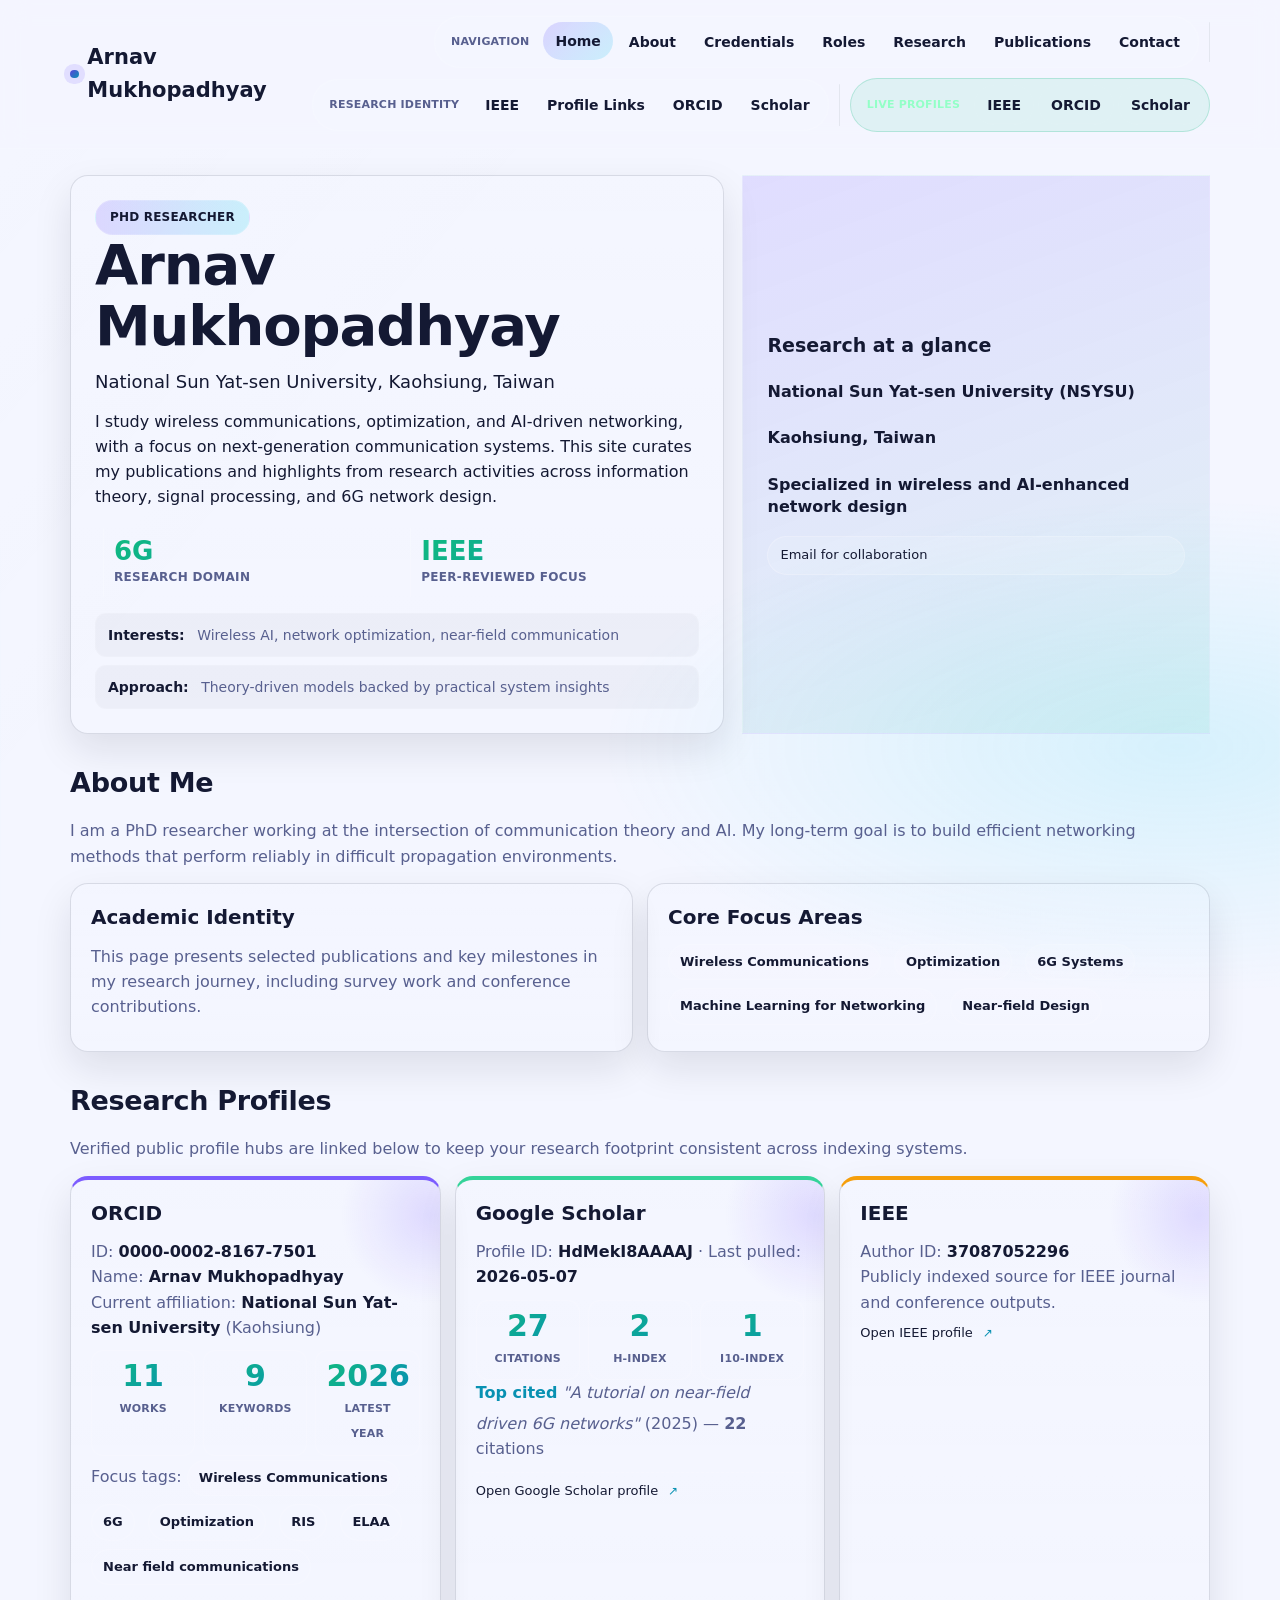
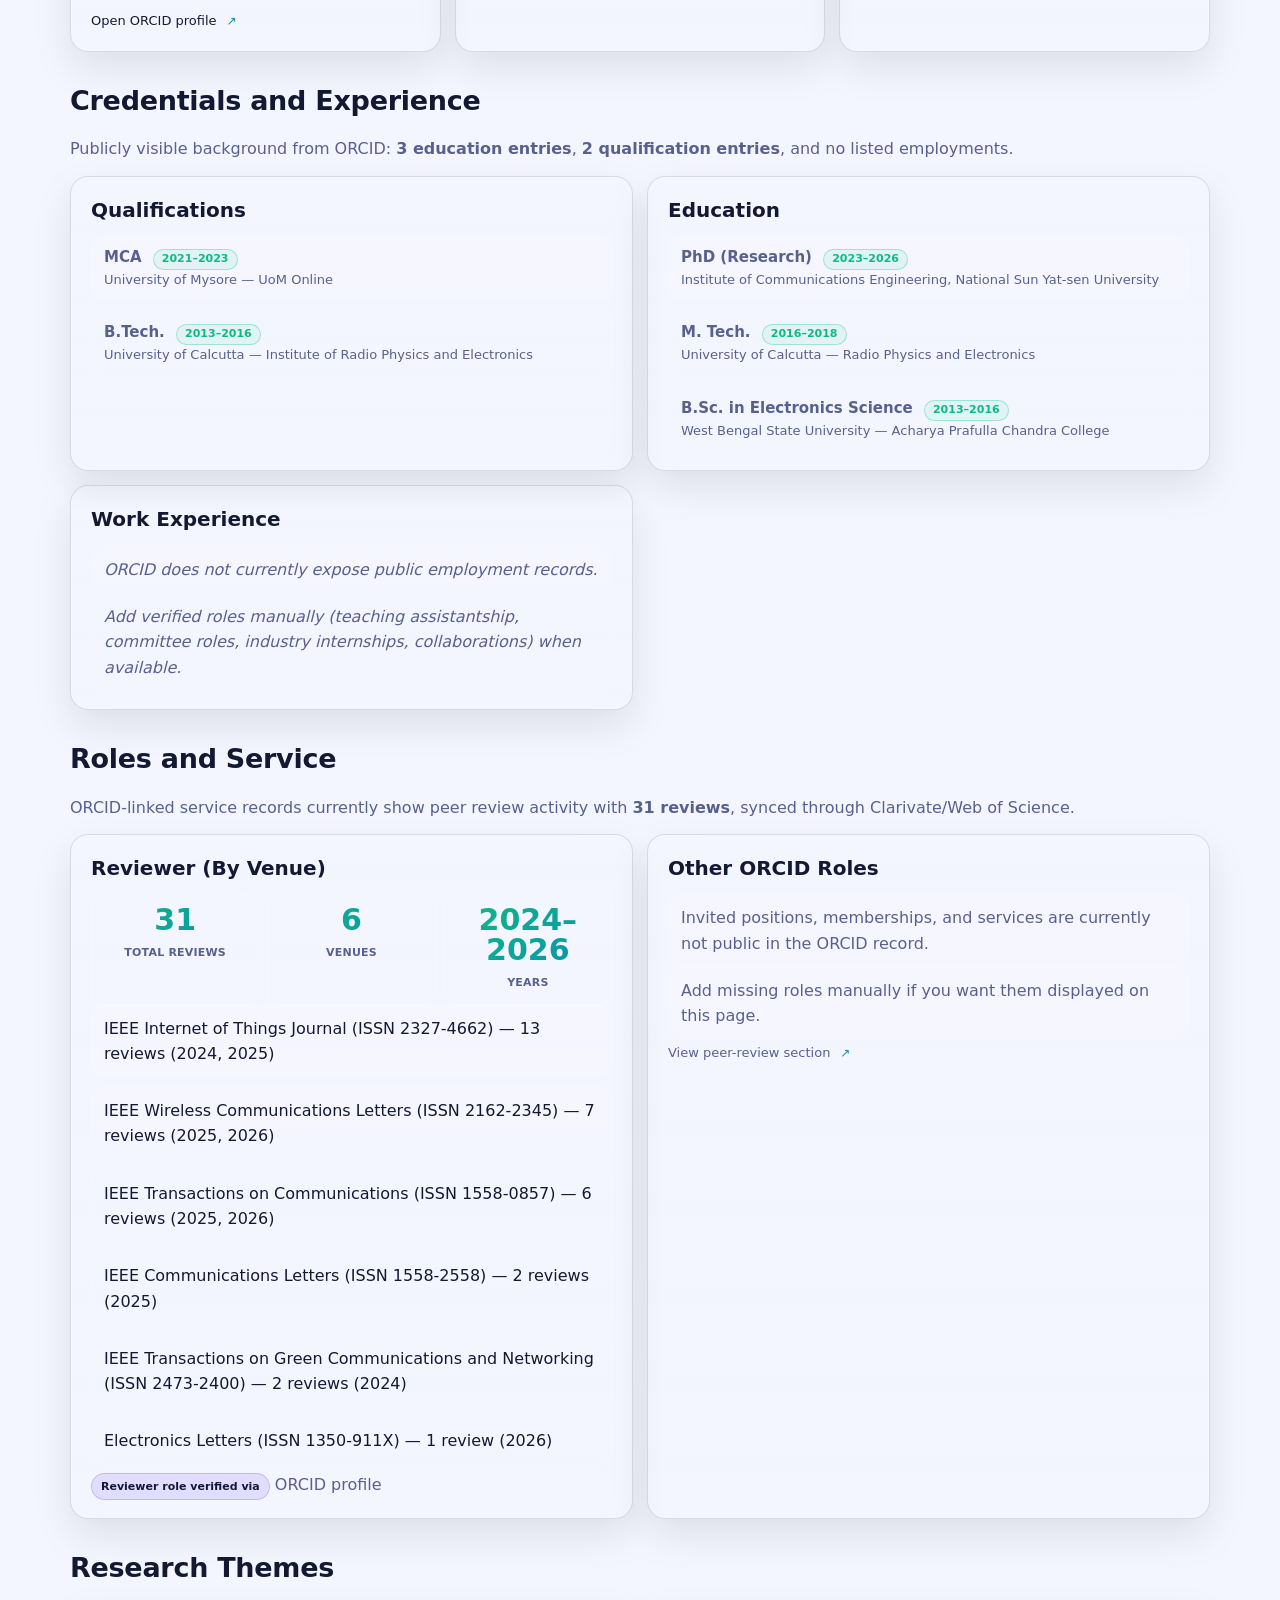
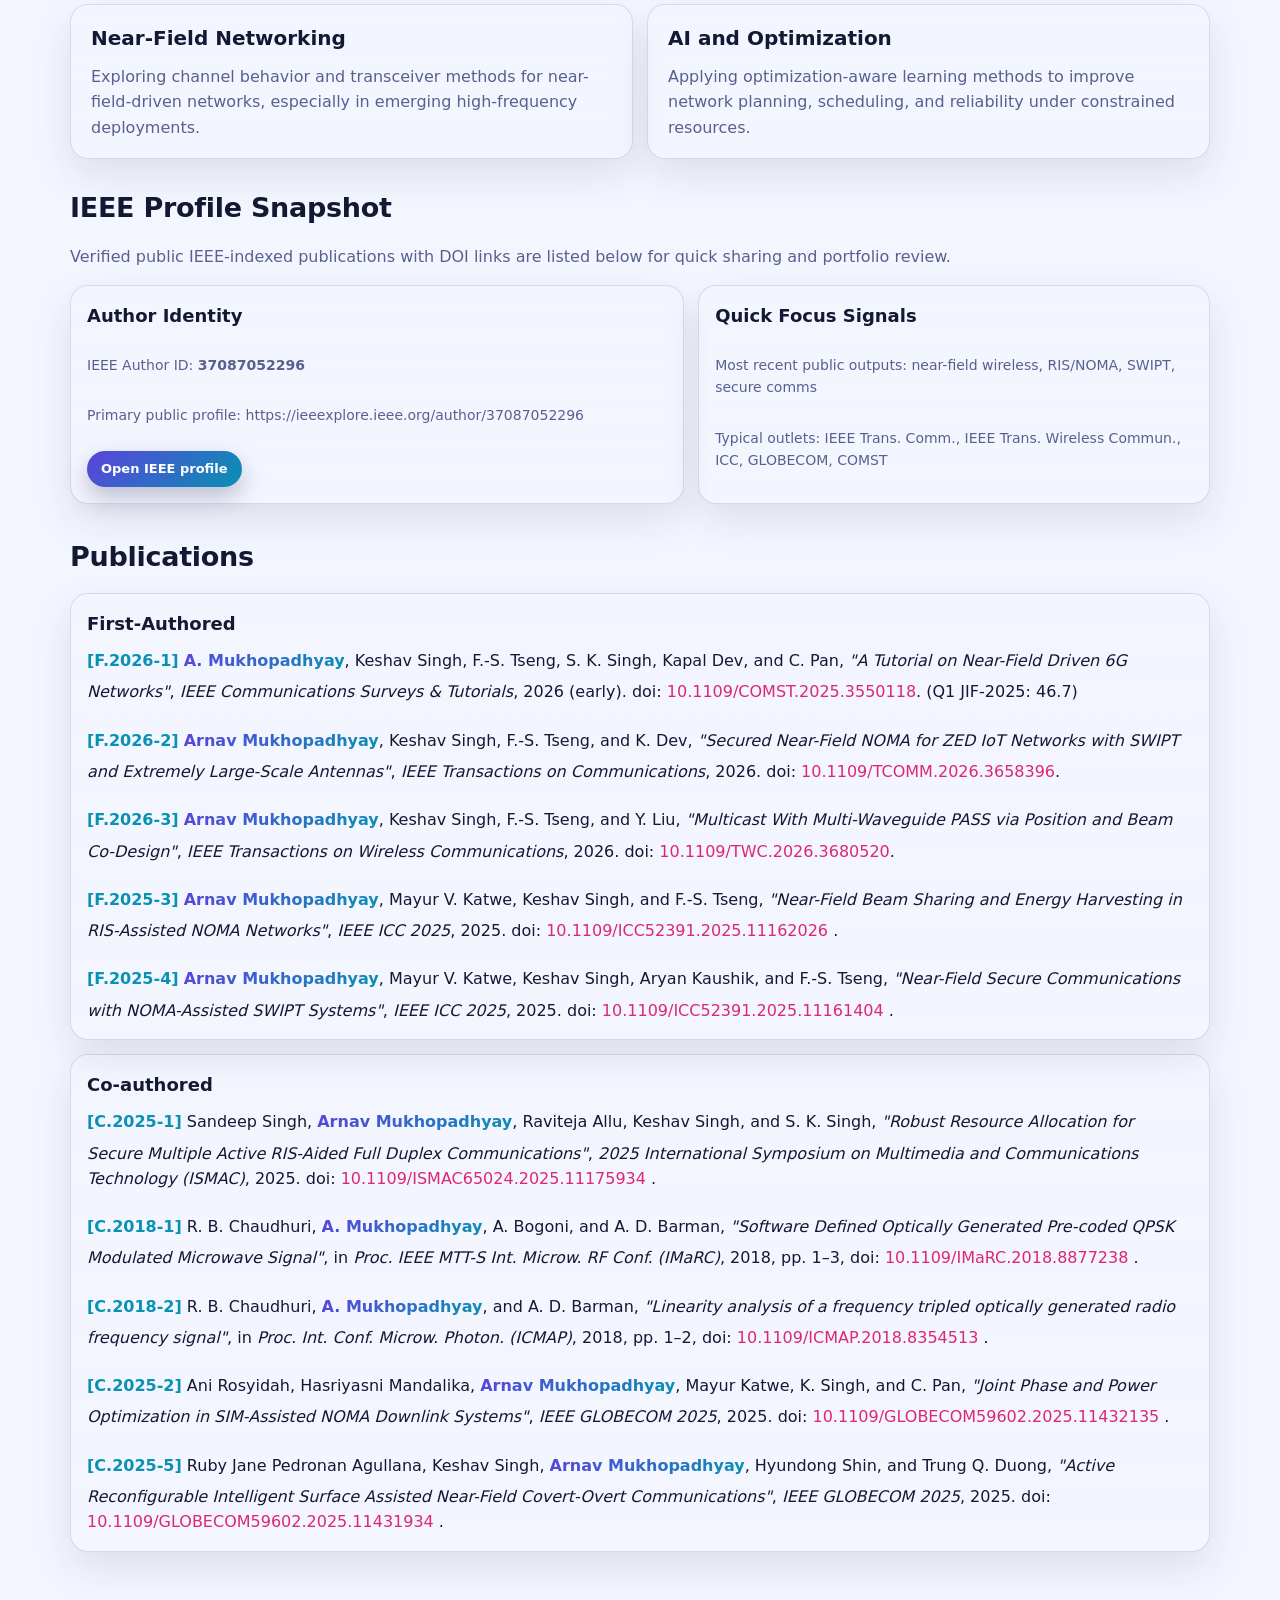
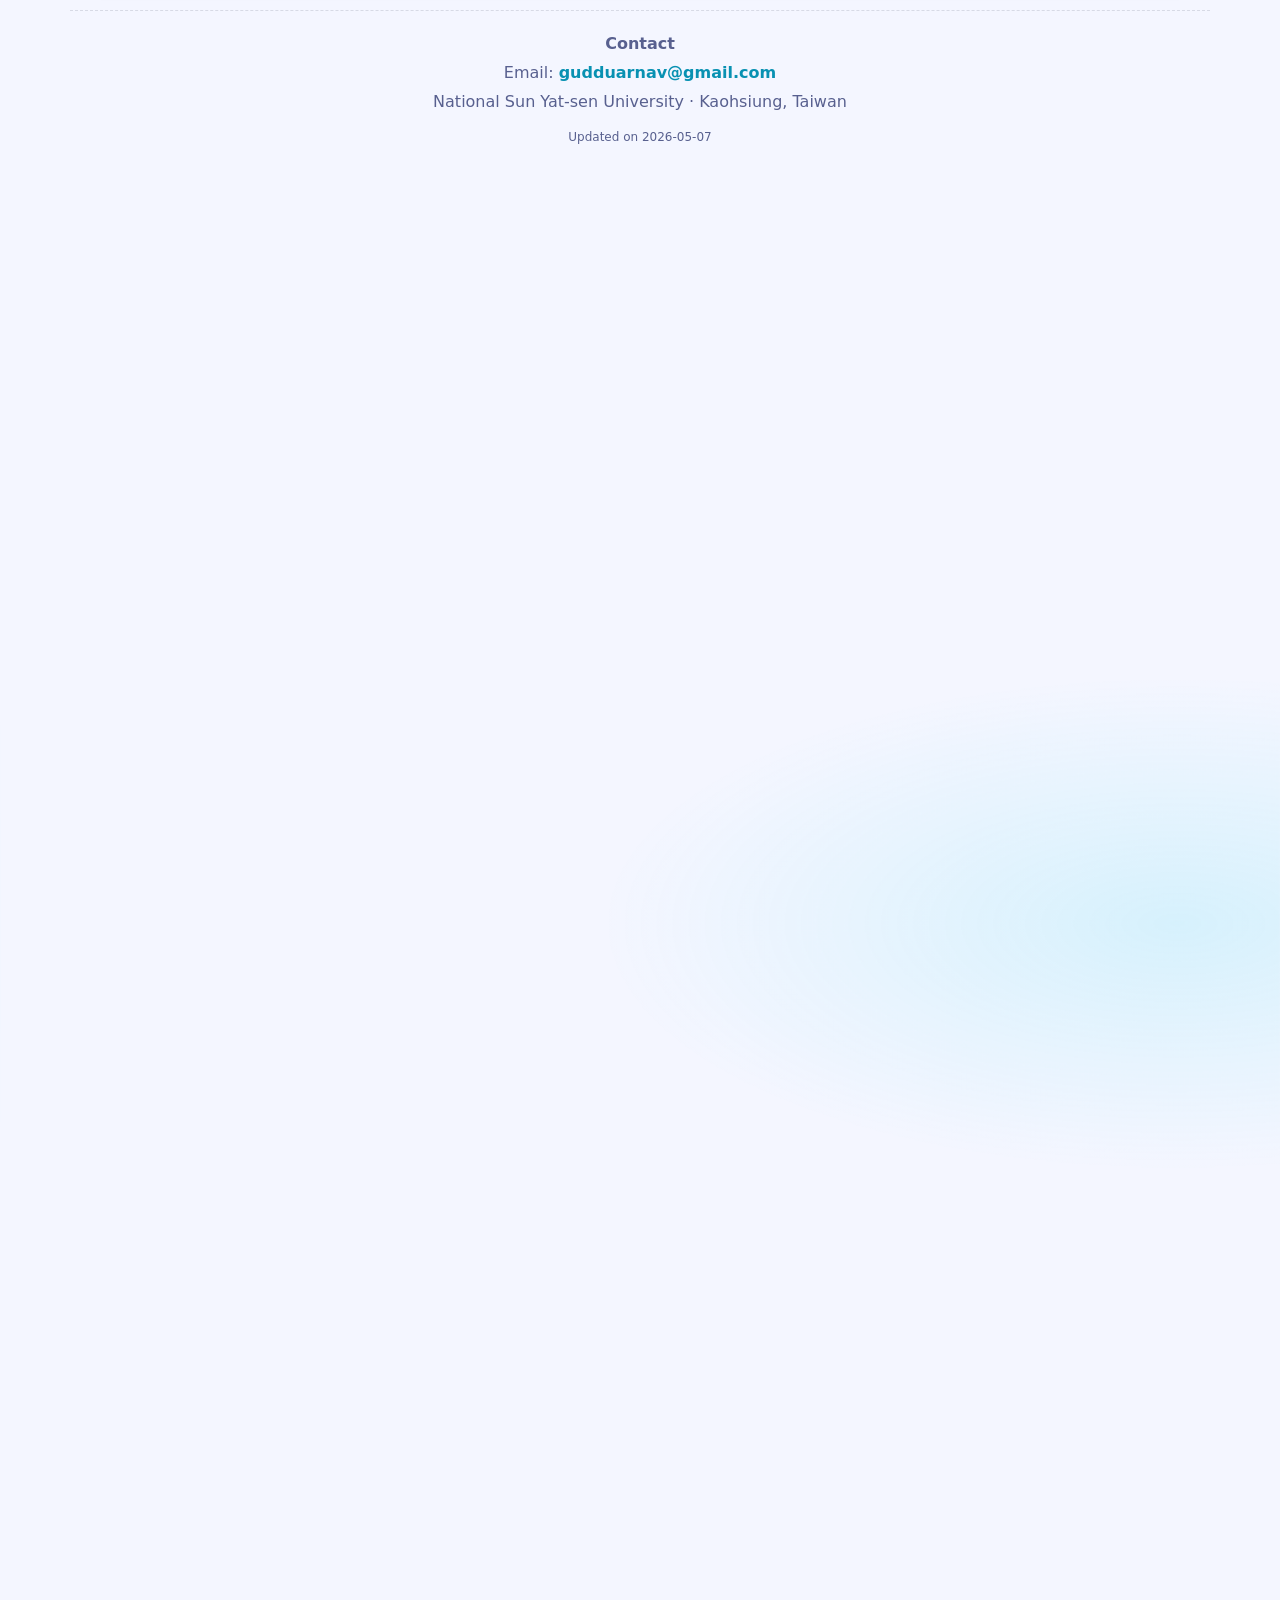
==== index.html @ 335fb177 "Update index.html" ====
<!DOCTYPE html>
<html lang="en">
<head>
  <meta charset="utf-8" />
  <meta name="viewport" content="width=device-width, initial-scale=1" />
  <title>Arnav Mukhopadhyay — PhD Researcher</title>
  <meta
    name="description"
    content="Personal webpage of Arnav Mukhopadhyay, PhD Researcher, National Sun Yat-sen University, Kaohsiung, Taiwan."
  />
  <style>
    :root {
      --bg: #060918;
      --bg-radial-1: rgba(108, 92, 231, 0.22);
      --bg-radial-2: rgba(16, 185, 129, 0.2);
      --bg-radial-3: rgba(14, 165, 233, 0.2);
      --panel: #101936;
      --panel-soft: rgba(255, 255, 255, 0.05);
      --text: #e9ecff;
      --text-dim: #a5abd9;
      --accent-1: #7c5cff;
      --accent-2: #22d3ee;
      --accent-3: #34d399;
      --accent-4: #f472b6;
      --accent-solid: #0e172f;
      --border: rgba(255, 255, 255, 0.12);
      --shadow: 0 18px 45px rgba(2, 6, 23, 0.45);
      --radius: 18px;
      --max-width: min(1140px, 93vw);
    }

    @media (prefers-color-scheme: light) {
      :root {
        --bg: #f4f6ff;
        --bg-radial-1: rgba(124, 92, 255, 0.12);
        --bg-radial-2: rgba(34, 211, 238, 0.14);
        --bg-radial-3: rgba(16, 185, 129, 0.13);
        --panel: #ffffff;
        --panel-soft: rgba(15, 23, 42, 0.03);
        --text: #141933;
        --text-dim: #58608f;
        --accent-1: #5b43dc;
        --accent-2: #0891b2;
        --accent-3: #10b981;
        --accent-4: #db2777;
        --accent-solid: #e9edff;
        --border: rgba(15, 23, 42, 0.12);
        --shadow: 0 16px 38px rgba(15, 23, 42, 0.1);
      }
    }

    * {
      box-sizing: border-box;
    }

    html {
      scroll-behavior: smooth;
    }

    html,
    body {
      margin: 0;
      padding: 0;
    }

    body {
      font-family: "Segoe UI", Roboto, Inter, system-ui, -apple-system, Arial, sans-serif;
      background:
        radial-gradient(1100px 500px at 8% -10%, var(--bg-radial-1), transparent 60%),
        radial-gradient(1050px 450px at 92% 15%, var(--bg-radial-2), transparent 55%),
        radial-gradient(900px 400px at 45% 110%, var(--bg-radial-3), transparent 50%),
        var(--bg);
      color: var(--text);
      line-height: 1.58;
      min-height: 100vh;
      position: relative;
      overflow-x: hidden;
    }

    body::before {
      content: "";
      position: fixed;
      inset: 0;
      pointer-events: none;
      background: linear-gradient(130deg, rgba(255, 255, 255, 0.02), transparent 35%);
      z-index: -2;
    }

    a {
      color: inherit;
      text-decoration: none;
    }

    .container {
      width: var(--max-width);
      margin: 0 auto;
    }

    .chip {
      display: inline-flex;
      align-items: center;
      gap: 6px;
      border-radius: 999px;
      padding: 7px 14px;
      font-size: 12px;
      letter-spacing: 0.2px;
      font-weight: 700;
      background: linear-gradient(90deg, rgba(124, 92, 255, 0.2), rgba(34, 211, 238, 0.2));
      border: 1px solid rgba(255, 255, 255, 0.16);
      text-transform: uppercase;
      color: var(--text);
    }

    .name-highlight {
      background: linear-gradient(135deg, var(--accent-1), var(--accent-2));
      -webkit-background-clip: text;
      -webkit-text-fill-color: transparent;
      font-weight: 700;
    }

    .surface {
      background: linear-gradient(180deg, rgba(255, 255, 255, 0.05), rgba(255, 255, 255, 0.02));
      border: 1px solid var(--border);
      border-radius: var(--radius);
      box-shadow: var(--shadow);
    }

    .surface-soft {
      background: linear-gradient(180deg, rgba(255, 255, 255, 0.04), rgba(255, 255, 255, 0.01));
      border: 1px solid rgba(255, 255, 255, 0.08);
      border-radius: 14px;
      padding: 16px 18px;
    }

    header {
      position: sticky;
      top: 0;
      z-index: 20;
      backdrop-filter: blur(12px);
      background: color-mix(in oklab, var(--bg) 80%, transparent);
      border-bottom: 1px solid rgba(255, 255, 255, 0.08);
    }

    .topbar {
      display: flex;
      align-items: center;
      justify-content: space-between;
      gap: 16px;
      padding: 16px 0;
    }

    .brand {
      display: inline-flex;
      align-items: center;
      gap: 0.55rem;
      font-weight: 800;
      font-size: clamp(17px, 2vw, 21px);
      color: var(--text);
    }

    .brand::before {
      content: "";
      width: 12px;
      aspect-ratio: 1;
      border-radius: 999px;
      background: linear-gradient(135deg, var(--accent-1), var(--accent-2));
      box-shadow: 0 0 0 6px rgba(124, 92, 255, 0.16);
      display: inline-block;
    }

    .menu-group-wrap {
      display: flex;
      align-items: center;
      gap: 10px;
      flex-wrap: wrap;
      justify-content: flex-end;
    }

    .menu-segment {
      padding: 6px;
      border: 1px solid rgba(255, 255, 255, 0.11);
      background: rgba(255, 255, 255, 0.04);
      border-radius: 999px;
      display: flex;
      gap: 4px;
      align-items: center;
    }

    .menu-segment-title {
      font-size: 11px;
      font-weight: 700;
      color: var(--text-dim);
      text-transform: uppercase;
      padding: 4px 10px;
      letter-spacing: 0.2px;
    }

    .menu-segment a {
      color: var(--text);
      font-weight: 600;
      font-size: 14px;
      padding: 8px 12px;
      border-radius: 999px;
      transition: transform 0.15s ease, background 0.2s ease;
    }

    .menu-segment a:hover,
    .menu-segment a.active {
      background: linear-gradient(135deg, rgba(124, 92, 255, 0.22), rgba(34, 211, 238, 0.20));
      transform: translateY(-1px);
    }

    .btn-cta {
      padding: 8px 16px;
      border-radius: 999px;
      border: 0;
      background: linear-gradient(135deg, var(--accent-1), var(--accent-2));
      color: #fff;
      font-weight: 700;
      box-shadow: 0 10px 24px rgba(35, 44, 84, 0.28);
      font-size: 14px;
      transition: transform 0.2s ease, filter 0.2s ease;
    }

    .btn-cta:hover {
      filter: brightness(1.05);
      transform: translateY(-1px);
    }

    .menu-segment.menu-external {
      background: rgba(16, 185, 129, 0.09);
      border-color: rgba(16, 185, 129, 0.22);
    }

    .menu-segment.menu-external .menu-segment-title {
      color: #93ffc7;
    }

    .menu-segment a[data-external="true"] {
      border: 1px solid transparent;
      background: rgba(255, 255, 255, 0.03);
    }

    .menu-segment a[data-external="true"]:hover,
    .menu-segment a[data-external="true"].active {
      border-color: rgba(255, 255, 255, 0.28);
      background: linear-gradient(135deg, rgba(16, 185, 129, 0.25), rgba(34, 211, 238, 0.18));
    }

    .menu-divider {
      width: 1px;
      align-self: stretch;
      background: var(--border);
      border-radius: 999px;
      opacity: 0.6;
      margin: 6px 0;
    }

    main {
      padding-top: 26px;
      padding-bottom: 54px;
      display: grid;
      gap: 18px;
    }

    .hero {
      display: grid;
      grid-template-columns: 1.4fr 1fr;
      gap: 18px;
      align-items: stretch;
    }

    .hero-copy,
    .hero-meta {
      padding: clamp(18px, 2.7vw, 24px);
      position: relative;
      overflow: hidden;
    }

    .hero::after,
    .hero-copy::after,
    .hero-meta::after {
      content: "";
      position: absolute;
      inset: auto -35% -45% auto;
      width: 160px;
      height: 160px;
      border-radius: 50%;
      background: radial-gradient(circle, rgba(124, 92, 255, 0.18), transparent 70%);
      z-index: 0;
      pointer-events: none;
    }

    .hero-copy > *,
    .hero-meta > * {
      position: relative;
      z-index: 1;
    }

    h1 {
      margin: 0 0 10px;
      line-height: 1.08;
      font-size: clamp(34px, 5.1vw, 56px);
      letter-spacing: -0.02em;
    }

    .subtitle {
      margin: 0 0 12px;
      color: var(--text-dim);
      font-size: clamp(14px, 2vw, 18px);
    }

    .hero p {
      color: var(--text);
      margin: 12px 0 0;
      max-width: 65ch;
    }

    .metrics {
      margin-top: 18px;
      display: grid;
      grid-template-columns: 1fr 1fr;
      gap: 10px;
    }

    .metric {
      display: flex;
      flex-direction: column;
      padding: 10px;
      border-left: 1px solid rgba(255, 255, 255, 0.18);
      margin-left: 8px;
    }

    .metric-value {
      font-weight: 800;
      font-size: 26px;
      background: linear-gradient(135deg, var(--accent-3), var(--accent-2));
      -webkit-background-clip: text;
      -webkit-text-fill-color: transparent;
      line-height: 1;
      margin-bottom: 4px;
    }

    .metric-label {
      color: var(--text-dim);
      font-size: 12px;
      text-transform: uppercase;
      letter-spacing: 0.3px;
      font-weight: 700;
    }

    .quick-links {
      list-style: none;
      margin: 16px 0 0;
      padding: 0;
      display: grid;
      gap: 8px;
    }

    .quick-links li {
      background: var(--panel-soft);
      padding: 10px 12px;
      border: 1px solid rgba(255, 255, 255, 0.09);
      border-radius: 11px;
      color: var(--text-dim);
      font-size: 14px;
    }

    .quick-links strong {
      color: var(--text);
      font-weight: 700;
      margin-right: 8px;
    }

    .hero-meta {
      display: grid;
      align-content: center;
      gap: 12px;
      background: linear-gradient(160deg, rgba(124, 92, 255, 0.16), rgba(16, 185, 129, 0.08));
      border: 1px solid rgba(255, 255, 255, 0.16);
    }

    .meta-title {
      margin: 0;
      font-size: 19px;
      line-height: 1.2;
    }

    .meta-item {
      color: var(--text);
      font-weight: 600;
      line-height: 1.4;
    }

    .contact-pill {
      margin-top: 6px;
      color: var(--text);
      background: rgba(255, 255, 255, 0.12);
      border: 1px solid rgba(255, 255, 255, 0.2);
      border-radius: 999px;
      display: inline-block;
      padding: 8px 12px;
      font-size: 13px;
    }

    .about,
    .research,
    .publications {
      padding-top: 10px;
    }

    .section-title {
      margin: 0 0 14px;
      font-size: 27px;
      letter-spacing: -0.01em;
    }

    .section-subtitle {
      color: var(--text-dim);
      margin: 0 0 14px;
    }

    .grid {
      display: grid;
      gap: 14px;
    }

    .grid.two-col {
      grid-template-columns: 1fr 1fr;
    }

    .card {
      padding: 18px 20px;
    }

    .card h3 {
      margin: 0 0 10px;
      font-size: 20px;
    }

    .card p {
      margin: 0;
      color: var(--text-dim);
    }

    .skill {
      display: inline-flex;
      align-items: center;
      gap: 8px;
      background: rgba(255, 255, 255, 0.06);
      border: 1px solid rgba(255, 255, 255, 0.12);
      border-radius: 999px;
      padding: 7px 11px;
      margin: 0 8px 8px 0;
      font-size: 13px;
      color: var(--text);
      font-weight: 600;
    }

    .pub-layout {
      display: grid;
      gap: 14px;
      grid-template-columns: 1fr;
    }

    .pub-category {
      padding: 16px;
    }

    .pub-category h3 {
      margin: 0 0 10px;
      font-size: 18px;
    }

    .pub-item {
      margin: 0 0 12px;
      padding-bottom: 10px;
      border-bottom: 1px dashed rgba(255, 255, 255, 0.14);
    }

    .pub-item:last-child {
      border-bottom: 0;
      margin-bottom: 0;
      padding-bottom: 0;
    }

    .pub-meta {
      color: var(--accent-2);
      font-weight: 700;
      margin: 0 0 6px;
      display: inline-block;
    }

    .pub-item a {
      color: var(--accent-4);
      text-underline-offset: 2px;
    }

    .profile-strip {
      margin: 16px 0 4px;
      display: grid;
      grid-template-columns: 1.2fr 1fr;
      gap: 14px;
    }

    .profile-panels {
      display: grid;
      grid-template-columns: repeat(3, minmax(0, 1fr));
      gap: 14px;
      margin-top: 12px;
    }

    .profile-panels .surface.card {
      position: relative;
      overflow: hidden;
    }

    .profile-panels .surface.card::before {
      content: "";
      position: absolute;
      width: 180px;
      height: 180px;
      border-radius: 50%;
      right: -80px;
      top: -55px;
      background: radial-gradient(circle, rgba(124, 92, 255, 0.18), transparent 70%);
      pointer-events: none;
      z-index: 0;
    }

    .profile-panels .surface.card > * {
      position: relative;
      z-index: 1;
    }

    .profile-panels .surface.card:nth-child(1) {
      border-top: 4px solid #7c5cff;
    }

    .profile-panels .surface.card:nth-child(2) {
      border-top: 4px solid #34d399;
    }

    .profile-panels .surface.card:nth-child(3) {
      border-top: 4px solid #f59e0b;
    }

    .profile-meta {
      color: var(--text-dim);
      margin: 4px 0 10px;
    }

    .profile-meta strong {
      color: var(--text);
      font-weight: 700;
    }

    .profile-link-row {
      display: inline-flex;
      align-items: center;
      gap: 8px;
      font-size: 13px;
      margin: 8px 0 0;
    }

    .profile-link-row a::after {
      content: "↗";
      color: var(--accent-2);
      font-size: 12px;
      margin-left: 6px;
    }

    .profile-metrics {
      margin-top: 10px;
      display: grid;
      grid-template-columns: repeat(3, minmax(0, 1fr));
      gap: 8px;
    }

    .metric-card {
      border: 1px solid rgba(255, 255, 255, 0.12);
      border-radius: 12px;
      background: rgba(255, 255, 255, 0.04);
      padding: 10px;
      text-align: center;
    }

    .metric-card .value {
      display: block;
      font-weight: 800;
      font-size: 30px;
      line-height: 1;
      background: linear-gradient(135deg, var(--accent-3), var(--accent-2));
      -webkit-background-clip: text;
      -webkit-text-fill-color: transparent;
      margin-bottom: 3px;
    }

    .metric-card .metric-sub {
      color: var(--text-dim);
      font-size: 11px;
      text-transform: uppercase;
      letter-spacing: 0.2px;
      font-weight: 700;
    }

    .timeline,
    .role-list {
      list-style: none;
      margin: 0;
      padding: 0;
      display: grid;
      gap: 10px;
    }

    .timeline-item {
      background: rgba(255, 255, 255, 0.05);
      border: 1px solid rgba(255, 255, 255, 0.09);
      border-radius: 12px;
      padding: 10px 12px;
    }

    .timeline-item-title {
      margin: 0;
      color: var(--text);
      font-weight: 700;
      font-size: 15px;
      line-height: 1.35;
    }

    .timeline-item-meta {
      margin: 6px 0 0;
      color: var(--text-dim);
      font-size: 13px;
    }

    .timeline-item .timeline-meta-label {
      display: inline-block;
      margin-left: 6px;
      font-size: 11px;
      color: var(--accent-3);
      font-weight: 700;
      border: 1px solid rgba(52, 211, 153, 0.4);
      border-radius: 999px;
      padding: 2px 8px;
      background: rgba(52, 211, 153, 0.1);
    }

    .timeline-item-empty {
      border-style: dashed;
      color: var(--text-dim);
      font-style: italic;
    }

    .timeline-note {
      margin: 0 0 10px;
    }

    .role-pill {
      margin-top: 8px;
      padding: 4px 9px;
      border-radius: 999px;
      background: rgba(124, 92, 255, 0.16);
      border: 1px solid rgba(124, 92, 255, 0.28);
      color: var(--text);
      font-size: 11px;
      font-weight: 700;
      display: inline-flex;
      align-items: center;
      gap: 6px;
    }

    .profile-strip a,
    .ieee-meta {
      display: inline-block;
    }

    section,
    footer[id] {
      scroll-margin-top: 100px;
    }

    .ieee-meta {
      font-size: 14px;
      color: var(--text-dim);
    }

    .profile-link-pill {
      margin-top: 10px;
      width: fit-content;
      text-align: center;
      padding: 8px 14px;
      border-radius: 999px;
      background: linear-gradient(135deg, var(--accent-1), var(--accent-2));
      color: #fff;
      font-size: 13px;
      font-weight: 700;
      box-shadow: 0 10px 24px rgba(35, 44, 84, 0.28);
    }

    footer {
      padding-bottom: 30px;
    }

    .footer-band {
      border-top: 1px dashed var(--border);
      margin-top: 4px;
      padding-top: 20px;
      text-align: center;
      color: var(--text-dim);
      display: grid;
      gap: 4px;
    }

    .footer-band a {
      color: var(--accent-2);
      font-weight: 600;
    }

    .updated {
      margin-top: 10px;
      font-size: 12px;
    }

    @media (max-width: 980px) {
      .hero {
        grid-template-columns: 1fr;
      }

      .grid.two-col {
        grid-template-columns: 1fr;
      }

      .topbar {
        flex-wrap: wrap;
        align-items: flex-start;
      }

    .menu-group-wrap {
        width: 100%;
        justify-content: flex-start;
      }

      .menu-divider {
        display: none;
      }

      .profile-panels,
      .profile-metrics {
        grid-template-columns: 1fr;
      }
    }

    @media (max-width: 560px) {
      .menu-group-wrap {
        width: 100%;
      }

      .menu-segment {
        width: 100%;
        overflow-x: auto;
        scrollbar-width: thin;
        padding: 5px 6px;
      }

      .menu-segment-title {
        display: none;
      }

      .metrics {
        grid-template-columns: 1fr 1fr;
      }

      .hero-meta {
        padding: 14px;
      }

      .section-title {
        font-size: 24px;
      }

      .profile-strip {
        grid-template-columns: 1fr;
      }
    }

    @media (prefers-reduced-motion: no-preference) {
      .menu-segment a,
      .btn-cta,
      .pub-item a {
        transition: transform 0.2s ease, opacity 0.2s ease;
      }

      .menu-segment a:hover,
      .btn-cta:hover,
      .pub-item a:hover {
        opacity: 0.9;
        transform: translateY(-1px);
      }
    }
  </style>
</head>
<body>
    <header>
    <div class="container topbar">
      <a class="brand" href="#home">Arnav Mukhopadhyay</a>
      <div class="menu-group-wrap">
        <nav class="menu-segment" aria-label="Primary">
          <span class="menu-segment-title">Navigation</span>
          <a href="#home" class="active">Home</a>
          <a href="#about">About</a>
          <a href="#credentials">Credentials</a>
          <a href="#service-roles">Roles</a>
          <a href="#research">Research</a>
          <a href="#publications">Publications</a>
          <a href="#contact">Contact</a>
        </nav>
        <div class="menu-divider" aria-hidden="true"></div>
        <nav class="menu-segment" aria-label="Research visibility">
          <span class="menu-segment-title">Research Identity</span>
          <a href="#ieee-profile">IEEE</a>
          <a href="#profiles">Profile Links</a>
          <a href="#orcid-profile">ORCID</a>
          <a href="#scholar-profile">Scholar</a>
        </nav>
        <div class="menu-divider" aria-hidden="true"></div>
        <nav class="menu-segment menu-external" aria-label="External profiles">
          <span class="menu-segment-title">Live Profiles</span>
          <a href="https://ieeexplore.ieee.org/author/37087052296" target="_blank" rel="noopener noreferrer" data-external="true">IEEE</a>
          <a href="https://orcid.org/0000-0002-8167-7501" target="_blank" rel="noopener noreferrer" data-external="true">ORCID</a>
          <a href="https://scholar.google.com/citations?user=HdMekI8AAAAJ&amp;hl=en" target="_blank" rel="noopener noreferrer" data-external="true">Scholar</a>
        </nav>
      </div>
    </div>
  </header>

  <main class="container">
    <section class="hero" id="home" aria-labelledby="hero-title">
      <article class="surface hero-copy">
        <span class="chip">PhD Researcher</span>
        <h1 id="hero-title">Arnav Mukhopadhyay</h1>
        <p class="subtitle">
          National Sun Yat-sen University, Kaohsiung, Taiwan
        </p>
        <p>
          I study wireless communications, optimization, and AI-driven networking, with a focus on
          next-generation communication systems. This site curates my publications and highlights from
          research activities across information theory, signal processing, and 6G network design.
        </p>

        <div class="metrics" aria-label="Research highlights">
          <div class="metric">
            <span class="metric-value">6G</span>
            <span class="metric-label">Research Domain</span>
          </div>
          <div class="metric">
            <span class="metric-value">IEEE</span>
            <span class="metric-label">Peer-reviewed Focus</span>
          </div>
        </div>

        <ul class="quick-links">
          <li><strong>Interests:</strong> Wireless AI, network optimization, near-field communication</li>
          <li><strong>Approach:</strong> Theory-driven models backed by practical system insights</li>
        </ul>
      </article>

      <aside class="hero-meta" aria-label="Quick profile">
        <h2 class="meta-title">Research at a glance</h2>
        <p class="meta-item">National Sun Yat-sen University (NSYSU)</p>
        <p class="meta-item">Kaohsiung, Taiwan</p>
        <p class="meta-item">Specialized in wireless and AI-enhanced network design</p>
        <a href="#contact" class="contact-pill">Email for collaboration</a>
      </aside>
    </section>

    <section class="about" id="about" aria-labelledby="about-title">
      <h2 class="section-title" id="about-title">About Me</h2>
      <p class="section-subtitle">
        I am a PhD researcher working at the intersection of communication theory and AI. My long-term goal is
        to build efficient networking methods that perform reliably in difficult propagation environments.
      </p>
      <div class="grid two-col">
        <article class="surface card">
          <h3>Academic Identity</h3>
          <p>
            This page presents selected publications and key milestones in my research journey, including
            survey work and conference contributions.
          </p>
        </article>
        <article class="surface card">
          <h3>Core Focus Areas</h3>
          <div>
            <span class="skill">Wireless Communications</span>
            <span class="skill">Optimization</span>
            <span class="skill">6G Systems</span>
            <span class="skill">Machine Learning for Networking</span>
            <span class="skill">Near-field Design</span>
          </div>
        </article>
      </div>
    </section>

    <section class="about" id="profiles" aria-labelledby="profiles-title">
      <h2 class="section-title" id="profiles-title">Research Profiles</h2>
      <p class="section-subtitle">
        Verified public profile hubs are linked below to keep your research footprint consistent across indexing systems.
      </p>
      <div class="profile-panels">
        <article class="surface card" id="orcid-profile">
          <h3>ORCID</h3>
          <p class="profile-meta">
            ID: <strong>0000-0002-8167-7501</strong><br />
            Name: <strong>Arnav Mukhopadhyay</strong>
          </p>
          <p class="profile-meta">
            Current affiliation: <strong>National Sun Yat-sen University</strong> (Kaohsiung)
          </p>
          <div class="profile-metrics">
            <div class="metric-card">
              <span class="value">11</span>
              <span class="metric-sub">Works</span>
            </div>
            <div class="metric-card">
              <span class="value">9</span>
              <span class="metric-sub">Keywords</span>
            </div>
            <div class="metric-card">
              <span class="value">2026</span>
              <span class="metric-sub">Latest Year</span>
            </div>
          </div>
          <div class="profile-meta">
            Focus tags:
            <span class="skill">Wireless Communications</span>
            <span class="skill">6G</span>
            <span class="skill">Optimization</span>
            <span class="skill">RIS</span>
            <span class="skill">ELAA</span>
            <span class="skill">Near field communications</span>
          </div>
          <div class="profile-link-row">
            <a href="https://orcid.org/0000-0002-8167-7501" target="_blank" rel="noopener noreferrer">
              Open ORCID profile
            </a>
          </div>
        </article>

        <article class="surface card" id="scholar-profile">
          <h3>Google Scholar</h3>
          <p class="profile-meta">
            Profile ID: <strong>HdMekI8AAAAJ</strong> · Last pulled: <strong>2026-05-07</strong>
          </p>
          <div class="profile-metrics">
            <div class="metric-card">
              <span class="value">27</span>
              <span class="metric-sub">Citations</span>
            </div>
            <div class="metric-card">
              <span class="value">2</span>
              <span class="metric-sub">h-index</span>
            </div>
            <div class="metric-card">
              <span class="value">1</span>
              <span class="metric-sub">i10-index</span>
            </div>
          </div>
          <p class="pub-item">
            <span class="pub-meta">Top cited</span>
            <em>"A tutorial on near-field driven 6G networks"</em> (2025)
            — <strong>22</strong> citations
          </p>
          <div class="profile-link-row">
            <a href="https://scholar.google.com/citations?user=HdMekI8AAAAJ&amp;hl=en" target="_blank" rel="noopener noreferrer">
              Open Google Scholar profile
            </a>
          </div>
        </article>

        <article class="surface card">
          <h3>IEEE</h3>
          <p class="profile-meta">
            Author ID: <strong>37087052296</strong>
          </p>
          <p class="profile-meta">
            Publicly indexed source for IEEE journal and conference outputs.
          </p>
          <div class="profile-link-row">
            <a href="https://ieeexplore.ieee.org/author/37087052296" target="_blank" rel="noopener noreferrer">
              Open IEEE profile
            </a>
          </div>
        </article>
      </div>
    </section>

    <section class="about" id="credentials" aria-labelledby="credentials-title">
      <h2 class="section-title" id="credentials-title">Credentials and Experience</h2>
      <p class="section-subtitle">
        Publicly visible background from ORCID: <strong>3 education entries</strong>,
        <strong>2 qualification entries</strong>, and no listed employments.
      </p>
      <div class="grid two-col">
        <article class="surface card">
          <h3>Qualifications</h3>
          <ul class="timeline" aria-label="Academic qualifications">
            <li class="timeline-item">
              <p class="timeline-item-title">
                MCA
                <span class="timeline-meta-label">2021–2023</span>
              </p>
              <p class="timeline-item-meta">
                University of Mysore — UoM Online
              </p>
            </li>
            <li class="timeline-item">
              <p class="timeline-item-title">
                B.Tech.
                <span class="timeline-meta-label">2013–2016</span>
              </p>
              <p class="timeline-item-meta">
                University of Calcutta — Institute of Radio Physics and Electronics
              </p>
            </li>
          </ul>
        </article>

        <article class="surface card">
          <h3>Education</h3>
          <ul class="timeline" aria-label="Education summary">
            <li class="timeline-item">
              <p class="timeline-item-title">
                PhD (Research)
                <span class="timeline-meta-label">2023–2026</span>
              </p>
              <p class="timeline-item-meta">
                Institute of Communications Engineering, National Sun Yat-sen University
              </p>
            </li>
            <li class="timeline-item">
              <p class="timeline-item-title">
                M. Tech.
                <span class="timeline-meta-label">2016–2018</span>
              </p>
              <p class="timeline-item-meta">
                University of Calcutta — Radio Physics and Electronics
              </p>
            </li>
            <li class="timeline-item">
              <p class="timeline-item-title">
                B.Sc. in Electronics Science
                <span class="timeline-meta-label">2013–2016</span>
              </p>
              <p class="timeline-item-meta">
                West Bengal State University — Acharya Prafulla Chandra College
              </p>
            </li>
          </ul>
        </article>

        <article class="surface card">
          <h3>Work Experience</h3>
          <p class="timeline-item timeline-item-empty timeline-note">
            ORCID does not currently expose public employment records.
          </p>
          <ul class="timeline" aria-label="Work experience summary">
            <li class="timeline-item timeline-item-empty">
              Add verified roles manually (teaching assistantship, committee roles, industry internships, collaborations) when available.
            </li>
          </ul>
        </article>
      </div>
    </section>

    <section class="about" id="service-roles" aria-labelledby="roles-title">
      <h2 class="section-title" id="roles-title">Roles and Service</h2>
      <p class="section-subtitle">
        ORCID-linked service records currently show peer review activity with <strong>31 reviews</strong>,
        synced through Clarivate/Web of Science.
      </p>
      <div class="grid two-col">
        <article class="surface card">
          <h3>Reviewer (By Venue)</h3>
          <div class="profile-metrics">
            <div class="metric-card">
              <span class="value">31</span>
              <span class="metric-sub">Total Reviews</span>
            </div>
            <div class="metric-card">
              <span class="value">6</span>
              <span class="metric-sub">Venues</span>
            </div>
            <div class="metric-card">
              <span class="value">2024–2026</span>
              <span class="metric-sub">Years</span>
            </div>
          </div>
          <ul class="role-list">
            <li class="timeline-item">
              IEEE Internet of Things Journal (ISSN 2327-4662) — 13 reviews (2024, 2025)
            </li>
            <li class="timeline-item">
              IEEE Wireless Communications Letters (ISSN 2162-2345) — 7 reviews (2025, 2026)
            </li>
            <li class="timeline-item">
              IEEE Transactions on Communications (ISSN 1558-0857) — 6 reviews (2025, 2026)
            </li>
            <li class="timeline-item">
              IEEE Communications Letters (ISSN 1558-2558) — 2 reviews (2025)
            </li>
            <li class="timeline-item">
              IEEE Transactions on Green Communications and Networking (ISSN 2473-2400) — 2 reviews (2024)
            </li>
            <li class="timeline-item">
              Electronics Letters (ISSN 1350-911X) — 1 review (2026)
            </li>
          </ul>
          <p class="profile-meta">
            <span class="role-pill">Reviewer role verified via</span>
            <a href="https://orcid.org/0000-0002-8167-7501" target="_blank" rel="noopener noreferrer">
              ORCID profile
            </a>
          </p>
        </article>

        <article class="surface card">
          <h3>Other ORCID Roles</h3>
          <p class="timeline-item">
            Invited positions, memberships, and services are currently not public in the ORCID record.
          </p>
          <p class="timeline-item">Add missing roles manually if you want them displayed on this page.</p>
          <p class="profile-link-row">
            <a href="https://orcid.org/0000-0002-8167-7501/peer-reviews" target="_blank" rel="noopener noreferrer">
              View peer-review section
            </a>
          </p>
        </article>
      </div>
    </section>

    <section class="research" id="research" aria-labelledby="research-title">
      <h2 class="section-title" id="research-title">Research Themes</h2>
      <div class="grid two-col">
        <article class="surface card">
          <h3>Near-Field Networking</h3>
          <p>
            Exploring channel behavior and transceiver methods for near-field-driven networks, especially in
            emerging high-frequency deployments.
          </p>
        </article>
        <article class="surface card">
          <h3>AI and Optimization</h3>
          <p>
            Applying optimization-aware learning methods to improve network planning, scheduling, and reliability
            under constrained resources.
          </p>
        </article>
      </div>
    </section>

    <section class="publications" id="ieee-profile" aria-labelledby="ieee-title">
      <h2 class="section-title" id="ieee-title">IEEE Profile Snapshot</h2>
      <p class="section-subtitle">
        Verified public IEEE-indexed publications with DOI links are listed below for quick sharing and
        portfolio review.
      </p>
      <div class="profile-strip">
        <article class="surface pub-category">
          <h3>Author Identity</h3>
          <p class="ieee-meta">IEEE Author ID: <strong>37087052296</strong></p>
          <p class="ieee-meta">
            Primary public profile:
            <a href="https://ieeexplore.ieee.org/author/37087052296" target="_blank" rel="noopener noreferrer">
              https://ieeexplore.ieee.org/author/37087052296
            </a>
          </p>
          <a class="profile-link-pill" href="https://ieeexplore.ieee.org/author/37087052296" target="_blank" rel="noopener noreferrer">
            Open IEEE profile
          </a>
        </article>
        <article class="surface pub-category">
          <h3>Quick Focus Signals</h3>
          <p class="ieee-meta">Most recent public outputs: near-field wireless, RIS/NOMA, SWIPT, secure comms</p>
          <p class="ieee-meta">Typical outlets: IEEE Trans. Comm., IEEE Trans. Wireless Commun., ICC, GLOBECOM, COMST</p>
        </article>
      </div>
    </section>

    <section class="publications" id="publications" aria-labelledby="pub-title">
      <h2 class="section-title" id="pub-title">Publications</h2>
      <div class="pub-layout">
        <article class="surface pub-category">
          <h3>First-Authored</h3>
          <p class="pub-item">
            <span class="pub-meta">[F.2026-1]</span>
            <span class="name-highlight">A. Mukhopadhyay</span>, Keshav Singh, F.-S. Tseng, S. K. Singh, Kapal Dev, and C. Pan,
            <em>"A Tutorial on Near-Field Driven 6G Networks"</em>, <em>IEEE Communications Surveys &amp; Tutorials</em>, 2026 (early).
            doi:
            <a href="https://doi.org/10.1109/COMST.2025.3550118" target="_blank" rel="noopener noreferrer">10.1109/COMST.2025.3550118</a>.
            (Q1 JIF-2025: 46.7)
          </p>
          <p class="pub-item">
            <span class="pub-meta">[F.2026-2]</span>
            <span class="name-highlight">Arnav Mukhopadhyay</span>, Keshav Singh, F.-S. Tseng, and K. Dev,
            <em>"Secured Near-Field NOMA for ZED IoT Networks with SWIPT and Extremely Large-Scale Antennas"</em>,
            <em>IEEE Transactions on Communications</em>, 2026.
            doi:
            <a href="https://doi.org/10.1109/TCOMM.2026.3658396" target="_blank" rel="noopener noreferrer">10.1109/TCOMM.2026.3658396</a>.
          </p>
          <p class="pub-item">
            <span class="pub-meta">[F.2026-3]</span>
            <span class="name-highlight">Arnav Mukhopadhyay</span>, Keshav Singh, F.-S. Tseng, and Y. Liu,
            <em>"Multicast With Multi-Waveguide PASS via Position and Beam Co-Design"</em>,
            <em>IEEE Transactions on Wireless Communications</em>, 2026.
            doi:
            <a href="https://doi.org/10.1109/TWC.2026.3680520" target="_blank" rel="noopener noreferrer">10.1109/TWC.2026.3680520</a>.
          </p>
          <p class="pub-item">
            <span class="pub-meta">[F.2025-3]</span>
            <span class="name-highlight">Arnav Mukhopadhyay</span>, Mayur V. Katwe, Keshav Singh, and F.-S. Tseng,
            <em>"Near-Field Beam Sharing and Energy Harvesting in RIS-Assisted NOMA Networks"</em>,
            <em>IEEE ICC 2025</em>, 2025.
            doi:
            <a href="https://doi.org/10.1109/ICC52391.2025.11162026" target="_blank" rel="noopener noreferrer">
              10.1109/ICC52391.2025.11162026
            </a>.
          </p>
          <p class="pub-item">
            <span class="pub-meta">[F.2025-4]</span>
            <span class="name-highlight">Arnav Mukhopadhyay</span>, Mayur V. Katwe, Keshav Singh, Aryan Kaushik, and F.-S. Tseng,
            <em>"Near-Field Secure Communications with NOMA-Assisted SWIPT Systems"</em>,
            <em>IEEE ICC 2025</em>, 2025.
            doi:
            <a href="https://doi.org/10.1109/ICC52391.2025.11161404" target="_blank" rel="noopener noreferrer">
              10.1109/ICC52391.2025.11161404
            </a>.
          </p>
        </article>

        <article class="surface pub-category">
          <h3>Co-authored</h3>
          <p class="pub-item">
            <span class="pub-meta">[C.2025-1]</span>
            Sandeep Singh, <span class="name-highlight">Arnav Mukhopadhyay</span>, Raviteja Allu, Keshav Singh, and S. K. Singh,
            <em>"Robust Resource Allocation for Secure Multiple Active RIS-Aided Full Duplex Communications"</em>,
            <em>2025 International Symposium on Multimedia and Communications Technology (ISMAC)</em>, 2025.
            doi:
            <a href="https://doi.org/10.1109/ISMAC65024.2025.11175934" target="_blank" rel="noopener noreferrer">
              10.1109/ISMAC65024.2025.11175934
            </a>.
          </p>
          <p class="pub-item">
            <span class="pub-meta">[C.2018-1]</span>
            R. B. Chaudhuri, <span class="name-highlight">A. Mukhopadhyay</span>, A. Bogoni, and A. D. Barman,
            <em>"Software Defined Optically Generated Pre-coded QPSK Modulated Microwave Signal"</em>,
            in <em>Proc. IEEE MTT-S Int. Microw. RF Conf. (IMaRC)</em>, 2018, pp. 1–3,
            doi:
            <a href="https://doi.org/10.1109/IMaRC.2018.8877238" target="_blank" rel="noopener noreferrer">
              10.1109/IMaRC.2018.8877238
            </a>.
          </p>
          <p class="pub-item">
            <span class="pub-meta">[C.2018-2]</span>
            R. B. Chaudhuri, <span class="name-highlight">A. Mukhopadhyay</span>, and A. D. Barman,
            <em>"Linearity analysis of a frequency tripled optically generated radio frequency signal"</em>,
            in <em>Proc. Int. Conf. Microw. Photon. (ICMAP)</em>, 2018, pp. 1–2,
            doi:
            <a href="https://doi.org/10.1109/ICMAP.2018.8354513" target="_blank" rel="noopener noreferrer">
              10.1109/ICMAP.2018.8354513
            </a>.
          </p>
          <p class="pub-item">
            <span class="pub-meta">[C.2025-2]</span>
            Ani Rosyidah, Hasriyasni Mandalika, <span class="name-highlight">Arnav Mukhopadhyay</span>, Mayur Katwe, K. Singh, and C. Pan,
            <em>"Joint Phase and Power Optimization in SIM-Assisted NOMA Downlink Systems"</em>,
            <em>IEEE GLOBECOM 2025</em>, 2025.
            doi:
            <a href="https://doi.org/10.1109/GLOBECOM59602.2025.11432135" target="_blank" rel="noopener noreferrer">
              10.1109/GLOBECOM59602.2025.11432135
            </a>.
          </p>
          <p class="pub-item">
            <span class="pub-meta">[C.2025-5]</span>
            Ruby Jane Pedronan Agullana, Keshav Singh, <span class="name-highlight">Arnav Mukhopadhyay</span>, Hyundong Shin, and Trung Q. Duong,
            <em>"Active Reconfigurable Intelligent Surface Assisted Near-Field Covert-Overt Communications"</em>,
            <em>IEEE GLOBECOM 2025</em>, 2025.
            doi:
            <a href="https://doi.org/10.1109/GLOBECOM59602.2025.11431934" target="_blank" rel="noopener noreferrer">
              10.1109/GLOBECOM59602.2025.11431934
            </a>.
          </p>
        </article>
      </div>
    </section>
  </main>

  <footer class="container" id="contact">
    <div class="footer-band">
      <div><strong>Contact</strong></div>
      <div>Email: <a href="mailto:gudduarnav@gmail.com">gudduarnav@gmail.com</a></div>
      <div>National Sun Yat-sen University · Kaohsiung, Taiwan</div>
      <div class="updated">Updated on 2026-05-07</div>
    </div>
  </footer>

  <script>
    const navLinks = [...document.querySelectorAll('.menu-segment a')];
    const sections = [...document.querySelectorAll('section[id], article[id], footer[id]')];

    const clearActive = () => navLinks.forEach((link) => link.classList.remove('active'));

    const setActiveByHash = () => {
      const currentHash = window.location.hash || '#home';
      const activeHash = navLinks.find((link) => link.getAttribute('href') === currentHash);
      clearActive();
      if (activeHash) {
        activeHash.classList.add('active');
      } else {
        document.querySelector('.menu-segment a[href="#home"]')?.classList.add('active');
      }
    };

    const updateActiveOnScroll = () => {
      const pageY = window.scrollY + 140;
      let activeSection = '#home';

      for (const section of sections) {
        const top = section.offsetTop;
        const height = section.offsetHeight;
        if (pageY >= top && pageY < top + height) {
          activeSection = `#${section.id}`;
          break;
        }
      }

      clearActive();
      const match = navLinks.find((link) => link.getAttribute('href') === activeSection);
      if (match) {
        match.classList.add('active');
      } else {
        document.querySelector('.menu-segment a[href="#home"]')?.classList.add('active');
      }
    };

    window.addEventListener('hashchange', setActiveByHash);
    window.addEventListener('scroll', updateActiveOnScroll, { passive: true });
    setActiveByHash();
    updateActiveOnScroll();
  </script>
</body>
</html>
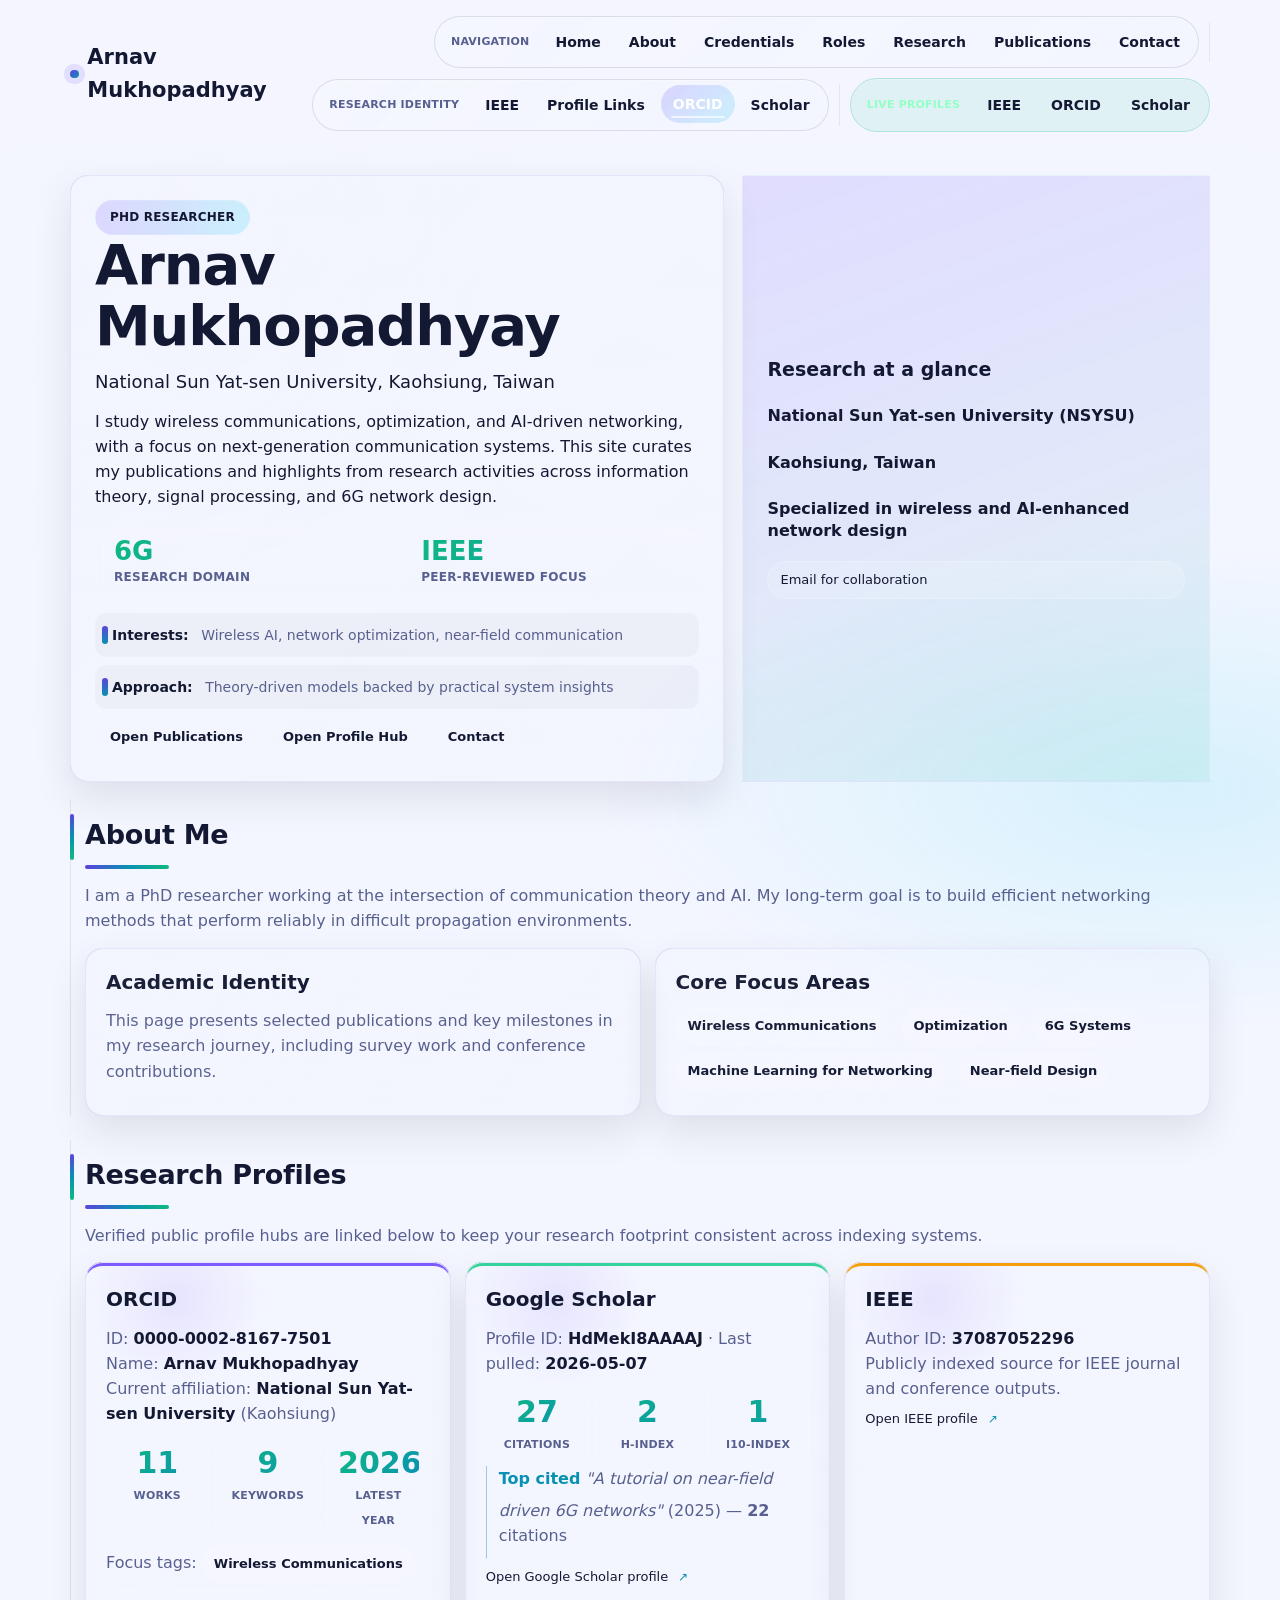
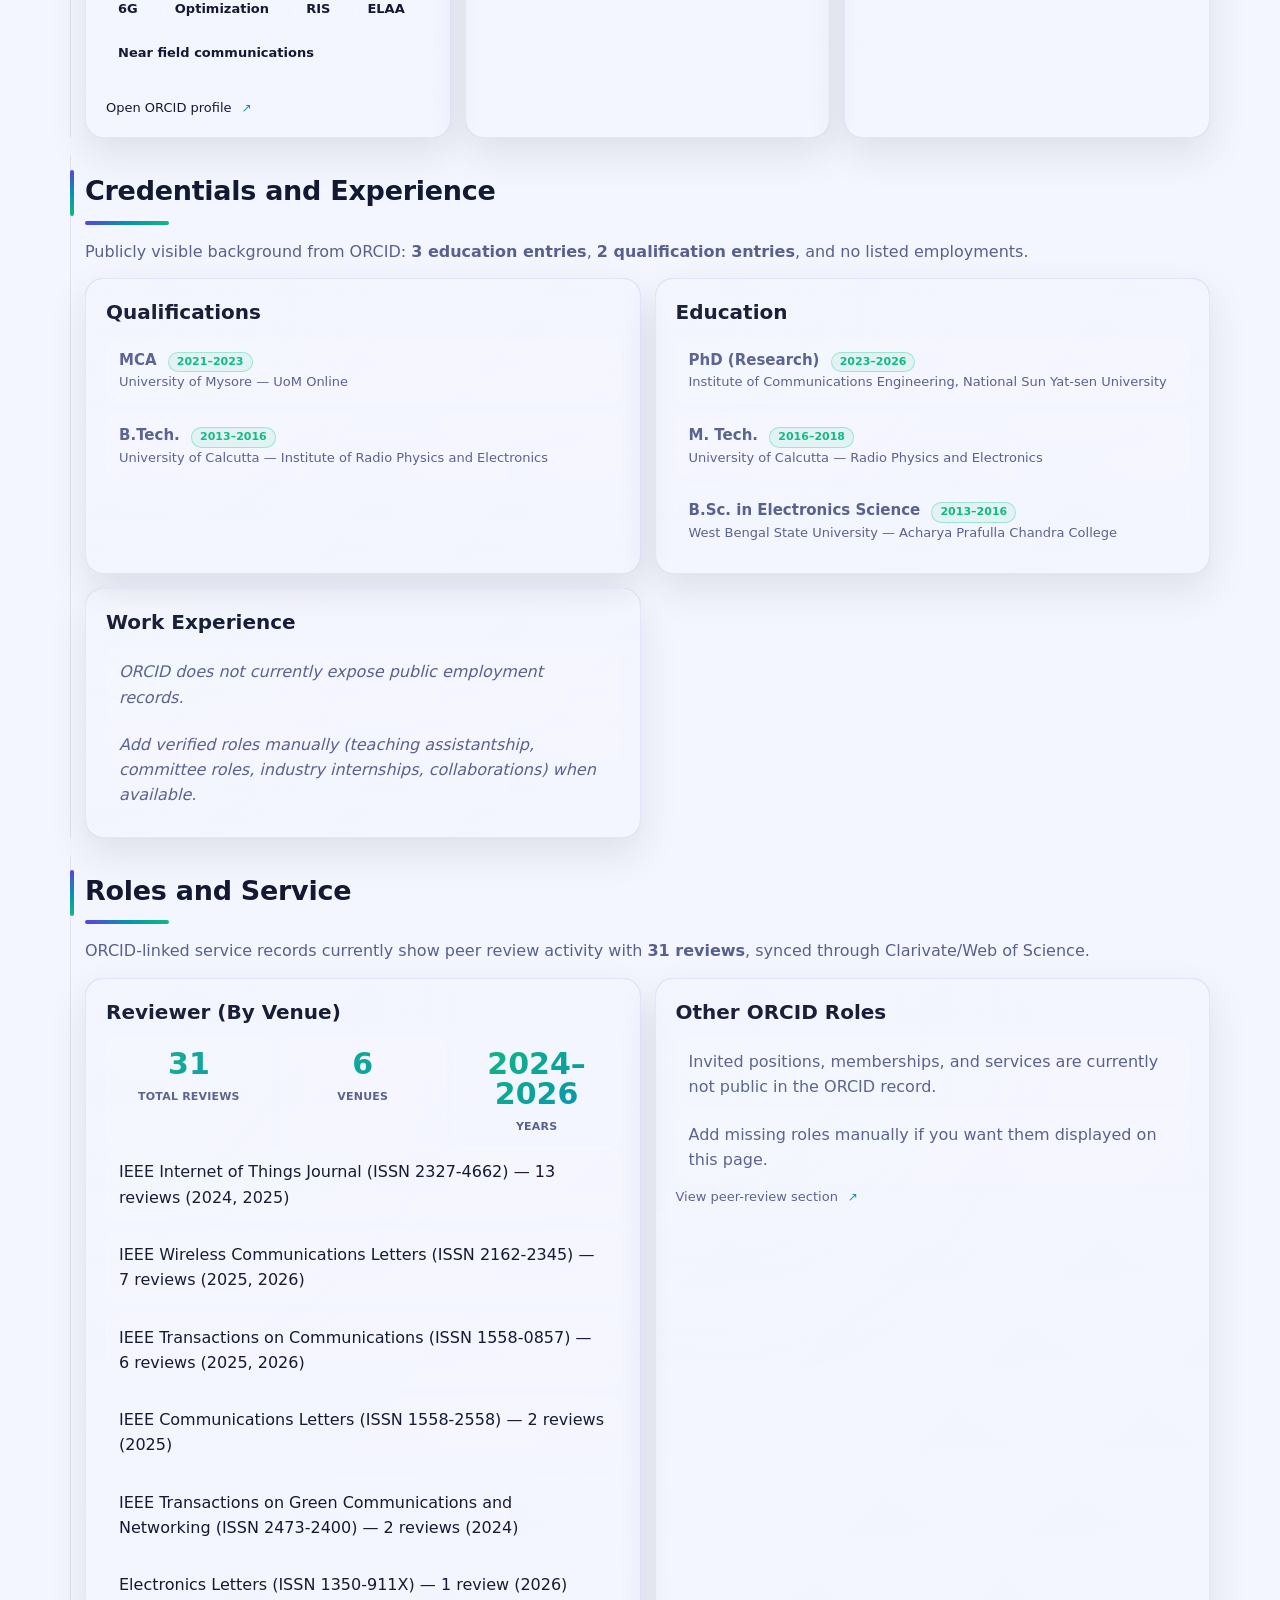
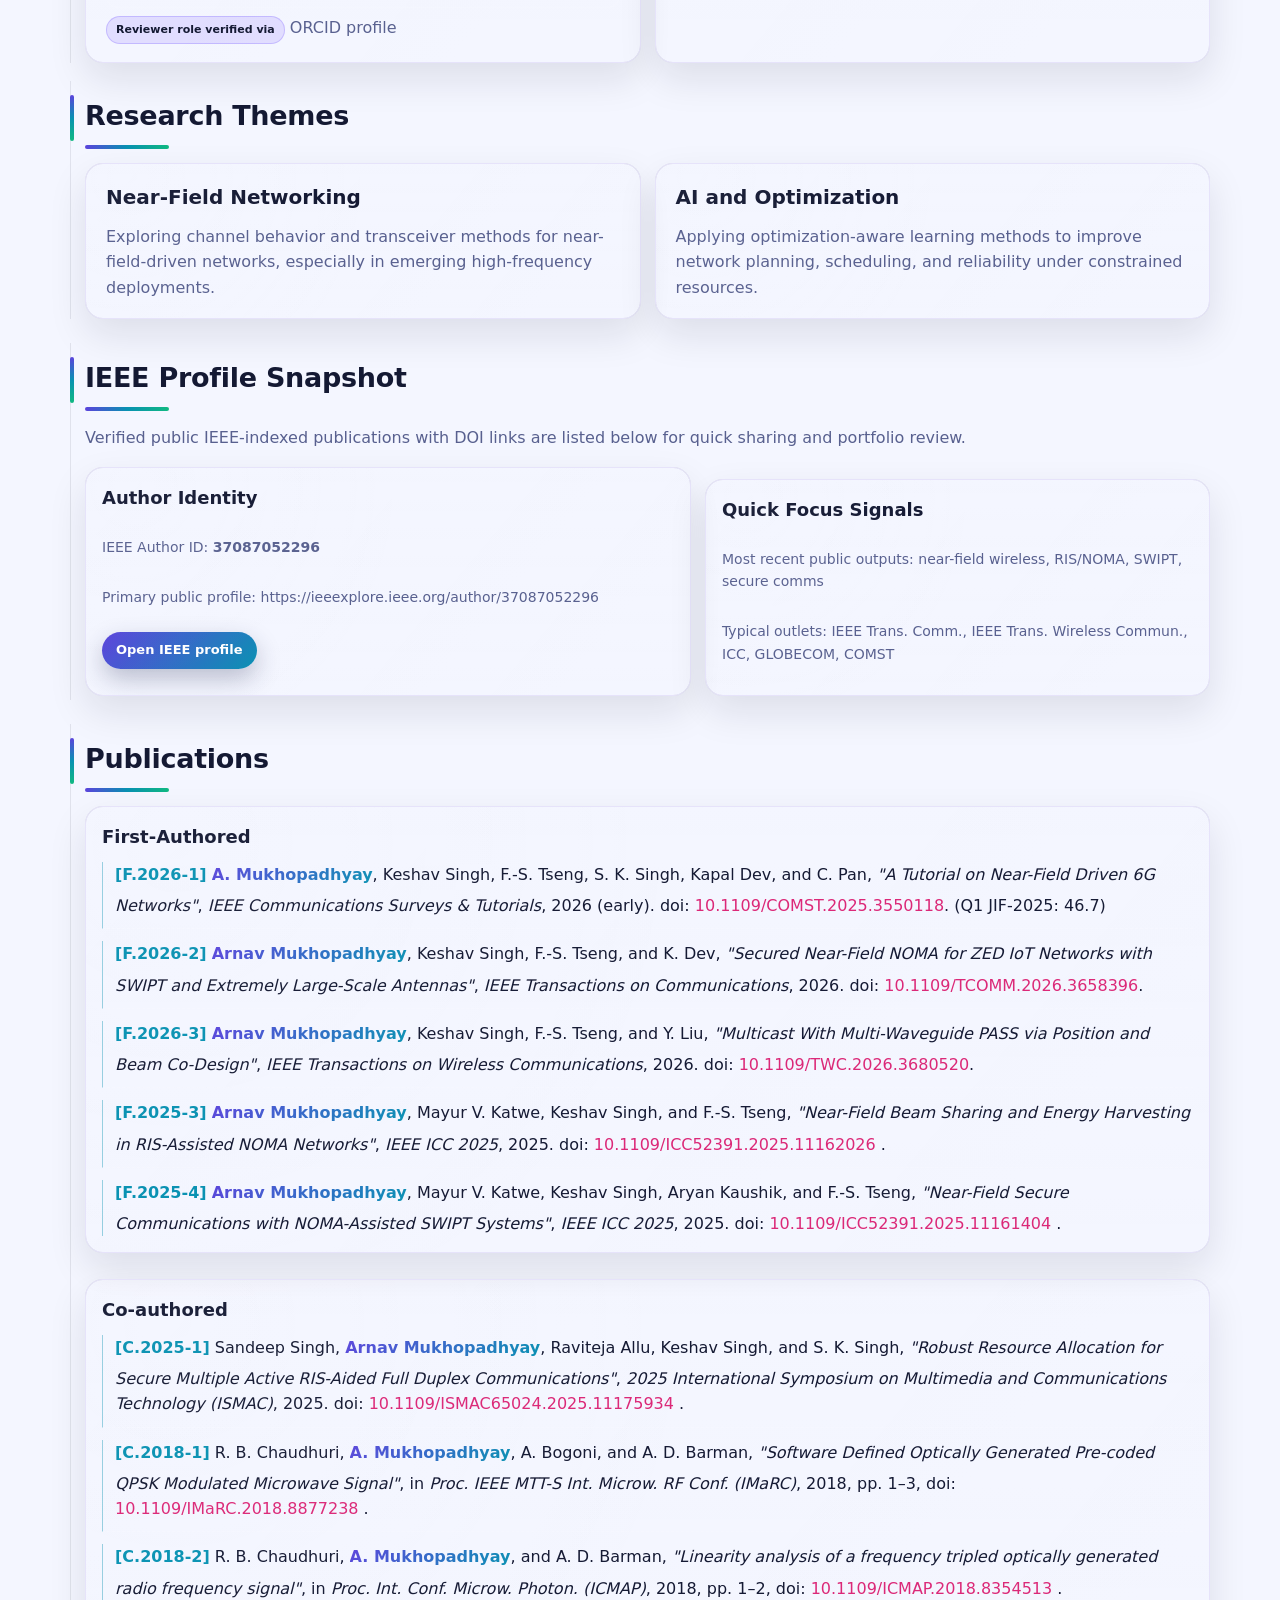
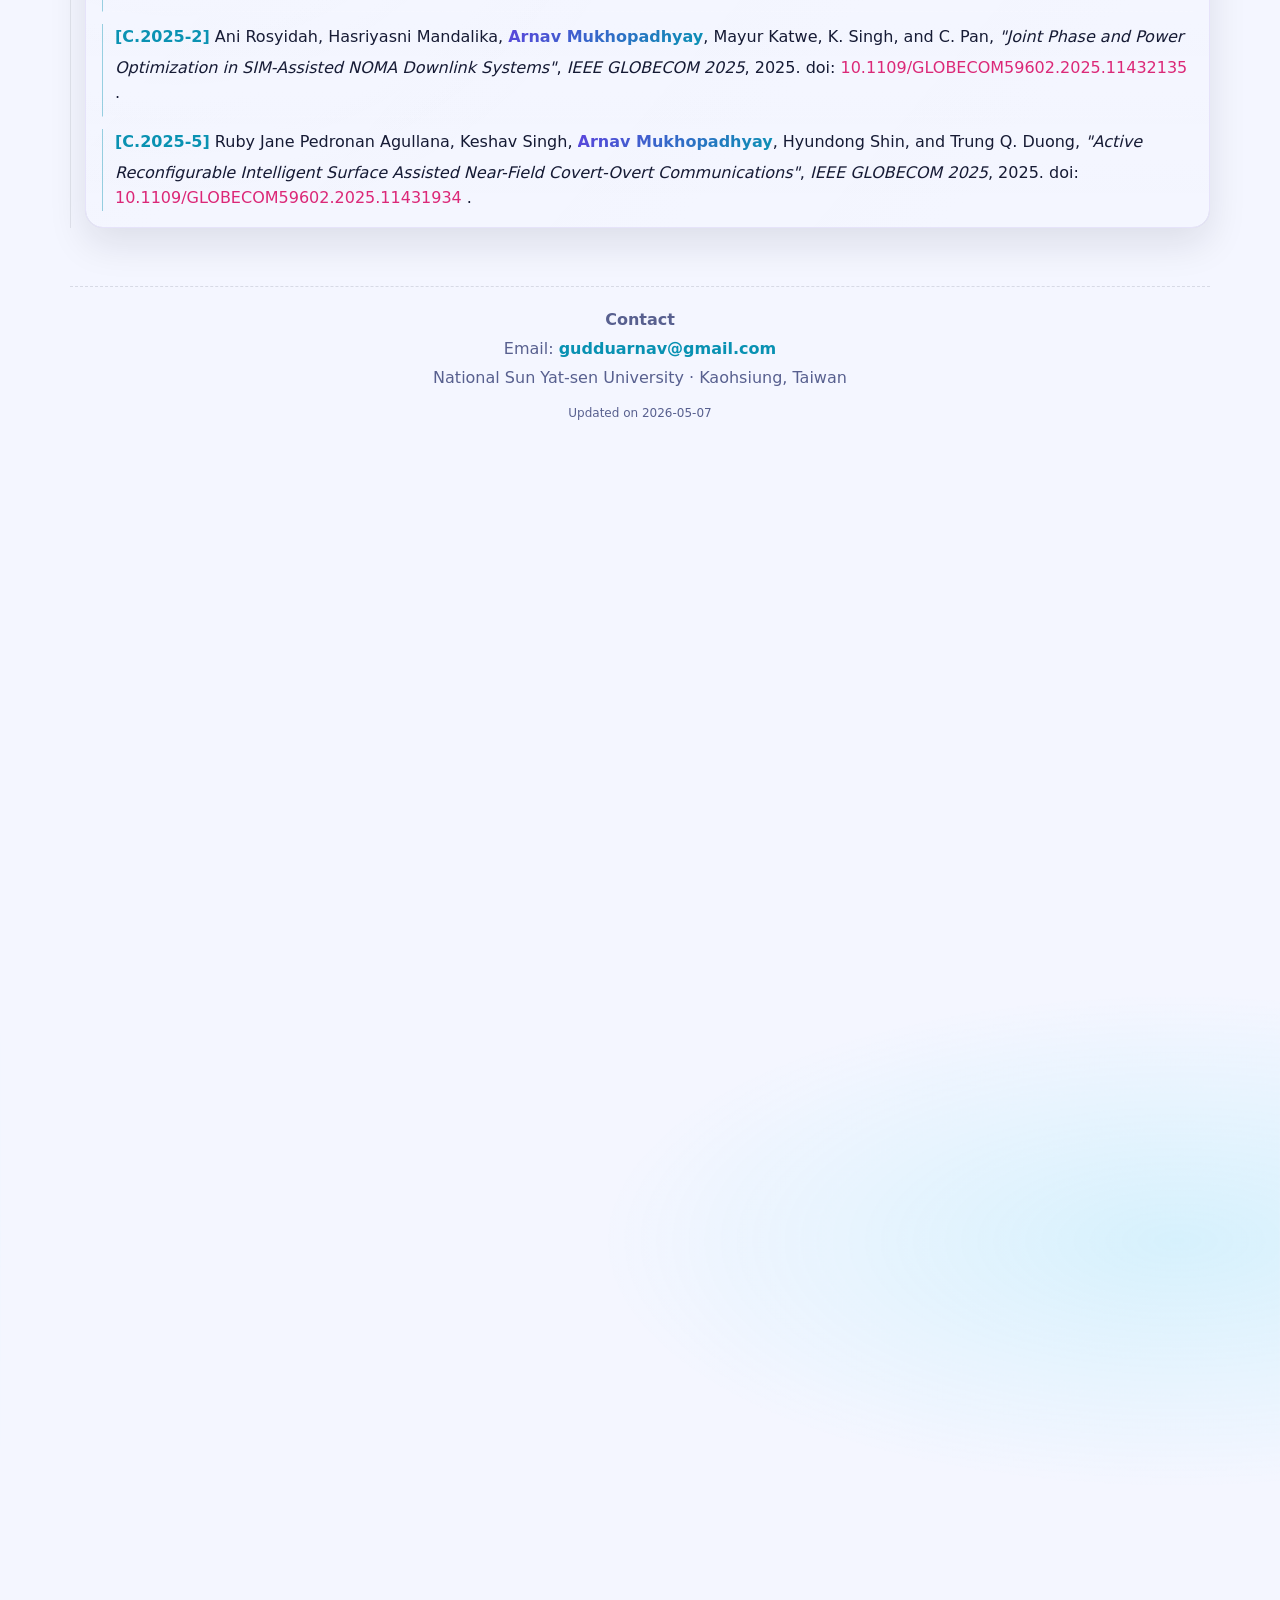
==== commit c443cb00: "Update index.html" ====
--- a/index.html
+++ b/index.html
@@ -25,6 +25,8 @@
       --accent-solid: #0e172f;
       --border: rgba(255, 255, 255, 0.12);
       --shadow: 0 18px 45px rgba(2, 6, 23, 0.45);
+      --surface-border: color-mix(in srgb, var(--border) 90%, transparent);
+      --surface-rim: color-mix(in srgb, var(--panel) 85%, var(--accent-1));
       --radius: 18px;
       --max-width: min(1140px, 93vw);
     }
@@ -120,9 +122,34 @@
 
     .surface {
       background: linear-gradient(180deg, rgba(255, 255, 255, 0.05), rgba(255, 255, 255, 0.02));
-      border: 1px solid var(--border);
+      border: 1px solid var(--surface-border);
+      outline: 1px solid var(--surface-rim);
+      outline-offset: -1px;
       border-radius: var(--radius);
       box-shadow: var(--shadow);
+      transition: transform 0.22s ease, border-color 0.22s ease, box-shadow 0.22s ease;
+      position: relative;
+      overflow: hidden;
+    }
+
+    .surface::before {
+      content: "";
+      position: absolute;
+      inset: 0;
+      pointer-events: none;
+      background: radial-gradient(
+          circle at 8% 8%,
+          rgba(255, 255, 255, 0.06),
+          transparent 45%
+        ),
+        linear-gradient(130deg, transparent, rgba(255, 255, 255, 0.025));
+      opacity: 0.65;
+    }
+
+    .surface:hover {
+      transform: translateY(-3px);
+      border-color: color-mix(in srgb, var(--accent-1) 32%, var(--border));
+      box-shadow: 0 22px 48px rgba(2, 6, 23, 0.55);
     }
 
     .surface-soft {
@@ -178,12 +205,13 @@
 
     .menu-segment {
       padding: 6px;
-      border: 1px solid rgba(255, 255, 255, 0.11);
-      background: rgba(255, 255, 255, 0.04);
+      border: 1px solid color-mix(in srgb, var(--border) 95%, transparent);
+      background: linear-gradient(135deg, rgba(255, 255, 255, 0.09), rgba(255, 255, 255, 0.02));
       border-radius: 999px;
       display: flex;
       gap: 4px;
       align-items: center;
+      box-shadow: inset 0 1px 0 rgba(255, 255, 255, 0.25);
     }
 
     .menu-segment-title {
@@ -201,13 +229,37 @@
       font-size: 14px;
       padding: 8px 12px;
       border-radius: 999px;
-      transition: transform 0.15s ease, background 0.2s ease;
+      transition: transform 0.15s ease, background 0.2s ease, color 0.2s ease;
+      position: relative;
+      white-space: nowrap;
+    }
+
+    .menu-segment a::after {
+      content: "";
+      position: absolute;
+      left: 10px;
+      right: 10px;
+      bottom: 5px;
+      height: 2px;
+      border-radius: 999px;
+      background: currentColor;
+      transform: scaleX(0);
+      transform-origin: right center;
+      opacity: 0.65;
+      transition: transform 0.2s ease;
     }
 
     .menu-segment a:hover,
     .menu-segment a.active {
       background: linear-gradient(135deg, rgba(124, 92, 255, 0.22), rgba(34, 211, 238, 0.20));
       transform: translateY(-1px);
+      color: #fff;
+    }
+
+    .menu-segment a:hover::after,
+    .menu-segment a.active::after {
+      transform: scaleX(1);
+      transform-origin: left center;
     }
 
     .btn-cta {
@@ -329,6 +381,8 @@
       padding: 10px;
       border-left: 1px solid rgba(255, 255, 255, 0.18);
       margin-left: 8px;
+      background: linear-gradient(180deg, rgba(255, 255, 255, 0.05), rgba(255, 255, 255, 0.015));
+      border-radius: 12px;
     }
 
     .metric-value {
@@ -364,6 +418,19 @@
       border-radius: 11px;
       color: var(--text-dim);
       font-size: 14px;
+      position: relative;
+      padding-left: 16px;
+    }
+
+    .quick-links li::before {
+      content: "";
+      position: absolute;
+      width: 6px;
+      left: 6px;
+      top: 12px;
+      bottom: 12px;
+      border-radius: 999px;
+      background: linear-gradient(180deg, var(--accent-1), var(--accent-2));
     }
 
     .quick-links strong {
@@ -403,16 +470,80 @@
       font-size: 13px;
     }
 
+    .hero-actions {
+      margin-top: 8px;
+      display: flex;
+      flex-wrap: wrap;
+      gap: 10px;
+      align-items: center;
+    }
+
+    .hero-action {
+      display: inline-flex;
+      align-items: center;
+      justify-content: center;
+      padding: 9px 14px;
+      border-radius: 999px;
+      border: 1px solid rgba(255, 255, 255, 0.16);
+      font-size: 13px;
+      font-weight: 700;
+      transition: transform 0.2s ease, border-color 0.2s ease;
+    }
+
+    .hero-action:hover {
+      transform: translateY(-1px);
+      border-color: color-mix(in srgb, var(--accent-2) 50%, rgba(255, 255, 255, 0.4));
+    }
+
     .about,
     .research,
     .publications {
       padding-top: 10px;
+      position: relative;
+      padding-left: 14px;
+      border-left: 1px solid color-mix(in srgb, var(--border) 72%, transparent);
+    }
+
+    .about::before,
+    .research::before,
+    .publications::before,
+    #profiles::before,
+    #credentials::before,
+    #service-roles::before,
+    #ieee-profile::before {
+      content: "";
+      position: absolute;
+      left: -1px;
+      top: 14px;
+      width: 4px;
+      height: 46px;
+      border-radius: 999px;
+      background: linear-gradient(180deg, var(--accent-1), var(--accent-2), var(--accent-3));
+    }
+
+    #profiles,
+    #ieee-profile,
+    #publications {
+      margin-top: 6px;
     }
 
     .section-title {
       margin: 0 0 14px;
       font-size: 27px;
       letter-spacing: -0.01em;
+      position: relative;
+      width: fit-content;
+      padding-top: 4px;
+    }
+
+    .section-title::after {
+      content: "";
+      display: block;
+      height: 4px;
+      margin-top: 8px;
+      width: 84px;
+      border-radius: 999px;
+      background: linear-gradient(90deg, var(--accent-1), var(--accent-2), var(--accent-3));
     }
 
     .section-subtitle {
@@ -465,6 +596,11 @@
 
     .pub-category {
       padding: 16px;
+      position: relative;
+    }
+
+    .pub-category + .pub-category {
+      margin-top: 12px;
     }
 
     .pub-category h3 {
@@ -476,6 +612,8 @@
       margin: 0 0 12px;
       padding-bottom: 10px;
       border-bottom: 1px dashed rgba(255, 255, 255, 0.14);
+      padding-left: 12px;
+      border-left: 1px solid color-mix(in srgb, var(--accent-2) 40%, transparent);
     }
 
     .pub-item:last-child {
@@ -863,6 +1001,11 @@
           <li><strong>Interests:</strong> Wireless AI, network optimization, near-field communication</li>
           <li><strong>Approach:</strong> Theory-driven models backed by practical system insights</li>
         </ul>
+        <div class="hero-actions">
+          <a href="#publications" class="hero-action">Open Publications</a>
+          <a href="#profiles" class="hero-action">Open Profile Hub</a>
+          <a href="#contact" class="hero-action">Contact</a>
+        </div>
       </article>
 
       <aside class="hero-meta" aria-label="Quick profile">
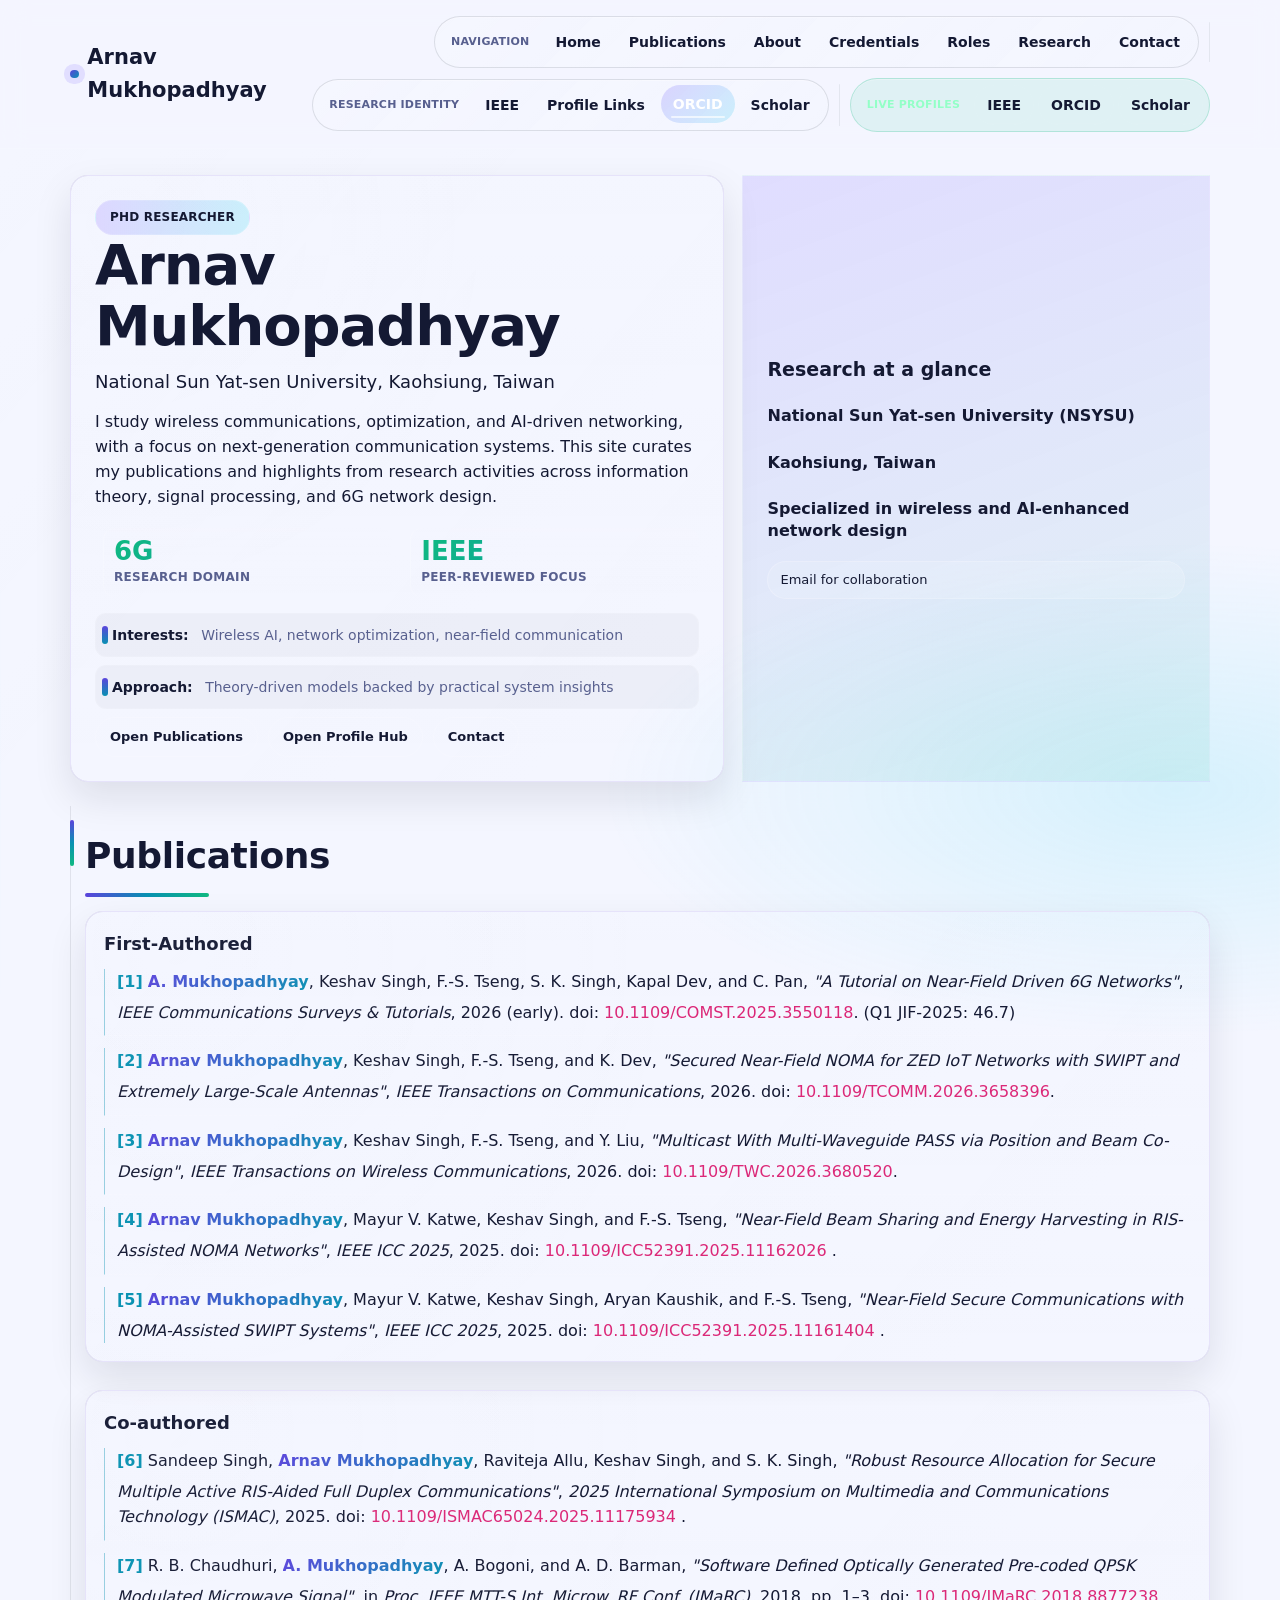
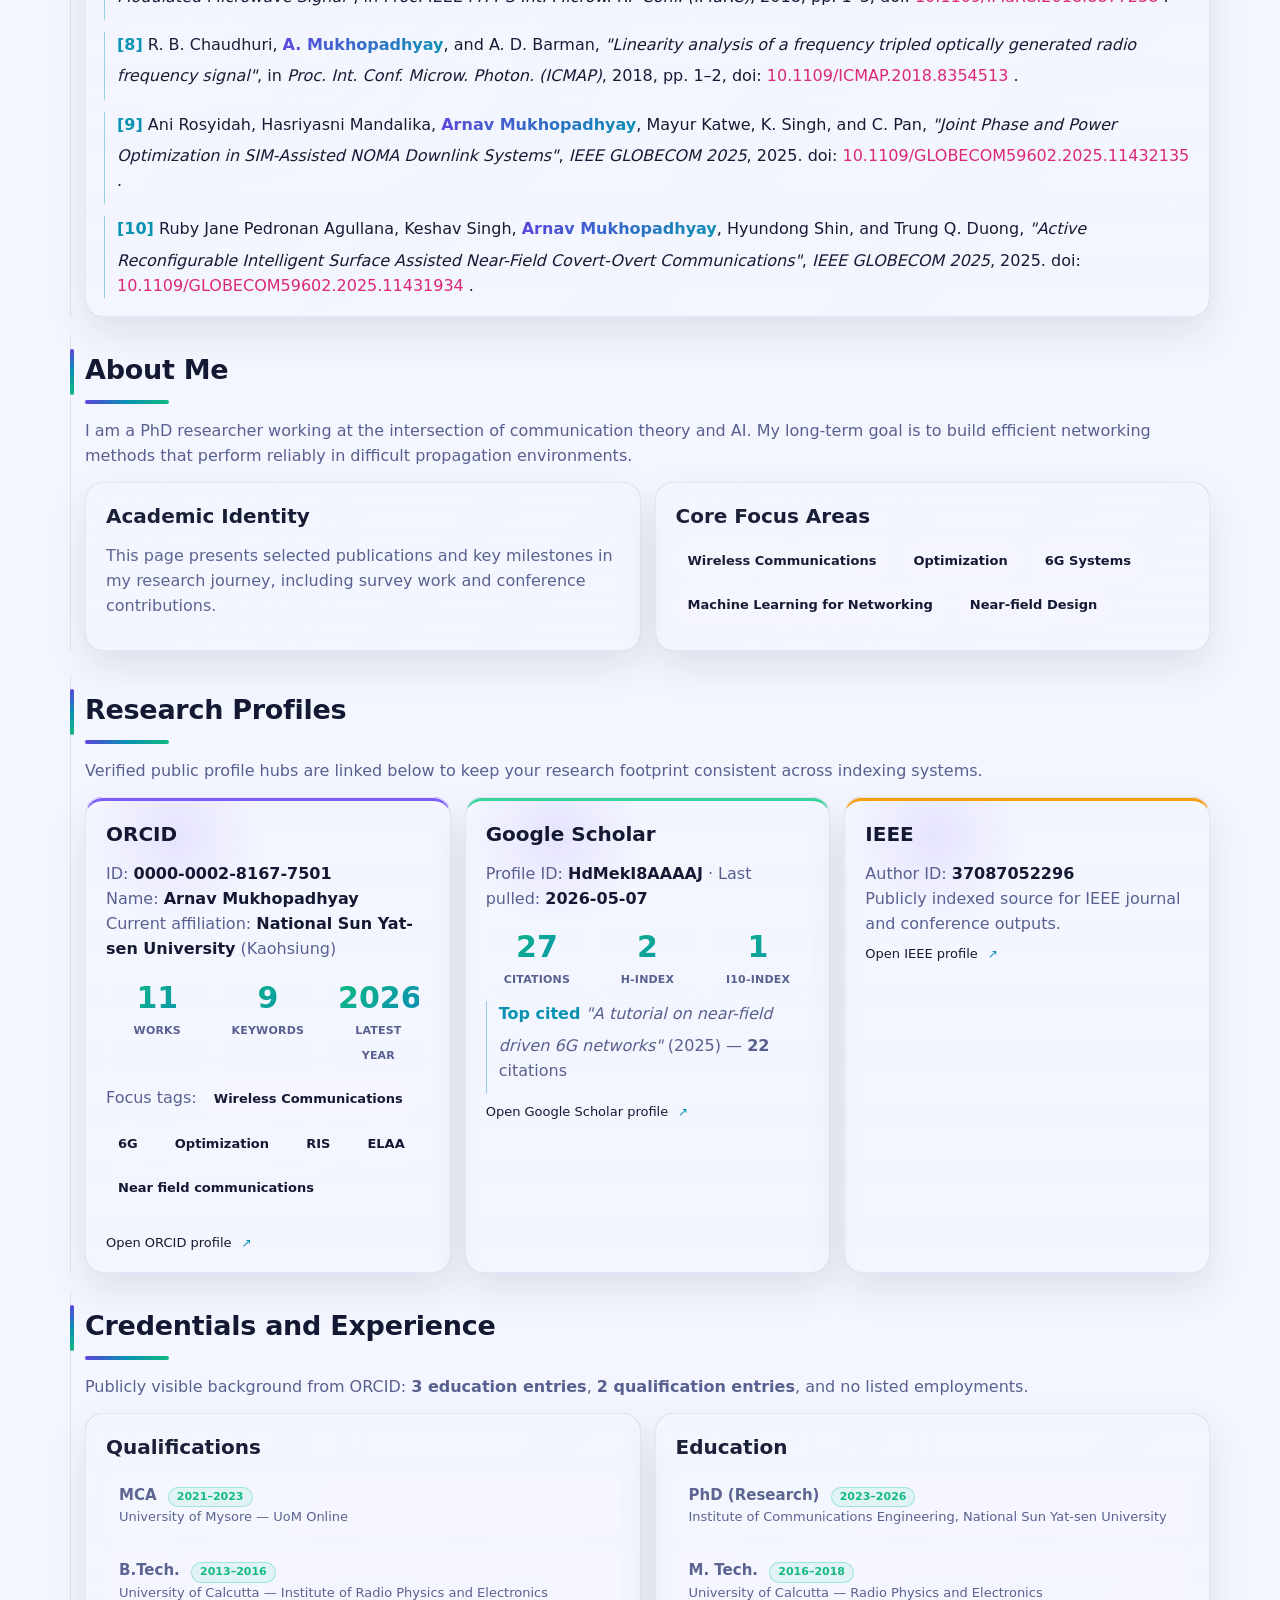
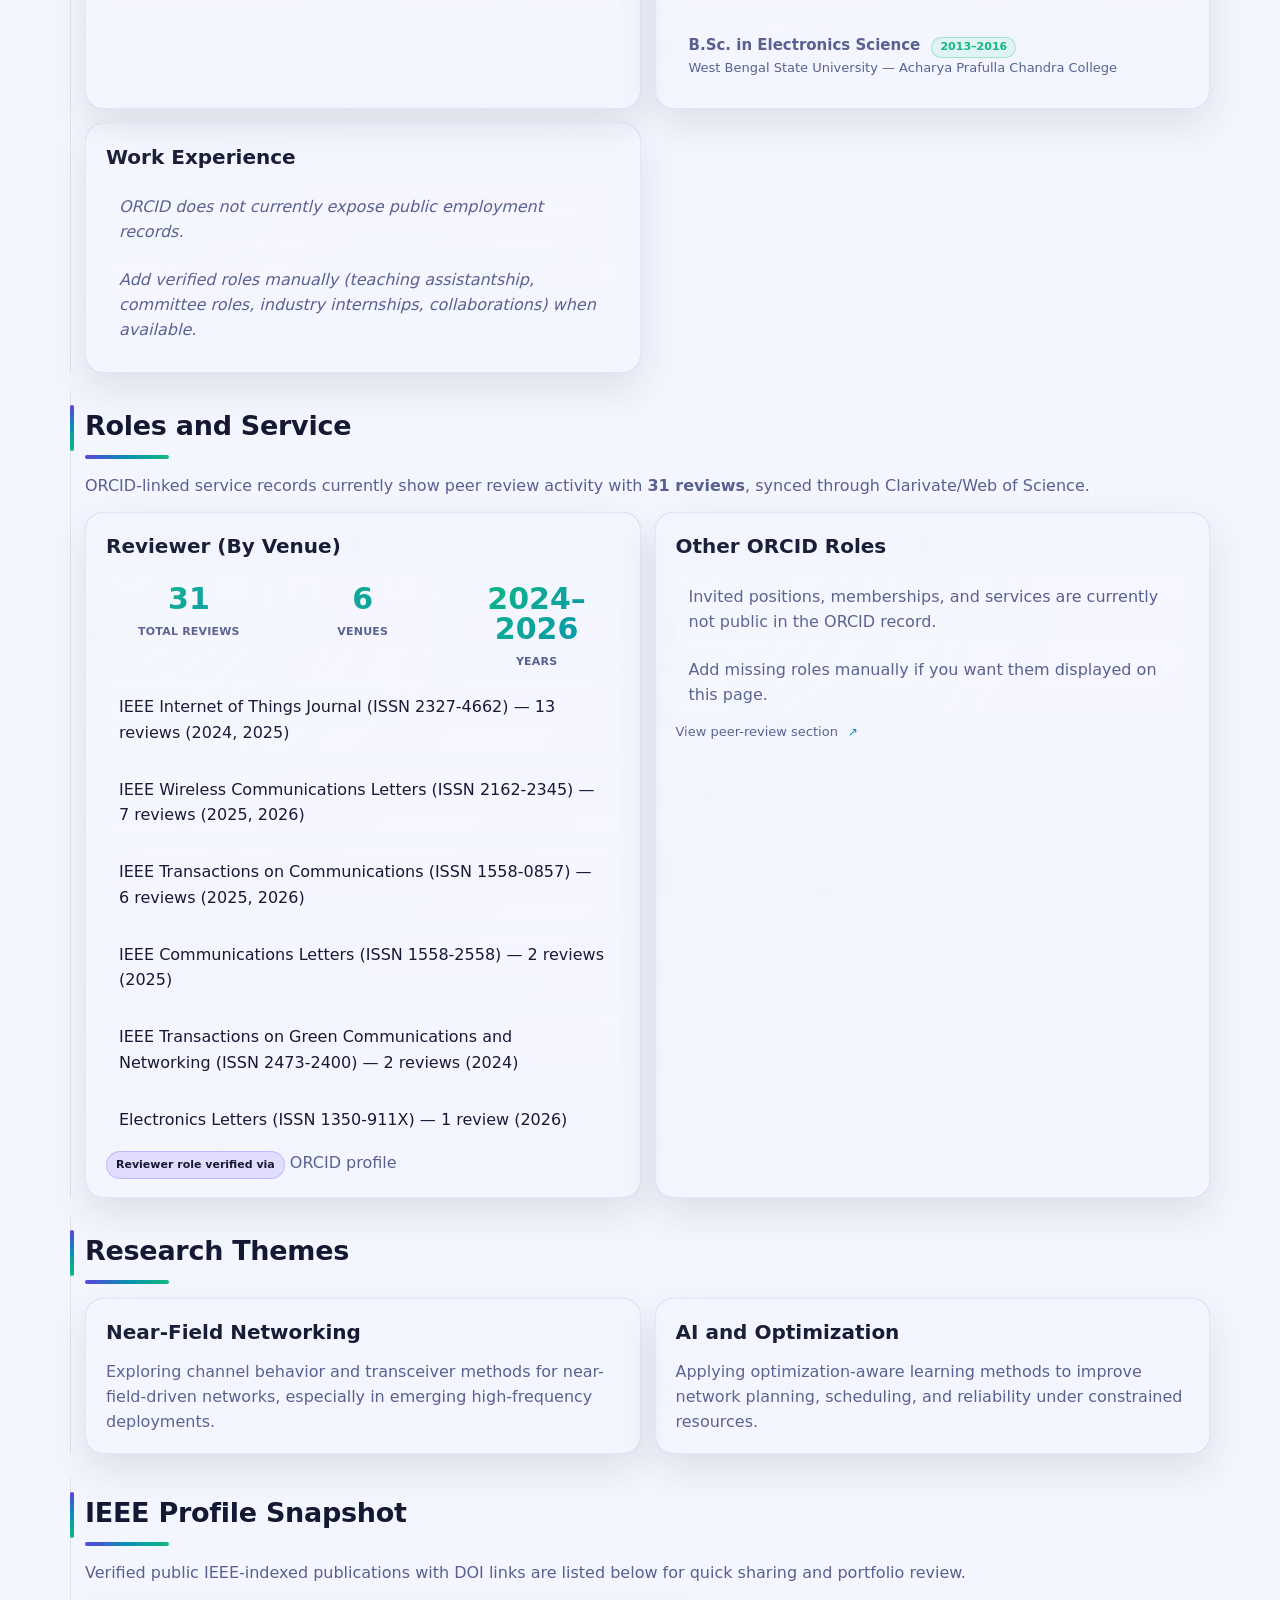
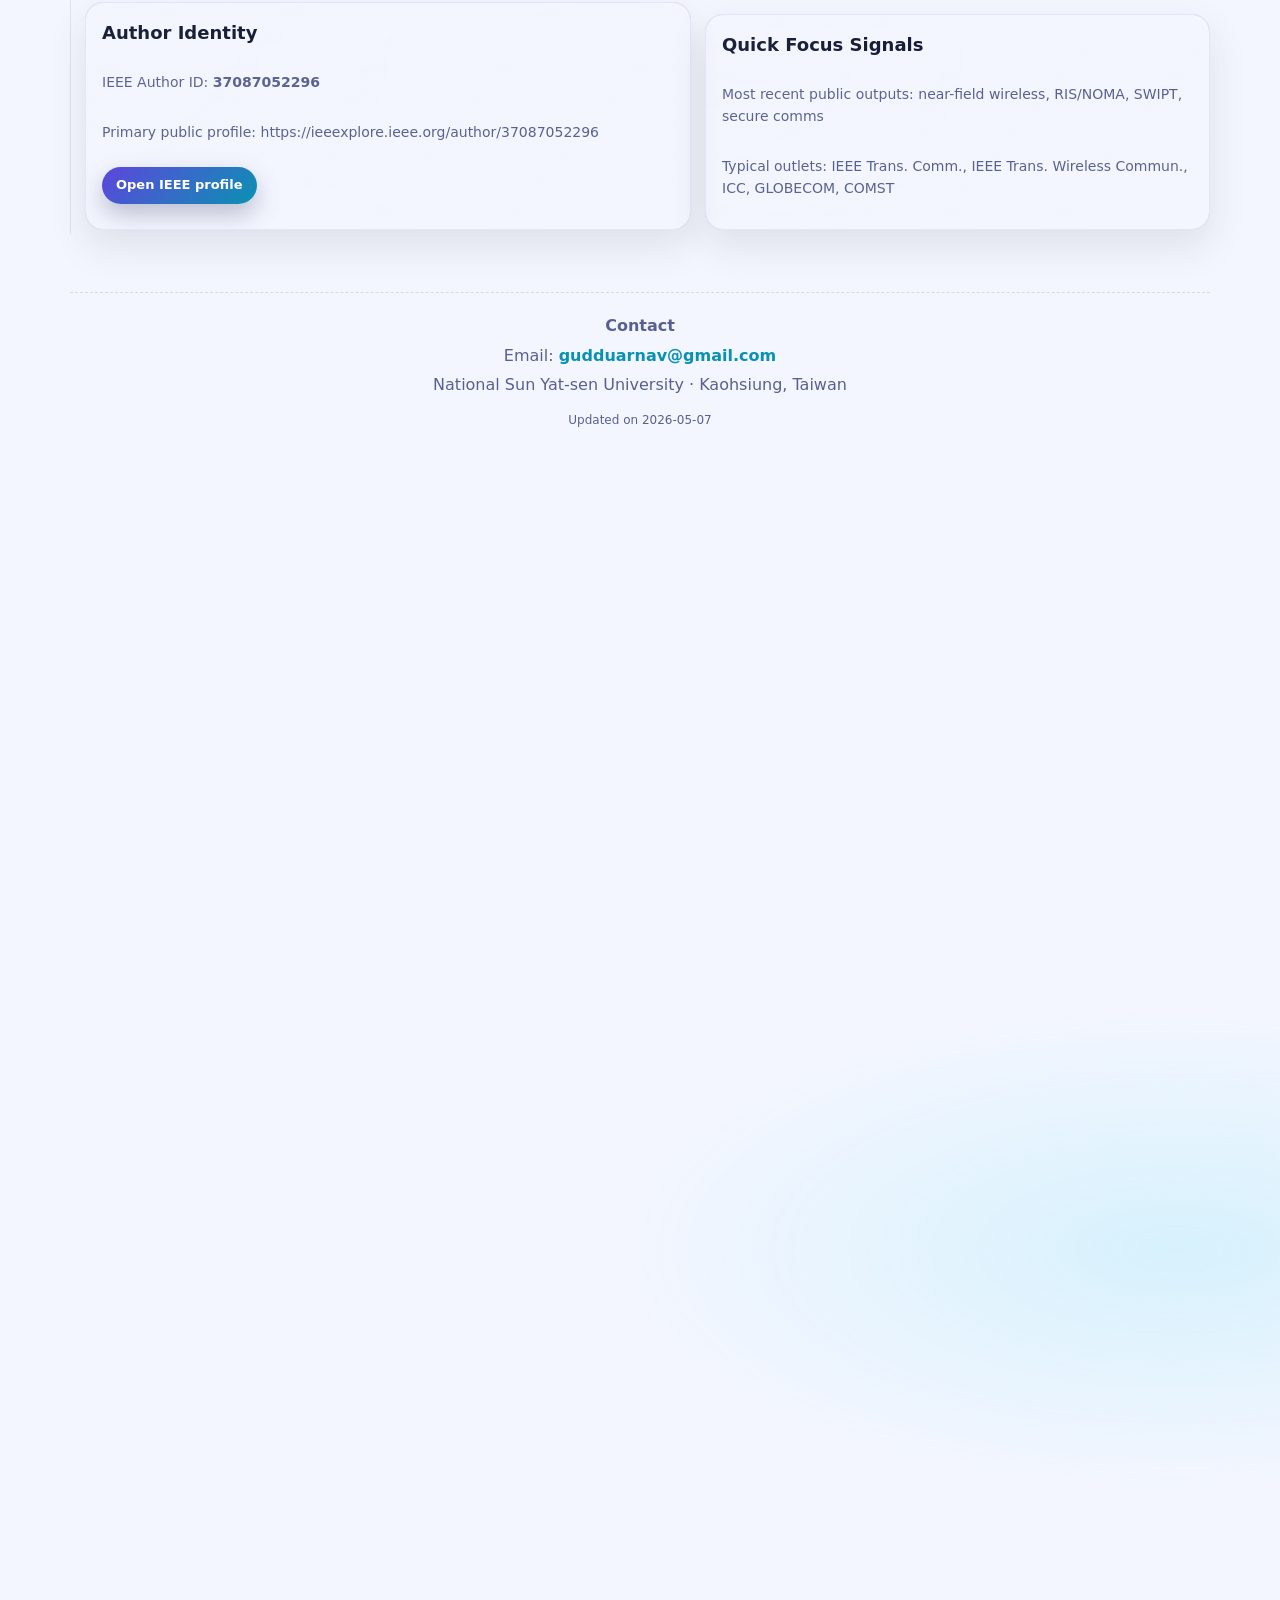
==== commit 30049ece: "Update index.html" ====
--- a/index.html
+++ b/index.html
@@ -622,6 +622,27 @@
       padding-bottom: 0;
     }
 
+    .publications.spotlight {
+      padding-top: 18px;
+    }
+
+    .publications.spotlight .section-title {
+      font-size: 36px;
+    }
+
+    .publications.spotlight .section-title::after {
+      width: 124px;
+    }
+
+    .publications.spotlight .pub-layout {
+      grid-template-columns: 1fr;
+      gap: 16px;
+    }
+
+    .publications.spotlight .pub-category {
+      padding: 18px;
+    }
+
     .pub-meta {
       color: var(--accent-2);
       font-weight: 700;
@@ -946,11 +967,11 @@
         <nav class="menu-segment" aria-label="Primary">
           <span class="menu-segment-title">Navigation</span>
           <a href="#home" class="active">Home</a>
+          <a href="#publications">Publications</a>
           <a href="#about">About</a>
           <a href="#credentials">Credentials</a>
           <a href="#service-roles">Roles</a>
           <a href="#research">Research</a>
-          <a href="#publications">Publications</a>
           <a href="#contact">Contact</a>
         </nav>
         <div class="menu-divider" aria-hidden="true"></div>
@@ -1015,6 +1036,113 @@
         <p class="meta-item">Specialized in wireless and AI-enhanced network design</p>
         <a href="#contact" class="contact-pill">Email for collaboration</a>
       </aside>
+    </section>
+
+    <section class="publications spotlight" id="publications" aria-labelledby="pub-title">
+      <h2 class="section-title" id="pub-title">Publications</h2>
+      <div class="pub-layout">
+        <article class="surface pub-category">
+          <h3>First-Authored</h3>
+          <p class="pub-item">
+            <span class="pub-meta">[1]</span>
+            <span class="name-highlight">A. Mukhopadhyay</span>, Keshav Singh, F.-S. Tseng, S. K. Singh, Kapal Dev, and C. Pan,
+            <em>"A Tutorial on Near-Field Driven 6G Networks"</em>, <em>IEEE Communications Surveys &amp; Tutorials</em>, 2026 (early).
+            doi:
+            <a href="https://doi.org/10.1109/COMST.2025.3550118" target="_blank" rel="noopener noreferrer">10.1109/COMST.2025.3550118</a>.
+            (Q1 JIF-2025: 46.7)
+          </p>
+          <p class="pub-item">
+            <span class="pub-meta">[2]</span>
+            <span class="name-highlight">Arnav Mukhopadhyay</span>, Keshav Singh, F.-S. Tseng, and K. Dev,
+            <em>"Secured Near-Field NOMA for ZED IoT Networks with SWIPT and Extremely Large-Scale Antennas"</em>,
+            <em>IEEE Transactions on Communications</em>, 2026.
+            doi:
+            <a href="https://doi.org/10.1109/TCOMM.2026.3658396" target="_blank" rel="noopener noreferrer">10.1109/TCOMM.2026.3658396</a>.
+          </p>
+          <p class="pub-item">
+            <span class="pub-meta">[3]</span>
+            <span class="name-highlight">Arnav Mukhopadhyay</span>, Keshav Singh, F.-S. Tseng, and Y. Liu,
+            <em>"Multicast With Multi-Waveguide PASS via Position and Beam Co-Design"</em>,
+            <em>IEEE Transactions on Wireless Communications</em>, 2026.
+            doi:
+            <a href="https://doi.org/10.1109/TWC.2026.3680520" target="_blank" rel="noopener noreferrer">10.1109/TWC.2026.3680520</a>.
+          </p>
+          <p class="pub-item">
+            <span class="pub-meta">[4]</span>
+            <span class="name-highlight">Arnav Mukhopadhyay</span>, Mayur V. Katwe, Keshav Singh, and F.-S. Tseng,
+            <em>"Near-Field Beam Sharing and Energy Harvesting in RIS-Assisted NOMA Networks"</em>,
+            <em>IEEE ICC 2025</em>, 2025.
+            doi:
+            <a href="https://doi.org/10.1109/ICC52391.2025.11162026" target="_blank" rel="noopener noreferrer">
+              10.1109/ICC52391.2025.11162026
+            </a>.
+          </p>
+          <p class="pub-item">
+            <span class="pub-meta">[5]</span>
+            <span class="name-highlight">Arnav Mukhopadhyay</span>, Mayur V. Katwe, Keshav Singh, Aryan Kaushik, and F.-S. Tseng,
+            <em>"Near-Field Secure Communications with NOMA-Assisted SWIPT Systems"</em>,
+            <em>IEEE ICC 2025</em>, 2025.
+            doi:
+            <a href="https://doi.org/10.1109/ICC52391.2025.11161404" target="_blank" rel="noopener noreferrer">
+              10.1109/ICC52391.2025.11161404
+            </a>.
+          </p>
+        </article>
+
+        <article class="surface pub-category">
+          <h3>Co-authored</h3>
+          <p class="pub-item">
+            <span class="pub-meta">[6]</span>
+            Sandeep Singh, <span class="name-highlight">Arnav Mukhopadhyay</span>, Raviteja Allu, Keshav Singh, and S. K. Singh,
+            <em>"Robust Resource Allocation for Secure Multiple Active RIS-Aided Full Duplex Communications"</em>,
+            <em>2025 International Symposium on Multimedia and Communications Technology (ISMAC)</em>, 2025.
+            doi:
+            <a href="https://doi.org/10.1109/ISMAC65024.2025.11175934" target="_blank" rel="noopener noreferrer">
+              10.1109/ISMAC65024.2025.11175934
+            </a>.
+          </p>
+          <p class="pub-item">
+            <span class="pub-meta">[7]</span>
+            R. B. Chaudhuri, <span class="name-highlight">A. Mukhopadhyay</span>, A. Bogoni, and A. D. Barman,
+            <em>"Software Defined Optically Generated Pre-coded QPSK Modulated Microwave Signal"</em>,
+            in <em>Proc. IEEE MTT-S Int. Microw. RF Conf. (IMaRC)</em>, 2018, pp. 1–3,
+            doi:
+            <a href="https://doi.org/10.1109/IMaRC.2018.8877238" target="_blank" rel="noopener noreferrer">
+              10.1109/IMaRC.2018.8877238
+            </a>.
+          </p>
+          <p class="pub-item">
+            <span class="pub-meta">[8]</span>
+            R. B. Chaudhuri, <span class="name-highlight">A. Mukhopadhyay</span>, and A. D. Barman,
+            <em>"Linearity analysis of a frequency tripled optically generated radio frequency signal"</em>,
+            in <em>Proc. Int. Conf. Microw. Photon. (ICMAP)</em>, 2018, pp. 1–2,
+            doi:
+            <a href="https://doi.org/10.1109/ICMAP.2018.8354513" target="_blank" rel="noopener noreferrer">
+              10.1109/ICMAP.2018.8354513
+            </a>.
+          </p>
+          <p class="pub-item">
+            <span class="pub-meta">[9]</span>
+            Ani Rosyidah, Hasriyasni Mandalika, <span class="name-highlight">Arnav Mukhopadhyay</span>, Mayur Katwe, K. Singh, and C. Pan,
+            <em>"Joint Phase and Power Optimization in SIM-Assisted NOMA Downlink Systems"</em>,
+            <em>IEEE GLOBECOM 2025</em>, 2025.
+            doi:
+            <a href="https://doi.org/10.1109/GLOBECOM59602.2025.11432135" target="_blank" rel="noopener noreferrer">
+              10.1109/GLOBECOM59602.2025.11432135
+            </a>.
+          </p>
+          <p class="pub-item">
+            <span class="pub-meta">[10]</span>
+            Ruby Jane Pedronan Agullana, Keshav Singh, <span class="name-highlight">Arnav Mukhopadhyay</span>, Hyundong Shin, and Trung Q. Duong,
+            <em>"Active Reconfigurable Intelligent Surface Assisted Near-Field Covert-Overt Communications"</em>,
+            <em>IEEE GLOBECOM 2025</em>, 2025.
+            doi:
+            <a href="https://doi.org/10.1109/GLOBECOM59602.2025.11431934" target="_blank" rel="noopener noreferrer">
+              10.1109/GLOBECOM59602.2025.11431934
+            </a>.
+          </p>
+        </article>
+      </div>
     </section>
 
     <section class="about" id="about" aria-labelledby="about-title">
@@ -1329,112 +1457,6 @@
       </div>
     </section>
 
-    <section class="publications" id="publications" aria-labelledby="pub-title">
-      <h2 class="section-title" id="pub-title">Publications</h2>
-      <div class="pub-layout">
-        <article class="surface pub-category">
-          <h3>First-Authored</h3>
-          <p class="pub-item">
-            <span class="pub-meta">[F.2026-1]</span>
-            <span class="name-highlight">A. Mukhopadhyay</span>, Keshav Singh, F.-S. Tseng, S. K. Singh, Kapal Dev, and C. Pan,
-            <em>"A Tutorial on Near-Field Driven 6G Networks"</em>, <em>IEEE Communications Surveys &amp; Tutorials</em>, 2026 (early).
-            doi:
-            <a href="https://doi.org/10.1109/COMST.2025.3550118" target="_blank" rel="noopener noreferrer">10.1109/COMST.2025.3550118</a>.
-            (Q1 JIF-2025: 46.7)
-          </p>
-          <p class="pub-item">
-            <span class="pub-meta">[F.2026-2]</span>
-            <span class="name-highlight">Arnav Mukhopadhyay</span>, Keshav Singh, F.-S. Tseng, and K. Dev,
-            <em>"Secured Near-Field NOMA for ZED IoT Networks with SWIPT and Extremely Large-Scale Antennas"</em>,
-            <em>IEEE Transactions on Communications</em>, 2026.
-            doi:
-            <a href="https://doi.org/10.1109/TCOMM.2026.3658396" target="_blank" rel="noopener noreferrer">10.1109/TCOMM.2026.3658396</a>.
-          </p>
-          <p class="pub-item">
-            <span class="pub-meta">[F.2026-3]</span>
-            <span class="name-highlight">Arnav Mukhopadhyay</span>, Keshav Singh, F.-S. Tseng, and Y. Liu,
-            <em>"Multicast With Multi-Waveguide PASS via Position and Beam Co-Design"</em>,
-            <em>IEEE Transactions on Wireless Communications</em>, 2026.
-            doi:
-            <a href="https://doi.org/10.1109/TWC.2026.3680520" target="_blank" rel="noopener noreferrer">10.1109/TWC.2026.3680520</a>.
-          </p>
-          <p class="pub-item">
-            <span class="pub-meta">[F.2025-3]</span>
-            <span class="name-highlight">Arnav Mukhopadhyay</span>, Mayur V. Katwe, Keshav Singh, and F.-S. Tseng,
-            <em>"Near-Field Beam Sharing and Energy Harvesting in RIS-Assisted NOMA Networks"</em>,
-            <em>IEEE ICC 2025</em>, 2025.
-            doi:
-            <a href="https://doi.org/10.1109/ICC52391.2025.11162026" target="_blank" rel="noopener noreferrer">
-              10.1109/ICC52391.2025.11162026
-            </a>.
-          </p>
-          <p class="pub-item">
-            <span class="pub-meta">[F.2025-4]</span>
-            <span class="name-highlight">Arnav Mukhopadhyay</span>, Mayur V. Katwe, Keshav Singh, Aryan Kaushik, and F.-S. Tseng,
-            <em>"Near-Field Secure Communications with NOMA-Assisted SWIPT Systems"</em>,
-            <em>IEEE ICC 2025</em>, 2025.
-            doi:
-            <a href="https://doi.org/10.1109/ICC52391.2025.11161404" target="_blank" rel="noopener noreferrer">
-              10.1109/ICC52391.2025.11161404
-            </a>.
-          </p>
-        </article>
-
-        <article class="surface pub-category">
-          <h3>Co-authored</h3>
-          <p class="pub-item">
-            <span class="pub-meta">[C.2025-1]</span>
-            Sandeep Singh, <span class="name-highlight">Arnav Mukhopadhyay</span>, Raviteja Allu, Keshav Singh, and S. K. Singh,
-            <em>"Robust Resource Allocation for Secure Multiple Active RIS-Aided Full Duplex Communications"</em>,
-            <em>2025 International Symposium on Multimedia and Communications Technology (ISMAC)</em>, 2025.
-            doi:
-            <a href="https://doi.org/10.1109/ISMAC65024.2025.11175934" target="_blank" rel="noopener noreferrer">
-              10.1109/ISMAC65024.2025.11175934
-            </a>.
-          </p>
-          <p class="pub-item">
-            <span class="pub-meta">[C.2018-1]</span>
-            R. B. Chaudhuri, <span class="name-highlight">A. Mukhopadhyay</span>, A. Bogoni, and A. D. Barman,
-            <em>"Software Defined Optically Generated Pre-coded QPSK Modulated Microwave Signal"</em>,
-            in <em>Proc. IEEE MTT-S Int. Microw. RF Conf. (IMaRC)</em>, 2018, pp. 1–3,
-            doi:
-            <a href="https://doi.org/10.1109/IMaRC.2018.8877238" target="_blank" rel="noopener noreferrer">
-              10.1109/IMaRC.2018.8877238
-            </a>.
-          </p>
-          <p class="pub-item">
-            <span class="pub-meta">[C.2018-2]</span>
-            R. B. Chaudhuri, <span class="name-highlight">A. Mukhopadhyay</span>, and A. D. Barman,
-            <em>"Linearity analysis of a frequency tripled optically generated radio frequency signal"</em>,
-            in <em>Proc. Int. Conf. Microw. Photon. (ICMAP)</em>, 2018, pp. 1–2,
-            doi:
-            <a href="https://doi.org/10.1109/ICMAP.2018.8354513" target="_blank" rel="noopener noreferrer">
-              10.1109/ICMAP.2018.8354513
-            </a>.
-          </p>
-          <p class="pub-item">
-            <span class="pub-meta">[C.2025-2]</span>
-            Ani Rosyidah, Hasriyasni Mandalika, <span class="name-highlight">Arnav Mukhopadhyay</span>, Mayur Katwe, K. Singh, and C. Pan,
-            <em>"Joint Phase and Power Optimization in SIM-Assisted NOMA Downlink Systems"</em>,
-            <em>IEEE GLOBECOM 2025</em>, 2025.
-            doi:
-            <a href="https://doi.org/10.1109/GLOBECOM59602.2025.11432135" target="_blank" rel="noopener noreferrer">
-              10.1109/GLOBECOM59602.2025.11432135
-            </a>.
-          </p>
-          <p class="pub-item">
-            <span class="pub-meta">[C.2025-5]</span>
-            Ruby Jane Pedronan Agullana, Keshav Singh, <span class="name-highlight">Arnav Mukhopadhyay</span>, Hyundong Shin, and Trung Q. Duong,
-            <em>"Active Reconfigurable Intelligent Surface Assisted Near-Field Covert-Overt Communications"</em>,
-            <em>IEEE GLOBECOM 2025</em>, 2025.
-            doi:
-            <a href="https://doi.org/10.1109/GLOBECOM59602.2025.11431934" target="_blank" rel="noopener noreferrer">
-              10.1109/GLOBECOM59602.2025.11431934
-            </a>.
-          </p>
-        </article>
-      </div>
-    </section>
   </main>
 
   <footer class="container" id="contact">
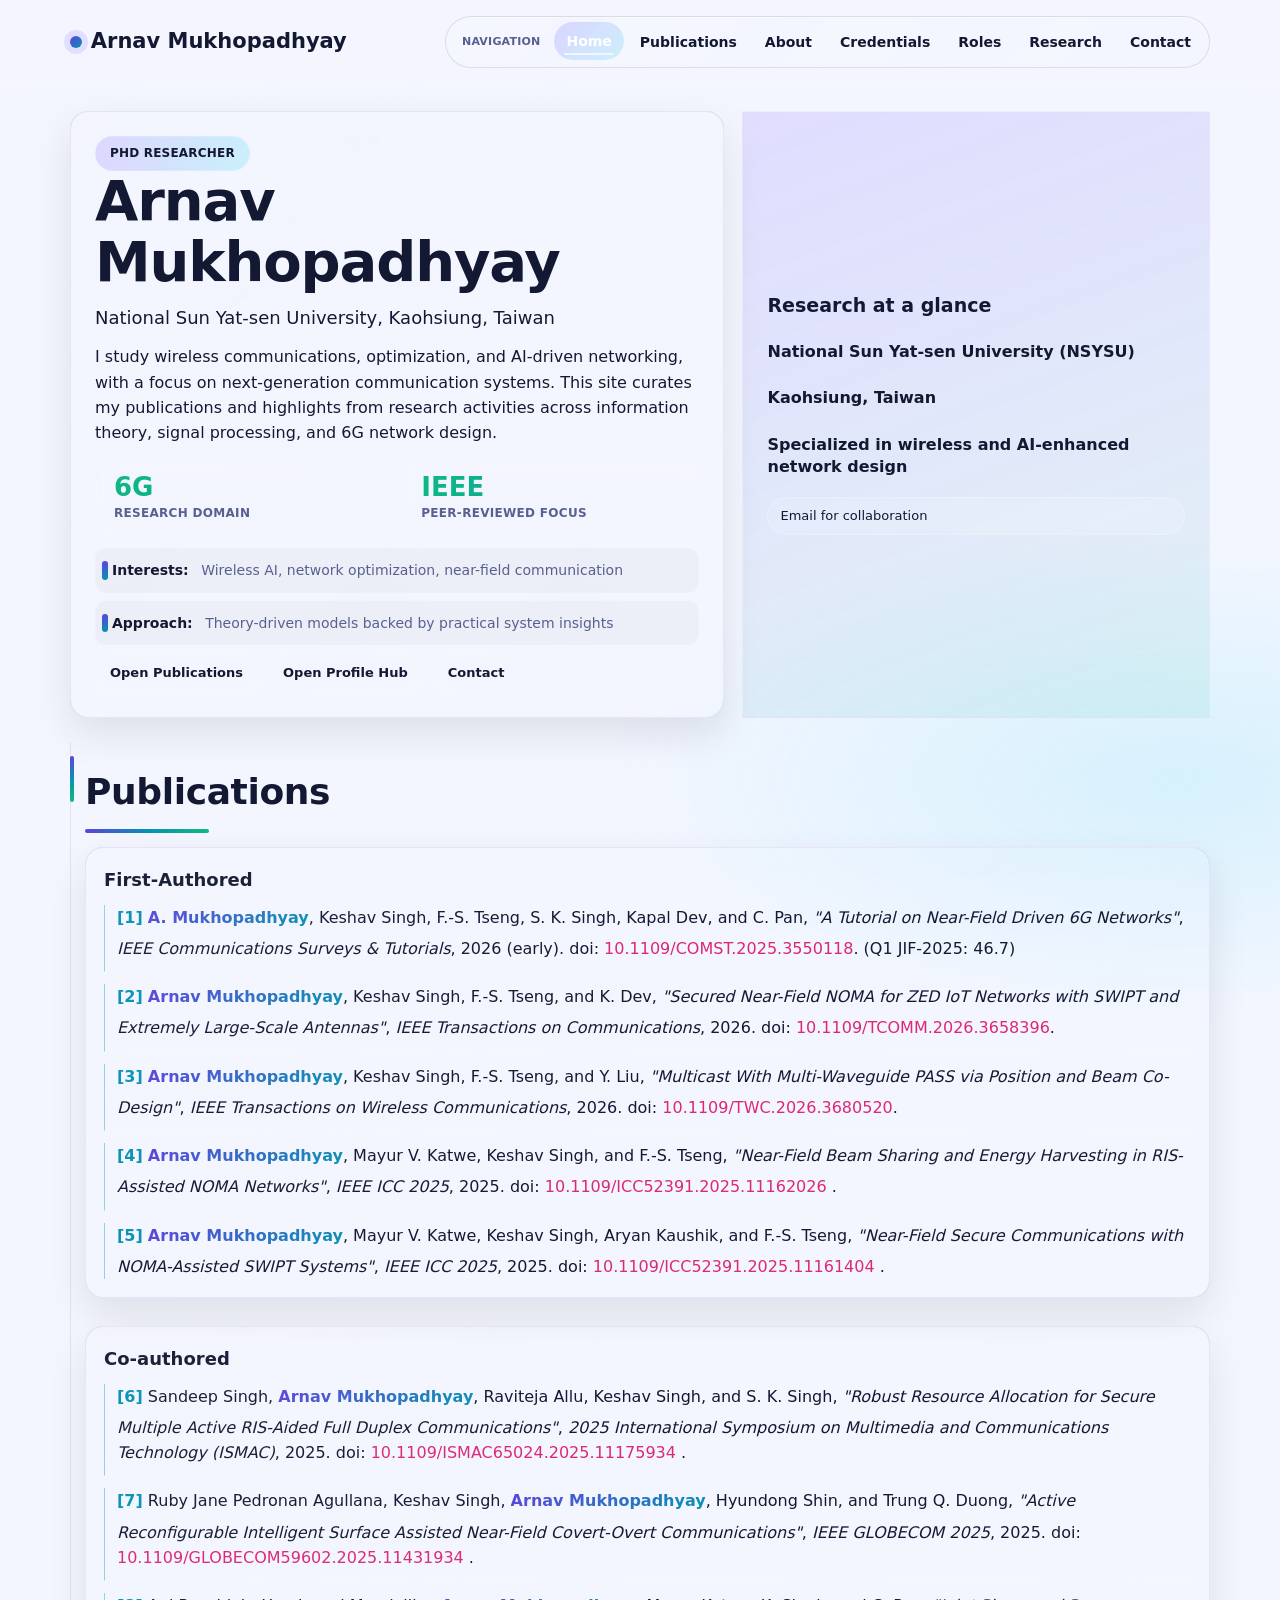
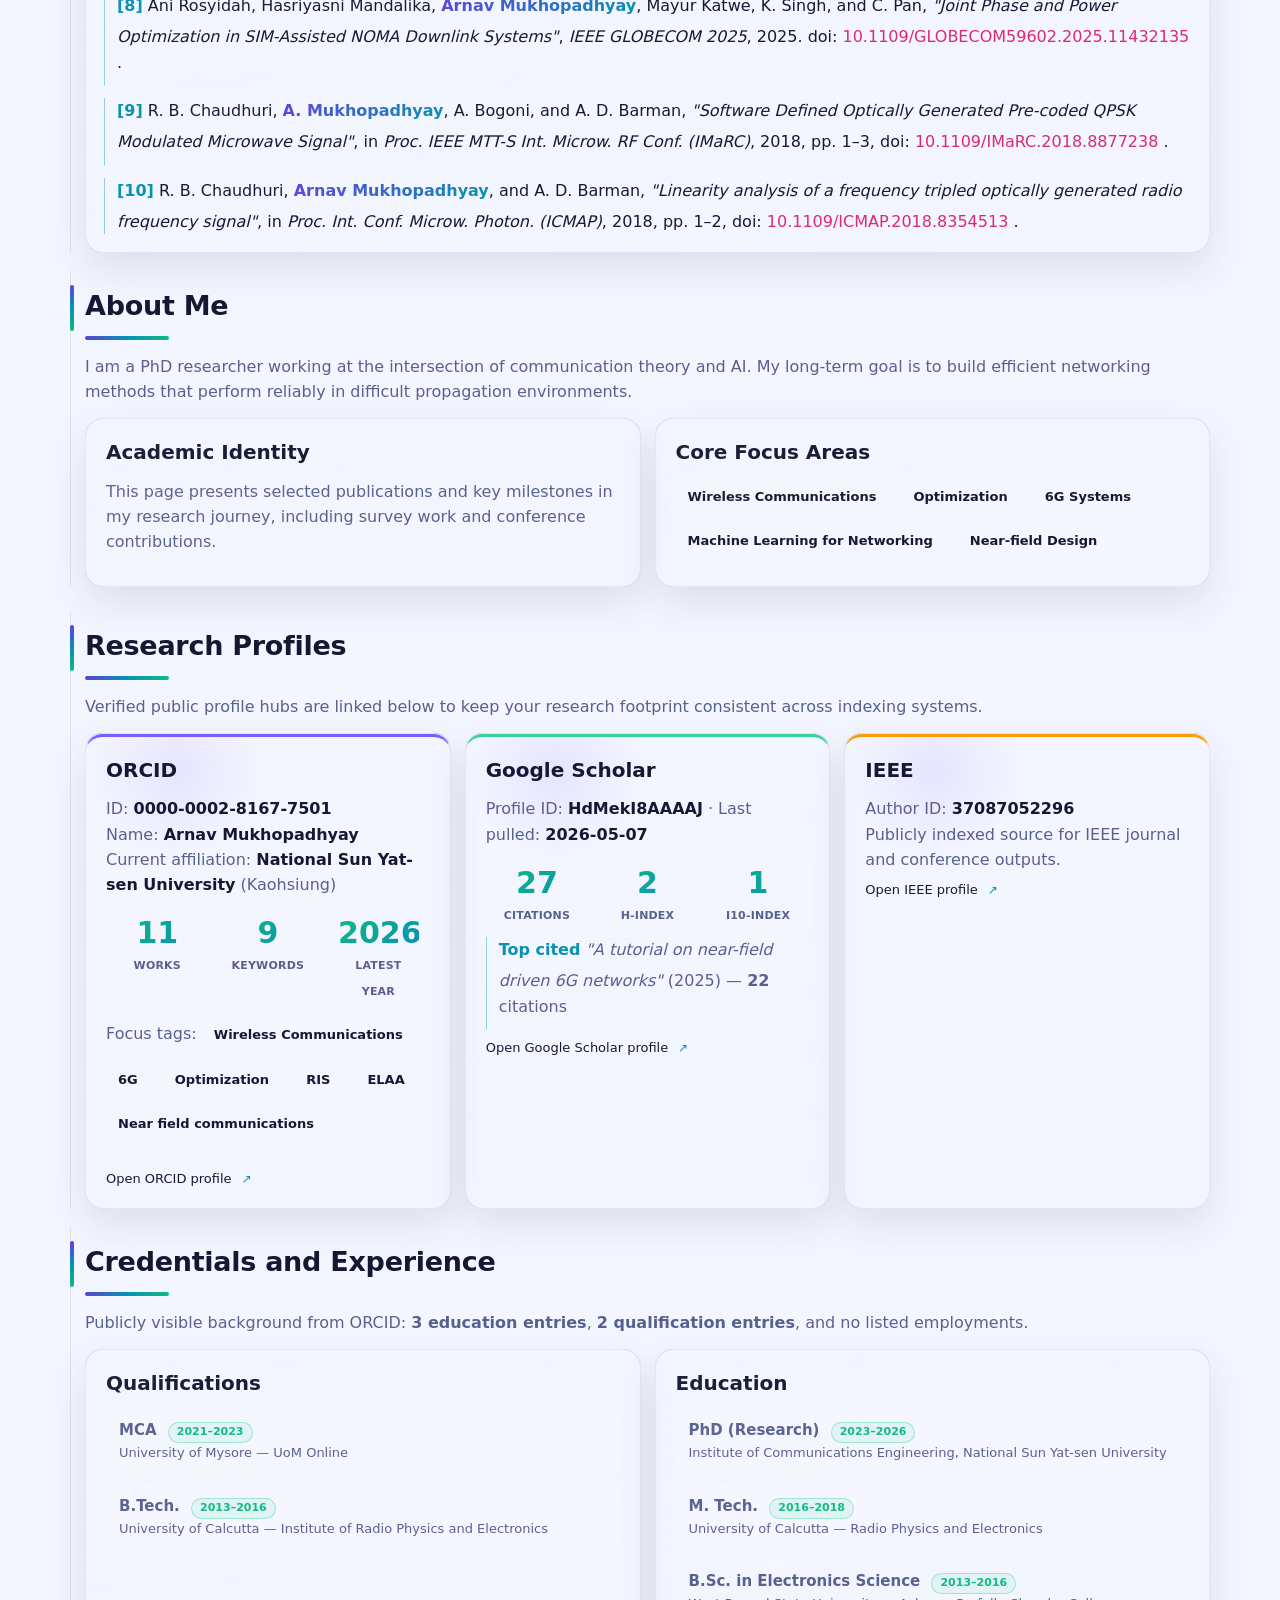
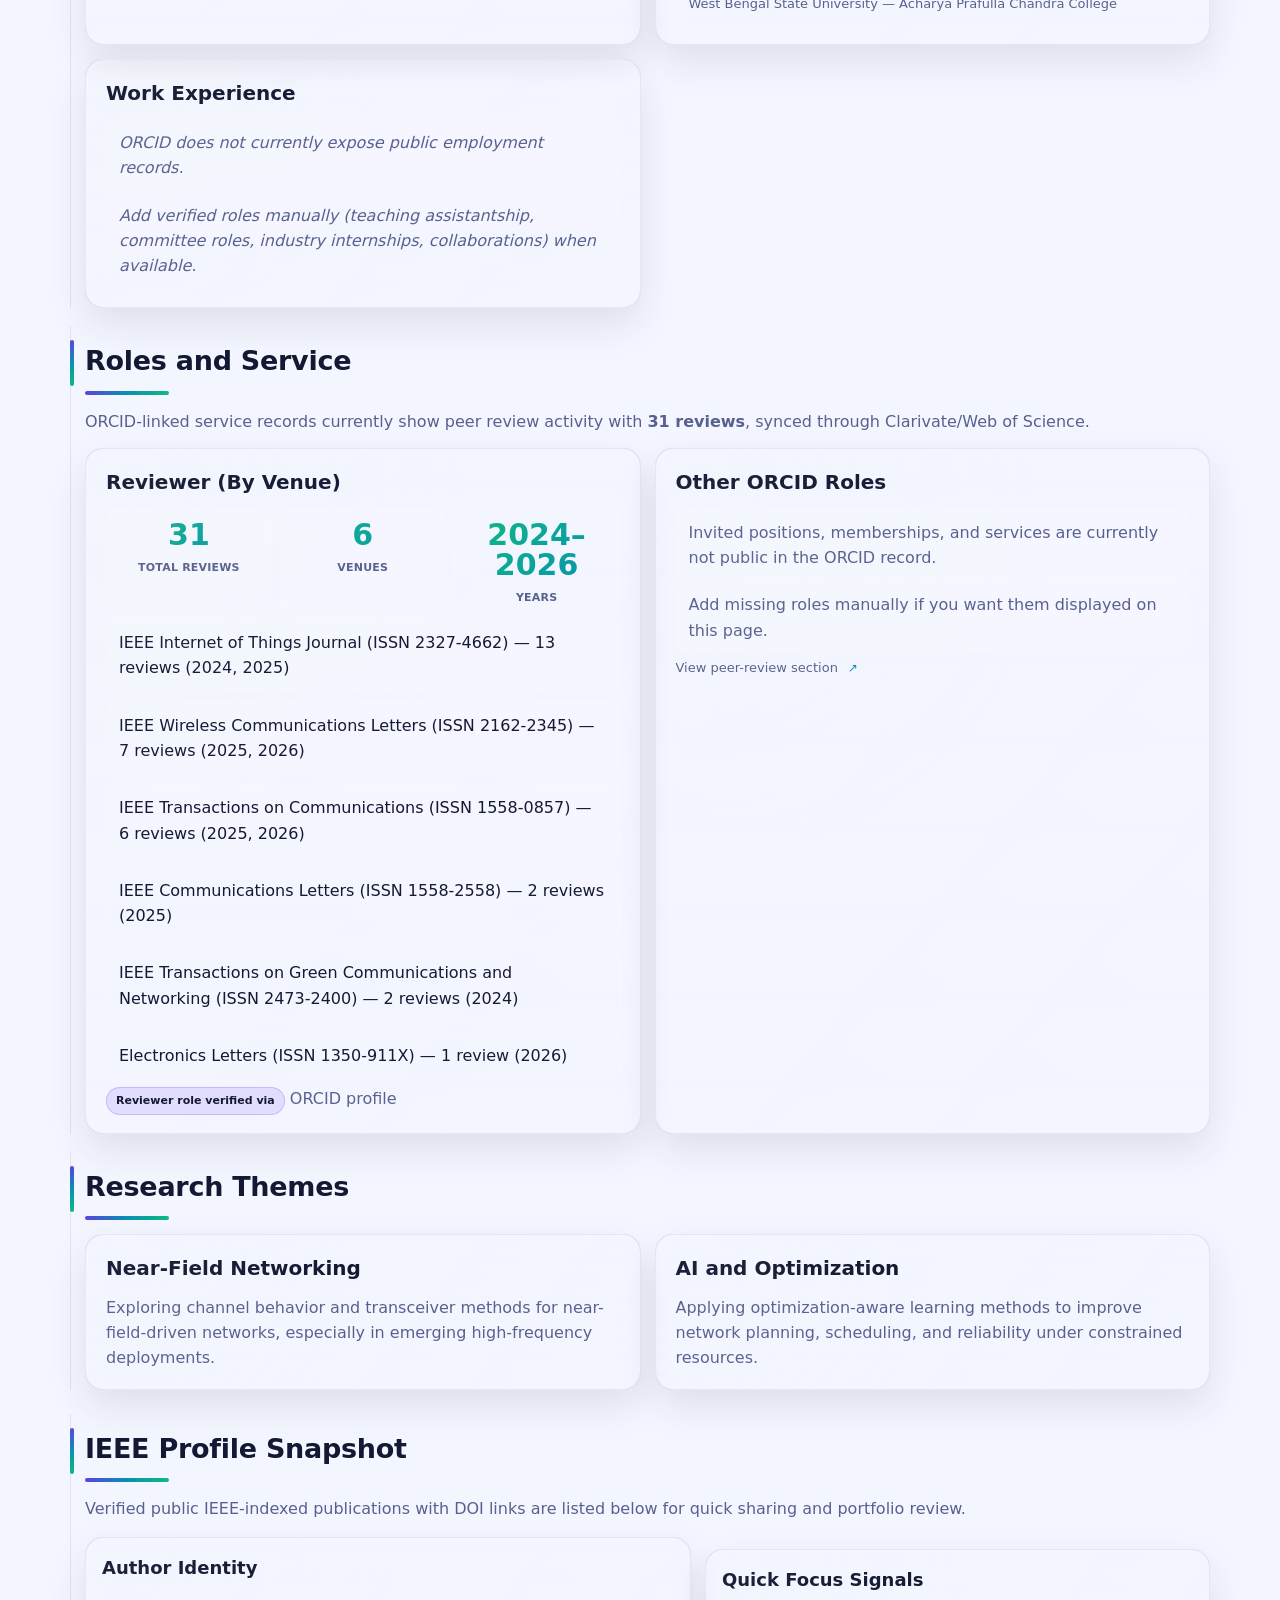
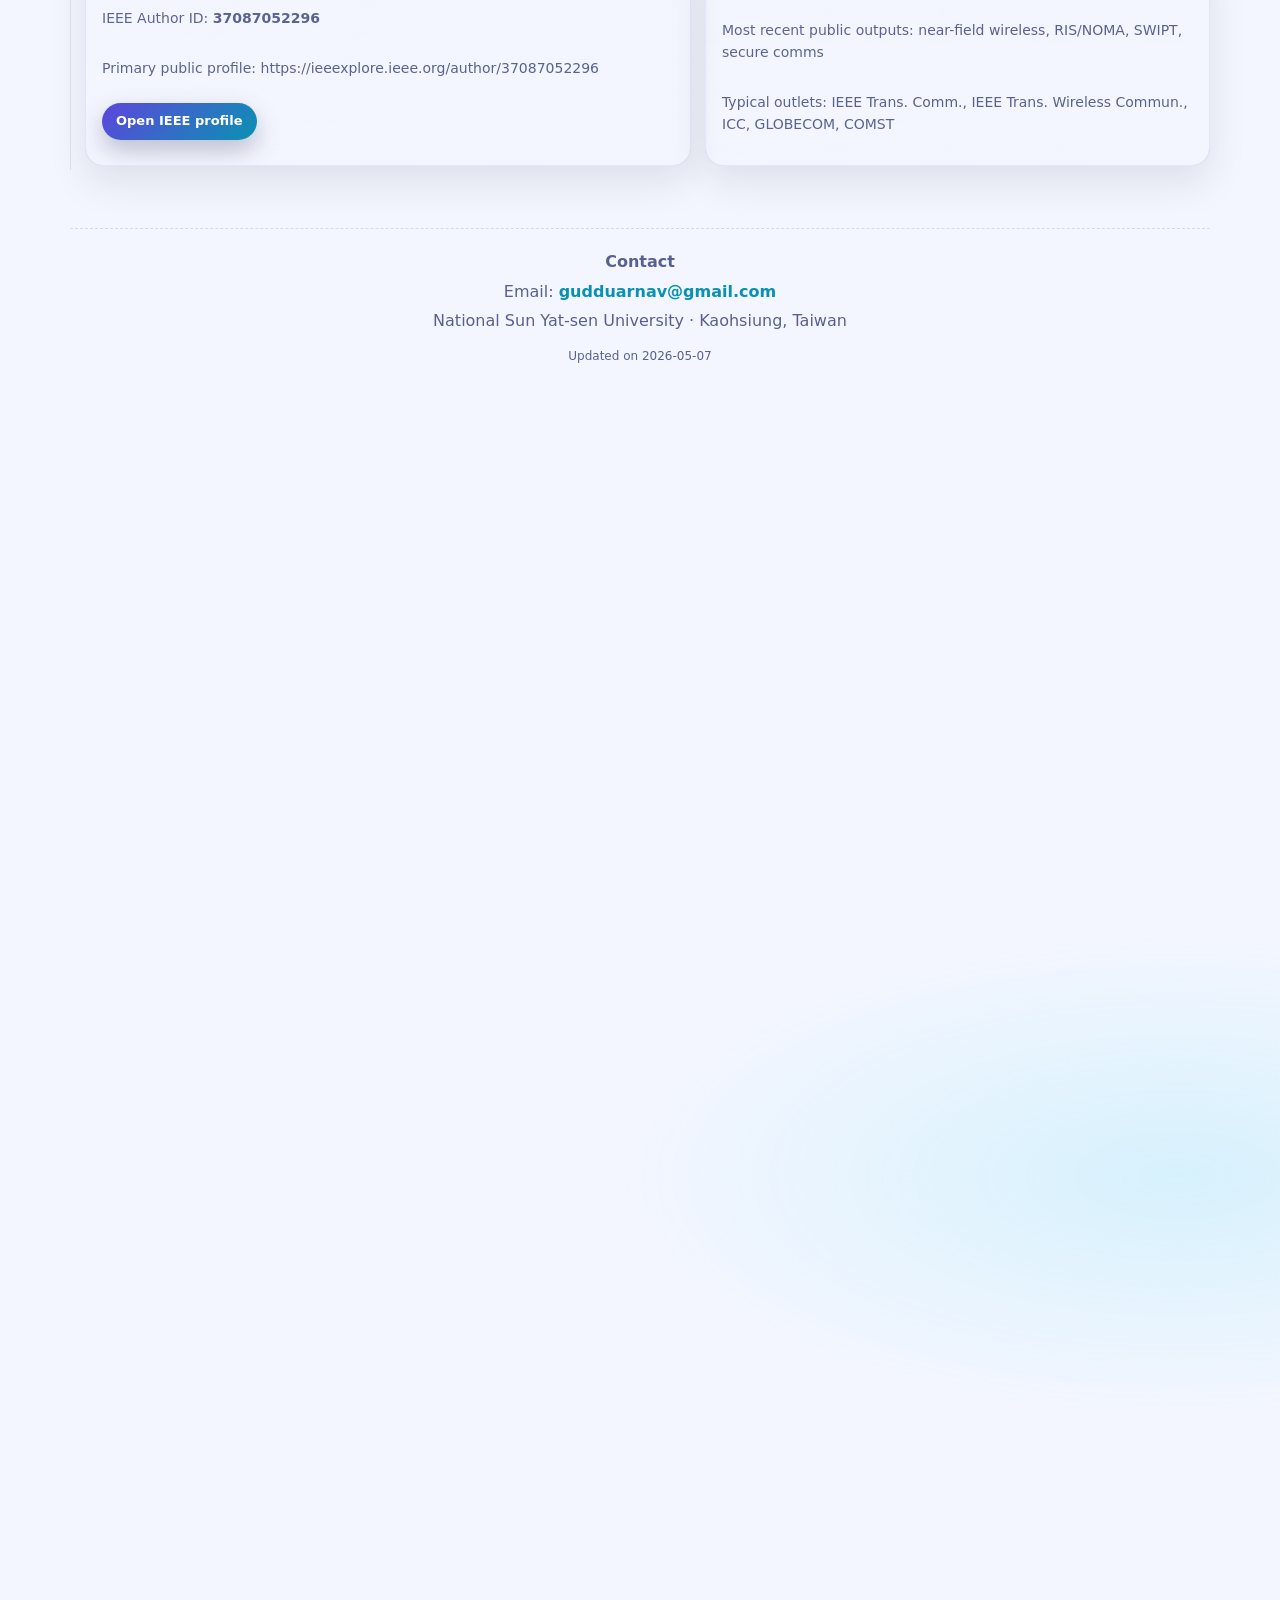
==== commit 22f80502: "Update index.html" ====
--- a/index.html
+++ b/index.html
@@ -974,21 +974,6 @@
           <a href="#research">Research</a>
           <a href="#contact">Contact</a>
         </nav>
-        <div class="menu-divider" aria-hidden="true"></div>
-        <nav class="menu-segment" aria-label="Research visibility">
-          <span class="menu-segment-title">Research Identity</span>
-          <a href="#ieee-profile">IEEE</a>
-          <a href="#profiles">Profile Links</a>
-          <a href="#orcid-profile">ORCID</a>
-          <a href="#scholar-profile">Scholar</a>
-        </nav>
-        <div class="menu-divider" aria-hidden="true"></div>
-        <nav class="menu-segment menu-external" aria-label="External profiles">
-          <span class="menu-segment-title">Live Profiles</span>
-          <a href="https://ieeexplore.ieee.org/author/37087052296" target="_blank" rel="noopener noreferrer" data-external="true">IEEE</a>
-          <a href="https://orcid.org/0000-0002-8167-7501" target="_blank" rel="noopener noreferrer" data-external="true">ORCID</a>
-          <a href="https://scholar.google.com/citations?user=HdMekI8AAAAJ&amp;hl=en" target="_blank" rel="noopener noreferrer" data-external="true">Scholar</a>
-        </nav>
       </div>
     </div>
   </header>
@@ -1103,6 +1088,26 @@
           </p>
           <p class="pub-item">
             <span class="pub-meta">[7]</span>
+            Ruby Jane Pedronan Agullana, Keshav Singh, <span class="name-highlight">Arnav Mukhopadhyay</span>, Hyundong Shin, and Trung Q. Duong,
+            <em>"Active Reconfigurable Intelligent Surface Assisted Near-Field Covert-Overt Communications"</em>,
+            <em>IEEE GLOBECOM 2025</em>, 2025.
+            doi:
+            <a href="https://doi.org/10.1109/GLOBECOM59602.2025.11431934" target="_blank" rel="noopener noreferrer">
+              10.1109/GLOBECOM59602.2025.11431934
+            </a>.
+          </p>
+          <p class="pub-item">
+            <span class="pub-meta">[8]</span>
+            Ani Rosyidah, Hasriyasni Mandalika, <span class="name-highlight">Arnav Mukhopadhyay</span>, Mayur Katwe, K. Singh, and C. Pan,
+            <em>"Joint Phase and Power Optimization in SIM-Assisted NOMA Downlink Systems"</em>,
+            <em>IEEE GLOBECOM 2025</em>, 2025.
+            doi:
+            <a href="https://doi.org/10.1109/GLOBECOM59602.2025.11432135" target="_blank" rel="noopener noreferrer">
+              10.1109/GLOBECOM59602.2025.11432135
+            </a>.
+          </p>
+          <p class="pub-item">
+            <span class="pub-meta">[9]</span>
             R. B. Chaudhuri, <span class="name-highlight">A. Mukhopadhyay</span>, A. Bogoni, and A. D. Barman,
             <em>"Software Defined Optically Generated Pre-coded QPSK Modulated Microwave Signal"</em>,
             in <em>Proc. IEEE MTT-S Int. Microw. RF Conf. (IMaRC)</em>, 2018, pp. 1–3,
@@ -1112,33 +1117,13 @@
             </a>.
           </p>
           <p class="pub-item">
-            <span class="pub-meta">[8]</span>
-            R. B. Chaudhuri, <span class="name-highlight">A. Mukhopadhyay</span>, and A. D. Barman,
+            <span class="pub-meta">[10]</span>
+            R. B. Chaudhuri, <span class="name-highlight">Arnav Mukhopadhyay</span>, and A. D. Barman,
             <em>"Linearity analysis of a frequency tripled optically generated radio frequency signal"</em>,
             in <em>Proc. Int. Conf. Microw. Photon. (ICMAP)</em>, 2018, pp. 1–2,
             doi:
             <a href="https://doi.org/10.1109/ICMAP.2018.8354513" target="_blank" rel="noopener noreferrer">
               10.1109/ICMAP.2018.8354513
-            </a>.
-          </p>
-          <p class="pub-item">
-            <span class="pub-meta">[9]</span>
-            Ani Rosyidah, Hasriyasni Mandalika, <span class="name-highlight">Arnav Mukhopadhyay</span>, Mayur Katwe, K. Singh, and C. Pan,
-            <em>"Joint Phase and Power Optimization in SIM-Assisted NOMA Downlink Systems"</em>,
-            <em>IEEE GLOBECOM 2025</em>, 2025.
-            doi:
-            <a href="https://doi.org/10.1109/GLOBECOM59602.2025.11432135" target="_blank" rel="noopener noreferrer">
-              10.1109/GLOBECOM59602.2025.11432135
-            </a>.
-          </p>
-          <p class="pub-item">
-            <span class="pub-meta">[10]</span>
-            Ruby Jane Pedronan Agullana, Keshav Singh, <span class="name-highlight">Arnav Mukhopadhyay</span>, Hyundong Shin, and Trung Q. Duong,
-            <em>"Active Reconfigurable Intelligent Surface Assisted Near-Field Covert-Overt Communications"</em>,
-            <em>IEEE GLOBECOM 2025</em>, 2025.
-            doi:
-            <a href="https://doi.org/10.1109/GLOBECOM59602.2025.11431934" target="_blank" rel="noopener noreferrer">
-              10.1109/GLOBECOM59602.2025.11431934
             </a>.
           </p>
         </article>
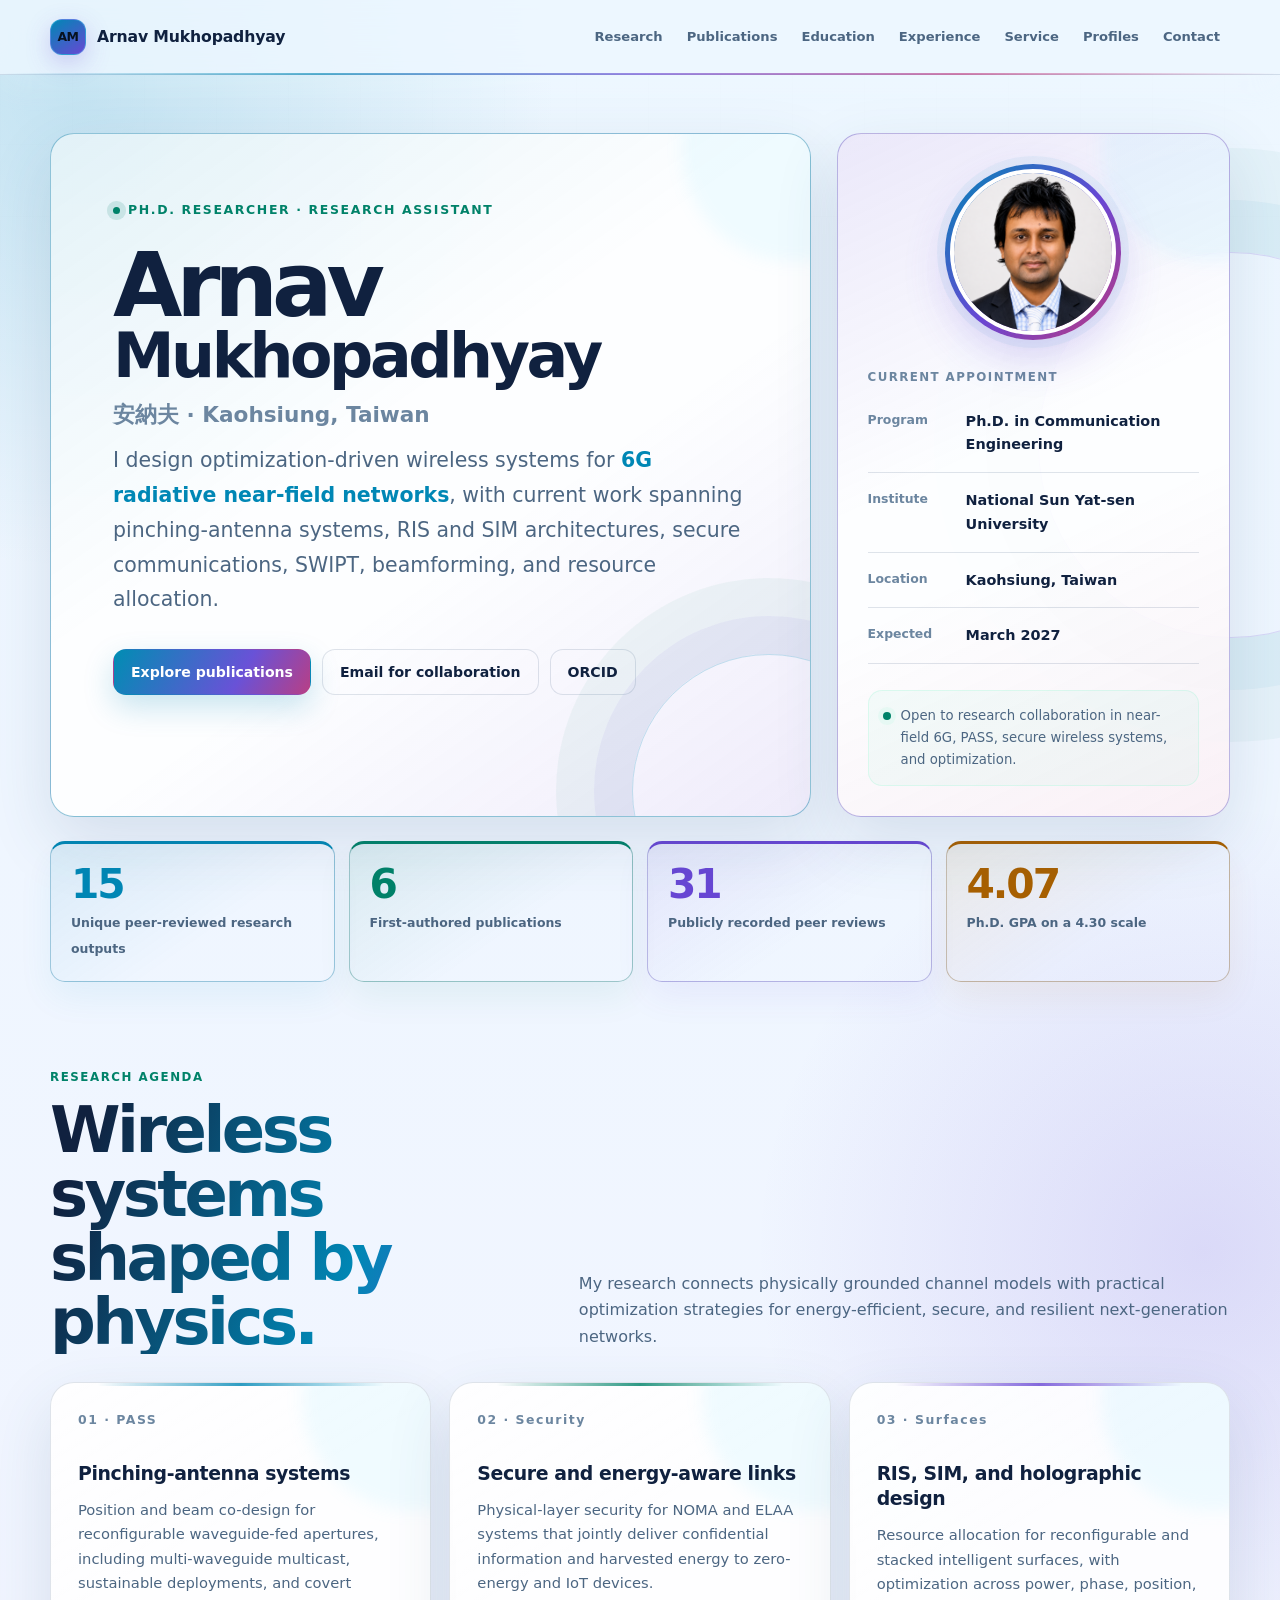
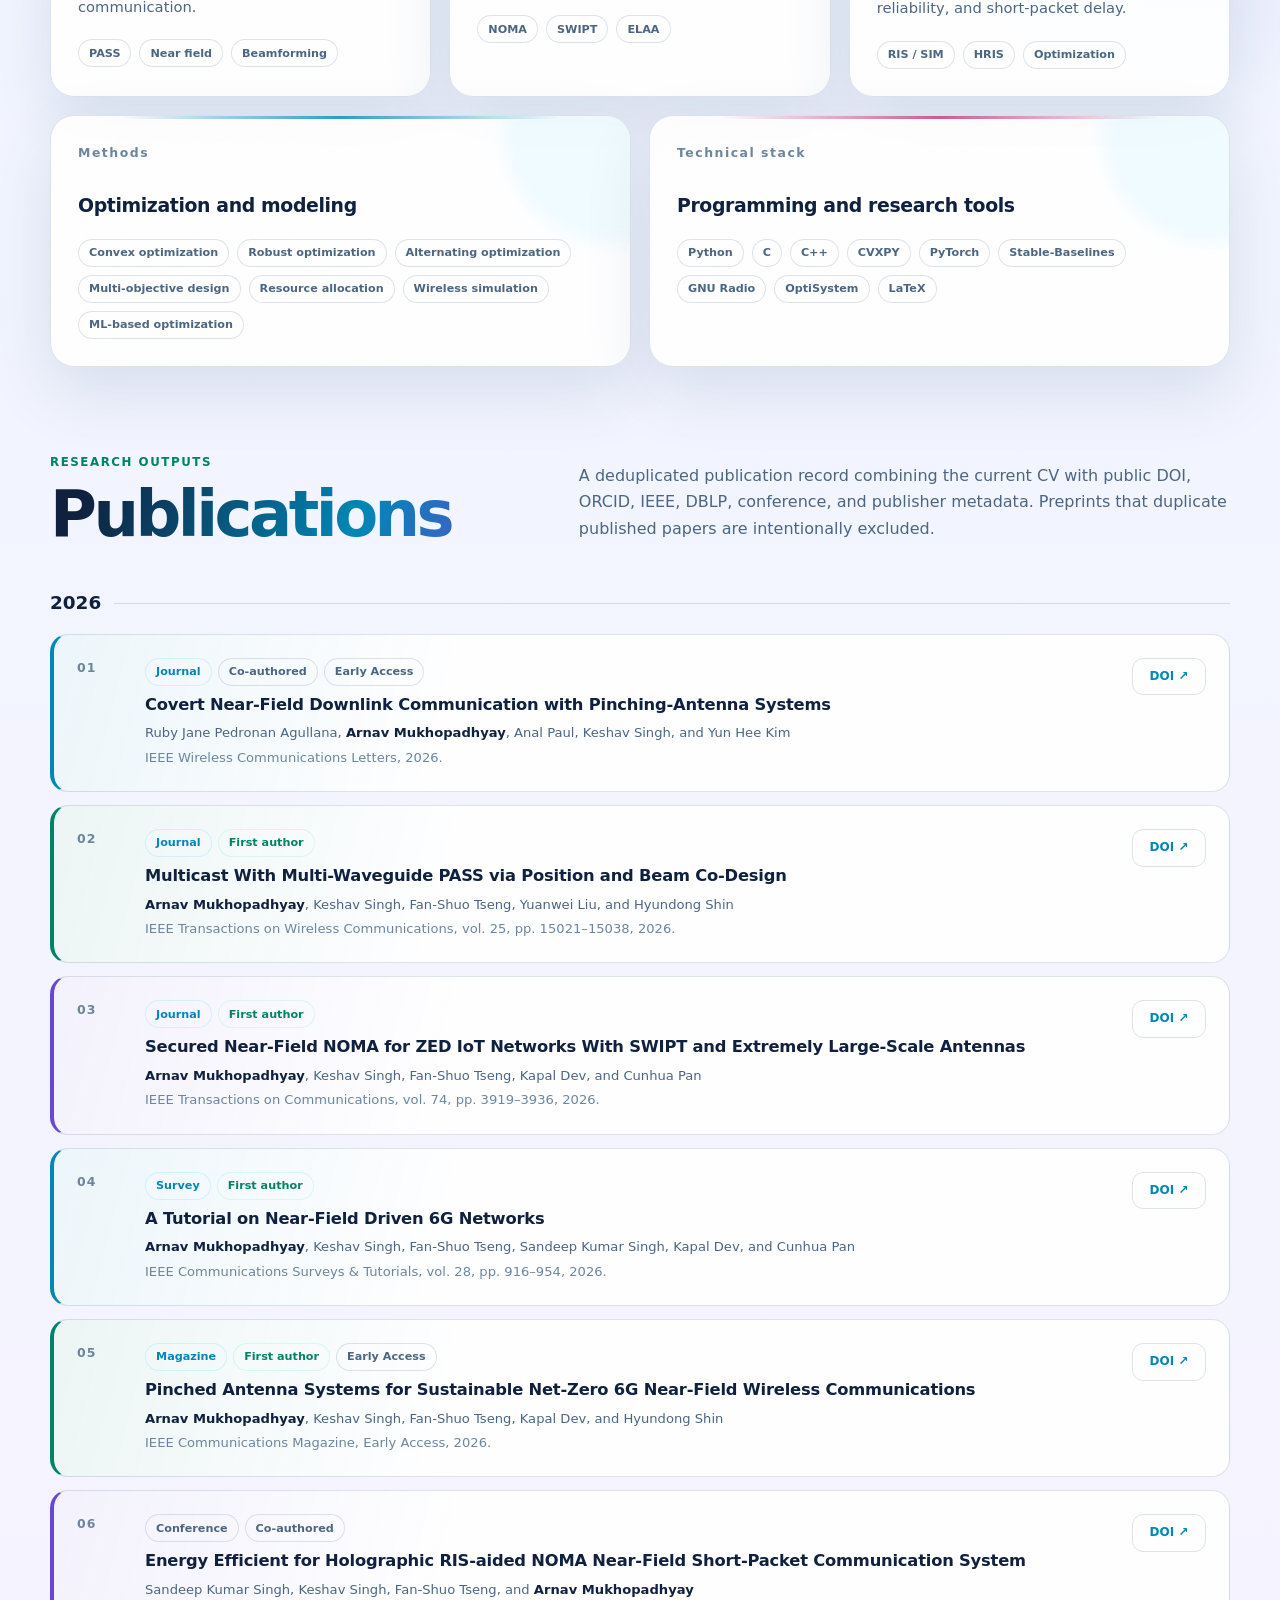
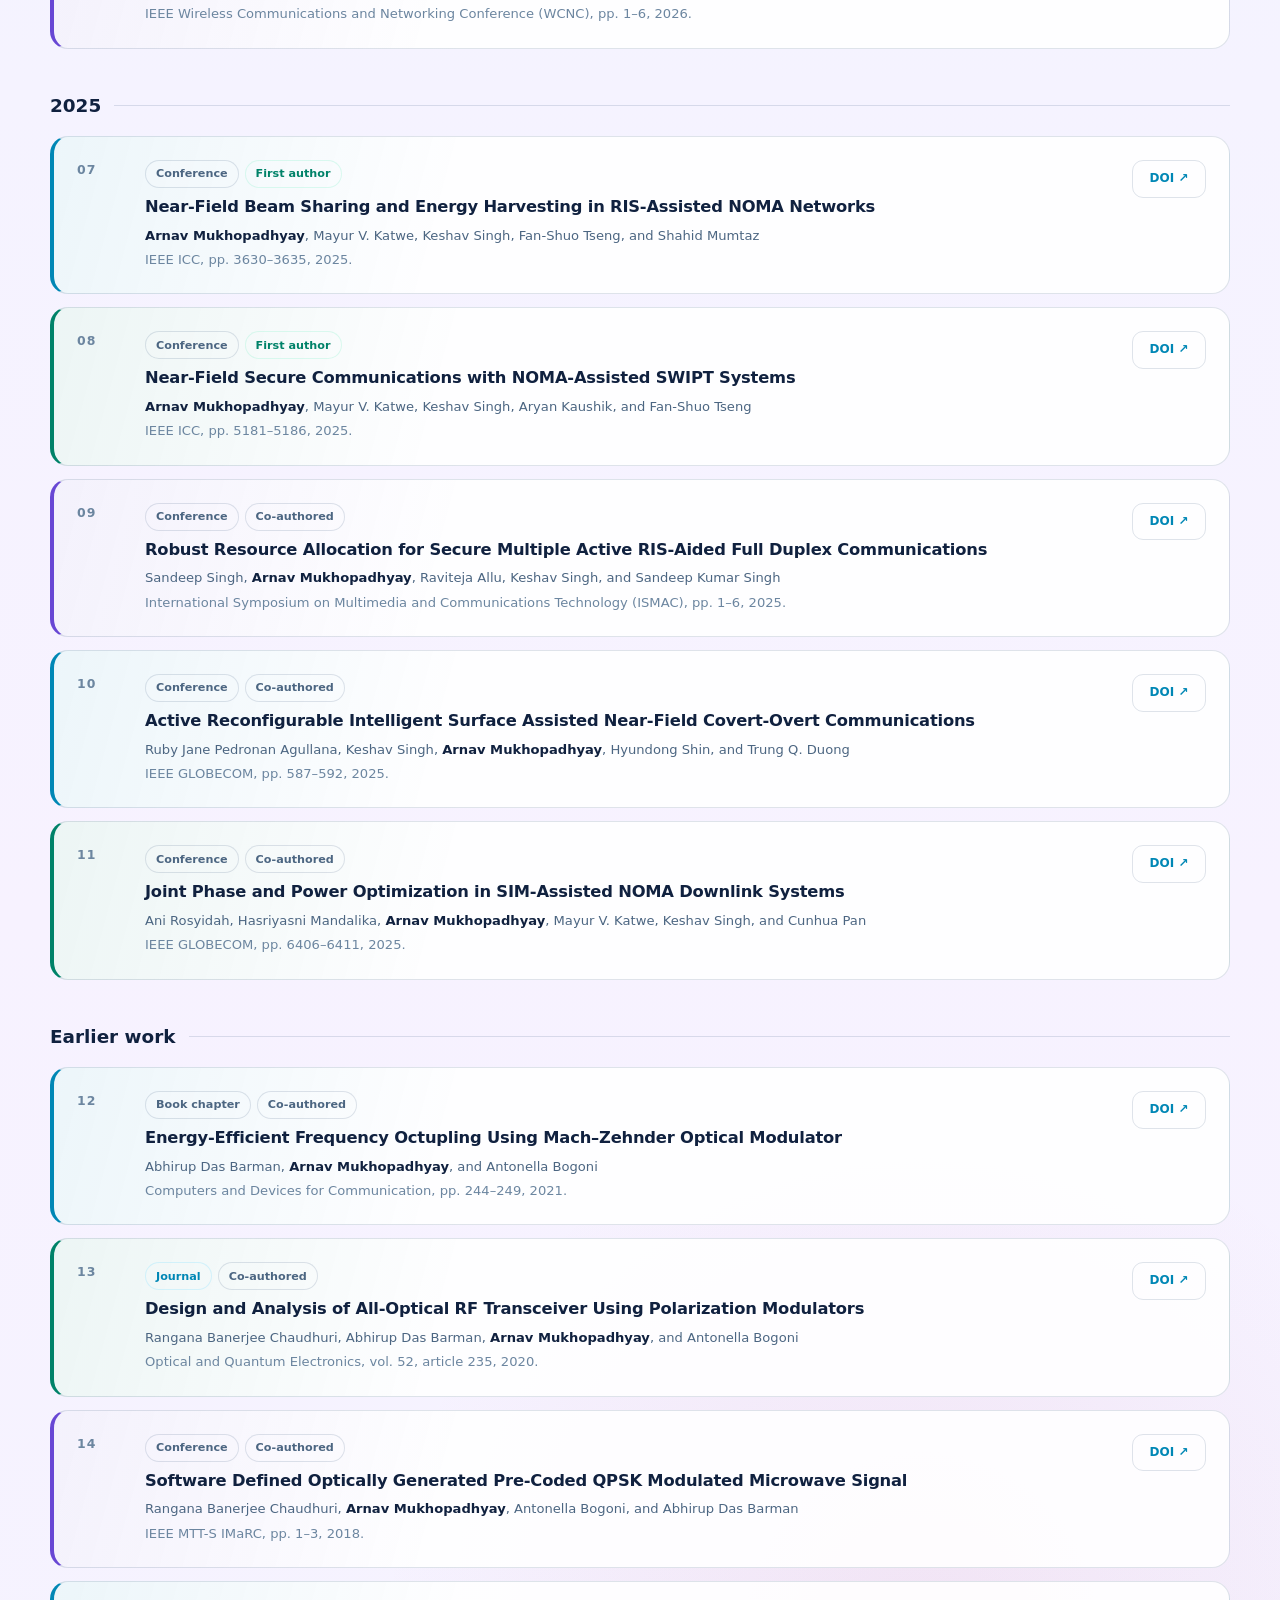
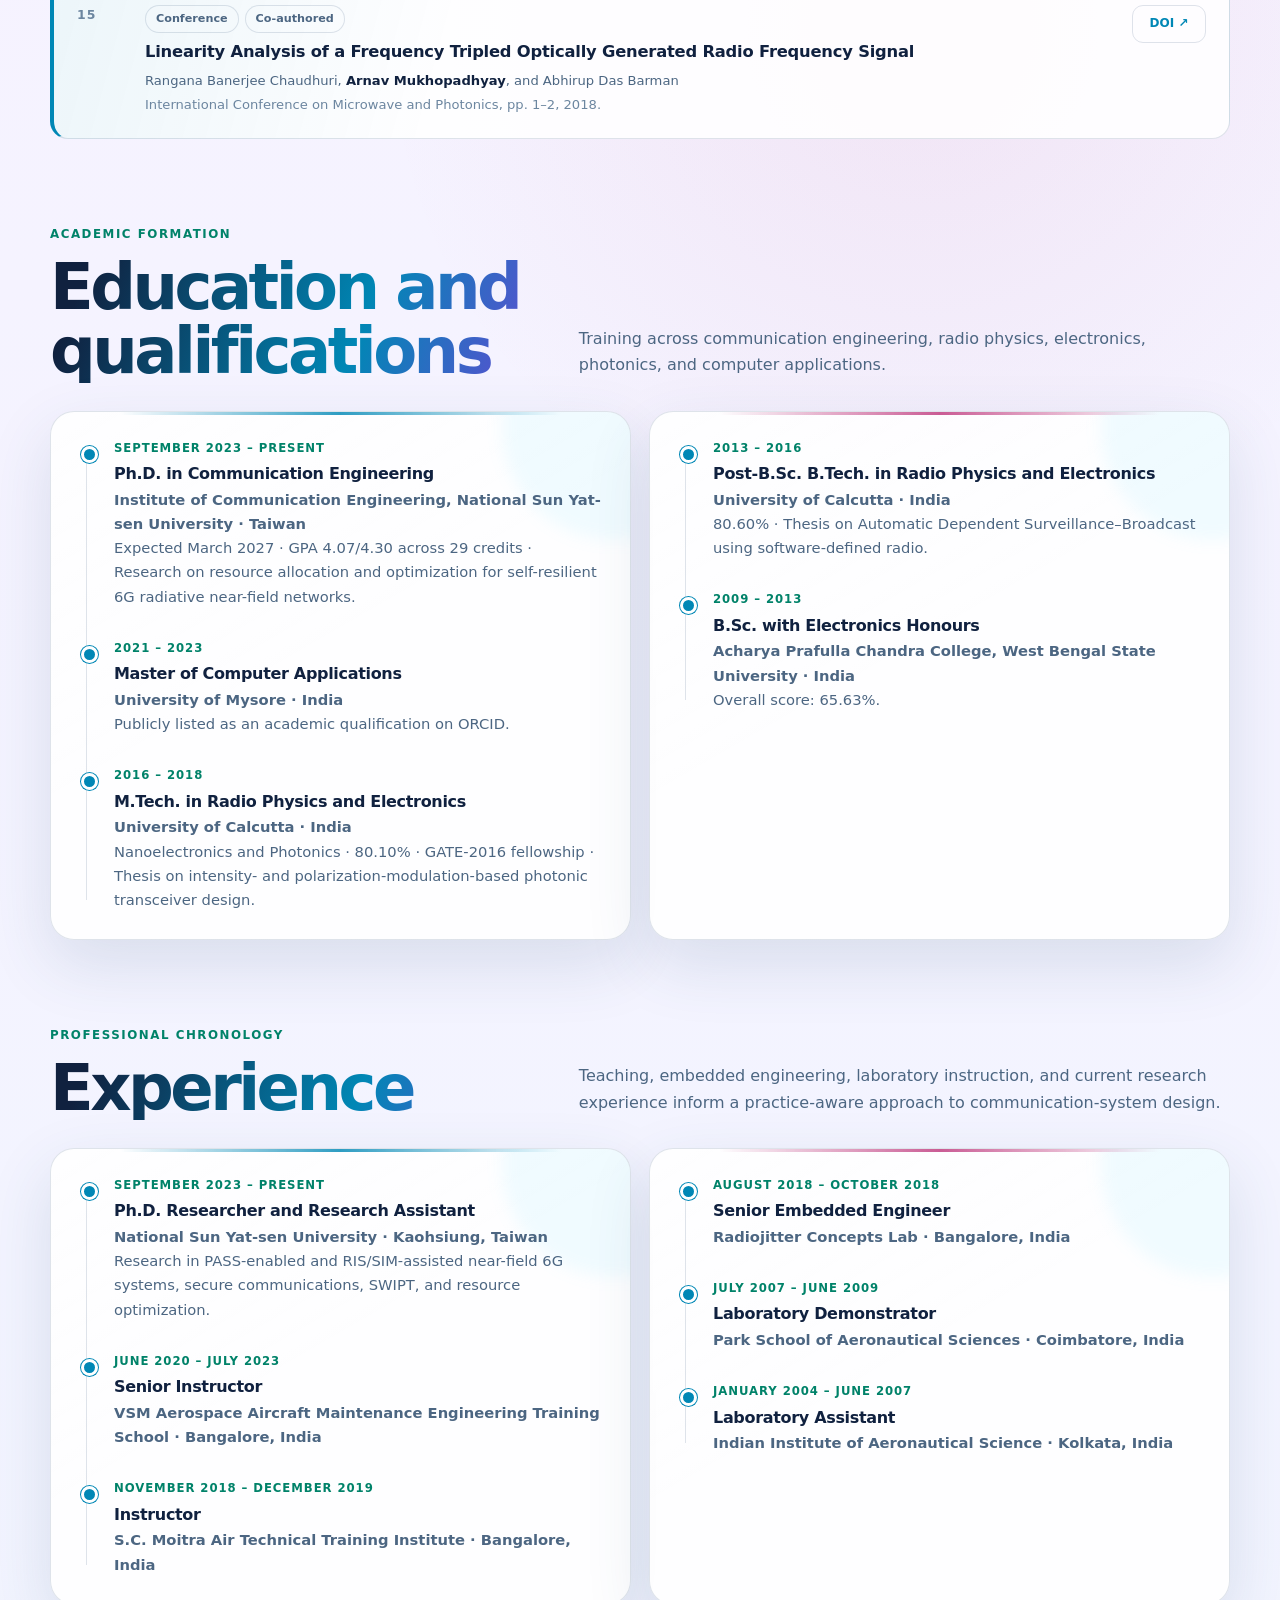
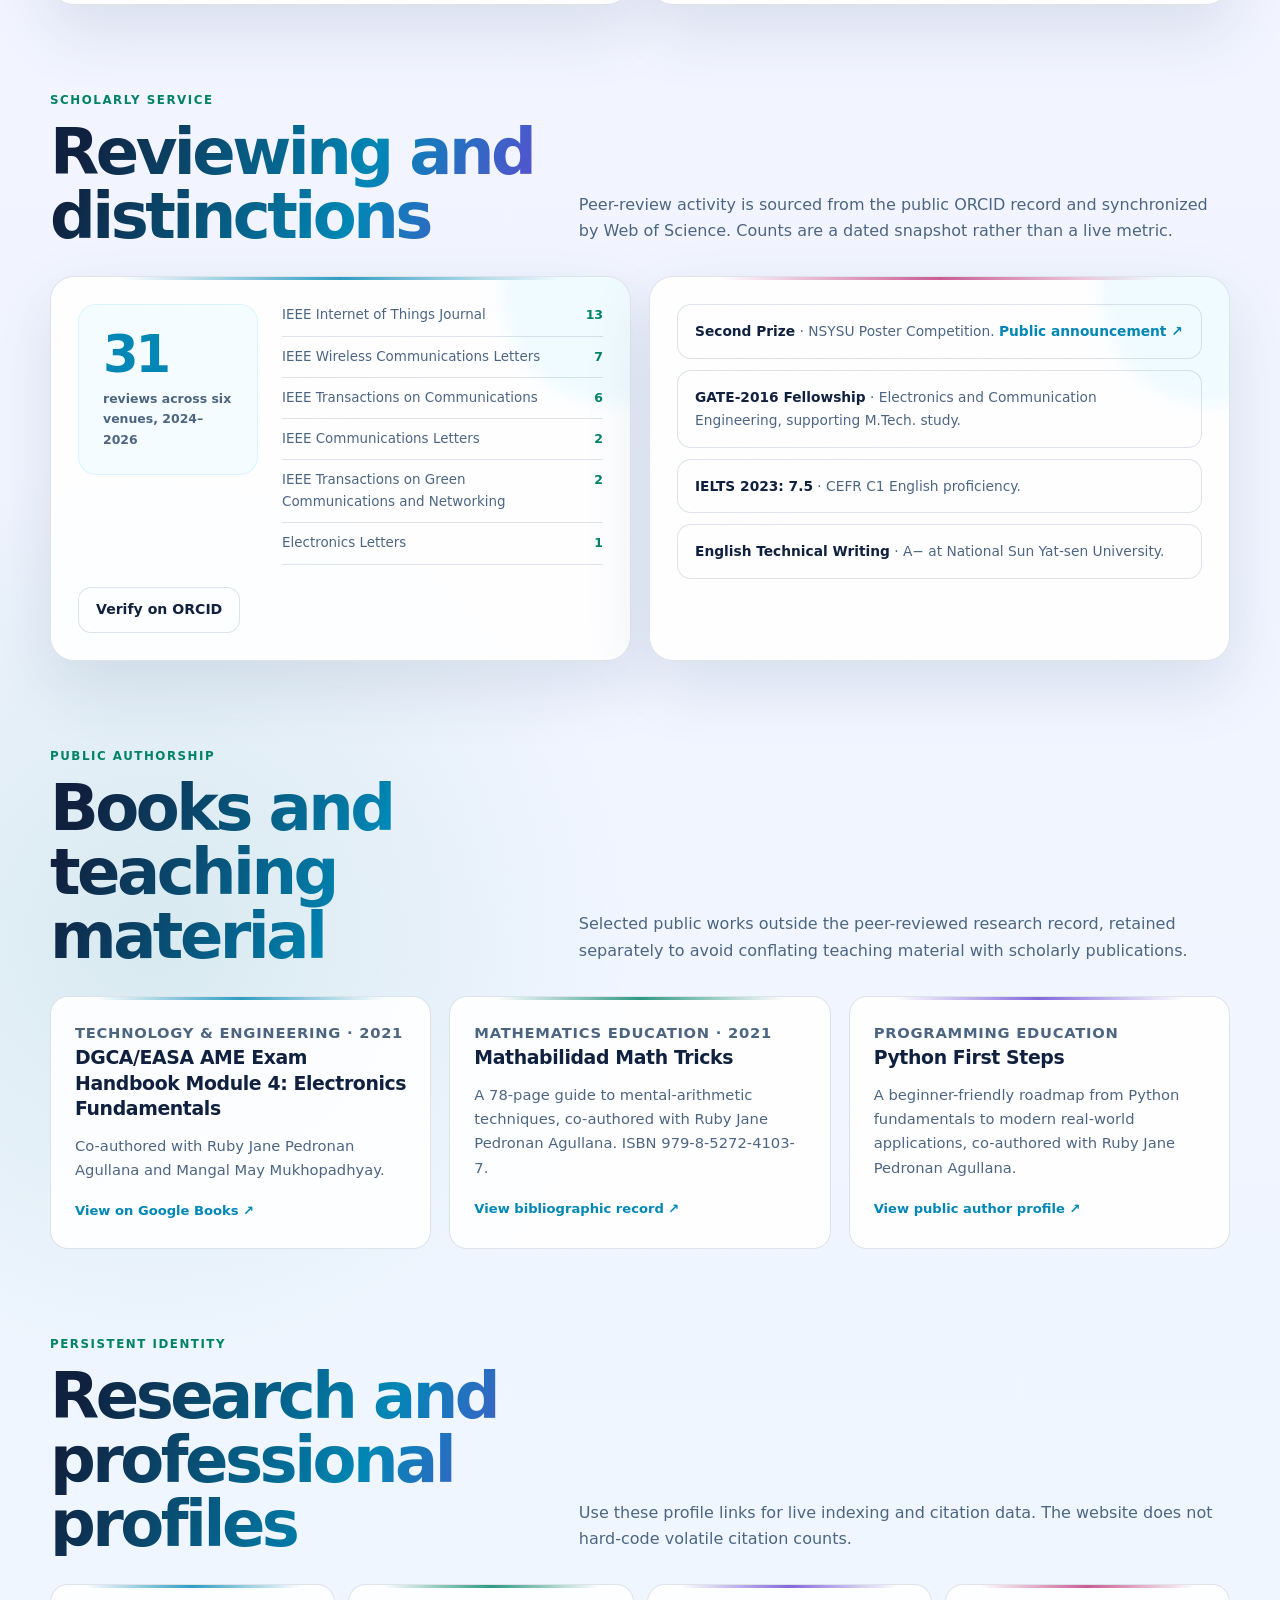
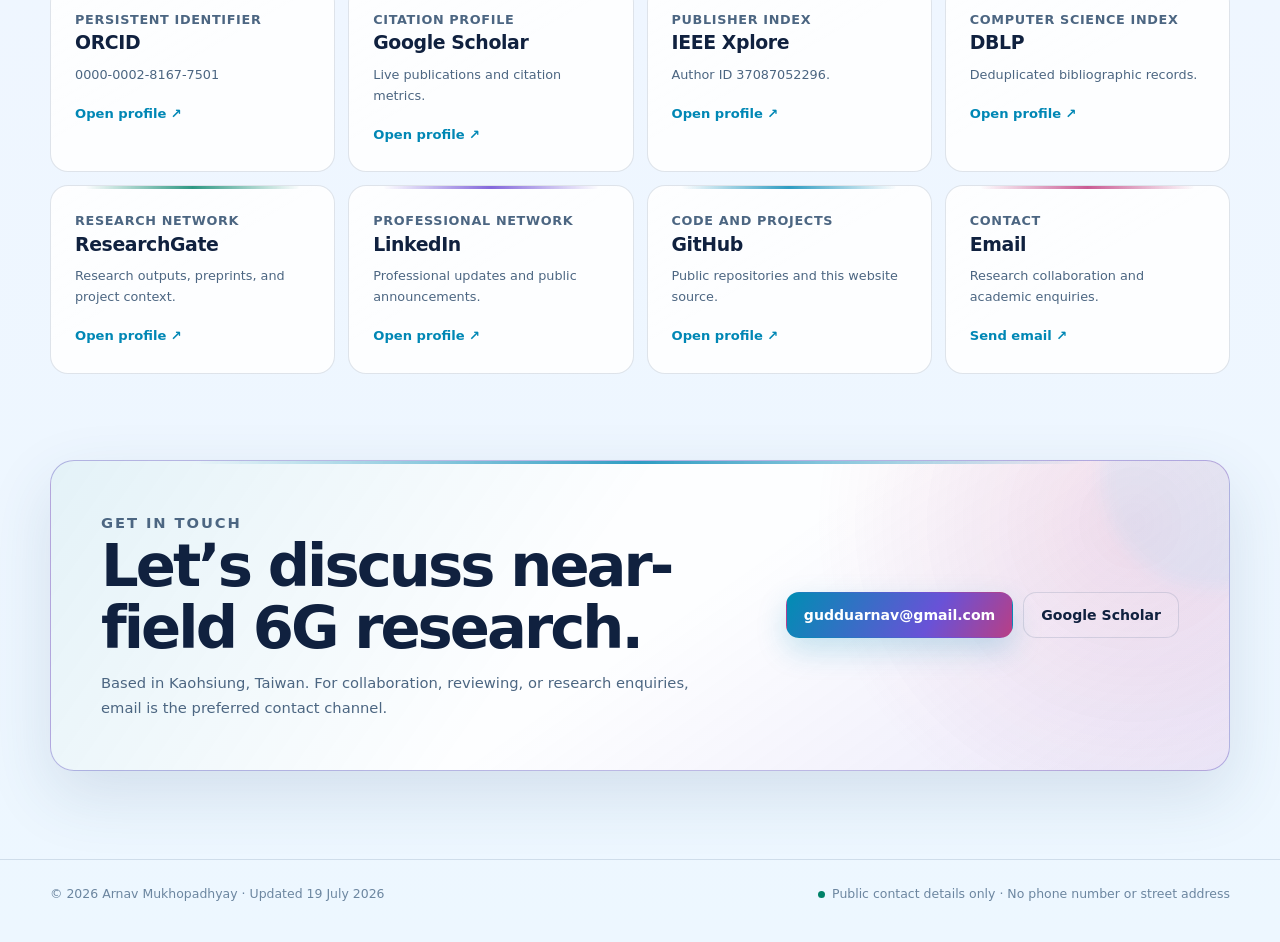
==== commit d2d81c09: "updated" ====
--- a/index.html
+++ b/index.html
@@ -1,53 +1,109 @@
-<!DOCTYPE html>
+<!doctype html>
 <html lang="en">
 <head>
-  <meta charset="utf-8" />
-  <meta name="viewport" content="width=device-width, initial-scale=1" />
-  <title>Arnav Mukhopadhyay — PhD Researcher</title>
+  <meta charset="utf-8">
+  <meta name="viewport" content="width=device-width, initial-scale=1">
+  <title>Arnav Mukhopadhyay | 6G Near-Field Wireless Researcher</title>
   <meta
     name="description"
-    content="Personal webpage of Arnav Mukhopadhyay, PhD Researcher, National Sun Yat-sen University, Kaohsiung, Taiwan."
-  />
+    content="Arnav Mukhopadhyay is a Ph.D. researcher at National Sun Yat-sen University working on PASS-enabled 6G near-field networks, secure communications, SWIPT, beamforming, and optimization."
+  >
+  <meta name="author" content="Arnav Mukhopadhyay">
+  <meta name="theme-color" content="#07111f">
+  <meta name="color-scheme" content="dark light">
+  <meta name="robots" content="index, follow">
+  <link rel="canonical" href="https://gudduarnav.github.io/">
+  <link rel="icon" href="favicon.ico" sizes="any">
+  <link rel="apple-touch-icon" href="apple-touch-icon.png">
+  <meta property="og:type" content="profile">
+  <meta property="og:title" content="Arnav Mukhopadhyay | 6G Near-Field Wireless Researcher">
+  <meta
+    property="og:description"
+    content="Research portfolio, publications, education, experience, and scholarly profiles of Arnav Mukhopadhyay."
+  >
+  <meta property="og:url" content="https://gudduarnav.github.io/">
+  <meta property="og:site_name" content="Arnav Mukhopadhyay">
+  <meta property="og:image" content="https://gudduarnav.github.io/fav_icon.png">
+  <meta property="og:image:alt" content="Portrait of Arnav Mukhopadhyay">
+  <meta name="twitter:card" content="summary_large_image">
+  <script type="application/ld+json">
+    {
+      "@context": "https://schema.org",
+      "@type": "Person",
+      "name": "Arnav Mukhopadhyay",
+      "alternateName": "Arnav Mukhopadhyay 安納夫",
+      "url": "https://gudduarnav.github.io/",
+      "email": "mailto:gudduarnav@gmail.com",
+      "jobTitle": "Ph.D. Researcher and Research Assistant",
+      "affiliation": {
+        "@type": "CollegeOrUniversity",
+        "name": "National Sun Yat-sen University"
+      },
+      "address": {
+        "@type": "PostalAddress",
+        "addressLocality": "Kaohsiung",
+        "addressCountry": "Taiwan"
+      },
+      "knowsAbout": [
+        "6G wireless communications",
+        "Near-field communications",
+        "Pinching-antenna systems",
+        "Reconfigurable intelligent surfaces",
+        "Secure communications",
+        "Simultaneous wireless information and power transfer",
+        "Beamforming",
+        "Convex optimization"
+      ],
+      "sameAs": [
+        "https://orcid.org/0000-0002-8167-7501",
+        "https://scholar.google.com/citations?user=HdMekI8AAAAJ&hl=en",
+        "https://ieeexplore.ieee.org/author/37087052296",
+        "https://dblp.org/pid/417/8805",
+        "https://www.researchgate.net/profile/Arnav-Mukhopadhyay",
+        "https://www.linkedin.com/in/gudduarnav",
+        "https://github.com/gudduarnav"
+      ]
+    }
+  </script>
   <style>
     :root {
-      --bg: #060918;
-      --bg-radial-1: rgba(108, 92, 231, 0.22);
-      --bg-radial-2: rgba(16, 185, 129, 0.2);
-      --bg-radial-3: rgba(14, 165, 233, 0.2);
-      --panel: #101936;
-      --panel-soft: rgba(255, 255, 255, 0.05);
-      --text: #e9ecff;
-      --text-dim: #a5abd9;
-      --accent-1: #7c5cff;
-      --accent-2: #22d3ee;
-      --accent-3: #34d399;
-      --accent-4: #f472b6;
-      --accent-solid: #0e172f;
-      --border: rgba(255, 255, 255, 0.12);
-      --shadow: 0 18px 45px rgba(2, 6, 23, 0.45);
-      --surface-border: color-mix(in srgb, var(--border) 90%, transparent);
-      --surface-rim: color-mix(in srgb, var(--panel) 85%, var(--accent-1));
-      --radius: 18px;
-      --max-width: min(1140px, 93vw);
+      --bg: #040918;
+      --bg-elevated: #09162a;
+      --panel: rgba(10, 25, 49, 0.86);
+      --panel-strong: #0d203c;
+      --text: #f2f8ff;
+      --muted: #aec3d8;
+      --faint: #7690aa;
+      --line: rgba(157, 188, 218, 0.18);
+      --cyan: #58d8ff;
+      --mint: #61f2bd;
+      --amber: #ffc35c;
+      --violet: #a98cff;
+      --pink: #ff79b8;
+      --danger: #ff9f9f;
+      --shadow: 0 28px 80px rgba(0, 0, 0, 0.34);
+      --radius: 24px;
+      --radius-small: 15px;
+      --max-width: 1180px;
     }
 
     @media (prefers-color-scheme: light) {
       :root {
-        --bg: #f4f6ff;
-        --bg-radial-1: rgba(124, 92, 255, 0.12);
-        --bg-radial-2: rgba(34, 211, 238, 0.14);
-        --bg-radial-3: rgba(16, 185, 129, 0.13);
-        --panel: #ffffff;
-        --panel-soft: rgba(15, 23, 42, 0.03);
-        --text: #141933;
-        --text-dim: #58608f;
-        --accent-1: #5b43dc;
-        --accent-2: #0891b2;
-        --accent-3: #10b981;
-        --accent-4: #db2777;
-        --accent-solid: #e9edff;
-        --border: rgba(15, 23, 42, 0.12);
-        --shadow: 0 16px 38px rgba(15, 23, 42, 0.1);
+        --bg: #edf7ff;
+        --bg-elevated: #f7f2ff;
+        --panel: rgba(255, 255, 255, 0.88);
+        --panel-strong: #ffffff;
+        --text: #10213f;
+        --muted: #4c6682;
+        --faint: #6c86a0;
+        --line: rgba(40, 76, 114, 0.15);
+        --cyan: #0087b5;
+        --mint: #008269;
+        --amber: #a86000;
+        --violet: #6847d4;
+        --pink: #be387d;
+        --danger: #a12b2b;
+        --shadow: 0 24px 65px rgba(52, 82, 122, 0.14);
       }
     }
 
@@ -57,35 +113,56 @@
 
     html {
       scroll-behavior: smooth;
-    }
-
-    html,
+      scroll-padding-top: 96px;
+    }
+
     body {
       margin: 0;
-      padding: 0;
-    }
-
-    body {
-      font-family: "Segoe UI", Roboto, Inter, system-ui, -apple-system, Arial, sans-serif;
+      min-width: 320px;
+      min-height: 100vh;
+      overflow-x: hidden;
       background:
-        radial-gradient(1100px 500px at 8% -10%, var(--bg-radial-1), transparent 60%),
-        radial-gradient(1050px 450px at 92% 15%, var(--bg-radial-2), transparent 55%),
-        radial-gradient(900px 400px at 45% 110%, var(--bg-radial-3), transparent 50%),
-        var(--bg);
+        radial-gradient(circle at 6% 1%, color-mix(in srgb, var(--cyan) 18%, transparent), transparent 30rem),
+        radial-gradient(circle at 94% 14%, color-mix(in srgb, var(--violet) 16%, transparent), transparent 28rem),
+        radial-gradient(circle at 72% 54%, color-mix(in srgb, var(--pink) 8%, transparent), transparent 34rem),
+        radial-gradient(circle at 12% 82%, color-mix(in srgb, var(--mint) 10%, transparent), transparent 30rem),
+        linear-gradient(180deg, var(--bg), var(--bg-elevated) 46%, var(--bg));
       color: var(--text);
-      line-height: 1.58;
-      min-height: 100vh;
-      position: relative;
-      overflow-x: hidden;
+      font-family:
+        Inter, ui-sans-serif, system-ui, -apple-system, BlinkMacSystemFont, "Segoe UI",
+        sans-serif;
+      line-height: 1.65;
+      text-rendering: optimizeLegibility;
     }
 
     body::before {
-      content: "";
       position: fixed;
       inset: 0;
+      z-index: -1;
+      background-image:
+        linear-gradient(var(--line) 1px, transparent 1px),
+        linear-gradient(90deg, var(--line) 1px, transparent 1px);
+      background-size: 72px 72px;
+      content: "";
+      mask-image: linear-gradient(to bottom, rgba(0, 0, 0, 0.2), transparent 72%);
+      opacity: 0.22;
       pointer-events: none;
-      background: linear-gradient(130deg, rgba(255, 255, 255, 0.02), transparent 35%);
-      z-index: -2;
+    }
+
+    body::after {
+      position: fixed;
+      top: 28%;
+      right: -9rem;
+      z-index: -1;
+      width: 24rem;
+      height: 24rem;
+      border: 1px solid color-mix(in srgb, var(--violet) 18%, transparent);
+      border-radius: 50%;
+      box-shadow:
+        0 0 0 52px color-mix(in srgb, var(--cyan) 5%, transparent),
+        0 0 0 104px color-mix(in srgb, var(--mint) 4%, transparent);
+      content: "";
+      pointer-events: none;
     }
 
     a {
@@ -93,1409 +170,2259 @@
       text-decoration: none;
     }
 
+    a:focus-visible,
+    button:focus-visible {
+      outline: 3px solid var(--amber);
+      outline-offset: 4px;
+    }
+
+    button {
+      color: inherit;
+      font: inherit;
+    }
+
+    strong {
+      color: var(--text);
+    }
+
+    .skip-link {
+      position: fixed;
+      top: 10px;
+      left: 10px;
+      z-index: 100;
+      padding: 10px 14px;
+      border-radius: 10px;
+      background: var(--text);
+      color: var(--bg);
+      font-weight: 800;
+      transform: translateY(-160%);
+      transition: transform 0.2s ease;
+    }
+
+    .skip-link:focus {
+      transform: translateY(0);
+    }
+
     .container {
-      width: var(--max-width);
-      margin: 0 auto;
-    }
-
-    .chip {
+      width: min(var(--max-width), calc(100% - 40px));
+      margin-inline: auto;
+    }
+
+    .site-header {
+      position: sticky;
+      top: 0;
+      z-index: 50;
+      border-bottom: 1px solid var(--line);
+      background: color-mix(in srgb, var(--bg) 82%, transparent);
+      box-shadow: 0 10px 35px color-mix(in srgb, var(--bg) 18%, transparent);
+      backdrop-filter: blur(18px);
+    }
+
+    .site-header::after {
+      position: absolute;
+      right: 0;
+      bottom: -1px;
+      left: 0;
+      height: 2px;
+      background: linear-gradient(90deg, transparent, var(--cyan), var(--violet), var(--pink), transparent);
+      content: "";
+      opacity: 0.62;
+    }
+
+    .header-inner {
+      display: flex;
+      min-height: 74px;
+      align-items: center;
+      justify-content: space-between;
+      gap: 22px;
+    }
+
+    .brand {
       display: inline-flex;
       align-items: center;
-      gap: 6px;
+      gap: 11px;
+      font-size: 0.98rem;
+      font-weight: 850;
+      letter-spacing: -0.01em;
+      white-space: nowrap;
+    }
+
+    .brand-mark {
+      display: grid;
+      width: 36px;
+      height: 36px;
+      place-items: center;
+      border: 1px solid rgba(101, 217, 255, 0.34);
+      border-radius: 12px;
+      background: linear-gradient(145deg, var(--cyan), var(--violet));
+      color: #06111e;
+      font-size: 0.78rem;
+      letter-spacing: -0.04em;
+      box-shadow: 0 8px 24px color-mix(in srgb, var(--violet) 25%, transparent);
+    }
+
+    .nav-toggle {
+      display: none;
+      width: 44px;
+      height: 44px;
+      border: 1px solid var(--line);
+      border-radius: 13px;
+      background: var(--panel);
+      cursor: pointer;
+    }
+
+    .nav-toggle span {
+      display: block;
+      width: 19px;
+      height: 2px;
+      margin: 4px auto;
       border-radius: 999px;
-      padding: 7px 14px;
-      font-size: 12px;
-      letter-spacing: 0.2px;
-      font-weight: 700;
-      background: linear-gradient(90deg, rgba(124, 92, 255, 0.2), rgba(34, 211, 238, 0.2));
-      border: 1px solid rgba(255, 255, 255, 0.16);
-      text-transform: uppercase;
-      color: var(--text);
-    }
-
-    .name-highlight {
-      background: linear-gradient(135deg, var(--accent-1), var(--accent-2));
-      -webkit-background-clip: text;
-      -webkit-text-fill-color: transparent;
-      font-weight: 700;
-    }
-
-    .surface {
-      background: linear-gradient(180deg, rgba(255, 255, 255, 0.05), rgba(255, 255, 255, 0.02));
-      border: 1px solid var(--surface-border);
-      outline: 1px solid var(--surface-rim);
-      outline-offset: -1px;
-      border-radius: var(--radius);
-      box-shadow: var(--shadow);
-      transition: transform 0.22s ease, border-color 0.22s ease, box-shadow 0.22s ease;
+      background: currentColor;
+      transition: transform 0.2s ease, opacity 0.2s ease;
+    }
+
+    .nav-toggle[aria-expanded="true"] span:first-child {
+      transform: translateY(6px) rotate(45deg);
+    }
+
+    .nav-toggle[aria-expanded="true"] span:nth-child(2) {
+      opacity: 0;
+    }
+
+    .nav-toggle[aria-expanded="true"] span:last-child {
+      transform: translateY(-6px) rotate(-45deg);
+    }
+
+    .site-nav {
+      display: flex;
+      align-items: center;
+      gap: 4px;
+    }
+
+    .site-nav a {
+      padding: 9px 10px;
+      border-radius: 10px;
+      color: var(--muted);
+      font-size: 0.82rem;
+      font-weight: 750;
+      transition: background 0.2s ease, color 0.2s ease;
+    }
+
+    .site-nav a:hover,
+    .site-nav a.active {
+      background: rgba(101, 217, 255, 0.09);
+      color: var(--cyan);
+    }
+
+    main {
+      padding: 58px 0 88px;
+    }
+
+    .hero {
+      display: grid;
+      grid-template-columns: minmax(0, 1.45fr) minmax(300px, 0.75fr);
+      gap: 26px;
+      align-items: stretch;
+    }
+
+    .hero-main,
+    .hero-aside,
+    .panel,
+    .publication,
+    .profile-card,
+    .book-card {
       position: relative;
       overflow: hidden;
-    }
-
-    .surface::before {
+      border: 1px solid var(--line);
+      border-radius: var(--radius);
+      background:
+        linear-gradient(150deg, rgba(255, 255, 255, 0.055), transparent 46%),
+        var(--panel);
+      box-shadow: var(--shadow);
+    }
+
+    .hero-main::before,
+    .hero-aside::before,
+    .panel::before {
+      position: absolute;
+      top: -6rem;
+      right: -6rem;
+      width: 14rem;
+      height: 14rem;
+      border-radius: 50%;
+      background: rgba(101, 217, 255, 0.09);
       content: "";
+      filter: blur(8px);
+      pointer-events: none;
+    }
+
+    .hero-main {
+      padding: clamp(30px, 5vw, 62px);
+      border-color: color-mix(in srgb, var(--cyan) 34%, var(--line));
+      background:
+        linear-gradient(145deg, color-mix(in srgb, var(--cyan) 9%, transparent), transparent 43%),
+        linear-gradient(325deg, color-mix(in srgb, var(--violet) 10%, transparent), transparent 42%),
+        var(--panel);
+    }
+
+    .hero-main > * {
+      position: relative;
+      z-index: 1;
+    }
+
+    .hero-main::after {
       position: absolute;
-      inset: 0;
+      right: -6rem;
+      bottom: -7rem;
+      width: 17rem;
+      height: 17rem;
+      border: 1px solid color-mix(in srgb, var(--cyan) 22%, transparent);
+      border-radius: 50%;
+      box-shadow:
+        0 0 0 38px color-mix(in srgb, var(--violet) 6%, transparent),
+        0 0 0 76px color-mix(in srgb, var(--mint) 5%, transparent);
+      content: "";
       pointer-events: none;
-      background: radial-gradient(
-          circle at 8% 8%,
-          rgba(255, 255, 255, 0.06),
-          transparent 45%
-        ),
-        linear-gradient(130deg, transparent, rgba(255, 255, 255, 0.025));
-      opacity: 0.65;
-    }
-
-    .surface:hover {
+    }
+
+    .eyebrow {
+      display: inline-flex;
+      align-items: center;
+      gap: 8px;
+      margin: 0 0 22px;
+      color: var(--mint);
+      font-size: 0.78rem;
+      font-weight: 850;
+      letter-spacing: 0.13em;
+      text-transform: uppercase;
+    }
+
+    .eyebrow::before {
+      width: 7px;
+      height: 7px;
+      border-radius: 50%;
+      background: currentColor;
+      box-shadow: 0 0 0 6px color-mix(in srgb, currentColor 14%, transparent);
+      content: "";
+    }
+
+    h1,
+    h2,
+    h3,
+    p {
+      margin-top: 0;
+    }
+
+    h1 {
+      max-width: 800px;
+      margin-bottom: 14px;
+      font-size: clamp(3.3rem, 7vw, 6rem);
+      font-weight: 880;
+      letter-spacing: -0.068em;
+      line-height: 0.94;
+    }
+
+    .hero-last-name {
+      display: block;
+      font-size: 0.69em;
+      letter-spacing: -0.055em;
+    }
+
+    .hero-name-local {
+      display: block;
+      margin-top: 16px;
+      color: var(--faint);
+      font-size: clamp(1rem, 2vw, 1.35rem);
+      font-weight: 650;
+      letter-spacing: 0;
+      line-height: 1.3;
+    }
+
+    .hero-lead {
+      max-width: 760px;
+      margin-bottom: 24px;
+      color: var(--muted);
+      font-size: clamp(1.05rem, 2vw, 1.28rem);
+      line-height: 1.7;
+    }
+
+    .hero-lead em {
+      color: var(--cyan);
+      font-style: normal;
+      font-weight: 760;
+    }
+
+    .hero-actions {
+      display: flex;
+      flex-wrap: wrap;
+      gap: 11px;
+      margin-top: 32px;
+    }
+
+    .button {
+      display: inline-flex;
+      min-height: 46px;
+      align-items: center;
+      justify-content: center;
+      gap: 8px;
+      padding: 10px 17px;
+      border: 1px solid var(--line);
+      border-radius: 13px;
+      background: rgba(255, 255, 255, 0.035);
+      color: var(--text);
+      font-size: 0.88rem;
+      font-weight: 820;
+      transition: transform 0.2s ease, border-color 0.2s ease, background 0.2s ease;
+    }
+
+    .button:hover {
+      border-color: color-mix(in srgb, var(--cyan) 55%, transparent);
+      background: rgba(101, 217, 255, 0.09);
+      transform: translateY(-2px);
+    }
+
+    .button-primary {
+      border-color: transparent;
+      background: linear-gradient(120deg, #008db3, #6952d7 64%, #b83f85);
+      color: #ffffff;
+      box-shadow: 0 12px 30px color-mix(in srgb, var(--cyan) 22%, transparent);
+    }
+
+    .button-primary:hover {
+      border-color: transparent;
+      background: linear-gradient(120deg, #007fa3, #5d46c8 64%, #a73475);
+      filter: brightness(1.05);
+    }
+
+    .hero-aside {
+      display: flex;
+      flex-direction: column;
+      justify-content: space-between;
+      padding: 30px;
+      border-color: color-mix(in srgb, var(--violet) 28%, var(--line));
+      background:
+        linear-gradient(155deg, color-mix(in srgb, var(--violet) 12%, transparent), transparent 45%),
+        linear-gradient(335deg, color-mix(in srgb, var(--pink) 7%, transparent), transparent 42%),
+        var(--panel);
+    }
+
+    .portrait-frame {
+      position: relative;
+      width: 176px;
+      height: 176px;
+      overflow: hidden;
+      margin: 0 auto 28px;
+      padding: 5px;
+      border: 0;
+      border-radius: 50%;
+      background: linear-gradient(135deg, var(--cyan), var(--violet) 54%, var(--pink));
+      box-shadow:
+        0 18px 42px color-mix(in srgb, var(--violet) 22%, transparent),
+        0 0 0 8px color-mix(in srgb, var(--cyan) 6%, transparent);
+      aspect-ratio: 1;
+    }
+
+    .portrait-frame img {
+      width: 100%;
+      height: 100%;
+      border: 4px solid var(--panel-strong);
+      border-radius: 50%;
+      object-fit: cover;
+      object-position: center 22%;
+    }
+
+    .aside-label {
+      margin-bottom: 22px;
+      color: var(--faint);
+      font-size: 0.74rem;
+      font-weight: 850;
+      letter-spacing: 0.12em;
+      text-transform: uppercase;
+    }
+
+    .identity-list {
+      display: grid;
+      gap: 16px;
+      margin: 0;
+    }
+
+    .identity-row {
+      display: grid;
+      grid-template-columns: 82px 1fr;
+      gap: 16px;
+      padding-bottom: 15px;
+      border-bottom: 1px solid var(--line);
+    }
+
+    .identity-row dt {
+      color: var(--faint);
+      font-size: 0.78rem;
+      font-weight: 750;
+    }
+
+    .identity-row dd {
+      margin: 0;
+      color: var(--text);
+      font-size: 0.9rem;
+      font-weight: 720;
+    }
+
+    .availability {
+      display: flex;
+      align-items: flex-start;
+      gap: 10px;
+      margin-top: 26px;
+      padding: 14px;
+      border: 1px solid rgba(115, 239, 194, 0.2);
+      border-radius: 14px;
+      background: rgba(115, 239, 194, 0.07);
+      color: var(--muted);
+      font-size: 0.83rem;
+    }
+
+    .availability::before {
+      flex: 0 0 auto;
+      width: 8px;
+      height: 8px;
+      margin-top: 0.42rem;
+      border-radius: 50%;
+      background: var(--mint);
+      content: "";
+      box-shadow: 0 0 0 5px rgba(115, 239, 194, 0.1);
+    }
+
+    .stats {
+      display: grid;
+      grid-template-columns: repeat(4, 1fr);
+      gap: 14px;
+      margin-top: 24px;
+    }
+
+    .stat {
+      --stat-accent: var(--cyan);
+      min-height: 126px;
+      padding: 20px;
+      border: 1px solid color-mix(in srgb, var(--stat-accent) 25%, var(--line));
+      border-top: 3px solid var(--stat-accent);
+      border-radius: var(--radius-small);
+      background:
+        linear-gradient(145deg, color-mix(in srgb, var(--stat-accent) 9%, transparent), transparent 60%),
+        rgba(255, 255, 255, 0.025);
+      box-shadow: 0 15px 35px color-mix(in srgb, var(--stat-accent) 7%, transparent);
+    }
+
+    .stat:nth-child(2) {
+      --stat-accent: var(--mint);
+    }
+
+    .stat:nth-child(3) {
+      --stat-accent: var(--violet);
+    }
+
+    .stat:nth-child(4) {
+      --stat-accent: var(--amber);
+    }
+
+    .stat-value {
+      display: block;
+      margin-bottom: 4px;
+      color: var(--stat-accent);
+      font-size: clamp(1.8rem, 4vw, 2.55rem);
+      font-weight: 880;
+      letter-spacing: -0.05em;
+      line-height: 1;
+    }
+
+    .stat-label {
+      color: var(--muted);
+      font-size: 0.78rem;
+      font-weight: 700;
+      line-height: 1.4;
+    }
+
+    .section {
+      margin-top: 86px;
+    }
+
+    .section-heading {
+      display: grid;
+      grid-template-columns: minmax(0, 0.76fr) minmax(280px, 1fr);
+      gap: 34px;
+      align-items: end;
+      margin-bottom: 28px;
+    }
+
+    .section-kicker {
+      margin-bottom: 10px;
+      color: var(--mint);
+      font-size: 0.74rem;
+      font-weight: 850;
+      letter-spacing: 0.13em;
+      text-transform: uppercase;
+    }
+
+    .section-heading h2 {
+      margin-bottom: 0;
+      background: linear-gradient(112deg, var(--text) 8%, var(--cyan) 62%, var(--violet));
+      -webkit-background-clip: text;
+      background-clip: text;
+      color: transparent;
+      font-size: clamp(2.25rem, 5vw, 4.3rem);
+      font-weight: 870;
+      letter-spacing: -0.055em;
+      line-height: 1;
+    }
+
+    .section-intro {
+      margin-bottom: 4px;
+      color: var(--muted);
+      font-size: 1rem;
+    }
+
+    .grid {
+      display: grid;
+      gap: 18px;
+    }
+
+    .grid-three {
+      grid-template-columns: repeat(3, 1fr);
+    }
+
+    .grid-two {
+      grid-template-columns: repeat(2, 1fr);
+    }
+
+    .panel {
+      --card-accent: var(--cyan);
+      padding: 27px;
+    }
+
+    .panel::after,
+    .book-card::before,
+    .profile-card::before {
+      position: absolute;
+      top: 0;
+      right: 12%;
+      left: 12%;
+      height: 3px;
+      border-radius: 0 0 999px 999px;
+      background: linear-gradient(90deg, transparent, var(--card-accent), transparent);
+      content: "";
+      opacity: 0.82;
+    }
+
+    .grid-three > .panel:nth-child(2) {
+      --card-accent: var(--mint);
+    }
+
+    .grid-three > .panel:nth-child(3) {
+      --card-accent: var(--violet);
+    }
+
+    .grid-two > .panel:nth-child(2) {
+      --card-accent: var(--pink);
+    }
+
+    .panel > * {
+      position: relative;
+    }
+
+    .panel-number {
+      display: block;
+      margin-bottom: 30px;
+      color: var(--faint);
+      font-size: 0.78rem;
+      font-weight: 850;
+      letter-spacing: 0.12em;
+    }
+
+    .panel h3,
+    .profile-card h3,
+    .book-card h3 {
+      margin-bottom: 12px;
+      font-size: 1.18rem;
+      letter-spacing: -0.02em;
+      line-height: 1.35;
+    }
+
+    .panel p,
+    .book-card p {
+      margin-bottom: 0;
+      color: var(--muted);
+      font-size: 0.92rem;
+    }
+
+    .tag-list {
+      display: flex;
+      flex-wrap: wrap;
+      gap: 8px;
+      margin-top: 20px;
+    }
+
+    .tag,
+    .publication-badge {
+      display: inline-flex;
+      align-items: center;
+      min-height: 28px;
+      padding: 5px 10px;
+      border: 1px solid var(--line);
+      border-radius: 999px;
+      background: rgba(255, 255, 255, 0.025);
+      color: var(--muted);
+      font-size: 0.7rem;
+      font-weight: 780;
+      line-height: 1;
+    }
+
+    .publication-year {
+      display: flex;
+      align-items: center;
+      gap: 13px;
+      margin: 42px 0 15px;
+      color: var(--text);
+      font-size: 1.15rem;
+      font-weight: 850;
+    }
+
+    .publication-year::after {
+      flex: 1;
+      height: 1px;
+      background: var(--line);
+      content: "";
+    }
+
+    .publication-list {
+      display: grid;
+      gap: 13px;
+    }
+
+    .publication {
+      --publication-accent: var(--cyan);
+      display: grid;
+      grid-template-columns: 50px minmax(0, 1fr) auto;
+      gap: 18px;
+      align-items: start;
+      padding: 23px;
+      border-left: 4px solid var(--publication-accent);
+      border-radius: 18px;
+      background:
+        linear-gradient(105deg, color-mix(in srgb, var(--publication-accent) 7%, transparent), transparent 34%),
+        var(--panel);
+      box-shadow: none;
+      transition: transform 0.2s ease, border-color 0.2s ease;
+    }
+
+    .publication:nth-child(3n + 2) {
+      --publication-accent: var(--mint);
+    }
+
+    .publication:nth-child(3n) {
+      --publication-accent: var(--violet);
+    }
+
+    .publication:hover {
+      border-color: color-mix(in srgb, var(--cyan) 38%, var(--line));
+      transform: translateY(-2px);
+    }
+
+    .publication-index {
+      color: var(--faint);
+      font-size: 0.78rem;
+      font-weight: 850;
+      letter-spacing: 0.08em;
+    }
+
+    .publication h3 {
+      margin: 7px 0 7px;
+      font-size: 1.02rem;
+      letter-spacing: -0.012em;
+      line-height: 1.45;
+    }
+
+    .publication-authors,
+    .publication-venue {
+      margin-bottom: 4px;
+      color: var(--muted);
+      font-size: 0.82rem;
+      line-height: 1.55;
+    }
+
+    .publication-venue {
+      margin-bottom: 0;
+      color: var(--faint);
+    }
+
+    .publication-badges {
+      display: flex;
+      flex-wrap: wrap;
+      gap: 6px;
+    }
+
+    .badge-first {
+      border-color: rgba(115, 239, 194, 0.24);
+      color: var(--mint);
+    }
+
+    .badge-journal {
+      border-color: rgba(101, 217, 255, 0.24);
+      color: var(--cyan);
+    }
+
+    .publication-link {
+      display: inline-flex;
+      min-width: 74px;
+      align-items: center;
+      justify-content: center;
+      padding: 8px 11px;
+      border: 1px solid var(--line);
+      border-radius: 11px;
+      color: var(--cyan);
+      font-size: 0.75rem;
+      font-weight: 850;
+      white-space: nowrap;
+    }
+
+    .publication-link:hover {
+      border-color: var(--cyan);
+      background: rgba(101, 217, 255, 0.07);
+    }
+
+    .timeline {
+      position: relative;
+      display: grid;
+      gap: 0;
+      margin: 0;
+      padding: 0;
+      list-style: none;
+    }
+
+    .timeline::before {
+      position: absolute;
+      top: 12px;
+      bottom: 12px;
+      left: 8px;
+      width: 1px;
+      background: var(--line);
+      content: "";
+    }
+
+    .timeline-item {
+      position: relative;
+      padding: 0 0 30px 36px;
+    }
+
+    .timeline-item:last-child {
+      padding-bottom: 0;
+    }
+
+    .timeline-item::before {
+      position: absolute;
+      top: 7px;
+      left: 3px;
+      width: 11px;
+      height: 11px;
+      border: 3px solid var(--panel-strong);
+      border-radius: 50%;
+      background: var(--cyan);
+      content: "";
+      box-shadow: 0 0 0 1px var(--cyan);
+    }
+
+    .timeline-date {
+      display: block;
+      margin-bottom: 5px;
+      color: var(--mint);
+      font-size: 0.73rem;
+      font-weight: 850;
+      letter-spacing: 0.08em;
+      text-transform: uppercase;
+    }
+
+    .timeline-item h3 {
+      margin-bottom: 3px;
+      font-size: 1rem;
+    }
+
+    .timeline-place {
+      margin-bottom: 8px;
+      color: var(--muted);
+      font-size: 0.84rem;
+      font-weight: 680;
+    }
+
+    .timeline-detail {
+      margin-bottom: 0;
+      color: var(--faint);
+      font-size: 0.82rem;
+    }
+
+    .service-summary {
+      display: grid;
+      grid-template-columns: 180px minmax(0, 1fr);
+      gap: 24px;
+      align-items: start;
+    }
+
+    .service-count {
+      padding: 24px;
+      border: 1px solid rgba(101, 217, 255, 0.2);
+      border-radius: 18px;
+      background: rgba(101, 217, 255, 0.06);
+    }
+
+    .service-count strong {
+      display: block;
+      color: var(--cyan);
+      font-size: 3.2rem;
+      letter-spacing: -0.06em;
+      line-height: 1;
+    }
+
+    .service-count span {
+      display: block;
+      margin-top: 8px;
+      color: var(--muted);
+      font-size: 0.78rem;
+      font-weight: 720;
+    }
+
+    .venue-list {
+      display: grid;
+      gap: 9px;
+      margin: 0;
+      padding: 0;
+      list-style: none;
+    }
+
+    .venue-list li {
+      display: flex;
+      align-items: baseline;
+      justify-content: space-between;
+      gap: 16px;
+      padding-bottom: 9px;
+      border-bottom: 1px solid var(--line);
+      color: var(--muted);
+      font-size: 0.84rem;
+    }
+
+    .venue-list strong {
+      flex: 0 0 auto;
+      color: var(--mint);
+      font-size: 0.78rem;
+    }
+
+    .achievement-list {
+      display: grid;
+      gap: 11px;
+      margin: 0;
+      padding: 0;
+      list-style: none;
+    }
+
+    .achievement-list li {
+      padding: 15px 17px;
+      border: 1px solid var(--line);
+      border-radius: 14px;
+      background: rgba(255, 255, 255, 0.02);
+      color: var(--muted);
+      font-size: 0.86rem;
+    }
+
+    .achievement-list a {
+      color: var(--cyan);
+      font-weight: 780;
+    }
+
+    .book-card,
+    .profile-card {
+      --card-accent: var(--cyan);
+      padding: 24px;
+      border-radius: 18px;
+      box-shadow: none;
+    }
+
+    .book-card:nth-child(2),
+    .profile-card:nth-child(3n + 2) {
+      --card-accent: var(--mint);
+    }
+
+    .book-card:nth-child(3),
+    .profile-card:nth-child(3n) {
+      --card-accent: var(--violet);
+    }
+
+    .profile-card:nth-child(4n) {
+      --card-accent: var(--pink);
+    }
+
+    .book-meta,
+    .profile-meta {
+      margin-bottom: 12px;
+      color: var(--faint);
+      font-size: 0.74rem;
+      font-weight: 780;
+      letter-spacing: 0.05em;
+      text-transform: uppercase;
+    }
+
+    .book-card a,
+    .profile-card a {
+      display: inline-flex;
+      margin-top: 18px;
+      color: var(--cyan);
+      font-size: 0.82rem;
+      font-weight: 850;
+    }
+
+    .profile-grid {
+      display: grid;
+      grid-template-columns: repeat(4, 1fr);
+      gap: 13px;
+    }
+
+    .profile-card {
+      min-height: 170px;
+      transition: transform 0.2s ease, border-color 0.2s ease;
+    }
+
+    .profile-card:hover {
+      border-color: color-mix(in srgb, var(--cyan) 38%, var(--line));
       transform: translateY(-3px);
-      border-color: color-mix(in srgb, var(--accent-1) 32%, var(--border));
-      box-shadow: 0 22px 48px rgba(2, 6, 23, 0.55);
-    }
-
-    .surface-soft {
-      background: linear-gradient(180deg, rgba(255, 255, 255, 0.04), rgba(255, 255, 255, 0.01));
-      border: 1px solid rgba(255, 255, 255, 0.08);
-      border-radius: 14px;
-      padding: 16px 18px;
-    }
-
-    header {
-      position: sticky;
-      top: 0;
-      z-index: 20;
-      backdrop-filter: blur(12px);
-      background: color-mix(in oklab, var(--bg) 80%, transparent);
-      border-bottom: 1px solid rgba(255, 255, 255, 0.08);
-    }
-
-    .topbar {
+    }
+
+    .profile-card h3 {
+      margin-bottom: 8px;
+    }
+
+    .profile-card p {
+      margin-bottom: 0;
+      color: var(--muted);
+      font-size: 0.8rem;
+    }
+
+    .contact-panel {
+      display: grid;
+      grid-template-columns: 1.2fr 0.8fr;
+      gap: 30px;
+      align-items: center;
+      padding: clamp(28px, 5vw, 50px);
+      border-color: color-mix(in srgb, var(--violet) 28%, var(--line));
+      background:
+        radial-gradient(circle at 92% 20%, color-mix(in srgb, var(--pink) 14%, transparent), transparent 20rem),
+        linear-gradient(125deg, color-mix(in srgb, var(--cyan) 10%, transparent), transparent 44%),
+        linear-gradient(325deg, color-mix(in srgb, var(--violet) 12%, transparent), transparent 48%),
+        var(--panel);
+    }
+
+    .contact-panel h2 {
+      margin-bottom: 12px;
+      font-size: clamp(2rem, 5vw, 3.7rem);
+      letter-spacing: -0.05em;
+      line-height: 1.05;
+    }
+
+    .contact-panel p {
+      margin-bottom: 0;
+      color: var(--muted);
+    }
+
+    .contact-actions {
+      display: flex;
+      flex-wrap: wrap;
+      gap: 10px;
+      justify-content: flex-end;
+    }
+
+    .site-footer {
+      padding: 24px 0 38px;
+      border-top: 1px solid var(--line);
+      color: var(--faint);
+      font-size: 0.78rem;
+    }
+
+    .footer-inner {
       display: flex;
       align-items: center;
       justify-content: space-between;
       gap: 16px;
-      padding: 16px 0;
-    }
-
-    .brand {
+    }
+
+    .footer-inner a {
+      color: var(--muted);
+    }
+
+    .privacy-note {
       display: inline-flex;
       align-items: center;
-      gap: 0.55rem;
-      font-weight: 800;
-      font-size: clamp(17px, 2vw, 21px);
-      color: var(--text);
-    }
-
-    .brand::before {
+      gap: 7px;
+    }
+
+    .privacy-note::before {
+      width: 7px;
+      height: 7px;
+      border-radius: 50%;
+      background: var(--mint);
       content: "";
-      width: 12px;
-      aspect-ratio: 1;
-      border-radius: 999px;
-      background: linear-gradient(135deg, var(--accent-1), var(--accent-2));
-      box-shadow: 0 0 0 6px rgba(124, 92, 255, 0.16);
-      display: inline-block;
-    }
-
-    .menu-group-wrap {
-      display: flex;
-      align-items: center;
-      gap: 10px;
-      flex-wrap: wrap;
-      justify-content: flex-end;
-    }
-
-    .menu-segment {
-      padding: 6px;
-      border: 1px solid color-mix(in srgb, var(--border) 95%, transparent);
-      background: linear-gradient(135deg, rgba(255, 255, 255, 0.09), rgba(255, 255, 255, 0.02));
-      border-radius: 999px;
-      display: flex;
-      gap: 4px;
-      align-items: center;
-      box-shadow: inset 0 1px 0 rgba(255, 255, 255, 0.25);
-    }
-
-    .menu-segment-title {
-      font-size: 11px;
-      font-weight: 700;
-      color: var(--text-dim);
-      text-transform: uppercase;
-      padding: 4px 10px;
-      letter-spacing: 0.2px;
-    }
-
-    .menu-segment a {
-      color: var(--text);
-      font-weight: 600;
-      font-size: 14px;
-      padding: 8px 12px;
-      border-radius: 999px;
-      transition: transform 0.15s ease, background 0.2s ease, color 0.2s ease;
-      position: relative;
-      white-space: nowrap;
-    }
-
-    .menu-segment a::after {
-      content: "";
-      position: absolute;
-      left: 10px;
-      right: 10px;
-      bottom: 5px;
-      height: 2px;
-      border-radius: 999px;
-      background: currentColor;
-      transform: scaleX(0);
-      transform-origin: right center;
-      opacity: 0.65;
-      transition: transform 0.2s ease;
-    }
-
-    .menu-segment a:hover,
-    .menu-segment a.active {
-      background: linear-gradient(135deg, rgba(124, 92, 255, 0.22), rgba(34, 211, 238, 0.20));
-      transform: translateY(-1px);
-      color: #fff;
-    }
-
-    .menu-segment a:hover::after,
-    .menu-segment a.active::after {
-      transform: scaleX(1);
-      transform-origin: left center;
-    }
-
-    .btn-cta {
-      padding: 8px 16px;
-      border-radius: 999px;
-      border: 0;
-      background: linear-gradient(135deg, var(--accent-1), var(--accent-2));
-      color: #fff;
-      font-weight: 700;
-      box-shadow: 0 10px 24px rgba(35, 44, 84, 0.28);
-      font-size: 14px;
-      transition: transform 0.2s ease, filter 0.2s ease;
-    }
-
-    .btn-cta:hover {
-      filter: brightness(1.05);
-      transform: translateY(-1px);
-    }
-
-    .menu-segment.menu-external {
-      background: rgba(16, 185, 129, 0.09);
-      border-color: rgba(16, 185, 129, 0.22);
-    }
-
-    .menu-segment.menu-external .menu-segment-title {
-      color: #93ffc7;
-    }
-
-    .menu-segment a[data-external="true"] {
-      border: 1px solid transparent;
-      background: rgba(255, 255, 255, 0.03);
-    }
-
-    .menu-segment a[data-external="true"]:hover,
-    .menu-segment a[data-external="true"].active {
-      border-color: rgba(255, 255, 255, 0.28);
-      background: linear-gradient(135deg, rgba(16, 185, 129, 0.25), rgba(34, 211, 238, 0.18));
-    }
-
-    .menu-divider {
-      width: 1px;
-      align-self: stretch;
-      background: var(--border);
-      border-radius: 999px;
-      opacity: 0.6;
-      margin: 6px 0;
-    }
-
-    main {
-      padding-top: 26px;
-      padding-bottom: 54px;
-      display: grid;
-      gap: 18px;
-    }
-
-    .hero {
-      display: grid;
-      grid-template-columns: 1.4fr 1fr;
-      gap: 18px;
-      align-items: stretch;
-    }
-
-    .hero-copy,
-    .hero-meta {
-      padding: clamp(18px, 2.7vw, 24px);
-      position: relative;
-      overflow: hidden;
-    }
-
-    .hero::after,
-    .hero-copy::after,
-    .hero-meta::after {
-      content: "";
-      position: absolute;
-      inset: auto -35% -45% auto;
-      width: 160px;
-      height: 160px;
-      border-radius: 50%;
-      background: radial-gradient(circle, rgba(124, 92, 255, 0.18), transparent 70%);
-      z-index: 0;
+    }
+
+    .back-to-top {
+      position: fixed;
+      right: 20px;
+      bottom: 20px;
+      z-index: 30;
+      width: 46px;
+      height: 46px;
+      border: 1px solid var(--line);
+      border-radius: 14px;
+      background: color-mix(in srgb, var(--panel-strong) 90%, transparent);
+      box-shadow: var(--shadow);
+      cursor: pointer;
+      opacity: 0;
       pointer-events: none;
-    }
-
-    .hero-copy > *,
-    .hero-meta > * {
-      position: relative;
-      z-index: 1;
-    }
-
-    h1 {
-      margin: 0 0 10px;
-      line-height: 1.08;
-      font-size: clamp(34px, 5.1vw, 56px);
-      letter-spacing: -0.02em;
-    }
-
-    .subtitle {
-      margin: 0 0 12px;
-      color: var(--text-dim);
-      font-size: clamp(14px, 2vw, 18px);
-    }
-
-    .hero p {
-      color: var(--text);
-      margin: 12px 0 0;
-      max-width: 65ch;
-    }
-
-    .metrics {
-      margin-top: 18px;
-      display: grid;
-      grid-template-columns: 1fr 1fr;
-      gap: 10px;
-    }
-
-    .metric {
-      display: flex;
-      flex-direction: column;
-      padding: 10px;
-      border-left: 1px solid rgba(255, 255, 255, 0.18);
-      margin-left: 8px;
-      background: linear-gradient(180deg, rgba(255, 255, 255, 0.05), rgba(255, 255, 255, 0.015));
-      border-radius: 12px;
-    }
-
-    .metric-value {
-      font-weight: 800;
-      font-size: 26px;
-      background: linear-gradient(135deg, var(--accent-3), var(--accent-2));
-      -webkit-background-clip: text;
-      -webkit-text-fill-color: transparent;
-      line-height: 1;
-      margin-bottom: 4px;
-    }
-
-    .metric-label {
-      color: var(--text-dim);
-      font-size: 12px;
-      text-transform: uppercase;
-      letter-spacing: 0.3px;
-      font-weight: 700;
-    }
-
-    .quick-links {
-      list-style: none;
-      margin: 16px 0 0;
-      padding: 0;
-      display: grid;
-      gap: 8px;
-    }
-
-    .quick-links li {
-      background: var(--panel-soft);
-      padding: 10px 12px;
-      border: 1px solid rgba(255, 255, 255, 0.09);
-      border-radius: 11px;
-      color: var(--text-dim);
-      font-size: 14px;
-      position: relative;
-      padding-left: 16px;
-    }
-
-    .quick-links li::before {
-      content: "";
-      position: absolute;
-      width: 6px;
-      left: 6px;
-      top: 12px;
-      bottom: 12px;
-      border-radius: 999px;
-      background: linear-gradient(180deg, var(--accent-1), var(--accent-2));
-    }
-
-    .quick-links strong {
-      color: var(--text);
-      font-weight: 700;
-      margin-right: 8px;
-    }
-
-    .hero-meta {
-      display: grid;
-      align-content: center;
-      gap: 12px;
-      background: linear-gradient(160deg, rgba(124, 92, 255, 0.16), rgba(16, 185, 129, 0.08));
-      border: 1px solid rgba(255, 255, 255, 0.16);
-    }
-
-    .meta-title {
-      margin: 0;
-      font-size: 19px;
-      line-height: 1.2;
-    }
-
-    .meta-item {
-      color: var(--text);
-      font-weight: 600;
-      line-height: 1.4;
-    }
-
-    .contact-pill {
-      margin-top: 6px;
-      color: var(--text);
-      background: rgba(255, 255, 255, 0.12);
-      border: 1px solid rgba(255, 255, 255, 0.2);
-      border-radius: 999px;
-      display: inline-block;
-      padding: 8px 12px;
-      font-size: 13px;
-    }
-
-    .hero-actions {
-      margin-top: 8px;
-      display: flex;
-      flex-wrap: wrap;
-      gap: 10px;
-      align-items: center;
-    }
-
-    .hero-action {
-      display: inline-flex;
-      align-items: center;
-      justify-content: center;
-      padding: 9px 14px;
-      border-radius: 999px;
-      border: 1px solid rgba(255, 255, 255, 0.16);
-      font-size: 13px;
-      font-weight: 700;
-      transition: transform 0.2s ease, border-color 0.2s ease;
-    }
-
-    .hero-action:hover {
-      transform: translateY(-1px);
-      border-color: color-mix(in srgb, var(--accent-2) 50%, rgba(255, 255, 255, 0.4));
-    }
-
-    .about,
-    .research,
-    .publications {
-      padding-top: 10px;
-      position: relative;
-      padding-left: 14px;
-      border-left: 1px solid color-mix(in srgb, var(--border) 72%, transparent);
-    }
-
-    .about::before,
-    .research::before,
-    .publications::before,
-    #profiles::before,
-    #credentials::before,
-    #service-roles::before,
-    #ieee-profile::before {
-      content: "";
-      position: absolute;
-      left: -1px;
-      top: 14px;
-      width: 4px;
-      height: 46px;
-      border-radius: 999px;
-      background: linear-gradient(180deg, var(--accent-1), var(--accent-2), var(--accent-3));
-    }
-
-    #profiles,
-    #ieee-profile,
-    #publications {
-      margin-top: 6px;
-    }
-
-    .section-title {
-      margin: 0 0 14px;
-      font-size: 27px;
-      letter-spacing: -0.01em;
-      position: relative;
-      width: fit-content;
-      padding-top: 4px;
-    }
-
-    .section-title::after {
-      content: "";
-      display: block;
-      height: 4px;
-      margin-top: 8px;
-      width: 84px;
-      border-radius: 999px;
-      background: linear-gradient(90deg, var(--accent-1), var(--accent-2), var(--accent-3));
-    }
-
-    .section-subtitle {
-      color: var(--text-dim);
-      margin: 0 0 14px;
-    }
-
-    .grid {
-      display: grid;
-      gap: 14px;
-    }
-
-    .grid.two-col {
-      grid-template-columns: 1fr 1fr;
-    }
-
-    .card {
-      padding: 18px 20px;
-    }
-
-    .card h3 {
-      margin: 0 0 10px;
-      font-size: 20px;
-    }
-
-    .card p {
-      margin: 0;
-      color: var(--text-dim);
-    }
-
-    .skill {
-      display: inline-flex;
-      align-items: center;
-      gap: 8px;
-      background: rgba(255, 255, 255, 0.06);
-      border: 1px solid rgba(255, 255, 255, 0.12);
-      border-radius: 999px;
-      padding: 7px 11px;
-      margin: 0 8px 8px 0;
-      font-size: 13px;
-      color: var(--text);
-      font-weight: 600;
-    }
-
-    .pub-layout {
-      display: grid;
-      gap: 14px;
-      grid-template-columns: 1fr;
-    }
-
-    .pub-category {
-      padding: 16px;
-      position: relative;
-    }
-
-    .pub-category + .pub-category {
-      margin-top: 12px;
-    }
-
-    .pub-category h3 {
-      margin: 0 0 10px;
-      font-size: 18px;
-    }
-
-    .pub-item {
-      margin: 0 0 12px;
-      padding-bottom: 10px;
-      border-bottom: 1px dashed rgba(255, 255, 255, 0.14);
-      padding-left: 12px;
-      border-left: 1px solid color-mix(in srgb, var(--accent-2) 40%, transparent);
-    }
-
-    .pub-item:last-child {
-      border-bottom: 0;
-      margin-bottom: 0;
-      padding-bottom: 0;
-    }
-
-    .publications.spotlight {
-      padding-top: 18px;
-    }
-
-    .publications.spotlight .section-title {
-      font-size: 36px;
-    }
-
-    .publications.spotlight .section-title::after {
-      width: 124px;
-    }
-
-    .publications.spotlight .pub-layout {
-      grid-template-columns: 1fr;
-      gap: 16px;
-    }
-
-    .publications.spotlight .pub-category {
-      padding: 18px;
-    }
-
-    .pub-meta {
-      color: var(--accent-2);
-      font-weight: 700;
-      margin: 0 0 6px;
-      display: inline-block;
-    }
-
-    .pub-item a {
-      color: var(--accent-4);
-      text-underline-offset: 2px;
-    }
-
-    .profile-strip {
-      margin: 16px 0 4px;
-      display: grid;
-      grid-template-columns: 1.2fr 1fr;
-      gap: 14px;
-    }
-
-    .profile-panels {
-      display: grid;
-      grid-template-columns: repeat(3, minmax(0, 1fr));
-      gap: 14px;
-      margin-top: 12px;
-    }
-
-    .profile-panels .surface.card {
-      position: relative;
-      overflow: hidden;
-    }
-
-    .profile-panels .surface.card::before {
-      content: "";
-      position: absolute;
-      width: 180px;
-      height: 180px;
-      border-radius: 50%;
-      right: -80px;
-      top: -55px;
-      background: radial-gradient(circle, rgba(124, 92, 255, 0.18), transparent 70%);
-      pointer-events: none;
-      z-index: 0;
-    }
-
-    .profile-panels .surface.card > * {
-      position: relative;
-      z-index: 1;
-    }
-
-    .profile-panels .surface.card:nth-child(1) {
-      border-top: 4px solid #7c5cff;
-    }
-
-    .profile-panels .surface.card:nth-child(2) {
-      border-top: 4px solid #34d399;
-    }
-
-    .profile-panels .surface.card:nth-child(3) {
-      border-top: 4px solid #f59e0b;
-    }
-
-    .profile-meta {
-      color: var(--text-dim);
-      margin: 4px 0 10px;
-    }
-
-    .profile-meta strong {
-      color: var(--text);
-      font-weight: 700;
-    }
-
-    .profile-link-row {
-      display: inline-flex;
-      align-items: center;
-      gap: 8px;
-      font-size: 13px;
-      margin: 8px 0 0;
-    }
-
-    .profile-link-row a::after {
-      content: "↗";
-      color: var(--accent-2);
-      font-size: 12px;
-      margin-left: 6px;
-    }
-
-    .profile-metrics {
-      margin-top: 10px;
-      display: grid;
-      grid-template-columns: repeat(3, minmax(0, 1fr));
-      gap: 8px;
-    }
-
-    .metric-card {
-      border: 1px solid rgba(255, 255, 255, 0.12);
-      border-radius: 12px;
-      background: rgba(255, 255, 255, 0.04);
-      padding: 10px;
-      text-align: center;
-    }
-
-    .metric-card .value {
-      display: block;
-      font-weight: 800;
-      font-size: 30px;
-      line-height: 1;
-      background: linear-gradient(135deg, var(--accent-3), var(--accent-2));
-      -webkit-background-clip: text;
-      -webkit-text-fill-color: transparent;
-      margin-bottom: 3px;
-    }
-
-    .metric-card .metric-sub {
-      color: var(--text-dim);
-      font-size: 11px;
-      text-transform: uppercase;
-      letter-spacing: 0.2px;
-      font-weight: 700;
-    }
-
-    .timeline,
-    .role-list {
-      list-style: none;
-      margin: 0;
-      padding: 0;
-      display: grid;
-      gap: 10px;
-    }
-
-    .timeline-item {
-      background: rgba(255, 255, 255, 0.05);
-      border: 1px solid rgba(255, 255, 255, 0.09);
-      border-radius: 12px;
-      padding: 10px 12px;
-    }
-
-    .timeline-item-title {
-      margin: 0;
-      color: var(--text);
-      font-weight: 700;
-      font-size: 15px;
-      line-height: 1.35;
-    }
-
-    .timeline-item-meta {
-      margin: 6px 0 0;
-      color: var(--text-dim);
-      font-size: 13px;
-    }
-
-    .timeline-item .timeline-meta-label {
-      display: inline-block;
-      margin-left: 6px;
-      font-size: 11px;
-      color: var(--accent-3);
-      font-weight: 700;
-      border: 1px solid rgba(52, 211, 153, 0.4);
-      border-radius: 999px;
-      padding: 2px 8px;
-      background: rgba(52, 211, 153, 0.1);
-    }
-
-    .timeline-item-empty {
-      border-style: dashed;
-      color: var(--text-dim);
-      font-style: italic;
-    }
-
-    .timeline-note {
-      margin: 0 0 10px;
-    }
-
-    .role-pill {
-      margin-top: 8px;
-      padding: 4px 9px;
-      border-radius: 999px;
-      background: rgba(124, 92, 255, 0.16);
-      border: 1px solid rgba(124, 92, 255, 0.28);
-      color: var(--text);
-      font-size: 11px;
-      font-weight: 700;
-      display: inline-flex;
-      align-items: center;
-      gap: 6px;
-    }
-
-    .profile-strip a,
-    .ieee-meta {
-      display: inline-block;
-    }
-
-    section,
-    footer[id] {
-      scroll-margin-top: 100px;
-    }
-
-    .ieee-meta {
-      font-size: 14px;
-      color: var(--text-dim);
-    }
-
-    .profile-link-pill {
-      margin-top: 10px;
-      width: fit-content;
-      text-align: center;
-      padding: 8px 14px;
-      border-radius: 999px;
-      background: linear-gradient(135deg, var(--accent-1), var(--accent-2));
-      color: #fff;
-      font-size: 13px;
-      font-weight: 700;
-      box-shadow: 0 10px 24px rgba(35, 44, 84, 0.28);
-    }
-
-    footer {
-      padding-bottom: 30px;
-    }
-
-    .footer-band {
-      border-top: 1px dashed var(--border);
-      margin-top: 4px;
-      padding-top: 20px;
-      text-align: center;
-      color: var(--text-dim);
-      display: grid;
-      gap: 4px;
-    }
-
-    .footer-band a {
-      color: var(--accent-2);
-      font-weight: 600;
-    }
-
-    .updated {
-      margin-top: 10px;
-      font-size: 12px;
-    }
-
-    @media (max-width: 980px) {
+      transform: translateY(10px);
+      transition: opacity 0.2s ease, transform 0.2s ease;
+    }
+
+    .back-to-top.visible {
+      opacity: 1;
+      pointer-events: auto;
+      transform: translateY(0);
+    }
+
+    @media (max-width: 1020px) {
       .hero {
         grid-template-columns: 1fr;
       }
 
-      .grid.two-col {
+      .hero-aside {
+        display: grid;
+        grid-template-columns: 1fr 1fr;
+        gap: 26px;
+      }
+
+      .availability {
+        margin-top: 0;
+      }
+
+      .grid-three,
+      .profile-grid {
+        grid-template-columns: repeat(2, 1fr);
+      }
+
+      .site-nav a {
+        padding-inline: 7px;
+        font-size: 0.76rem;
+      }
+    }
+
+    @media (max-width: 790px) {
+      .nav-toggle {
+        display: block;
+      }
+
+      .site-nav {
+        position: absolute;
+        top: calc(100% + 1px);
+        right: 20px;
+        left: 20px;
+        display: grid;
+        grid-template-columns: repeat(2, 1fr);
+        gap: 5px;
+        padding: 10px;
+        border: 1px solid var(--line);
+        border-radius: 16px;
+        background: var(--panel-strong);
+        box-shadow: var(--shadow);
+        opacity: 0;
+        pointer-events: none;
+        transform: translateY(-8px);
+        transition: opacity 0.2s ease, transform 0.2s ease;
+      }
+
+      .site-nav.open {
+        opacity: 1;
+        pointer-events: auto;
+        transform: translateY(0);
+      }
+
+      .site-nav a {
+        padding: 11px;
+        font-size: 0.82rem;
+      }
+
+      .stats {
+        grid-template-columns: repeat(2, 1fr);
+      }
+
+      .section-heading,
+      .contact-panel {
         grid-template-columns: 1fr;
       }
 
-      .topbar {
-        flex-wrap: wrap;
+      .section-heading {
+        gap: 18px;
+      }
+
+      .grid-two {
+        grid-template-columns: 1fr;
+      }
+
+      .publication {
+        grid-template-columns: 38px minmax(0, 1fr);
+      }
+
+      .publication-link {
+        grid-column: 2;
+        justify-self: start;
+      }
+
+      .contact-actions {
+        justify-content: flex-start;
+      }
+    }
+
+    @media (max-width: 560px) {
+      .container {
+        width: min(100% - 24px, var(--max-width));
+      }
+
+      main {
+        padding-top: 28px;
+      }
+
+      .hero-main,
+      .hero-aside,
+      .panel {
+        padding: 22px;
+        border-radius: 19px;
+      }
+
+      .hero-aside {
+        grid-template-columns: 1fr;
+      }
+
+      .portrait-frame {
+        width: 146px;
+        height: 146px;
+      }
+
+      .stats,
+      .grid-three,
+      .profile-grid {
+        grid-template-columns: 1fr;
+      }
+
+      .stat {
+        min-height: 104px;
+      }
+
+      .section {
+        margin-top: 64px;
+      }
+
+      .publication {
+        grid-template-columns: 1fr;
+        padding: 20px;
+      }
+
+      .publication-link {
+        grid-column: 1;
+      }
+
+      .service-summary {
+        grid-template-columns: 1fr;
+      }
+
+      .venue-list li {
         align-items: flex-start;
-      }
-
-    .menu-group-wrap {
-        width: 100%;
-        justify-content: flex-start;
-      }
-
-      .menu-divider {
-        display: none;
-      }
-
-      .profile-panels,
-      .profile-metrics {
-        grid-template-columns: 1fr;
-      }
-    }
-
-    @media (max-width: 560px) {
-      .menu-group-wrap {
-        width: 100%;
-      }
-
-      .menu-segment {
-        width: 100%;
-        overflow-x: auto;
-        scrollbar-width: thin;
-        padding: 5px 6px;
-      }
-
-      .menu-segment-title {
-        display: none;
-      }
-
-      .metrics {
-        grid-template-columns: 1fr 1fr;
-      }
-
-      .hero-meta {
-        padding: 14px;
-      }
-
-      .section-title {
-        font-size: 24px;
-      }
-
-      .profile-strip {
-        grid-template-columns: 1fr;
-      }
-    }
-
-    @media (prefers-reduced-motion: no-preference) {
-      .menu-segment a,
-      .btn-cta,
-      .pub-item a {
-        transition: transform 0.2s ease, opacity 0.2s ease;
-      }
-
-      .menu-segment a:hover,
-      .btn-cta:hover,
-      .pub-item a:hover {
-        opacity: 0.9;
-        transform: translateY(-1px);
+        flex-direction: column;
+        gap: 4px;
+      }
+
+      .footer-inner {
+        align-items: flex-start;
+        flex-direction: column;
+      }
+    }
+
+    @media (prefers-reduced-motion: reduce) {
+      html {
+        scroll-behavior: auto;
+      }
+
+      *,
+      *::before,
+      *::after {
+        scroll-behavior: auto !important;
+        transition-duration: 0.01ms !important;
       }
     }
   </style>
 </head>
 <body>
-    <header>
-    <div class="container topbar">
-      <a class="brand" href="#home">Arnav Mukhopadhyay</a>
-      <div class="menu-group-wrap">
-        <nav class="menu-segment" aria-label="Primary">
-          <span class="menu-segment-title">Navigation</span>
-          <a href="#home" class="active">Home</a>
-          <a href="#publications">Publications</a>
-          <a href="#about">About</a>
-          <a href="#credentials">Credentials</a>
-          <a href="#service-roles">Roles</a>
-          <a href="#research">Research</a>
-          <a href="#contact">Contact</a>
-        </nav>
+  <a class="skip-link" href="#main-content">Skip to main content</a>
+
+  <header class="site-header">
+    <div class="container header-inner">
+      <a class="brand" href="#home" aria-label="Arnav Mukhopadhyay, home">
+        <span class="brand-mark" aria-hidden="true">AM</span>
+        <span>Arnav Mukhopadhyay</span>
+      </a>
+      <button
+        class="nav-toggle"
+        type="button"
+        aria-expanded="false"
+        aria-controls="site-navigation"
+        aria-label="Open navigation"
+      >
+        <span></span>
+        <span></span>
+        <span></span>
+      </button>
+      <nav class="site-nav" id="site-navigation" aria-label="Primary navigation">
+        <a href="#research">Research</a>
+        <a href="#publications">Publications</a>
+        <a href="#education">Education</a>
+        <a href="#experience">Experience</a>
+        <a href="#service">Service</a>
+        <a href="#profiles">Profiles</a>
+        <a href="#contact">Contact</a>
+      </nav>
+    </div>
+  </header>
+
+  <main class="container" id="main-content">
+    <section class="hero" id="home" aria-labelledby="hero-title">
+      <article class="hero-main">
+        <p class="eyebrow">Ph.D. Researcher · Research Assistant</p>
+        <h1 id="hero-title">
+          Arnav
+          <span class="hero-last-name">Mukhopadhyay</span>
+          <span class="hero-name-local">安納夫 · Kaohsiung, Taiwan</span>
+        </h1>
+        <p class="hero-lead">
+          I design optimization-driven wireless systems for <em>6G radiative near-field networks</em>,
+          with current work spanning pinching-antenna systems, RIS and SIM architectures, secure
+          communications, SWIPT, beamforming, and resource allocation.
+        </p>
+        <div class="hero-actions">
+          <a class="button button-primary" href="#publications">Explore publications</a>
+          <a class="button" href="mailto:gudduarnav@gmail.com">Email for collaboration</a>
+          <a
+            class="button"
+            href="https://orcid.org/0000-0002-8167-7501"
+            target="_blank"
+            rel="noopener noreferrer"
+          >
+            ORCID
+          </a>
+        </div>
+      </article>
+
+      <aside class="hero-aside" aria-label="Current academic profile">
+        <div>
+          <div class="portrait-frame">
+            <img
+              src="fav_icon.png"
+              width="720"
+              height="960"
+              alt="Portrait of Arnav Mukhopadhyay"
+              fetchpriority="high"
+            >
+          </div>
+          <p class="aside-label">Current appointment</p>
+          <dl class="identity-list">
+            <div class="identity-row">
+              <dt>Program</dt>
+              <dd>Ph.D. in Communication Engineering</dd>
+            </div>
+            <div class="identity-row">
+              <dt>Institute</dt>
+              <dd>National Sun Yat-sen University</dd>
+            </div>
+            <div class="identity-row">
+              <dt>Location</dt>
+              <dd>Kaohsiung, Taiwan</dd>
+            </div>
+            <div class="identity-row">
+              <dt>Expected</dt>
+              <dd>March 2027</dd>
+            </div>
+          </dl>
+        </div>
+        <div class="availability">
+          Open to research collaboration in near-field 6G, PASS, secure wireless systems, and
+          optimization.
+        </div>
+      </aside>
+    </section>
+
+    <div class="stats" aria-label="Verified portfolio summary">
+      <div class="stat">
+        <span class="stat-value">15</span>
+        <span class="stat-label">Unique peer-reviewed research outputs</span>
+      </div>
+      <div class="stat">
+        <span class="stat-value">6</span>
+        <span class="stat-label">First-authored publications</span>
+      </div>
+      <div class="stat">
+        <span class="stat-value">31</span>
+        <span class="stat-label">Publicly recorded peer reviews</span>
+      </div>
+      <div class="stat">
+        <span class="stat-value">4.07</span>
+        <span class="stat-label">Ph.D. GPA on a 4.30 scale</span>
       </div>
     </div>
-  </header>
-
-  <main class="container">
-    <section class="hero" id="home" aria-labelledby="hero-title">
-      <article class="surface hero-copy">
-        <span class="chip">PhD Researcher</span>
-        <h1 id="hero-title">Arnav Mukhopadhyay</h1>
-        <p class="subtitle">
-          National Sun Yat-sen University, Kaohsiung, Taiwan
+
+    <section class="section" id="research" aria-labelledby="research-title">
+      <div class="section-heading">
+        <div>
+          <p class="section-kicker">Research agenda</p>
+          <h2 id="research-title">Wireless systems shaped by physics.</h2>
+        </div>
+        <p class="section-intro">
+          My research connects physically grounded channel models with practical optimization
+          strategies for energy-efficient, secure, and resilient next-generation networks.
         </p>
-        <p>
-          I study wireless communications, optimization, and AI-driven networking, with a focus on
-          next-generation communication systems. This site curates my publications and highlights from
-          research activities across information theory, signal processing, and 6G network design.
-        </p>
-
-        <div class="metrics" aria-label="Research highlights">
-          <div class="metric">
-            <span class="metric-value">6G</span>
-            <span class="metric-label">Research Domain</span>
+      </div>
+      <div class="grid grid-three">
+        <article class="panel">
+          <span class="panel-number">01 · PASS</span>
+          <h3>Pinching-antenna systems</h3>
+          <p>
+            Position and beam co-design for reconfigurable waveguide-fed apertures, including
+            multi-waveguide multicast, sustainable deployments, and covert communication.
+          </p>
+          <div class="tag-list">
+            <span class="tag">PASS</span>
+            <span class="tag">Near field</span>
+            <span class="tag">Beamforming</span>
           </div>
-          <div class="metric">
-            <span class="metric-value">IEEE</span>
-            <span class="metric-label">Peer-reviewed Focus</span>
+        </article>
+        <article class="panel">
+          <span class="panel-number">02 · Security</span>
+          <h3>Secure and energy-aware links</h3>
+          <p>
+            Physical-layer security for NOMA and ELAA systems that jointly deliver confidential
+            information and harvested energy to zero-energy and IoT devices.
+          </p>
+          <div class="tag-list">
+            <span class="tag">NOMA</span>
+            <span class="tag">SWIPT</span>
+            <span class="tag">ELAA</span>
           </div>
-        </div>
-
-        <ul class="quick-links">
-          <li><strong>Interests:</strong> Wireless AI, network optimization, near-field communication</li>
-          <li><strong>Approach:</strong> Theory-driven models backed by practical system insights</li>
-        </ul>
-        <div class="hero-actions">
-          <a href="#publications" class="hero-action">Open Publications</a>
-          <a href="#profiles" class="hero-action">Open Profile Hub</a>
-          <a href="#contact" class="hero-action">Contact</a>
-        </div>
-      </article>
-
-      <aside class="hero-meta" aria-label="Quick profile">
-        <h2 class="meta-title">Research at a glance</h2>
-        <p class="meta-item">National Sun Yat-sen University (NSYSU)</p>
-        <p class="meta-item">Kaohsiung, Taiwan</p>
-        <p class="meta-item">Specialized in wireless and AI-enhanced network design</p>
-        <a href="#contact" class="contact-pill">Email for collaboration</a>
-      </aside>
-    </section>
-
-    <section class="publications spotlight" id="publications" aria-labelledby="pub-title">
-      <h2 class="section-title" id="pub-title">Publications</h2>
-      <div class="pub-layout">
-        <article class="surface pub-category">
-          <h3>First-Authored</h3>
-          <p class="pub-item">
-            <span class="pub-meta">[1]</span>
-            <span class="name-highlight">A. Mukhopadhyay</span>, Keshav Singh, F.-S. Tseng, S. K. Singh, Kapal Dev, and C. Pan,
-            <em>"A Tutorial on Near-Field Driven 6G Networks"</em>, <em>IEEE Communications Surveys &amp; Tutorials</em>, 2026 (early).
-            doi:
-            <a href="https://doi.org/10.1109/COMST.2025.3550118" target="_blank" rel="noopener noreferrer">10.1109/COMST.2025.3550118</a>.
-            (Q1 JIF-2025: 46.7)
+        </article>
+        <article class="panel">
+          <span class="panel-number">03 · Surfaces</span>
+          <h3>RIS, SIM, and holographic design</h3>
+          <p>
+            Resource allocation for reconfigurable and stacked intelligent surfaces, with
+            optimization across power, phase, position, reliability, and short-packet delay.
           </p>
-          <p class="pub-item">
-            <span class="pub-meta">[2]</span>
-            <span class="name-highlight">Arnav Mukhopadhyay</span>, Keshav Singh, F.-S. Tseng, and K. Dev,
-            <em>"Secured Near-Field NOMA for ZED IoT Networks with SWIPT and Extremely Large-Scale Antennas"</em>,
-            <em>IEEE Transactions on Communications</em>, 2026.
-            doi:
-            <a href="https://doi.org/10.1109/TCOMM.2026.3658396" target="_blank" rel="noopener noreferrer">10.1109/TCOMM.2026.3658396</a>.
-          </p>
-          <p class="pub-item">
-            <span class="pub-meta">[3]</span>
-            <span class="name-highlight">Arnav Mukhopadhyay</span>, Keshav Singh, F.-S. Tseng, and Y. Liu,
-            <em>"Multicast With Multi-Waveguide PASS via Position and Beam Co-Design"</em>,
-            <em>IEEE Transactions on Wireless Communications</em>, 2026.
-            doi:
-            <a href="https://doi.org/10.1109/TWC.2026.3680520" target="_blank" rel="noopener noreferrer">10.1109/TWC.2026.3680520</a>.
-          </p>
-          <p class="pub-item">
-            <span class="pub-meta">[4]</span>
-            <span class="name-highlight">Arnav Mukhopadhyay</span>, Mayur V. Katwe, Keshav Singh, and F.-S. Tseng,
-            <em>"Near-Field Beam Sharing and Energy Harvesting in RIS-Assisted NOMA Networks"</em>,
-            <em>IEEE ICC 2025</em>, 2025.
-            doi:
-            <a href="https://doi.org/10.1109/ICC52391.2025.11162026" target="_blank" rel="noopener noreferrer">
-              10.1109/ICC52391.2025.11162026
-            </a>.
-          </p>
-          <p class="pub-item">
-            <span class="pub-meta">[5]</span>
-            <span class="name-highlight">Arnav Mukhopadhyay</span>, Mayur V. Katwe, Keshav Singh, Aryan Kaushik, and F.-S. Tseng,
-            <em>"Near-Field Secure Communications with NOMA-Assisted SWIPT Systems"</em>,
-            <em>IEEE ICC 2025</em>, 2025.
-            doi:
-            <a href="https://doi.org/10.1109/ICC52391.2025.11161404" target="_blank" rel="noopener noreferrer">
-              10.1109/ICC52391.2025.11161404
-            </a>.
-          </p>
-        </article>
-
-        <article class="surface pub-category">
-          <h3>Co-authored</h3>
-          <p class="pub-item">
-            <span class="pub-meta">[6]</span>
-            Sandeep Singh, <span class="name-highlight">Arnav Mukhopadhyay</span>, Raviteja Allu, Keshav Singh, and S. K. Singh,
-            <em>"Robust Resource Allocation for Secure Multiple Active RIS-Aided Full Duplex Communications"</em>,
-            <em>2025 International Symposium on Multimedia and Communications Technology (ISMAC)</em>, 2025.
-            doi:
-            <a href="https://doi.org/10.1109/ISMAC65024.2025.11175934" target="_blank" rel="noopener noreferrer">
-              10.1109/ISMAC65024.2025.11175934
-            </a>.
-          </p>
-          <p class="pub-item">
-            <span class="pub-meta">[7]</span>
-            Ruby Jane Pedronan Agullana, Keshav Singh, <span class="name-highlight">Arnav Mukhopadhyay</span>, Hyundong Shin, and Trung Q. Duong,
-            <em>"Active Reconfigurable Intelligent Surface Assisted Near-Field Covert-Overt Communications"</em>,
-            <em>IEEE GLOBECOM 2025</em>, 2025.
-            doi:
-            <a href="https://doi.org/10.1109/GLOBECOM59602.2025.11431934" target="_blank" rel="noopener noreferrer">
-              10.1109/GLOBECOM59602.2025.11431934
-            </a>.
-          </p>
-          <p class="pub-item">
-            <span class="pub-meta">[8]</span>
-            Ani Rosyidah, Hasriyasni Mandalika, <span class="name-highlight">Arnav Mukhopadhyay</span>, Mayur Katwe, K. Singh, and C. Pan,
-            <em>"Joint Phase and Power Optimization in SIM-Assisted NOMA Downlink Systems"</em>,
-            <em>IEEE GLOBECOM 2025</em>, 2025.
-            doi:
-            <a href="https://doi.org/10.1109/GLOBECOM59602.2025.11432135" target="_blank" rel="noopener noreferrer">
-              10.1109/GLOBECOM59602.2025.11432135
-            </a>.
-          </p>
-          <p class="pub-item">
-            <span class="pub-meta">[9]</span>
-            R. B. Chaudhuri, <span class="name-highlight">A. Mukhopadhyay</span>, A. Bogoni, and A. D. Barman,
-            <em>"Software Defined Optically Generated Pre-coded QPSK Modulated Microwave Signal"</em>,
-            in <em>Proc. IEEE MTT-S Int. Microw. RF Conf. (IMaRC)</em>, 2018, pp. 1–3,
-            doi:
-            <a href="https://doi.org/10.1109/IMaRC.2018.8877238" target="_blank" rel="noopener noreferrer">
-              10.1109/IMaRC.2018.8877238
-            </a>.
-          </p>
-          <p class="pub-item">
-            <span class="pub-meta">[10]</span>
-            R. B. Chaudhuri, <span class="name-highlight">Arnav Mukhopadhyay</span>, and A. D. Barman,
-            <em>"Linearity analysis of a frequency tripled optically generated radio frequency signal"</em>,
-            in <em>Proc. Int. Conf. Microw. Photon. (ICMAP)</em>, 2018, pp. 1–2,
-            doi:
-            <a href="https://doi.org/10.1109/ICMAP.2018.8354513" target="_blank" rel="noopener noreferrer">
-              10.1109/ICMAP.2018.8354513
-            </a>.
-          </p>
+          <div class="tag-list">
+            <span class="tag">RIS / SIM</span>
+            <span class="tag">HRIS</span>
+            <span class="tag">Optimization</span>
+          </div>
+        </article>
+      </div>
+      <div class="grid grid-two" style="margin-top: 18px;">
+        <article class="panel">
+          <span class="panel-number">Methods</span>
+          <h3>Optimization and modeling</h3>
+          <div class="tag-list">
+            <span class="tag">Convex optimization</span>
+            <span class="tag">Robust optimization</span>
+            <span class="tag">Alternating optimization</span>
+            <span class="tag">Multi-objective design</span>
+            <span class="tag">Resource allocation</span>
+            <span class="tag">Wireless simulation</span>
+            <span class="tag">ML-based optimization</span>
+          </div>
+        </article>
+        <article class="panel">
+          <span class="panel-number">Technical stack</span>
+          <h3>Programming and research tools</h3>
+          <div class="tag-list">
+            <span class="tag">Python</span>
+            <span class="tag">C</span>
+            <span class="tag">C++</span>
+            <span class="tag">CVXPY</span>
+            <span class="tag">PyTorch</span>
+            <span class="tag">Stable-Baselines</span>
+            <span class="tag">GNU Radio</span>
+            <span class="tag">OptiSystem</span>
+            <span class="tag">LaTeX</span>
+          </div>
         </article>
       </div>
     </section>
 
-    <section class="about" id="about" aria-labelledby="about-title">
-      <h2 class="section-title" id="about-title">About Me</h2>
-      <p class="section-subtitle">
-        I am a PhD researcher working at the intersection of communication theory and AI. My long-term goal is
-        to build efficient networking methods that perform reliably in difficult propagation environments.
-      </p>
-      <div class="grid two-col">
-        <article class="surface card">
-          <h3>Academic Identity</h3>
-          <p>
-            This page presents selected publications and key milestones in my research journey, including
-            survey work and conference contributions.
-          </p>
-        </article>
-        <article class="surface card">
-          <h3>Core Focus Areas</h3>
+    <section class="section" id="publications" aria-labelledby="publications-title">
+      <div class="section-heading">
+        <div>
+          <p class="section-kicker">Research outputs</p>
+          <h2 id="publications-title">Publications</h2>
+        </div>
+        <p class="section-intro">
+          A deduplicated publication record combining the current CV with public DOI, ORCID, IEEE,
+          DBLP, conference, and publisher metadata. Preprints that duplicate published papers are
+          intentionally excluded.
+        </p>
+      </div>
+
+      <h3 class="publication-year">2026</h3>
+      <div class="publication-list">
+        <article class="publication">
+          <span class="publication-index">01</span>
           <div>
-            <span class="skill">Wireless Communications</span>
-            <span class="skill">Optimization</span>
-            <span class="skill">6G Systems</span>
-            <span class="skill">Machine Learning for Networking</span>
-            <span class="skill">Near-field Design</span>
+            <div class="publication-badges">
+              <span class="publication-badge badge-journal">Journal</span>
+              <span class="publication-badge">Co-authored</span>
+              <span class="publication-badge">Early Access</span>
+            </div>
+            <h3>Covert Near-Field Downlink Communication with Pinching-Antenna Systems</h3>
+            <p class="publication-authors">
+              Ruby Jane Pedronan Agullana, <strong>Arnav Mukhopadhyay</strong>, Anal Paul, Keshav
+              Singh, and Yun Hee Kim
+            </p>
+            <p class="publication-venue">IEEE Wireless Communications Letters, 2026.</p>
           </div>
+          <a
+            class="publication-link"
+            href="https://doi.org/10.1109/LWC.2026.3714504"
+            target="_blank"
+            rel="noopener noreferrer"
+            aria-label="Open DOI for Covert Near-Field Downlink Communication with Pinching-Antenna Systems"
+          >
+            DOI ↗
+          </a>
+        </article>
+
+        <article class="publication">
+          <span class="publication-index">02</span>
+          <div>
+            <div class="publication-badges">
+              <span class="publication-badge badge-journal">Journal</span>
+              <span class="publication-badge badge-first">First author</span>
+            </div>
+            <h3>Multicast With Multi-Waveguide PASS via Position and Beam Co-Design</h3>
+            <p class="publication-authors">
+              <strong>Arnav Mukhopadhyay</strong>, Keshav Singh, Fan-Shuo Tseng, Yuanwei Liu, and
+              Hyundong Shin
+            </p>
+            <p class="publication-venue">
+              IEEE Transactions on Wireless Communications, vol. 25, pp. 15021–15038, 2026.
+            </p>
+          </div>
+          <a
+            class="publication-link"
+            href="https://doi.org/10.1109/TWC.2026.3680520"
+            target="_blank"
+            rel="noopener noreferrer"
+            aria-label="Open DOI for Multicast With Multi-Waveguide PASS"
+          >
+            DOI ↗
+          </a>
+        </article>
+
+        <article class="publication">
+          <span class="publication-index">03</span>
+          <div>
+            <div class="publication-badges">
+              <span class="publication-badge badge-journal">Journal</span>
+              <span class="publication-badge badge-first">First author</span>
+            </div>
+            <h3>
+              Secured Near-Field NOMA for ZED IoT Networks With SWIPT and Extremely Large-Scale
+              Antennas
+            </h3>
+            <p class="publication-authors">
+              <strong>Arnav Mukhopadhyay</strong>, Keshav Singh, Fan-Shuo Tseng, Kapal Dev, and
+              Cunhua Pan
+            </p>
+            <p class="publication-venue">
+              IEEE Transactions on Communications, vol. 74, pp. 3919–3936, 2026.
+            </p>
+          </div>
+          <a
+            class="publication-link"
+            href="https://doi.org/10.1109/TCOMM.2026.3658396"
+            target="_blank"
+            rel="noopener noreferrer"
+            aria-label="Open DOI for Secured Near-Field NOMA for ZED IoT Networks"
+          >
+            DOI ↗
+          </a>
+        </article>
+
+        <article class="publication">
+          <span class="publication-index">04</span>
+          <div>
+            <div class="publication-badges">
+              <span class="publication-badge badge-journal">Survey</span>
+              <span class="publication-badge badge-first">First author</span>
+            </div>
+            <h3>A Tutorial on Near-Field Driven 6G Networks</h3>
+            <p class="publication-authors">
+              <strong>Arnav Mukhopadhyay</strong>, Keshav Singh, Fan-Shuo Tseng, Sandeep Kumar
+              Singh, Kapal Dev, and Cunhua Pan
+            </p>
+            <p class="publication-venue">
+              IEEE Communications Surveys &amp; Tutorials, vol. 28, pp. 916–954, 2026.
+            </p>
+          </div>
+          <a
+            class="publication-link"
+            href="https://doi.org/10.1109/COMST.2025.3550118"
+            target="_blank"
+            rel="noopener noreferrer"
+            aria-label="Open DOI for A Tutorial on Near-Field Driven 6G Networks"
+          >
+            DOI ↗
+          </a>
+        </article>
+
+        <article class="publication">
+          <span class="publication-index">05</span>
+          <div>
+            <div class="publication-badges">
+              <span class="publication-badge badge-journal">Magazine</span>
+              <span class="publication-badge badge-first">First author</span>
+              <span class="publication-badge">Early Access</span>
+            </div>
+            <h3>Pinched Antenna Systems for Sustainable Net-Zero 6G Near-Field Wireless Communications</h3>
+            <p class="publication-authors">
+              <strong>Arnav Mukhopadhyay</strong>, Keshav Singh, Fan-Shuo Tseng, Kapal Dev, and
+              Hyundong Shin
+            </p>
+            <p class="publication-venue">IEEE Communications Magazine, Early Access, 2026.</p>
+          </div>
+          <a
+            class="publication-link"
+            href="https://doi.org/10.1109/MCOM.001.2500627"
+            target="_blank"
+            rel="noopener noreferrer"
+            aria-label="Open DOI for Pinched Antenna Systems for Sustainable Net-Zero 6G"
+          >
+            DOI ↗
+          </a>
+        </article>
+
+        <article class="publication">
+          <span class="publication-index">06</span>
+          <div>
+            <div class="publication-badges">
+              <span class="publication-badge">Conference</span>
+              <span class="publication-badge">Co-authored</span>
+            </div>
+            <h3>
+              Energy Efficient for Holographic RIS-aided NOMA Near-Field Short-Packet Communication
+              System
+            </h3>
+            <p class="publication-authors">
+              Sandeep Kumar Singh, Keshav Singh, Fan-Shuo Tseng, and
+              <strong>Arnav Mukhopadhyay</strong>
+            </p>
+            <p class="publication-venue">
+              IEEE Wireless Communications and Networking Conference (WCNC), pp. 1–6, 2026.
+            </p>
+          </div>
+          <a
+            class="publication-link"
+            href="https://doi.org/10.1109/WCNC65185.2026.11555244"
+            target="_blank"
+            rel="noopener noreferrer"
+            aria-label="Open DOI for Energy Efficient for Holographic RIS-aided NOMA"
+          >
+            DOI ↗
+          </a>
+        </article>
+      </div>
+
+      <h3 class="publication-year">2025</h3>
+      <div class="publication-list">
+        <article class="publication">
+          <span class="publication-index">07</span>
+          <div>
+            <div class="publication-badges">
+              <span class="publication-badge">Conference</span>
+              <span class="publication-badge badge-first">First author</span>
+            </div>
+            <h3>Near-Field Beam Sharing and Energy Harvesting in RIS-Assisted NOMA Networks</h3>
+            <p class="publication-authors">
+              <strong>Arnav Mukhopadhyay</strong>, Mayur V. Katwe, Keshav Singh, Fan-Shuo Tseng,
+              and Shahid Mumtaz
+            </p>
+            <p class="publication-venue">IEEE ICC, pp. 3630–3635, 2025.</p>
+          </div>
+          <a
+            class="publication-link"
+            href="https://doi.org/10.1109/ICC52391.2025.11162026"
+            target="_blank"
+            rel="noopener noreferrer"
+            aria-label="Open DOI for Near-Field Beam Sharing and Energy Harvesting"
+          >
+            DOI ↗
+          </a>
+        </article>
+
+        <article class="publication">
+          <span class="publication-index">08</span>
+          <div>
+            <div class="publication-badges">
+              <span class="publication-badge">Conference</span>
+              <span class="publication-badge badge-first">First author</span>
+            </div>
+            <h3>Near-Field Secure Communications with NOMA-Assisted SWIPT Systems</h3>
+            <p class="publication-authors">
+              <strong>Arnav Mukhopadhyay</strong>, Mayur V. Katwe, Keshav Singh, Aryan Kaushik,
+              and Fan-Shuo Tseng
+            </p>
+            <p class="publication-venue">IEEE ICC, pp. 5181–5186, 2025.</p>
+          </div>
+          <a
+            class="publication-link"
+            href="https://doi.org/10.1109/ICC52391.2025.11161404"
+            target="_blank"
+            rel="noopener noreferrer"
+            aria-label="Open DOI for Near-Field Secure Communications with NOMA-Assisted SWIPT"
+          >
+            DOI ↗
+          </a>
+        </article>
+
+        <article class="publication">
+          <span class="publication-index">09</span>
+          <div>
+            <div class="publication-badges">
+              <span class="publication-badge">Conference</span>
+              <span class="publication-badge">Co-authored</span>
+            </div>
+            <h3>Robust Resource Allocation for Secure Multiple Active RIS-Aided Full Duplex Communications</h3>
+            <p class="publication-authors">
+              Sandeep Singh, <strong>Arnav Mukhopadhyay</strong>, Raviteja Allu, Keshav Singh, and
+              Sandeep Kumar Singh
+            </p>
+            <p class="publication-venue">
+              International Symposium on Multimedia and Communications Technology (ISMAC), pp. 1–6,
+              2025.
+            </p>
+          </div>
+          <a
+            class="publication-link"
+            href="https://doi.org/10.1109/ISMAC65024.2025.11175934"
+            target="_blank"
+            rel="noopener noreferrer"
+            aria-label="Open DOI for Robust Resource Allocation for Secure Multiple Active RIS"
+          >
+            DOI ↗
+          </a>
+        </article>
+
+        <article class="publication">
+          <span class="publication-index">10</span>
+          <div>
+            <div class="publication-badges">
+              <span class="publication-badge">Conference</span>
+              <span class="publication-badge">Co-authored</span>
+            </div>
+            <h3>Active Reconfigurable Intelligent Surface Assisted Near-Field Covert-Overt Communications</h3>
+            <p class="publication-authors">
+              Ruby Jane Pedronan Agullana, Keshav Singh, <strong>Arnav Mukhopadhyay</strong>,
+              Hyundong Shin, and Trung Q. Duong
+            </p>
+            <p class="publication-venue">IEEE GLOBECOM, pp. 587–592, 2025.</p>
+          </div>
+          <a
+            class="publication-link"
+            href="https://doi.org/10.1109/GLOBECOM59602.2025.11431934"
+            target="_blank"
+            rel="noopener noreferrer"
+            aria-label="Open DOI for Active Reconfigurable Intelligent Surface Assisted Near-Field Communications"
+          >
+            DOI ↗
+          </a>
+        </article>
+
+        <article class="publication">
+          <span class="publication-index">11</span>
+          <div>
+            <div class="publication-badges">
+              <span class="publication-badge">Conference</span>
+              <span class="publication-badge">Co-authored</span>
+            </div>
+            <h3>Joint Phase and Power Optimization in SIM-Assisted NOMA Downlink Systems</h3>
+            <p class="publication-authors">
+              Ani Rosyidah, Hasriyasni Mandalika, <strong>Arnav Mukhopadhyay</strong>, Mayur V.
+              Katwe, Keshav Singh, and Cunhua Pan
+            </p>
+            <p class="publication-venue">IEEE GLOBECOM, pp. 6406–6411, 2025.</p>
+          </div>
+          <a
+            class="publication-link"
+            href="https://doi.org/10.1109/GLOBECOM59602.2025.11432135"
+            target="_blank"
+            rel="noopener noreferrer"
+            aria-label="Open DOI for Joint Phase and Power Optimization in SIM-Assisted NOMA"
+          >
+            DOI ↗
+          </a>
+        </article>
+      </div>
+
+      <h3 class="publication-year">Earlier work</h3>
+      <div class="publication-list">
+        <article class="publication">
+          <span class="publication-index">12</span>
+          <div>
+            <div class="publication-badges">
+              <span class="publication-badge">Book chapter</span>
+              <span class="publication-badge">Co-authored</span>
+            </div>
+            <h3>Energy-Efficient Frequency Octupling Using Mach–Zehnder Optical Modulator</h3>
+            <p class="publication-authors">
+              Abhirup Das Barman, <strong>Arnav Mukhopadhyay</strong>, and Antonella Bogoni
+            </p>
+            <p class="publication-venue">
+              Computers and Devices for Communication, pp. 244–249, 2021.
+            </p>
+          </div>
+          <a
+            class="publication-link"
+            href="https://doi.org/10.1007/978-981-15-8366-7_34"
+            target="_blank"
+            rel="noopener noreferrer"
+            aria-label="Open DOI for Energy-Efficient Frequency Octupling"
+          >
+            DOI ↗
+          </a>
+        </article>
+
+        <article class="publication">
+          <span class="publication-index">13</span>
+          <div>
+            <div class="publication-badges">
+              <span class="publication-badge badge-journal">Journal</span>
+              <span class="publication-badge">Co-authored</span>
+            </div>
+            <h3>Design and Analysis of All-Optical RF Transceiver Using Polarization Modulators</h3>
+            <p class="publication-authors">
+              Rangana Banerjee Chaudhuri, Abhirup Das Barman,
+              <strong>Arnav Mukhopadhyay</strong>, and Antonella Bogoni
+            </p>
+            <p class="publication-venue">
+              Optical and Quantum Electronics, vol. 52, article 235, 2020.
+            </p>
+          </div>
+          <a
+            class="publication-link"
+            href="https://doi.org/10.1007/s11082-020-02320-w"
+            target="_blank"
+            rel="noopener noreferrer"
+            aria-label="Open DOI for Design and Analysis of All-Optical RF Transceiver"
+          >
+            DOI ↗
+          </a>
+        </article>
+
+        <article class="publication">
+          <span class="publication-index">14</span>
+          <div>
+            <div class="publication-badges">
+              <span class="publication-badge">Conference</span>
+              <span class="publication-badge">Co-authored</span>
+            </div>
+            <h3>Software Defined Optically Generated Pre-Coded QPSK Modulated Microwave Signal</h3>
+            <p class="publication-authors">
+              Rangana Banerjee Chaudhuri, <strong>Arnav Mukhopadhyay</strong>, Antonella Bogoni,
+              and Abhirup Das Barman
+            </p>
+            <p class="publication-venue">IEEE MTT-S IMaRC, pp. 1–3, 2018.</p>
+          </div>
+          <a
+            class="publication-link"
+            href="https://doi.org/10.1109/IMaRC.2018.8877238"
+            target="_blank"
+            rel="noopener noreferrer"
+            aria-label="Open DOI for Software Defined Optically Generated Pre-Coded QPSK Signal"
+          >
+            DOI ↗
+          </a>
+        </article>
+
+        <article class="publication">
+          <span class="publication-index">15</span>
+          <div>
+            <div class="publication-badges">
+              <span class="publication-badge">Conference</span>
+              <span class="publication-badge">Co-authored</span>
+            </div>
+            <h3>Linearity Analysis of a Frequency Tripled Optically Generated Radio Frequency Signal</h3>
+            <p class="publication-authors">
+              Rangana Banerjee Chaudhuri, <strong>Arnav Mukhopadhyay</strong>, and Abhirup Das
+              Barman
+            </p>
+            <p class="publication-venue">International Conference on Microwave and Photonics, pp. 1–2, 2018.</p>
+          </div>
+          <a
+            class="publication-link"
+            href="https://doi.org/10.1109/ICMAP.2018.8354513"
+            target="_blank"
+            rel="noopener noreferrer"
+            aria-label="Open DOI for Linearity Analysis of a Frequency Tripled RF Signal"
+          >
+            DOI ↗
+          </a>
         </article>
       </div>
     </section>
 
-    <section class="about" id="profiles" aria-labelledby="profiles-title">
-      <h2 class="section-title" id="profiles-title">Research Profiles</h2>
-      <p class="section-subtitle">
-        Verified public profile hubs are linked below to keep your research footprint consistent across indexing systems.
-      </p>
-      <div class="profile-panels">
-        <article class="surface card" id="orcid-profile">
-          <h3>ORCID</h3>
-          <p class="profile-meta">
-            ID: <strong>0000-0002-8167-7501</strong><br />
-            Name: <strong>Arnav Mukhopadhyay</strong>
-          </p>
-          <p class="profile-meta">
-            Current affiliation: <strong>National Sun Yat-sen University</strong> (Kaohsiung)
-          </p>
-          <div class="profile-metrics">
-            <div class="metric-card">
-              <span class="value">11</span>
-              <span class="metric-sub">Works</span>
-            </div>
-            <div class="metric-card">
-              <span class="value">9</span>
-              <span class="metric-sub">Keywords</span>
-            </div>
-            <div class="metric-card">
-              <span class="value">2026</span>
-              <span class="metric-sub">Latest Year</span>
-            </div>
-          </div>
-          <div class="profile-meta">
-            Focus tags:
-            <span class="skill">Wireless Communications</span>
-            <span class="skill">6G</span>
-            <span class="skill">Optimization</span>
-            <span class="skill">RIS</span>
-            <span class="skill">ELAA</span>
-            <span class="skill">Near field communications</span>
-          </div>
-          <div class="profile-link-row">
-            <a href="https://orcid.org/0000-0002-8167-7501" target="_blank" rel="noopener noreferrer">
-              Open ORCID profile
-            </a>
-          </div>
-        </article>
-
-        <article class="surface card" id="scholar-profile">
-          <h3>Google Scholar</h3>
-          <p class="profile-meta">
-            Profile ID: <strong>HdMekI8AAAAJ</strong> · Last pulled: <strong>2026-05-07</strong>
-          </p>
-          <div class="profile-metrics">
-            <div class="metric-card">
-              <span class="value">27</span>
-              <span class="metric-sub">Citations</span>
-            </div>
-            <div class="metric-card">
-              <span class="value">2</span>
-              <span class="metric-sub">h-index</span>
-            </div>
-            <div class="metric-card">
-              <span class="value">1</span>
-              <span class="metric-sub">i10-index</span>
-            </div>
-          </div>
-          <p class="pub-item">
-            <span class="pub-meta">Top cited</span>
-            <em>"A tutorial on near-field driven 6G networks"</em> (2025)
-            — <strong>22</strong> citations
-          </p>
-          <div class="profile-link-row">
-            <a href="https://scholar.google.com/citations?user=HdMekI8AAAAJ&amp;hl=en" target="_blank" rel="noopener noreferrer">
-              Open Google Scholar profile
-            </a>
-          </div>
-        </article>
-
-        <article class="surface card">
-          <h3>IEEE</h3>
-          <p class="profile-meta">
-            Author ID: <strong>37087052296</strong>
-          </p>
-          <p class="profile-meta">
-            Publicly indexed source for IEEE journal and conference outputs.
-          </p>
-          <div class="profile-link-row">
-            <a href="https://ieeexplore.ieee.org/author/37087052296" target="_blank" rel="noopener noreferrer">
-              Open IEEE profile
-            </a>
-          </div>
-        </article>
+    <section class="section" id="education" aria-labelledby="education-title">
+      <div class="section-heading">
+        <div>
+          <p class="section-kicker">Academic formation</p>
+          <h2 id="education-title">Education and qualifications</h2>
+        </div>
+        <p class="section-intro">
+          Training across communication engineering, radio physics, electronics, photonics, and
+          computer applications.
+        </p>
       </div>
-    </section>
-
-    <section class="about" id="credentials" aria-labelledby="credentials-title">
-      <h2 class="section-title" id="credentials-title">Credentials and Experience</h2>
-      <p class="section-subtitle">
-        Publicly visible background from ORCID: <strong>3 education entries</strong>,
-        <strong>2 qualification entries</strong>, and no listed employments.
-      </p>
-      <div class="grid two-col">
-        <article class="surface card">
-          <h3>Qualifications</h3>
-          <ul class="timeline" aria-label="Academic qualifications">
+      <div class="grid grid-two">
+        <article class="panel">
+          <ul class="timeline" aria-label="Graduate education">
             <li class="timeline-item">
-              <p class="timeline-item-title">
-                MCA
-                <span class="timeline-meta-label">2021–2023</span>
+              <span class="timeline-date">September 2023 – Present</span>
+              <h3>Ph.D. in Communication Engineering</h3>
+              <p class="timeline-place">
+                Institute of Communication Engineering, National Sun Yat-sen University · Taiwan
               </p>
-              <p class="timeline-item-meta">
-                University of Mysore — UoM Online
+              <p class="timeline-detail">
+                Expected March 2027 · GPA 4.07/4.30 across 29 credits · Research on resource
+                allocation and optimization for self-resilient 6G radiative near-field networks.
               </p>
             </li>
             <li class="timeline-item">
-              <p class="timeline-item-title">
-                B.Tech.
-                <span class="timeline-meta-label">2013–2016</span>
-              </p>
-              <p class="timeline-item-meta">
-                University of Calcutta — Institute of Radio Physics and Electronics
+              <span class="timeline-date">2021 – 2023</span>
+              <h3>Master of Computer Applications</h3>
+              <p class="timeline-place">University of Mysore · India</p>
+              <p class="timeline-detail">Publicly listed as an academic qualification on ORCID.</p>
+            </li>
+            <li class="timeline-item">
+              <span class="timeline-date">2016 – 2018</span>
+              <h3>M.Tech. in Radio Physics and Electronics</h3>
+              <p class="timeline-place">University of Calcutta · India</p>
+              <p class="timeline-detail">
+                Nanoelectronics and Photonics · 80.10% · GATE-2016 fellowship · Thesis on
+                intensity- and polarization-modulation-based photonic transceiver design.
               </p>
             </li>
           </ul>
         </article>
-
-        <article class="surface card">
-          <h3>Education</h3>
-          <ul class="timeline" aria-label="Education summary">
+        <article class="panel">
+          <ul class="timeline" aria-label="Undergraduate education">
             <li class="timeline-item">
-              <p class="timeline-item-title">
-                PhD (Research)
-                <span class="timeline-meta-label">2023–2026</span>
-              </p>
-              <p class="timeline-item-meta">
-                Institute of Communications Engineering, National Sun Yat-sen University
+              <span class="timeline-date">2013 – 2016</span>
+              <h3>Post-B.Sc. B.Tech. in Radio Physics and Electronics</h3>
+              <p class="timeline-place">University of Calcutta · India</p>
+              <p class="timeline-detail">
+                80.60% · Thesis on Automatic Dependent Surveillance–Broadcast using
+                software-defined radio.
               </p>
             </li>
             <li class="timeline-item">
-              <p class="timeline-item-title">
-                M. Tech.
-                <span class="timeline-meta-label">2016–2018</span>
+              <span class="timeline-date">2009 – 2013</span>
+              <h3>B.Sc. with Electronics Honours</h3>
+              <p class="timeline-place">
+                Acharya Prafulla Chandra College, West Bengal State University · India
               </p>
-              <p class="timeline-item-meta">
-                University of Calcutta — Radio Physics and Electronics
+              <p class="timeline-detail">Overall score: 65.63%.</p>
+            </li>
+          </ul>
+        </article>
+      </div>
+    </section>
+
+    <section class="section" id="experience" aria-labelledby="experience-title">
+      <div class="section-heading">
+        <div>
+          <p class="section-kicker">Professional chronology</p>
+          <h2 id="experience-title">Experience</h2>
+        </div>
+        <p class="section-intro">
+          Teaching, embedded engineering, laboratory instruction, and current research experience
+          inform a practice-aware approach to communication-system design.
+        </p>
+      </div>
+      <div class="grid grid-two">
+        <article class="panel">
+          <ul class="timeline" aria-label="Recent professional experience">
+            <li class="timeline-item">
+              <span class="timeline-date">September 2023 – Present</span>
+              <h3>Ph.D. Researcher and Research Assistant</h3>
+              <p class="timeline-place">National Sun Yat-sen University · Kaohsiung, Taiwan</p>
+              <p class="timeline-detail">
+                Research in PASS-enabled and RIS/SIM-assisted near-field 6G systems, secure
+                communications, SWIPT, and resource optimization.
               </p>
             </li>
             <li class="timeline-item">
-              <p class="timeline-item-title">
-                B.Sc. in Electronics Science
-                <span class="timeline-meta-label">2013–2016</span>
+              <span class="timeline-date">June 2020 – July 2023</span>
+              <h3>Senior Instructor</h3>
+              <p class="timeline-place">
+                VSM Aerospace Aircraft Maintenance Engineering Training School · Bangalore, India
               </p>
-              <p class="timeline-item-meta">
-                West Bengal State University — Acharya Prafulla Chandra College
+            </li>
+            <li class="timeline-item">
+              <span class="timeline-date">November 2018 – December 2019</span>
+              <h3>Instructor</h3>
+              <p class="timeline-place">
+                S.C. Moitra Air Technical Training Institute · Bangalore, India
               </p>
             </li>
           </ul>
         </article>
-
-        <article class="surface card">
-          <h3>Work Experience</h3>
-          <p class="timeline-item timeline-item-empty timeline-note">
-            ORCID does not currently expose public employment records.
-          </p>
-          <ul class="timeline" aria-label="Work experience summary">
-            <li class="timeline-item timeline-item-empty">
-              Add verified roles manually (teaching assistantship, committee roles, industry internships, collaborations) when available.
+        <article class="panel">
+          <ul class="timeline" aria-label="Earlier professional experience">
+            <li class="timeline-item">
+              <span class="timeline-date">August 2018 – October 2018</span>
+              <h3>Senior Embedded Engineer</h3>
+              <p class="timeline-place">Radiojitter Concepts Lab · Bangalore, India</p>
+            </li>
+            <li class="timeline-item">
+              <span class="timeline-date">July 2007 – June 2009</span>
+              <h3>Laboratory Demonstrator</h3>
+              <p class="timeline-place">
+                Park School of Aeronautical Sciences · Coimbatore, India
+              </p>
+            </li>
+            <li class="timeline-item">
+              <span class="timeline-date">January 2004 – June 2007</span>
+              <h3>Laboratory Assistant</h3>
+              <p class="timeline-place">Indian Institute of Aeronautical Science · Kolkata, India</p>
             </li>
           </ul>
         </article>
       </div>
     </section>
 
-    <section class="about" id="service-roles" aria-labelledby="roles-title">
-      <h2 class="section-title" id="roles-title">Roles and Service</h2>
-      <p class="section-subtitle">
-        ORCID-linked service records currently show peer review activity with <strong>31 reviews</strong>,
-        synced through Clarivate/Web of Science.
-      </p>
-      <div class="grid two-col">
-        <article class="surface card">
-          <h3>Reviewer (By Venue)</h3>
-          <div class="profile-metrics">
-            <div class="metric-card">
-              <span class="value">31</span>
-              <span class="metric-sub">Total Reviews</span>
+    <section class="section" id="service" aria-labelledby="service-title">
+      <div class="section-heading">
+        <div>
+          <p class="section-kicker">Scholarly service</p>
+          <h2 id="service-title">Reviewing and distinctions</h2>
+        </div>
+        <p class="section-intro">
+          Peer-review activity is sourced from the public ORCID record and synchronized by Web of
+          Science. Counts are a dated snapshot rather than a live metric.
+        </p>
+      </div>
+      <div class="grid grid-two">
+        <article class="panel">
+          <div class="service-summary">
+            <div class="service-count">
+              <strong>31</strong>
+              <span>reviews across six venues, 2024–2026</span>
             </div>
-            <div class="metric-card">
-              <span class="value">6</span>
-              <span class="metric-sub">Venues</span>
-            </div>
-            <div class="metric-card">
-              <span class="value">2024–2026</span>
-              <span class="metric-sub">Years</span>
-            </div>
+            <ul class="venue-list" aria-label="Peer reviews by venue">
+              <li><span>IEEE Internet of Things Journal</span><strong>13</strong></li>
+              <li><span>IEEE Wireless Communications Letters</span><strong>7</strong></li>
+              <li><span>IEEE Transactions on Communications</span><strong>6</strong></li>
+              <li><span>IEEE Communications Letters</span><strong>2</strong></li>
+              <li><span>IEEE Transactions on Green Communications and Networking</span><strong>2</strong></li>
+              <li><span>Electronics Letters</span><strong>1</strong></li>
+            </ul>
           </div>
-          <ul class="role-list">
-            <li class="timeline-item">
-              IEEE Internet of Things Journal (ISSN 2327-4662) — 13 reviews (2024, 2025)
+          <a
+            class="button"
+            style="margin-top: 22px;"
+            href="https://orcid.org/0000-0002-8167-7501/peer-reviews"
+            target="_blank"
+            rel="noopener noreferrer"
+          >
+            Verify on ORCID
+          </a>
+        </article>
+        <article class="panel">
+          <ul class="achievement-list" aria-label="Awards and qualifications">
+            <li>
+              <strong>Second Prize</strong> · NSYSU Poster Competition.
+              <a
+                href="https://www.linkedin.com/posts/gudduarnav_gratitude-research-nsysu-activity-7267875452717797376-G2XX"
+                target="_blank"
+                rel="noopener noreferrer"
+              >
+                Public announcement ↗
+              </a>
             </li>
-            <li class="timeline-item">
-              IEEE Wireless Communications Letters (ISSN 2162-2345) — 7 reviews (2025, 2026)
+            <li>
+              <strong>GATE-2016 Fellowship</strong> · Electronics and Communication Engineering,
+              supporting M.Tech. study.
             </li>
-            <li class="timeline-item">
-              IEEE Transactions on Communications (ISSN 1558-0857) — 6 reviews (2025, 2026)
+            <li>
+              <strong>IELTS 2023: 7.5</strong> · CEFR C1 English proficiency.
             </li>
-            <li class="timeline-item">
-              IEEE Communications Letters (ISSN 1558-2558) — 2 reviews (2025)
-            </li>
-            <li class="timeline-item">
-              IEEE Transactions on Green Communications and Networking (ISSN 2473-2400) — 2 reviews (2024)
-            </li>
-            <li class="timeline-item">
-              Electronics Letters (ISSN 1350-911X) — 1 review (2026)
+            <li>
+              <strong>English Technical Writing</strong> · A− at National Sun Yat-sen University.
             </li>
           </ul>
-          <p class="profile-meta">
-            <span class="role-pill">Reviewer role verified via</span>
-            <a href="https://orcid.org/0000-0002-8167-7501" target="_blank" rel="noopener noreferrer">
-              ORCID profile
-            </a>
-          </p>
-        </article>
-
-        <article class="surface card">
-          <h3>Other ORCID Roles</h3>
-          <p class="timeline-item">
-            Invited positions, memberships, and services are currently not public in the ORCID record.
-          </p>
-          <p class="timeline-item">Add missing roles manually if you want them displayed on this page.</p>
-          <p class="profile-link-row">
-            <a href="https://orcid.org/0000-0002-8167-7501/peer-reviews" target="_blank" rel="noopener noreferrer">
-              View peer-review section
-            </a>
-          </p>
         </article>
       </div>
     </section>
 
-    <section class="research" id="research" aria-labelledby="research-title">
-      <h2 class="section-title" id="research-title">Research Themes</h2>
-      <div class="grid two-col">
-        <article class="surface card">
-          <h3>Near-Field Networking</h3>
+    <section class="section" id="books" aria-labelledby="books-title">
+      <div class="section-heading">
+        <div>
+          <p class="section-kicker">Public authorship</p>
+          <h2 id="books-title">Books and teaching material</h2>
+        </div>
+        <p class="section-intro">
+          Selected public works outside the peer-reviewed research record, retained separately to
+          avoid conflating teaching material with scholarly publications.
+        </p>
+      </div>
+      <div class="grid grid-three">
+        <article class="book-card">
+          <p class="book-meta">Technology &amp; Engineering · 2021</p>
+          <h3>DGCA/EASA AME Exam Handbook Module 4: Electronics Fundamentals</h3>
           <p>
-            Exploring channel behavior and transceiver methods for near-field-driven networks, especially in
-            emerging high-frequency deployments.
+            Co-authored with Ruby Jane Pedronan Agullana and Mangal May Mukhopadhyay.
           </p>
-        </article>
-        <article class="surface card">
-          <h3>AI and Optimization</h3>
+          <a
+            href="https://books.google.com/books/about/DGCA_EASA_AME_EXAM_HANDBOOK_MODULE_4.html?id=FaaoEAAAQBAJ"
+            target="_blank"
+            rel="noopener noreferrer"
+          >
+            View on Google Books ↗
+          </a>
+        </article>
+        <article class="book-card">
+          <p class="book-meta">Mathematics education · 2021</p>
+          <h3>Mathabilidad Math Tricks</h3>
           <p>
-            Applying optimization-aware learning methods to improve network planning, scheduling, and reliability
-            under constrained resources.
+            A 78-page guide to mental-arithmetic techniques, co-authored with Ruby Jane Pedronan
+            Agullana. ISBN 979-8-5272-4103-7.
           </p>
+          <a
+            href="https://www.walmart.com/ip/191186465"
+            target="_blank"
+            rel="noopener noreferrer"
+          >
+            View bibliographic record ↗
+          </a>
+        </article>
+        <article class="book-card">
+          <p class="book-meta">Programming education</p>
+          <h3>Python First Steps</h3>
+          <p>
+            A beginner-friendly roadmap from Python fundamentals to modern real-world applications,
+            co-authored with Ruby Jane Pedronan Agullana.
+          </p>
+          <a
+            href="https://www.goodreads.com/author/show/24326796.Arnav_Mukhopadhyay"
+            target="_blank"
+            rel="noopener noreferrer"
+          >
+            View public author profile ↗
+          </a>
         </article>
       </div>
     </section>
 
-    <section class="publications" id="ieee-profile" aria-labelledby="ieee-title">
-      <h2 class="section-title" id="ieee-title">IEEE Profile Snapshot</h2>
-      <p class="section-subtitle">
-        Verified public IEEE-indexed publications with DOI links are listed below for quick sharing and
-        portfolio review.
-      </p>
-      <div class="profile-strip">
-        <article class="surface pub-category">
-          <h3>Author Identity</h3>
-          <p class="ieee-meta">IEEE Author ID: <strong>37087052296</strong></p>
-          <p class="ieee-meta">
-            Primary public profile:
-            <a href="https://ieeexplore.ieee.org/author/37087052296" target="_blank" rel="noopener noreferrer">
-              https://ieeexplore.ieee.org/author/37087052296
-            </a>
-          </p>
-          <a class="profile-link-pill" href="https://ieeexplore.ieee.org/author/37087052296" target="_blank" rel="noopener noreferrer">
-            Open IEEE profile
-          </a>
-        </article>
-        <article class="surface pub-category">
-          <h3>Quick Focus Signals</h3>
-          <p class="ieee-meta">Most recent public outputs: near-field wireless, RIS/NOMA, SWIPT, secure comms</p>
-          <p class="ieee-meta">Typical outlets: IEEE Trans. Comm., IEEE Trans. Wireless Commun., ICC, GLOBECOM, COMST</p>
+    <section class="section" id="profiles" aria-labelledby="profiles-title">
+      <div class="section-heading">
+        <div>
+          <p class="section-kicker">Persistent identity</p>
+          <h2 id="profiles-title">Research and professional profiles</h2>
+        </div>
+        <p class="section-intro">
+          Use these profile links for live indexing and citation data. The website does not
+          hard-code volatile citation counts.
+        </p>
+      </div>
+      <div class="profile-grid">
+        <article class="profile-card">
+          <p class="profile-meta">Persistent identifier</p>
+          <h3>ORCID</h3>
+          <p>0000-0002-8167-7501</p>
+          <a href="https://orcid.org/0000-0002-8167-7501" target="_blank" rel="noopener noreferrer">
+            Open profile ↗
+          </a>
+        </article>
+        <article class="profile-card">
+          <p class="profile-meta">Citation profile</p>
+          <h3>Google Scholar</h3>
+          <p>Live publications and citation metrics.</p>
+          <a
+            href="https://scholar.google.com/citations?user=HdMekI8AAAAJ&amp;hl=en"
+            target="_blank"
+            rel="noopener noreferrer"
+          >
+            Open profile ↗
+          </a>
+        </article>
+        <article class="profile-card">
+          <p class="profile-meta">Publisher index</p>
+          <h3>IEEE Xplore</h3>
+          <p>Author ID 37087052296.</p>
+          <a
+            href="https://ieeexplore.ieee.org/author/37087052296"
+            target="_blank"
+            rel="noopener noreferrer"
+          >
+            Open profile ↗
+          </a>
+        </article>
+        <article class="profile-card">
+          <p class="profile-meta">Computer science index</p>
+          <h3>DBLP</h3>
+          <p>Deduplicated bibliographic records.</p>
+          <a href="https://dblp.org/pid/417/8805" target="_blank" rel="noopener noreferrer">
+            Open profile ↗
+          </a>
+        </article>
+        <article class="profile-card">
+          <p class="profile-meta">Research network</p>
+          <h3>ResearchGate</h3>
+          <p>Research outputs, preprints, and project context.</p>
+          <a
+            href="https://www.researchgate.net/profile/Arnav-Mukhopadhyay"
+            target="_blank"
+            rel="noopener noreferrer"
+          >
+            Open profile ↗
+          </a>
+        </article>
+        <article class="profile-card">
+          <p class="profile-meta">Professional network</p>
+          <h3>LinkedIn</h3>
+          <p>Professional updates and public announcements.</p>
+          <a
+            href="https://www.linkedin.com/in/gudduarnav"
+            target="_blank"
+            rel="noopener noreferrer"
+          >
+            Open profile ↗
+          </a>
+        </article>
+        <article class="profile-card">
+          <p class="profile-meta">Code and projects</p>
+          <h3>GitHub</h3>
+          <p>Public repositories and this website source.</p>
+          <a href="https://github.com/gudduarnav" target="_blank" rel="noopener noreferrer">
+            Open profile ↗
+          </a>
+        </article>
+        <article class="profile-card">
+          <p class="profile-meta">Contact</p>
+          <h3>Email</h3>
+          <p>Research collaboration and academic enquiries.</p>
+          <a href="mailto:gudduarnav@gmail.com">Send email ↗</a>
         </article>
       </div>
     </section>
 
+    <section class="section" id="contact" aria-labelledby="contact-title">
+      <article class="panel contact-panel">
+        <div>
+          <p class="section-kicker">Get in touch</p>
+          <h2 id="contact-title">Let’s discuss near-field 6G research.</h2>
+          <p>
+            Based in Kaohsiung, Taiwan. For collaboration, reviewing, or research enquiries, email
+            is the preferred contact channel.
+          </p>
+        </div>
+        <div class="contact-actions">
+          <a class="button button-primary" href="mailto:gudduarnav@gmail.com">
+            gudduarnav@gmail.com
+          </a>
+          <a
+            class="button"
+            href="https://scholar.google.com/citations?user=HdMekI8AAAAJ&amp;hl=en"
+            target="_blank"
+            rel="noopener noreferrer"
+          >
+            Google Scholar
+          </a>
+        </div>
+      </article>
+    </section>
   </main>
 
-  <footer class="container" id="contact">
-    <div class="footer-band">
-      <div><strong>Contact</strong></div>
-      <div>Email: <a href="mailto:gudduarnav@gmail.com">gudduarnav@gmail.com</a></div>
-      <div>National Sun Yat-sen University · Kaohsiung, Taiwan</div>
-      <div class="updated">Updated on 2026-05-07</div>
+  <footer class="site-footer">
+    <div class="container footer-inner">
+      <div>
+        © 2026 Arnav Mukhopadhyay · Updated
+        <time datetime="2026-07-19">19 July 2026</time>
+      </div>
+      <div class="privacy-note">Public contact details only · No phone number or street address</div>
     </div>
   </footer>
 
+  <button class="back-to-top" type="button" aria-label="Back to top">↑</button>
+
   <script>
-    const navLinks = [...document.querySelectorAll('.menu-segment a')];
-    const sections = [...document.querySelectorAll('section[id], article[id], footer[id]')];
-
-    const clearActive = () => navLinks.forEach((link) => link.classList.remove('active'));
-
-    const setActiveByHash = () => {
-      const currentHash = window.location.hash || '#home';
-      const activeHash = navLinks.find((link) => link.getAttribute('href') === currentHash);
-      clearActive();
-      if (activeHash) {
-        activeHash.classList.add('active');
-      } else {
-        document.querySelector('.menu-segment a[href="#home"]')?.classList.add('active');
-      }
+    const navToggle = document.querySelector(".nav-toggle");
+    const navigation = document.querySelector(".site-nav");
+    const navLinks = [...document.querySelectorAll(".site-nav a")];
+    const observedSections = [...document.querySelectorAll("main section[id]")];
+    const backToTop = document.querySelector(".back-to-top");
+
+    const closeNavigation = () => {
+      navigation.classList.remove("open");
+      navToggle.setAttribute("aria-expanded", "false");
+      navToggle.setAttribute("aria-label", "Open navigation");
     };
 
-    const updateActiveOnScroll = () => {
-      const pageY = window.scrollY + 140;
-      let activeSection = '#home';
-
-      for (const section of sections) {
-        const top = section.offsetTop;
-        const height = section.offsetHeight;
-        if (pageY >= top && pageY < top + height) {
-          activeSection = `#${section.id}`;
-          break;
+    navToggle.addEventListener("click", () => {
+      const isOpen = navigation.classList.toggle("open");
+      navToggle.setAttribute("aria-expanded", String(isOpen));
+      navToggle.setAttribute("aria-label", isOpen ? "Close navigation" : "Open navigation");
+    });
+
+    navLinks.forEach((link) => link.addEventListener("click", closeNavigation));
+
+    document.addEventListener("keydown", (event) => {
+      if (event.key === "Escape") {
+        closeNavigation();
+      }
+    });
+
+    const sectionObserver = new IntersectionObserver(
+      (entries) => {
+        const visibleEntry = entries
+          .filter((entry) => entry.isIntersecting)
+          .sort((first, second) => second.intersectionRatio - first.intersectionRatio)[0];
+
+        if (!visibleEntry) {
+          return;
         }
-      }
-
-      clearActive();
-      const match = navLinks.find((link) => link.getAttribute('href') === activeSection);
-      if (match) {
-        match.classList.add('active');
-      } else {
-        document.querySelector('.menu-segment a[href="#home"]')?.classList.add('active');
-      }
+
+        navLinks.forEach((link) => {
+          link.classList.toggle(
+            "active",
+            link.getAttribute("href") === `#${visibleEntry.target.id}`
+          );
+        });
+      },
+      {
+        rootMargin: "-24% 0px -62% 0px",
+        threshold: [0.05, 0.25, 0.5]
+      }
+    );
+
+    observedSections.forEach((section) => sectionObserver.observe(section));
+
+    const updateBackToTop = () => {
+      backToTop.classList.toggle("visible", window.scrollY > 700);
     };
 
-    window.addEventListener('hashchange', setActiveByHash);
-    window.addEventListener('scroll', updateActiveOnScroll, { passive: true });
-    setActiveByHash();
-    updateActiveOnScroll();
+    window.addEventListener("scroll", updateBackToTop, { passive: true });
+    backToTop.addEventListener("click", () => window.scrollTo({ top: 0, behavior: "smooth" }));
+    updateBackToTop();
   </script>
 </body>
 </html>
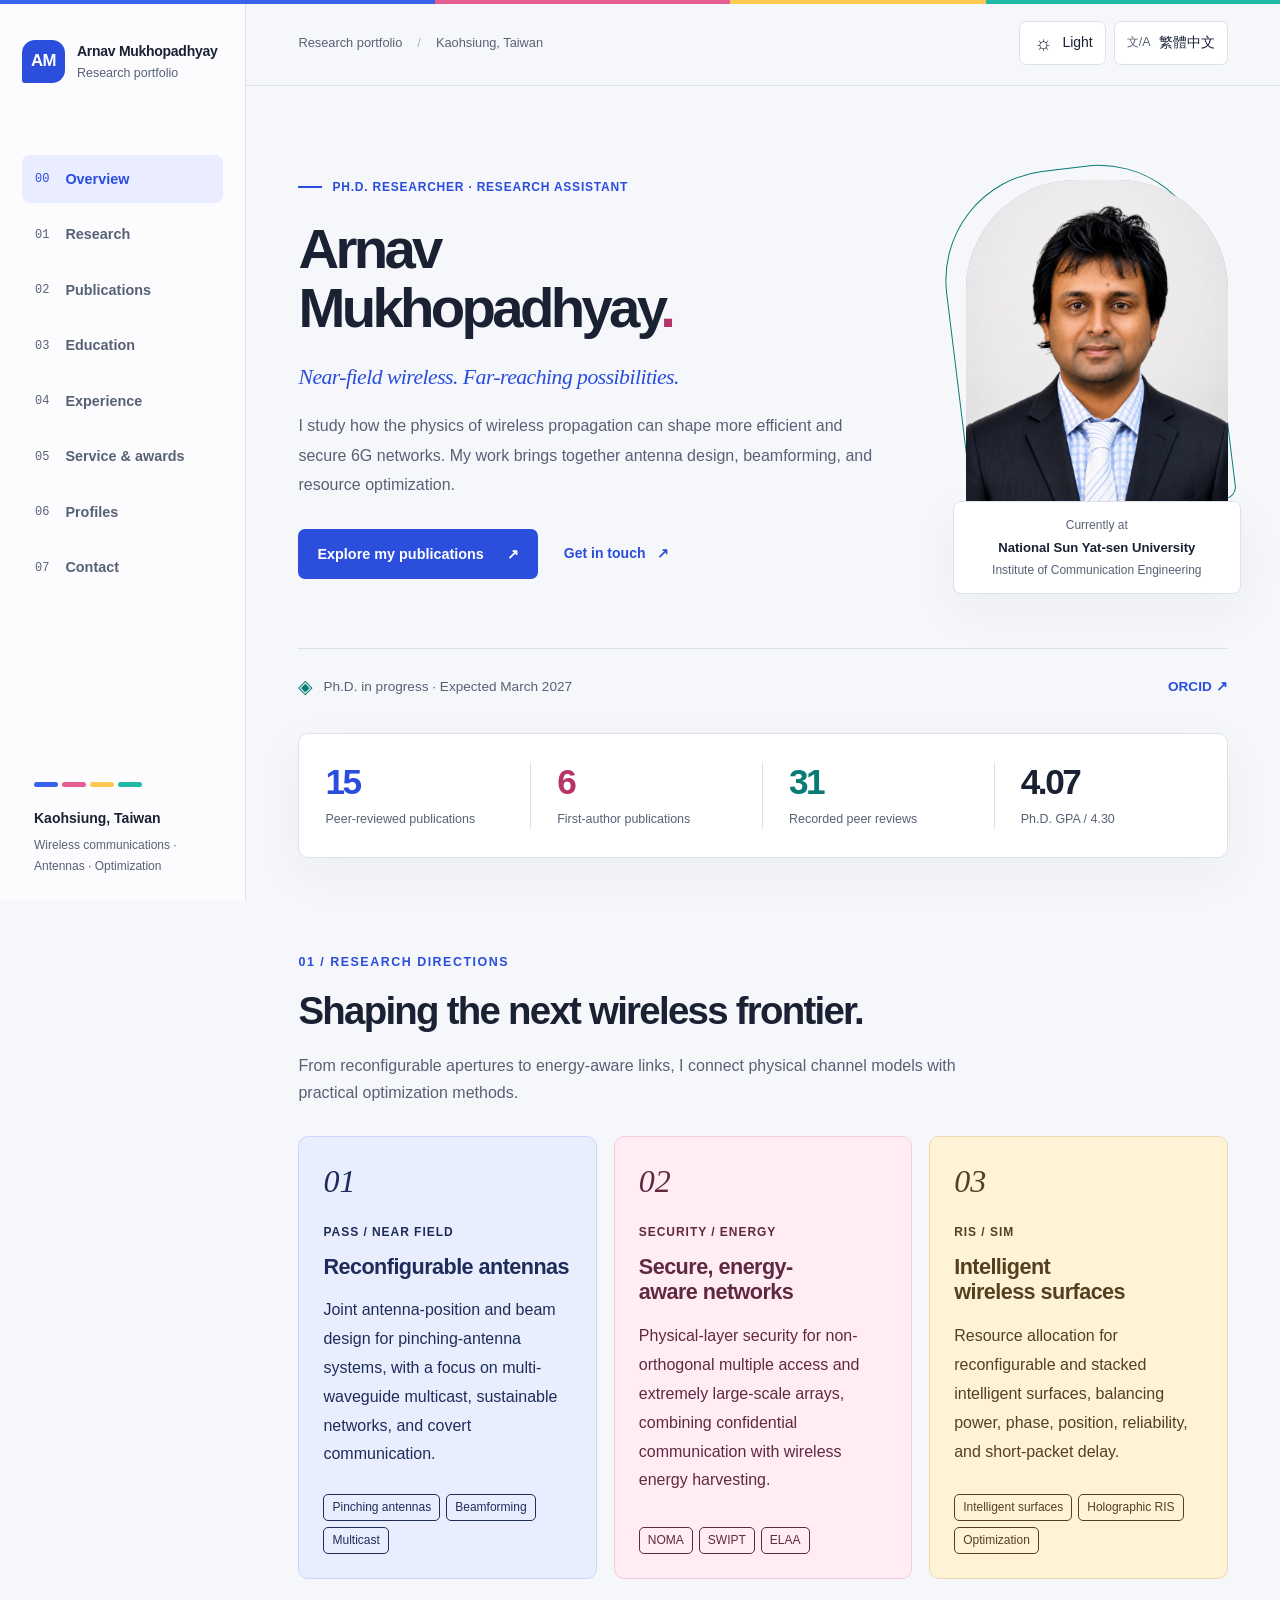
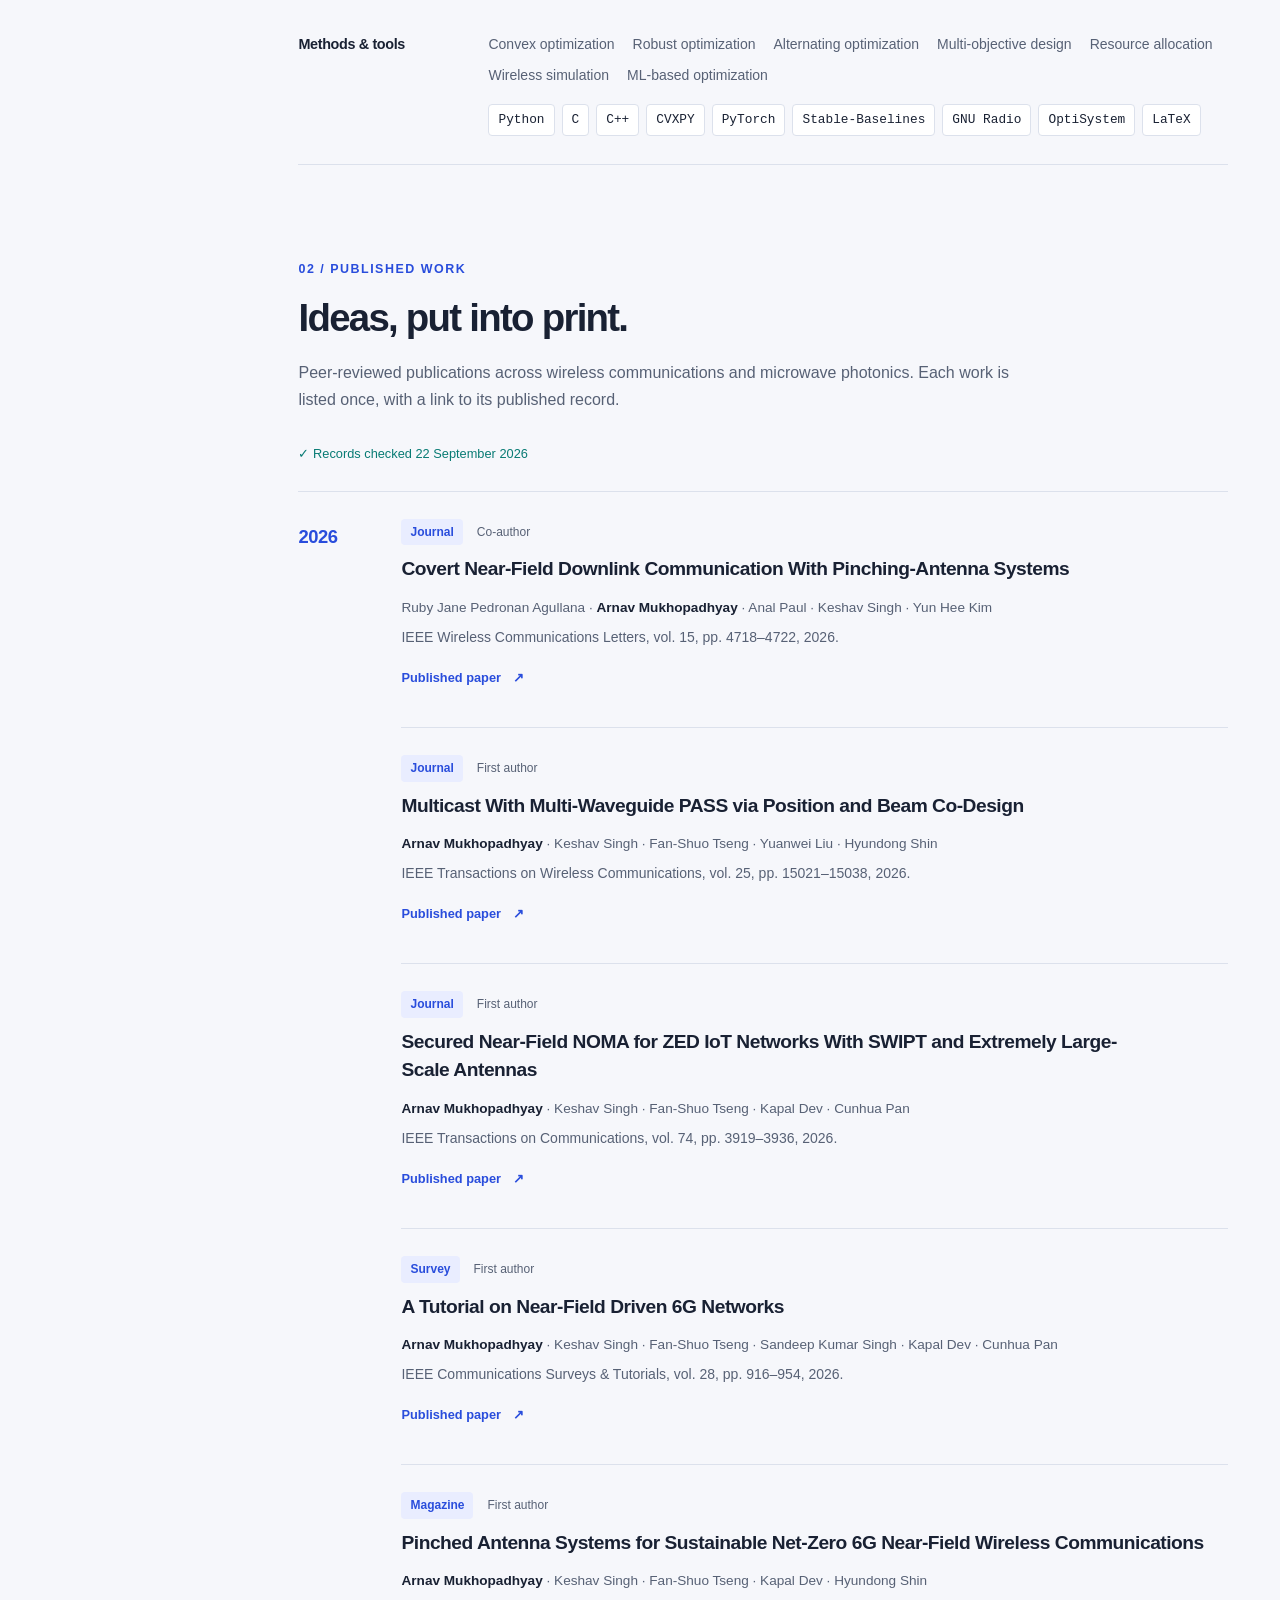
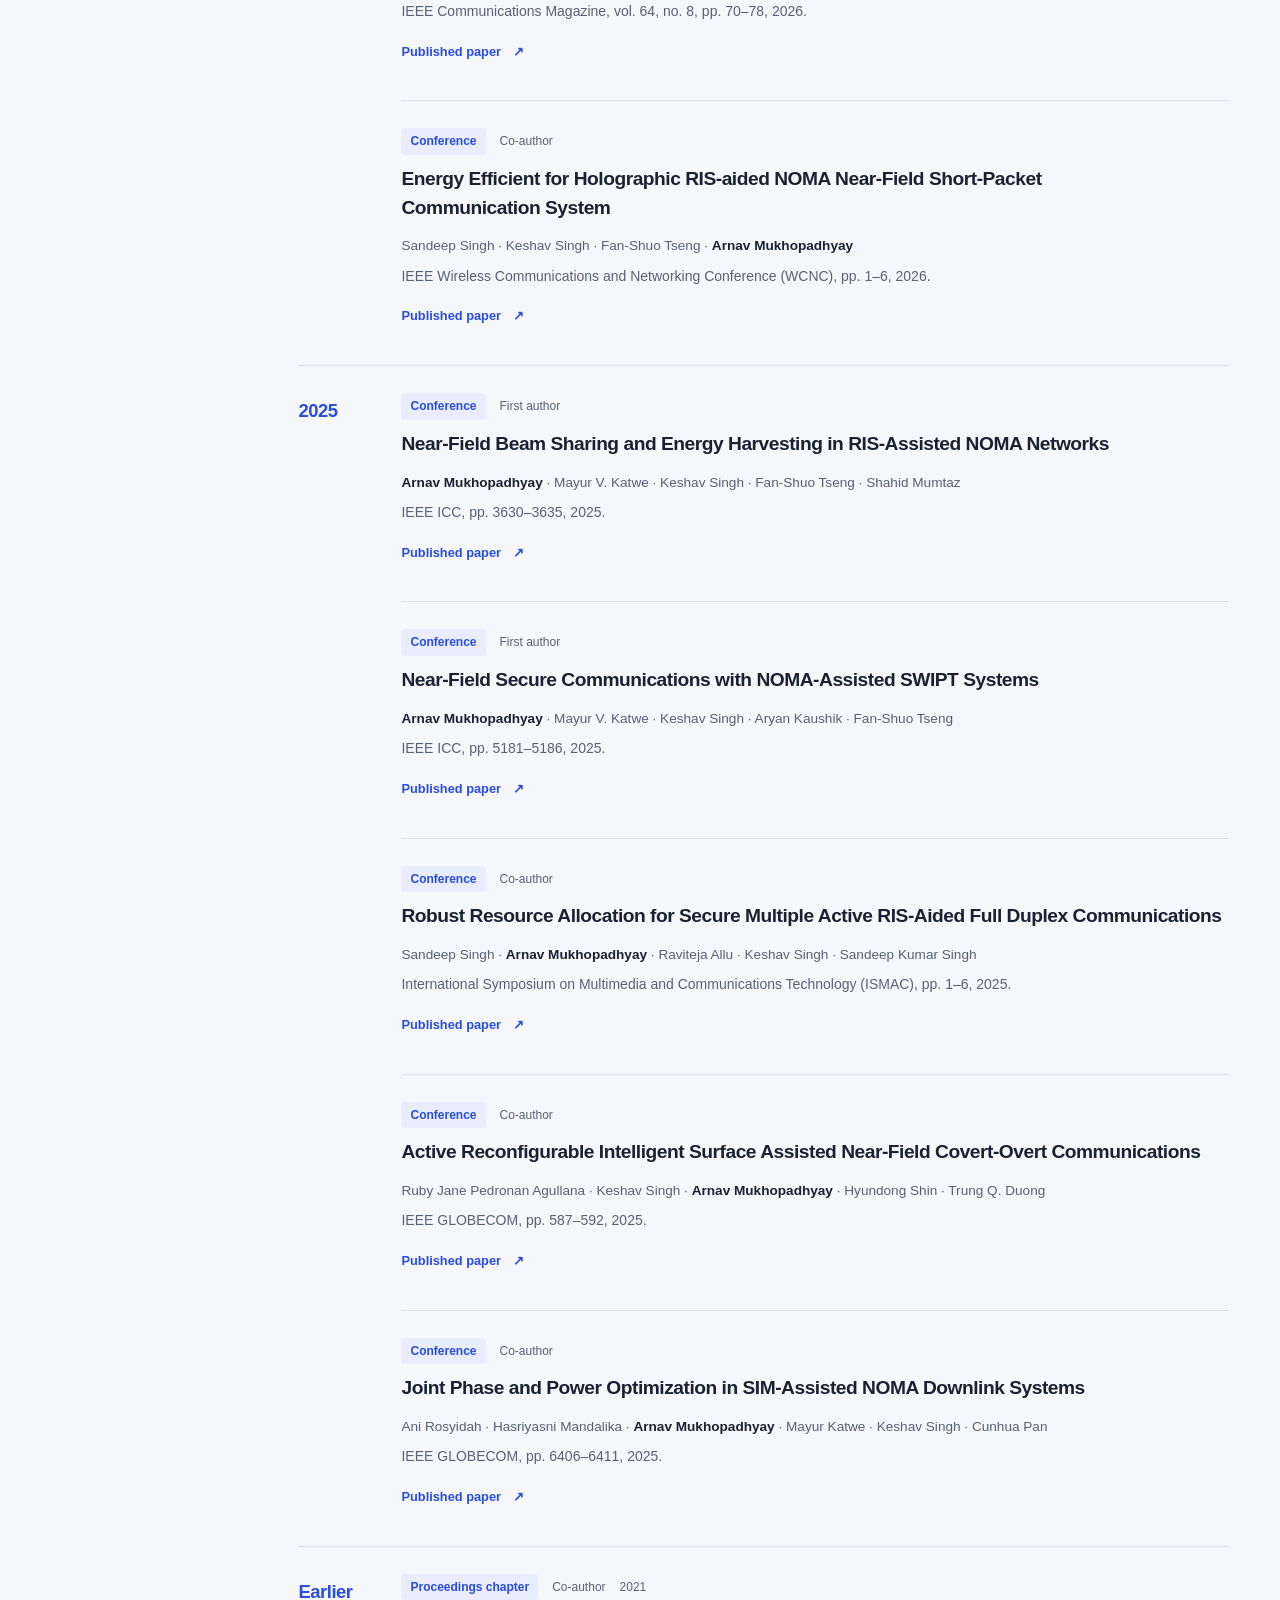
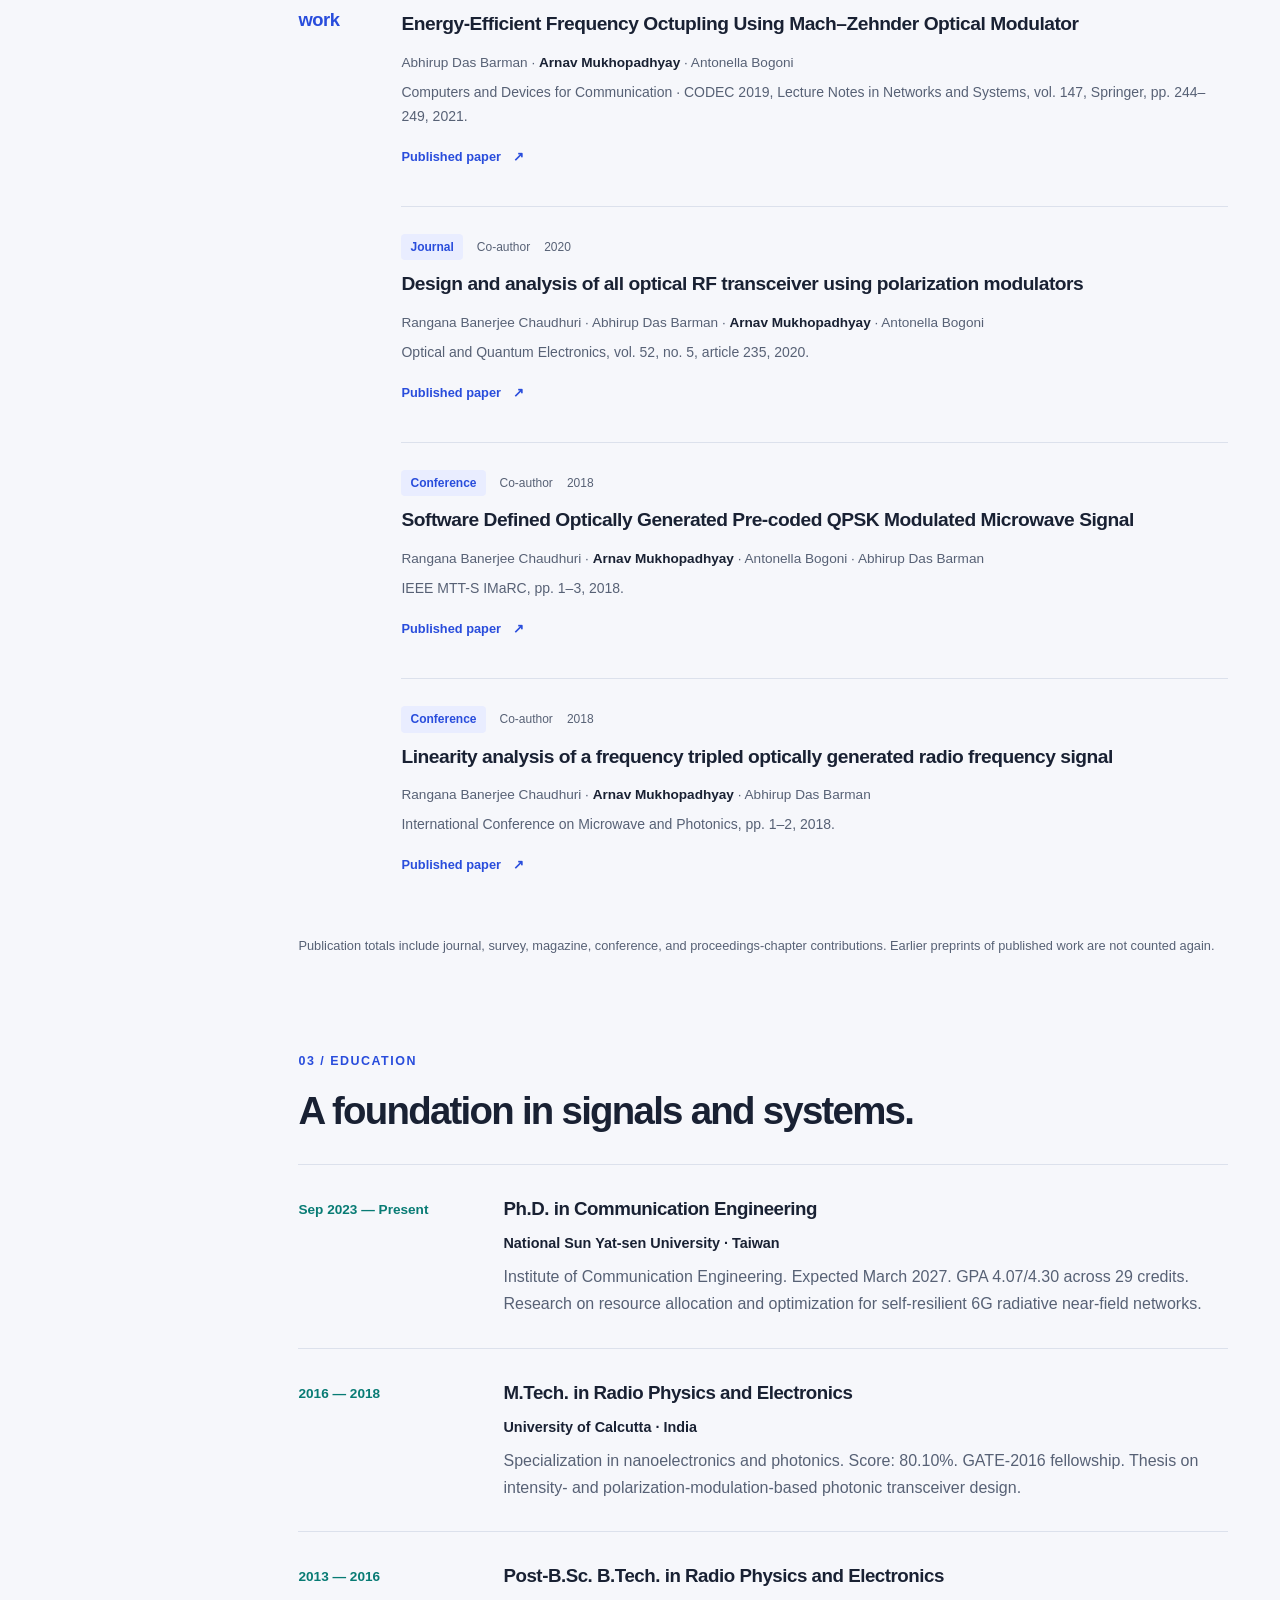
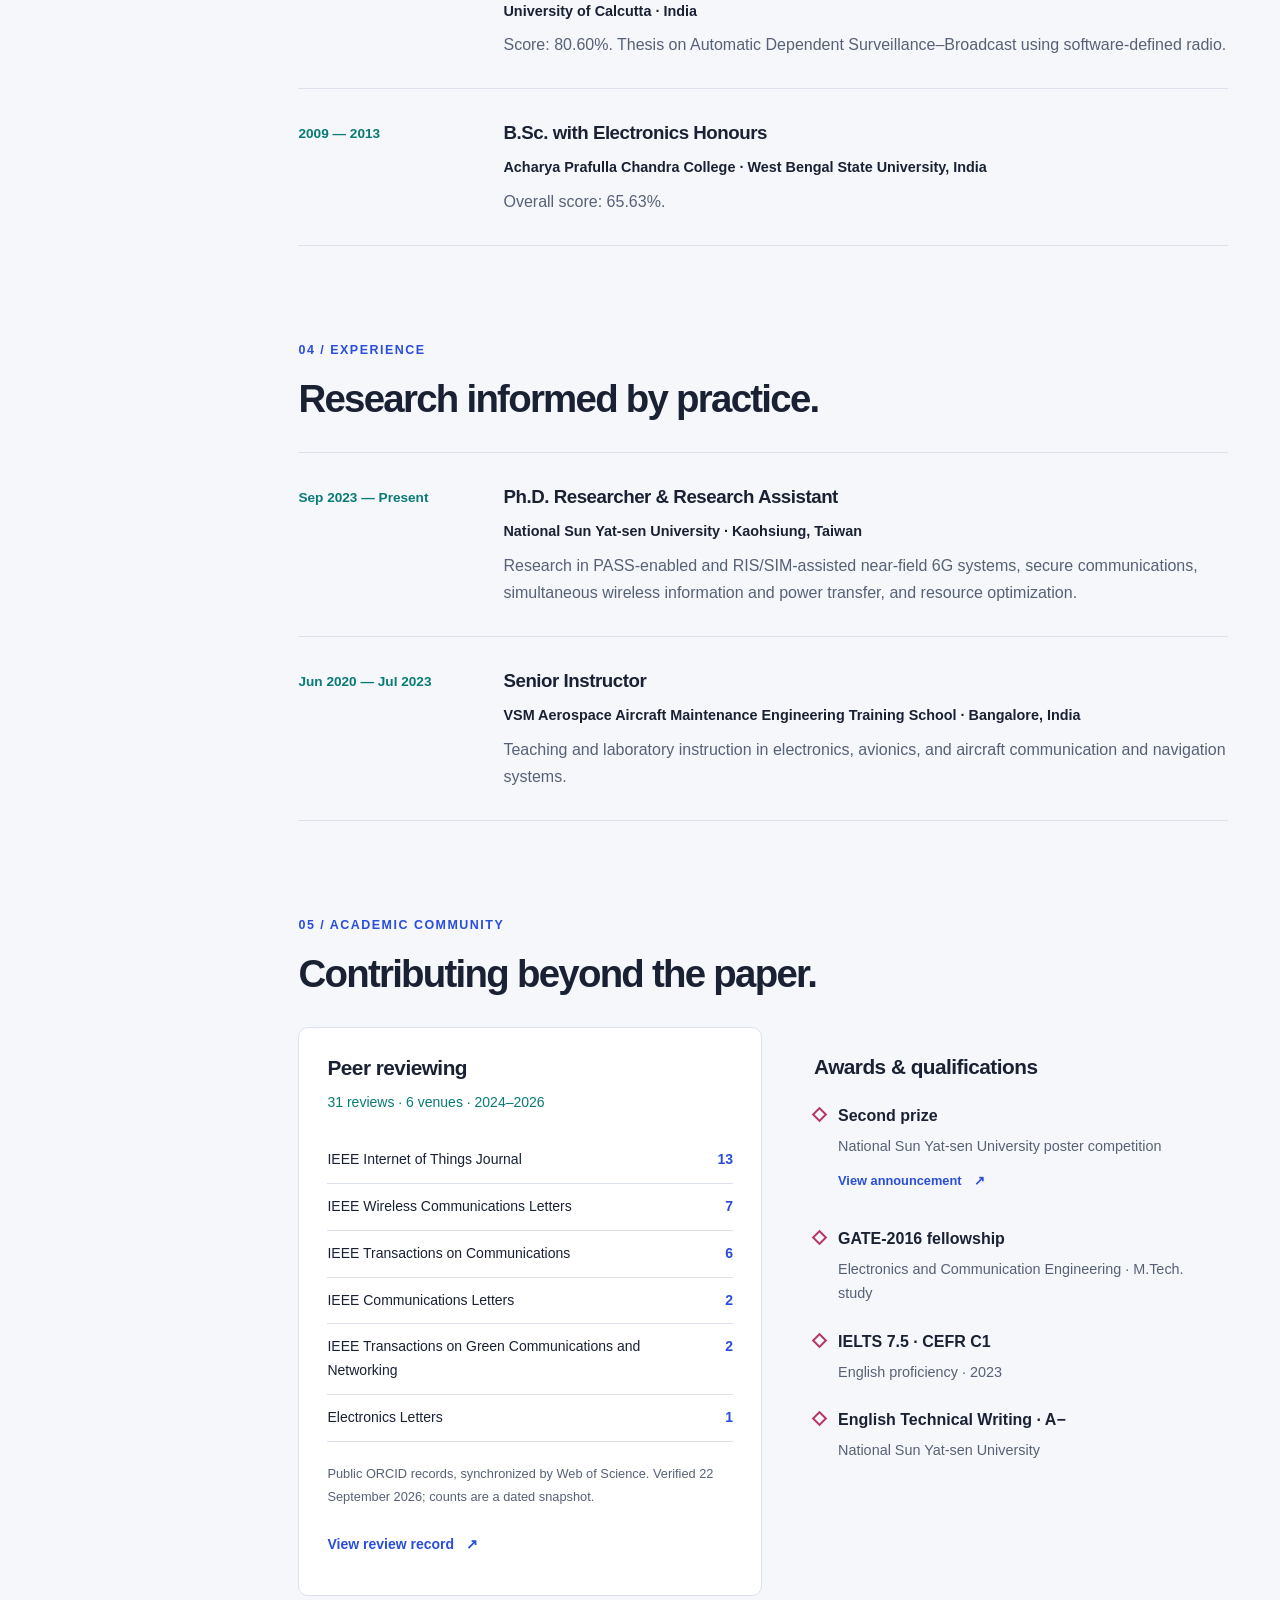
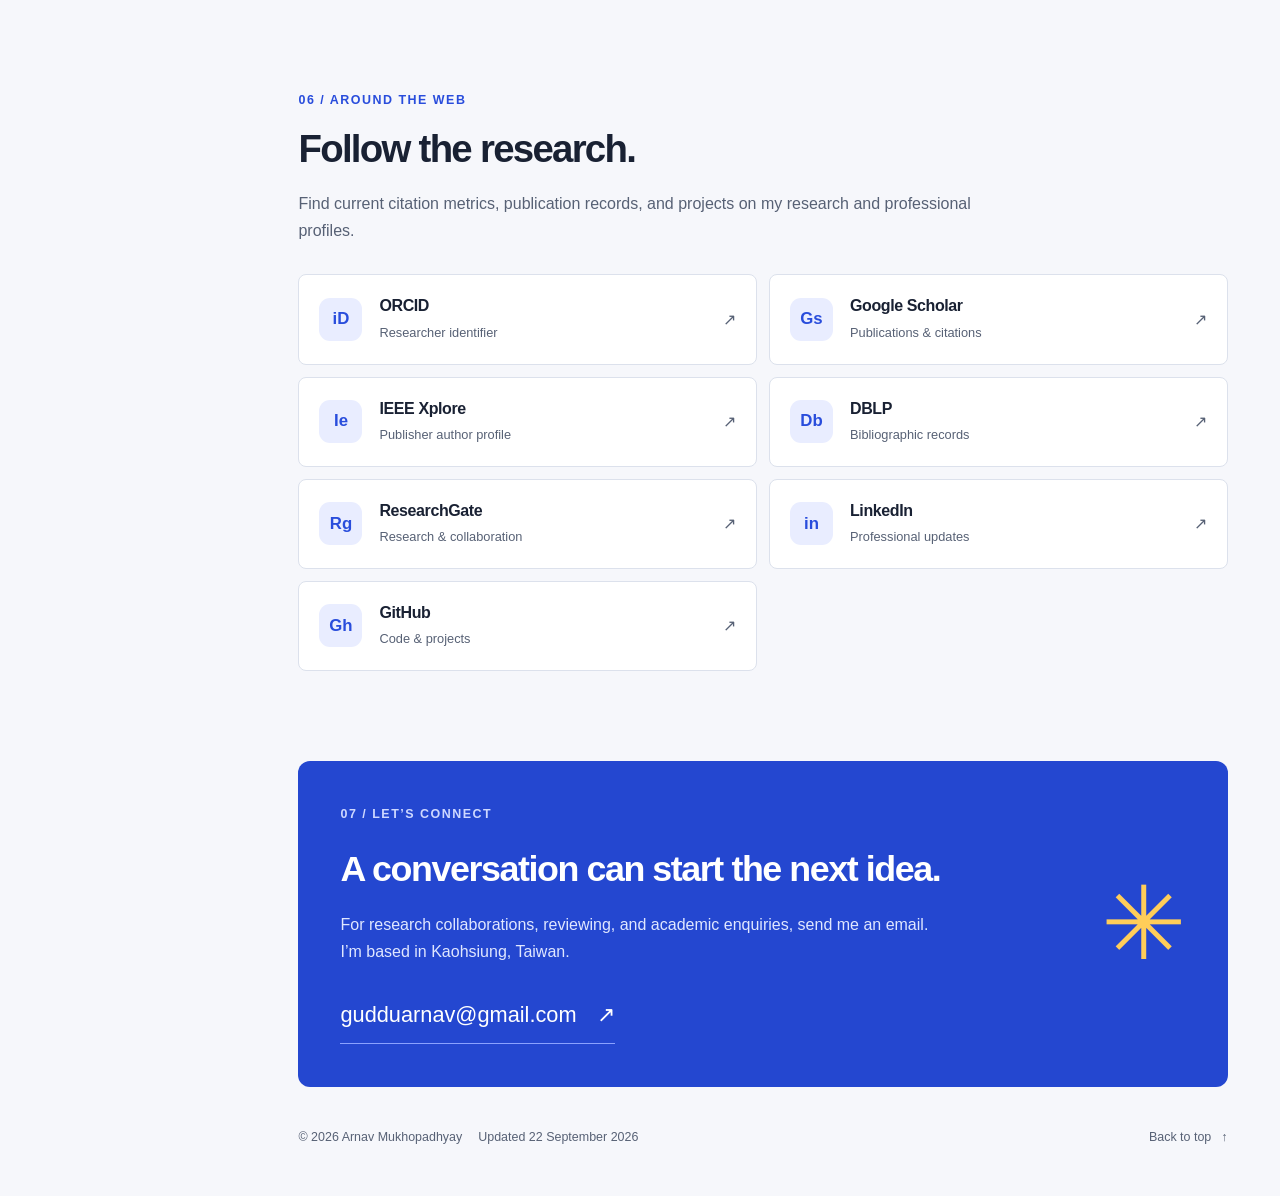
==== commit 5daed212: "11" ====
--- a/index.html
+++ b/index.html
@@ -1,2428 +1,165 @@
 <!doctype html>
+<!-- Generated by scripts/build.py. Edit data/content.json or data/publications.json. -->
 <html lang="en">
 <head>
   <meta charset="utf-8">
   <meta name="viewport" content="width=device-width, initial-scale=1">
-  <title>Arnav Mukhopadhyay | 6G Near-Field Wireless Researcher</title>
-  <meta
-    name="description"
-    content="Arnav Mukhopadhyay is a Ph.D. researcher at National Sun Yat-sen University working on PASS-enabled 6G near-field networks, secure communications, SWIPT, beamforming, and optimization."
-  >
+  <title>Arnav Mukhopadhyay · Near-field wireless research</title>
+  <meta name="description" content="Arnav Mukhopadhyay is a Ph.D. researcher at National Sun Yat-sen University, Taiwan. Explore peer-reviewed work on 6G near-field networks, pinching antennas, secure communications, and optimization.">
   <meta name="author" content="Arnav Mukhopadhyay">
-  <meta name="theme-color" content="#07111f">
-  <meta name="color-scheme" content="dark light">
+  <meta name="theme-color" content="#f6f7fb">
+  <meta name="color-scheme" content="light dark">
   <meta name="robots" content="index, follow">
   <link rel="canonical" href="https://gudduarnav.github.io/">
-  <link rel="icon" href="favicon.ico" sizes="any">
-  <link rel="apple-touch-icon" href="apple-touch-icon.png">
+  <link rel="alternate" hreflang="en" href="https://gudduarnav.github.io/">
+  <link rel="alternate" hreflang="zh-TW" href="https://gudduarnav.github.io/zh-tw/">
+  <link rel="alternate" hreflang="x-default" href="https://gudduarnav.github.io/">
+  <link rel="icon" href="./favicon.ico" sizes="any">
+  <link rel="apple-touch-icon" href="./apple-touch-icon.png">
   <meta property="og:type" content="profile">
-  <meta property="og:title" content="Arnav Mukhopadhyay | 6G Near-Field Wireless Researcher">
-  <meta
-    property="og:description"
-    content="Research portfolio, publications, education, experience, and scholarly profiles of Arnav Mukhopadhyay."
-  >
+  <meta property="og:title" content="Arnav Mukhopadhyay · Near-field wireless research">
+  <meta property="og:description" content="Arnav Mukhopadhyay is a Ph.D. researcher at National Sun Yat-sen University, Taiwan. Explore peer-reviewed work on 6G near-field networks, pinching antennas, secure communications, and optimization.">
   <meta property="og:url" content="https://gudduarnav.github.io/">
-  <meta property="og:site_name" content="Arnav Mukhopadhyay">
+  <meta property="og:locale" content="en_US">
+  <meta property="og:locale:alternate" content="zh_TW">
   <meta property="og:image" content="https://gudduarnav.github.io/fav_icon.png">
   <meta property="og:image:alt" content="Portrait of Arnav Mukhopadhyay">
-  <meta name="twitter:card" content="summary_large_image">
-  <script type="application/ld+json">
-    {
-      "@context": "https://schema.org",
-      "@type": "Person",
-      "name": "Arnav Mukhopadhyay",
-      "alternateName": "Arnav Mukhopadhyay 安納夫",
-      "url": "https://gudduarnav.github.io/",
-      "email": "mailto:gudduarnav@gmail.com",
-      "jobTitle": "Ph.D. Researcher and Research Assistant",
-      "affiliation": {
-        "@type": "CollegeOrUniversity",
-        "name": "National Sun Yat-sen University"
-      },
-      "address": {
-        "@type": "PostalAddress",
-        "addressLocality": "Kaohsiung",
-        "addressCountry": "Taiwan"
-      },
-      "knowsAbout": [
-        "6G wireless communications",
-        "Near-field communications",
-        "Pinching-antenna systems",
-        "Reconfigurable intelligent surfaces",
-        "Secure communications",
-        "Simultaneous wireless information and power transfer",
-        "Beamforming",
-        "Convex optimization"
-      ],
-      "sameAs": [
-        "https://orcid.org/0000-0002-8167-7501",
-        "https://scholar.google.com/citations?user=HdMekI8AAAAJ&hl=en",
-        "https://ieeexplore.ieee.org/author/37087052296",
-        "https://dblp.org/pid/417/8805",
-        "https://www.researchgate.net/profile/Arnav-Mukhopadhyay",
-        "https://www.linkedin.com/in/gudduarnav",
-        "https://github.com/gudduarnav"
-      ]
-    }
-  </script>
-  <style>
-    :root {
-      --bg: #040918;
-      --bg-elevated: #09162a;
-      --panel: rgba(10, 25, 49, 0.86);
-      --panel-strong: #0d203c;
-      --text: #f2f8ff;
-      --muted: #aec3d8;
-      --faint: #7690aa;
-      --line: rgba(157, 188, 218, 0.18);
-      --cyan: #58d8ff;
-      --mint: #61f2bd;
-      --amber: #ffc35c;
-      --violet: #a98cff;
-      --pink: #ff79b8;
-      --danger: #ff9f9f;
-      --shadow: 0 28px 80px rgba(0, 0, 0, 0.34);
-      --radius: 24px;
-      --radius-small: 15px;
-      --max-width: 1180px;
-    }
-
-    @media (prefers-color-scheme: light) {
-      :root {
-        --bg: #edf7ff;
-        --bg-elevated: #f7f2ff;
-        --panel: rgba(255, 255, 255, 0.88);
-        --panel-strong: #ffffff;
-        --text: #10213f;
-        --muted: #4c6682;
-        --faint: #6c86a0;
-        --line: rgba(40, 76, 114, 0.15);
-        --cyan: #0087b5;
-        --mint: #008269;
-        --amber: #a86000;
-        --violet: #6847d4;
-        --pink: #be387d;
-        --danger: #a12b2b;
-        --shadow: 0 24px 65px rgba(52, 82, 122, 0.14);
-      }
-    }
-
-    * {
-      box-sizing: border-box;
-    }
-
-    html {
-      scroll-behavior: smooth;
-      scroll-padding-top: 96px;
-    }
-
-    body {
-      margin: 0;
-      min-width: 320px;
-      min-height: 100vh;
-      overflow-x: hidden;
-      background:
-        radial-gradient(circle at 6% 1%, color-mix(in srgb, var(--cyan) 18%, transparent), transparent 30rem),
-        radial-gradient(circle at 94% 14%, color-mix(in srgb, var(--violet) 16%, transparent), transparent 28rem),
-        radial-gradient(circle at 72% 54%, color-mix(in srgb, var(--pink) 8%, transparent), transparent 34rem),
-        radial-gradient(circle at 12% 82%, color-mix(in srgb, var(--mint) 10%, transparent), transparent 30rem),
-        linear-gradient(180deg, var(--bg), var(--bg-elevated) 46%, var(--bg));
-      color: var(--text);
-      font-family:
-        Inter, ui-sans-serif, system-ui, -apple-system, BlinkMacSystemFont, "Segoe UI",
-        sans-serif;
-      line-height: 1.65;
-      text-rendering: optimizeLegibility;
-    }
-
-    body::before {
-      position: fixed;
-      inset: 0;
-      z-index: -1;
-      background-image:
-        linear-gradient(var(--line) 1px, transparent 1px),
-        linear-gradient(90deg, var(--line) 1px, transparent 1px);
-      background-size: 72px 72px;
-      content: "";
-      mask-image: linear-gradient(to bottom, rgba(0, 0, 0, 0.2), transparent 72%);
-      opacity: 0.22;
-      pointer-events: none;
-    }
-
-    body::after {
-      position: fixed;
-      top: 28%;
-      right: -9rem;
-      z-index: -1;
-      width: 24rem;
-      height: 24rem;
-      border: 1px solid color-mix(in srgb, var(--violet) 18%, transparent);
-      border-radius: 50%;
-      box-shadow:
-        0 0 0 52px color-mix(in srgb, var(--cyan) 5%, transparent),
-        0 0 0 104px color-mix(in srgb, var(--mint) 4%, transparent);
-      content: "";
-      pointer-events: none;
-    }
-
-    a {
-      color: inherit;
-      text-decoration: none;
-    }
-
-    a:focus-visible,
-    button:focus-visible {
-      outline: 3px solid var(--amber);
-      outline-offset: 4px;
-    }
-
-    button {
-      color: inherit;
-      font: inherit;
-    }
-
-    strong {
-      color: var(--text);
-    }
-
-    .skip-link {
-      position: fixed;
-      top: 10px;
-      left: 10px;
-      z-index: 100;
-      padding: 10px 14px;
-      border-radius: 10px;
-      background: var(--text);
-      color: var(--bg);
-      font-weight: 800;
-      transform: translateY(-160%);
-      transition: transform 0.2s ease;
-    }
-
-    .skip-link:focus {
-      transform: translateY(0);
-    }
-
-    .container {
-      width: min(var(--max-width), calc(100% - 40px));
-      margin-inline: auto;
-    }
-
-    .site-header {
-      position: sticky;
-      top: 0;
-      z-index: 50;
-      border-bottom: 1px solid var(--line);
-      background: color-mix(in srgb, var(--bg) 82%, transparent);
-      box-shadow: 0 10px 35px color-mix(in srgb, var(--bg) 18%, transparent);
-      backdrop-filter: blur(18px);
-    }
-
-    .site-header::after {
-      position: absolute;
-      right: 0;
-      bottom: -1px;
-      left: 0;
-      height: 2px;
-      background: linear-gradient(90deg, transparent, var(--cyan), var(--violet), var(--pink), transparent);
-      content: "";
-      opacity: 0.62;
-    }
-
-    .header-inner {
-      display: flex;
-      min-height: 74px;
-      align-items: center;
-      justify-content: space-between;
-      gap: 22px;
-    }
-
-    .brand {
-      display: inline-flex;
-      align-items: center;
-      gap: 11px;
-      font-size: 0.98rem;
-      font-weight: 850;
-      letter-spacing: -0.01em;
-      white-space: nowrap;
-    }
-
-    .brand-mark {
-      display: grid;
-      width: 36px;
-      height: 36px;
-      place-items: center;
-      border: 1px solid rgba(101, 217, 255, 0.34);
-      border-radius: 12px;
-      background: linear-gradient(145deg, var(--cyan), var(--violet));
-      color: #06111e;
-      font-size: 0.78rem;
-      letter-spacing: -0.04em;
-      box-shadow: 0 8px 24px color-mix(in srgb, var(--violet) 25%, transparent);
-    }
-
-    .nav-toggle {
-      display: none;
-      width: 44px;
-      height: 44px;
-      border: 1px solid var(--line);
-      border-radius: 13px;
-      background: var(--panel);
-      cursor: pointer;
-    }
-
-    .nav-toggle span {
-      display: block;
-      width: 19px;
-      height: 2px;
-      margin: 4px auto;
-      border-radius: 999px;
-      background: currentColor;
-      transition: transform 0.2s ease, opacity 0.2s ease;
-    }
-
-    .nav-toggle[aria-expanded="true"] span:first-child {
-      transform: translateY(6px) rotate(45deg);
-    }
-
-    .nav-toggle[aria-expanded="true"] span:nth-child(2) {
-      opacity: 0;
-    }
-
-    .nav-toggle[aria-expanded="true"] span:last-child {
-      transform: translateY(-6px) rotate(-45deg);
-    }
-
-    .site-nav {
-      display: flex;
-      align-items: center;
-      gap: 4px;
-    }
-
-    .site-nav a {
-      padding: 9px 10px;
-      border-radius: 10px;
-      color: var(--muted);
-      font-size: 0.82rem;
-      font-weight: 750;
-      transition: background 0.2s ease, color 0.2s ease;
-    }
-
-    .site-nav a:hover,
-    .site-nav a.active {
-      background: rgba(101, 217, 255, 0.09);
-      color: var(--cyan);
-    }
-
-    main {
-      padding: 58px 0 88px;
-    }
-
-    .hero {
-      display: grid;
-      grid-template-columns: minmax(0, 1.45fr) minmax(300px, 0.75fr);
-      gap: 26px;
-      align-items: stretch;
-    }
-
-    .hero-main,
-    .hero-aside,
-    .panel,
-    .publication,
-    .profile-card,
-    .book-card {
-      position: relative;
-      overflow: hidden;
-      border: 1px solid var(--line);
-      border-radius: var(--radius);
-      background:
-        linear-gradient(150deg, rgba(255, 255, 255, 0.055), transparent 46%),
-        var(--panel);
-      box-shadow: var(--shadow);
-    }
-
-    .hero-main::before,
-    .hero-aside::before,
-    .panel::before {
-      position: absolute;
-      top: -6rem;
-      right: -6rem;
-      width: 14rem;
-      height: 14rem;
-      border-radius: 50%;
-      background: rgba(101, 217, 255, 0.09);
-      content: "";
-      filter: blur(8px);
-      pointer-events: none;
-    }
-
-    .hero-main {
-      padding: clamp(30px, 5vw, 62px);
-      border-color: color-mix(in srgb, var(--cyan) 34%, var(--line));
-      background:
-        linear-gradient(145deg, color-mix(in srgb, var(--cyan) 9%, transparent), transparent 43%),
-        linear-gradient(325deg, color-mix(in srgb, var(--violet) 10%, transparent), transparent 42%),
-        var(--panel);
-    }
-
-    .hero-main > * {
-      position: relative;
-      z-index: 1;
-    }
-
-    .hero-main::after {
-      position: absolute;
-      right: -6rem;
-      bottom: -7rem;
-      width: 17rem;
-      height: 17rem;
-      border: 1px solid color-mix(in srgb, var(--cyan) 22%, transparent);
-      border-radius: 50%;
-      box-shadow:
-        0 0 0 38px color-mix(in srgb, var(--violet) 6%, transparent),
-        0 0 0 76px color-mix(in srgb, var(--mint) 5%, transparent);
-      content: "";
-      pointer-events: none;
-    }
-
-    .eyebrow {
-      display: inline-flex;
-      align-items: center;
-      gap: 8px;
-      margin: 0 0 22px;
-      color: var(--mint);
-      font-size: 0.78rem;
-      font-weight: 850;
-      letter-spacing: 0.13em;
-      text-transform: uppercase;
-    }
-
-    .eyebrow::before {
-      width: 7px;
-      height: 7px;
-      border-radius: 50%;
-      background: currentColor;
-      box-shadow: 0 0 0 6px color-mix(in srgb, currentColor 14%, transparent);
-      content: "";
-    }
-
-    h1,
-    h2,
-    h3,
-    p {
-      margin-top: 0;
-    }
-
-    h1 {
-      max-width: 800px;
-      margin-bottom: 14px;
-      font-size: clamp(3.3rem, 7vw, 6rem);
-      font-weight: 880;
-      letter-spacing: -0.068em;
-      line-height: 0.94;
-    }
-
-    .hero-last-name {
-      display: block;
-      font-size: 0.69em;
-      letter-spacing: -0.055em;
-    }
-
-    .hero-name-local {
-      display: block;
-      margin-top: 16px;
-      color: var(--faint);
-      font-size: clamp(1rem, 2vw, 1.35rem);
-      font-weight: 650;
-      letter-spacing: 0;
-      line-height: 1.3;
-    }
-
-    .hero-lead {
-      max-width: 760px;
-      margin-bottom: 24px;
-      color: var(--muted);
-      font-size: clamp(1.05rem, 2vw, 1.28rem);
-      line-height: 1.7;
-    }
-
-    .hero-lead em {
-      color: var(--cyan);
-      font-style: normal;
-      font-weight: 760;
-    }
-
-    .hero-actions {
-      display: flex;
-      flex-wrap: wrap;
-      gap: 11px;
-      margin-top: 32px;
-    }
-
-    .button {
-      display: inline-flex;
-      min-height: 46px;
-      align-items: center;
-      justify-content: center;
-      gap: 8px;
-      padding: 10px 17px;
-      border: 1px solid var(--line);
-      border-radius: 13px;
-      background: rgba(255, 255, 255, 0.035);
-      color: var(--text);
-      font-size: 0.88rem;
-      font-weight: 820;
-      transition: transform 0.2s ease, border-color 0.2s ease, background 0.2s ease;
-    }
-
-    .button:hover {
-      border-color: color-mix(in srgb, var(--cyan) 55%, transparent);
-      background: rgba(101, 217, 255, 0.09);
-      transform: translateY(-2px);
-    }
-
-    .button-primary {
-      border-color: transparent;
-      background: linear-gradient(120deg, #008db3, #6952d7 64%, #b83f85);
-      color: #ffffff;
-      box-shadow: 0 12px 30px color-mix(in srgb, var(--cyan) 22%, transparent);
-    }
-
-    .button-primary:hover {
-      border-color: transparent;
-      background: linear-gradient(120deg, #007fa3, #5d46c8 64%, #a73475);
-      filter: brightness(1.05);
-    }
-
-    .hero-aside {
-      display: flex;
-      flex-direction: column;
-      justify-content: space-between;
-      padding: 30px;
-      border-color: color-mix(in srgb, var(--violet) 28%, var(--line));
-      background:
-        linear-gradient(155deg, color-mix(in srgb, var(--violet) 12%, transparent), transparent 45%),
-        linear-gradient(335deg, color-mix(in srgb, var(--pink) 7%, transparent), transparent 42%),
-        var(--panel);
-    }
-
-    .portrait-frame {
-      position: relative;
-      width: 176px;
-      height: 176px;
-      overflow: hidden;
-      margin: 0 auto 28px;
-      padding: 5px;
-      border: 0;
-      border-radius: 50%;
-      background: linear-gradient(135deg, var(--cyan), var(--violet) 54%, var(--pink));
-      box-shadow:
-        0 18px 42px color-mix(in srgb, var(--violet) 22%, transparent),
-        0 0 0 8px color-mix(in srgb, var(--cyan) 6%, transparent);
-      aspect-ratio: 1;
-    }
-
-    .portrait-frame img {
-      width: 100%;
-      height: 100%;
-      border: 4px solid var(--panel-strong);
-      border-radius: 50%;
-      object-fit: cover;
-      object-position: center 22%;
-    }
-
-    .aside-label {
-      margin-bottom: 22px;
-      color: var(--faint);
-      font-size: 0.74rem;
-      font-weight: 850;
-      letter-spacing: 0.12em;
-      text-transform: uppercase;
-    }
-
-    .identity-list {
-      display: grid;
-      gap: 16px;
-      margin: 0;
-    }
-
-    .identity-row {
-      display: grid;
-      grid-template-columns: 82px 1fr;
-      gap: 16px;
-      padding-bottom: 15px;
-      border-bottom: 1px solid var(--line);
-    }
-
-    .identity-row dt {
-      color: var(--faint);
-      font-size: 0.78rem;
-      font-weight: 750;
-    }
-
-    .identity-row dd {
-      margin: 0;
-      color: var(--text);
-      font-size: 0.9rem;
-      font-weight: 720;
-    }
-
-    .availability {
-      display: flex;
-      align-items: flex-start;
-      gap: 10px;
-      margin-top: 26px;
-      padding: 14px;
-      border: 1px solid rgba(115, 239, 194, 0.2);
-      border-radius: 14px;
-      background: rgba(115, 239, 194, 0.07);
-      color: var(--muted);
-      font-size: 0.83rem;
-    }
-
-    .availability::before {
-      flex: 0 0 auto;
-      width: 8px;
-      height: 8px;
-      margin-top: 0.42rem;
-      border-radius: 50%;
-      background: var(--mint);
-      content: "";
-      box-shadow: 0 0 0 5px rgba(115, 239, 194, 0.1);
-    }
-
-    .stats {
-      display: grid;
-      grid-template-columns: repeat(4, 1fr);
-      gap: 14px;
-      margin-top: 24px;
-    }
-
-    .stat {
-      --stat-accent: var(--cyan);
-      min-height: 126px;
-      padding: 20px;
-      border: 1px solid color-mix(in srgb, var(--stat-accent) 25%, var(--line));
-      border-top: 3px solid var(--stat-accent);
-      border-radius: var(--radius-small);
-      background:
-        linear-gradient(145deg, color-mix(in srgb, var(--stat-accent) 9%, transparent), transparent 60%),
-        rgba(255, 255, 255, 0.025);
-      box-shadow: 0 15px 35px color-mix(in srgb, var(--stat-accent) 7%, transparent);
-    }
-
-    .stat:nth-child(2) {
-      --stat-accent: var(--mint);
-    }
-
-    .stat:nth-child(3) {
-      --stat-accent: var(--violet);
-    }
-
-    .stat:nth-child(4) {
-      --stat-accent: var(--amber);
-    }
-
-    .stat-value {
-      display: block;
-      margin-bottom: 4px;
-      color: var(--stat-accent);
-      font-size: clamp(1.8rem, 4vw, 2.55rem);
-      font-weight: 880;
-      letter-spacing: -0.05em;
-      line-height: 1;
-    }
-
-    .stat-label {
-      color: var(--muted);
-      font-size: 0.78rem;
-      font-weight: 700;
-      line-height: 1.4;
-    }
-
-    .section {
-      margin-top: 86px;
-    }
-
-    .section-heading {
-      display: grid;
-      grid-template-columns: minmax(0, 0.76fr) minmax(280px, 1fr);
-      gap: 34px;
-      align-items: end;
-      margin-bottom: 28px;
-    }
-
-    .section-kicker {
-      margin-bottom: 10px;
-      color: var(--mint);
-      font-size: 0.74rem;
-      font-weight: 850;
-      letter-spacing: 0.13em;
-      text-transform: uppercase;
-    }
-
-    .section-heading h2 {
-      margin-bottom: 0;
-      background: linear-gradient(112deg, var(--text) 8%, var(--cyan) 62%, var(--violet));
-      -webkit-background-clip: text;
-      background-clip: text;
-      color: transparent;
-      font-size: clamp(2.25rem, 5vw, 4.3rem);
-      font-weight: 870;
-      letter-spacing: -0.055em;
-      line-height: 1;
-    }
-
-    .section-intro {
-      margin-bottom: 4px;
-      color: var(--muted);
-      font-size: 1rem;
-    }
-
-    .grid {
-      display: grid;
-      gap: 18px;
-    }
-
-    .grid-three {
-      grid-template-columns: repeat(3, 1fr);
-    }
-
-    .grid-two {
-      grid-template-columns: repeat(2, 1fr);
-    }
-
-    .panel {
-      --card-accent: var(--cyan);
-      padding: 27px;
-    }
-
-    .panel::after,
-    .book-card::before,
-    .profile-card::before {
-      position: absolute;
-      top: 0;
-      right: 12%;
-      left: 12%;
-      height: 3px;
-      border-radius: 0 0 999px 999px;
-      background: linear-gradient(90deg, transparent, var(--card-accent), transparent);
-      content: "";
-      opacity: 0.82;
-    }
-
-    .grid-three > .panel:nth-child(2) {
-      --card-accent: var(--mint);
-    }
-
-    .grid-three > .panel:nth-child(3) {
-      --card-accent: var(--violet);
-    }
-
-    .grid-two > .panel:nth-child(2) {
-      --card-accent: var(--pink);
-    }
-
-    .panel > * {
-      position: relative;
-    }
-
-    .panel-number {
-      display: block;
-      margin-bottom: 30px;
-      color: var(--faint);
-      font-size: 0.78rem;
-      font-weight: 850;
-      letter-spacing: 0.12em;
-    }
-
-    .panel h3,
-    .profile-card h3,
-    .book-card h3 {
-      margin-bottom: 12px;
-      font-size: 1.18rem;
-      letter-spacing: -0.02em;
-      line-height: 1.35;
-    }
-
-    .panel p,
-    .book-card p {
-      margin-bottom: 0;
-      color: var(--muted);
-      font-size: 0.92rem;
-    }
-
-    .tag-list {
-      display: flex;
-      flex-wrap: wrap;
-      gap: 8px;
-      margin-top: 20px;
-    }
-
-    .tag,
-    .publication-badge {
-      display: inline-flex;
-      align-items: center;
-      min-height: 28px;
-      padding: 5px 10px;
-      border: 1px solid var(--line);
-      border-radius: 999px;
-      background: rgba(255, 255, 255, 0.025);
-      color: var(--muted);
-      font-size: 0.7rem;
-      font-weight: 780;
-      line-height: 1;
-    }
-
-    .publication-year {
-      display: flex;
-      align-items: center;
-      gap: 13px;
-      margin: 42px 0 15px;
-      color: var(--text);
-      font-size: 1.15rem;
-      font-weight: 850;
-    }
-
-    .publication-year::after {
-      flex: 1;
-      height: 1px;
-      background: var(--line);
-      content: "";
-    }
-
-    .publication-list {
-      display: grid;
-      gap: 13px;
-    }
-
-    .publication {
-      --publication-accent: var(--cyan);
-      display: grid;
-      grid-template-columns: 50px minmax(0, 1fr) auto;
-      gap: 18px;
-      align-items: start;
-      padding: 23px;
-      border-left: 4px solid var(--publication-accent);
-      border-radius: 18px;
-      background:
-        linear-gradient(105deg, color-mix(in srgb, var(--publication-accent) 7%, transparent), transparent 34%),
-        var(--panel);
-      box-shadow: none;
-      transition: transform 0.2s ease, border-color 0.2s ease;
-    }
-
-    .publication:nth-child(3n + 2) {
-      --publication-accent: var(--mint);
-    }
-
-    .publication:nth-child(3n) {
-      --publication-accent: var(--violet);
-    }
-
-    .publication:hover {
-      border-color: color-mix(in srgb, var(--cyan) 38%, var(--line));
-      transform: translateY(-2px);
-    }
-
-    .publication-index {
-      color: var(--faint);
-      font-size: 0.78rem;
-      font-weight: 850;
-      letter-spacing: 0.08em;
-    }
-
-    .publication h3 {
-      margin: 7px 0 7px;
-      font-size: 1.02rem;
-      letter-spacing: -0.012em;
-      line-height: 1.45;
-    }
-
-    .publication-authors,
-    .publication-venue {
-      margin-bottom: 4px;
-      color: var(--muted);
-      font-size: 0.82rem;
-      line-height: 1.55;
-    }
-
-    .publication-venue {
-      margin-bottom: 0;
-      color: var(--faint);
-    }
-
-    .publication-badges {
-      display: flex;
-      flex-wrap: wrap;
-      gap: 6px;
-    }
-
-    .badge-first {
-      border-color: rgba(115, 239, 194, 0.24);
-      color: var(--mint);
-    }
-
-    .badge-journal {
-      border-color: rgba(101, 217, 255, 0.24);
-      color: var(--cyan);
-    }
-
-    .publication-link {
-      display: inline-flex;
-      min-width: 74px;
-      align-items: center;
-      justify-content: center;
-      padding: 8px 11px;
-      border: 1px solid var(--line);
-      border-radius: 11px;
-      color: var(--cyan);
-      font-size: 0.75rem;
-      font-weight: 850;
-      white-space: nowrap;
-    }
-
-    .publication-link:hover {
-      border-color: var(--cyan);
-      background: rgba(101, 217, 255, 0.07);
-    }
-
-    .timeline {
-      position: relative;
-      display: grid;
-      gap: 0;
-      margin: 0;
-      padding: 0;
-      list-style: none;
-    }
-
-    .timeline::before {
-      position: absolute;
-      top: 12px;
-      bottom: 12px;
-      left: 8px;
-      width: 1px;
-      background: var(--line);
-      content: "";
-    }
-
-    .timeline-item {
-      position: relative;
-      padding: 0 0 30px 36px;
-    }
-
-    .timeline-item:last-child {
-      padding-bottom: 0;
-    }
-
-    .timeline-item::before {
-      position: absolute;
-      top: 7px;
-      left: 3px;
-      width: 11px;
-      height: 11px;
-      border: 3px solid var(--panel-strong);
-      border-radius: 50%;
-      background: var(--cyan);
-      content: "";
-      box-shadow: 0 0 0 1px var(--cyan);
-    }
-
-    .timeline-date {
-      display: block;
-      margin-bottom: 5px;
-      color: var(--mint);
-      font-size: 0.73rem;
-      font-weight: 850;
-      letter-spacing: 0.08em;
-      text-transform: uppercase;
-    }
-
-    .timeline-item h3 {
-      margin-bottom: 3px;
-      font-size: 1rem;
-    }
-
-    .timeline-place {
-      margin-bottom: 8px;
-      color: var(--muted);
-      font-size: 0.84rem;
-      font-weight: 680;
-    }
-
-    .timeline-detail {
-      margin-bottom: 0;
-      color: var(--faint);
-      font-size: 0.82rem;
-    }
-
-    .service-summary {
-      display: grid;
-      grid-template-columns: 180px minmax(0, 1fr);
-      gap: 24px;
-      align-items: start;
-    }
-
-    .service-count {
-      padding: 24px;
-      border: 1px solid rgba(101, 217, 255, 0.2);
-      border-radius: 18px;
-      background: rgba(101, 217, 255, 0.06);
-    }
-
-    .service-count strong {
-      display: block;
-      color: var(--cyan);
-      font-size: 3.2rem;
-      letter-spacing: -0.06em;
-      line-height: 1;
-    }
-
-    .service-count span {
-      display: block;
-      margin-top: 8px;
-      color: var(--muted);
-      font-size: 0.78rem;
-      font-weight: 720;
-    }
-
-    .venue-list {
-      display: grid;
-      gap: 9px;
-      margin: 0;
-      padding: 0;
-      list-style: none;
-    }
-
-    .venue-list li {
-      display: flex;
-      align-items: baseline;
-      justify-content: space-between;
-      gap: 16px;
-      padding-bottom: 9px;
-      border-bottom: 1px solid var(--line);
-      color: var(--muted);
-      font-size: 0.84rem;
-    }
-
-    .venue-list strong {
-      flex: 0 0 auto;
-      color: var(--mint);
-      font-size: 0.78rem;
-    }
-
-    .achievement-list {
-      display: grid;
-      gap: 11px;
-      margin: 0;
-      padding: 0;
-      list-style: none;
-    }
-
-    .achievement-list li {
-      padding: 15px 17px;
-      border: 1px solid var(--line);
-      border-radius: 14px;
-      background: rgba(255, 255, 255, 0.02);
-      color: var(--muted);
-      font-size: 0.86rem;
-    }
-
-    .achievement-list a {
-      color: var(--cyan);
-      font-weight: 780;
-    }
-
-    .book-card,
-    .profile-card {
-      --card-accent: var(--cyan);
-      padding: 24px;
-      border-radius: 18px;
-      box-shadow: none;
-    }
-
-    .book-card:nth-child(2),
-    .profile-card:nth-child(3n + 2) {
-      --card-accent: var(--mint);
-    }
-
-    .book-card:nth-child(3),
-    .profile-card:nth-child(3n) {
-      --card-accent: var(--violet);
-    }
-
-    .profile-card:nth-child(4n) {
-      --card-accent: var(--pink);
-    }
-
-    .book-meta,
-    .profile-meta {
-      margin-bottom: 12px;
-      color: var(--faint);
-      font-size: 0.74rem;
-      font-weight: 780;
-      letter-spacing: 0.05em;
-      text-transform: uppercase;
-    }
-
-    .book-card a,
-    .profile-card a {
-      display: inline-flex;
-      margin-top: 18px;
-      color: var(--cyan);
-      font-size: 0.82rem;
-      font-weight: 850;
-    }
-
-    .profile-grid {
-      display: grid;
-      grid-template-columns: repeat(4, 1fr);
-      gap: 13px;
-    }
-
-    .profile-card {
-      min-height: 170px;
-      transition: transform 0.2s ease, border-color 0.2s ease;
-    }
-
-    .profile-card:hover {
-      border-color: color-mix(in srgb, var(--cyan) 38%, var(--line));
-      transform: translateY(-3px);
-    }
-
-    .profile-card h3 {
-      margin-bottom: 8px;
-    }
-
-    .profile-card p {
-      margin-bottom: 0;
-      color: var(--muted);
-      font-size: 0.8rem;
-    }
-
-    .contact-panel {
-      display: grid;
-      grid-template-columns: 1.2fr 0.8fr;
-      gap: 30px;
-      align-items: center;
-      padding: clamp(28px, 5vw, 50px);
-      border-color: color-mix(in srgb, var(--violet) 28%, var(--line));
-      background:
-        radial-gradient(circle at 92% 20%, color-mix(in srgb, var(--pink) 14%, transparent), transparent 20rem),
-        linear-gradient(125deg, color-mix(in srgb, var(--cyan) 10%, transparent), transparent 44%),
-        linear-gradient(325deg, color-mix(in srgb, var(--violet) 12%, transparent), transparent 48%),
-        var(--panel);
-    }
-
-    .contact-panel h2 {
-      margin-bottom: 12px;
-      font-size: clamp(2rem, 5vw, 3.7rem);
-      letter-spacing: -0.05em;
-      line-height: 1.05;
-    }
-
-    .contact-panel p {
-      margin-bottom: 0;
-      color: var(--muted);
-    }
-
-    .contact-actions {
-      display: flex;
-      flex-wrap: wrap;
-      gap: 10px;
-      justify-content: flex-end;
-    }
-
-    .site-footer {
-      padding: 24px 0 38px;
-      border-top: 1px solid var(--line);
-      color: var(--faint);
-      font-size: 0.78rem;
-    }
-
-    .footer-inner {
-      display: flex;
-      align-items: center;
-      justify-content: space-between;
-      gap: 16px;
-    }
-
-    .footer-inner a {
-      color: var(--muted);
-    }
-
-    .privacy-note {
-      display: inline-flex;
-      align-items: center;
-      gap: 7px;
-    }
-
-    .privacy-note::before {
-      width: 7px;
-      height: 7px;
-      border-radius: 50%;
-      background: var(--mint);
-      content: "";
-    }
-
-    .back-to-top {
-      position: fixed;
-      right: 20px;
-      bottom: 20px;
-      z-index: 30;
-      width: 46px;
-      height: 46px;
-      border: 1px solid var(--line);
-      border-radius: 14px;
-      background: color-mix(in srgb, var(--panel-strong) 90%, transparent);
-      box-shadow: var(--shadow);
-      cursor: pointer;
-      opacity: 0;
-      pointer-events: none;
-      transform: translateY(10px);
-      transition: opacity 0.2s ease, transform 0.2s ease;
-    }
-
-    .back-to-top.visible {
-      opacity: 1;
-      pointer-events: auto;
-      transform: translateY(0);
-    }
-
-    @media (max-width: 1020px) {
-      .hero {
-        grid-template-columns: 1fr;
-      }
-
-      .hero-aside {
-        display: grid;
-        grid-template-columns: 1fr 1fr;
-        gap: 26px;
-      }
-
-      .availability {
-        margin-top: 0;
-      }
-
-      .grid-three,
-      .profile-grid {
-        grid-template-columns: repeat(2, 1fr);
-      }
-
-      .site-nav a {
-        padding-inline: 7px;
-        font-size: 0.76rem;
-      }
-    }
-
-    @media (max-width: 790px) {
-      .nav-toggle {
-        display: block;
-      }
-
-      .site-nav {
-        position: absolute;
-        top: calc(100% + 1px);
-        right: 20px;
-        left: 20px;
-        display: grid;
-        grid-template-columns: repeat(2, 1fr);
-        gap: 5px;
-        padding: 10px;
-        border: 1px solid var(--line);
-        border-radius: 16px;
-        background: var(--panel-strong);
-        box-shadow: var(--shadow);
-        opacity: 0;
-        pointer-events: none;
-        transform: translateY(-8px);
-        transition: opacity 0.2s ease, transform 0.2s ease;
-      }
-
-      .site-nav.open {
-        opacity: 1;
-        pointer-events: auto;
-        transform: translateY(0);
-      }
-
-      .site-nav a {
-        padding: 11px;
-        font-size: 0.82rem;
-      }
-
-      .stats {
-        grid-template-columns: repeat(2, 1fr);
-      }
-
-      .section-heading,
-      .contact-panel {
-        grid-template-columns: 1fr;
-      }
-
-      .section-heading {
-        gap: 18px;
-      }
-
-      .grid-two {
-        grid-template-columns: 1fr;
-      }
-
-      .publication {
-        grid-template-columns: 38px minmax(0, 1fr);
-      }
-
-      .publication-link {
-        grid-column: 2;
-        justify-self: start;
-      }
-
-      .contact-actions {
-        justify-content: flex-start;
-      }
-    }
-
-    @media (max-width: 560px) {
-      .container {
-        width: min(100% - 24px, var(--max-width));
-      }
-
-      main {
-        padding-top: 28px;
-      }
-
-      .hero-main,
-      .hero-aside,
-      .panel {
-        padding: 22px;
-        border-radius: 19px;
-      }
-
-      .hero-aside {
-        grid-template-columns: 1fr;
-      }
-
-      .portrait-frame {
-        width: 146px;
-        height: 146px;
-      }
-
-      .stats,
-      .grid-three,
-      .profile-grid {
-        grid-template-columns: 1fr;
-      }
-
-      .stat {
-        min-height: 104px;
-      }
-
-      .section {
-        margin-top: 64px;
-      }
-
-      .publication {
-        grid-template-columns: 1fr;
-        padding: 20px;
-      }
-
-      .publication-link {
-        grid-column: 1;
-      }
-
-      .service-summary {
-        grid-template-columns: 1fr;
-      }
-
-      .venue-list li {
-        align-items: flex-start;
-        flex-direction: column;
-        gap: 4px;
-      }
-
-      .footer-inner {
-        align-items: flex-start;
-        flex-direction: column;
-      }
-    }
-
-    @media (prefers-reduced-motion: reduce) {
-      html {
-        scroll-behavior: auto;
-      }
-
-      *,
-      *::before,
-      *::after {
-        scroll-behavior: auto !important;
-        transition-duration: 0.01ms !important;
-      }
-    }
-  </style>
+  <meta name="twitter:card" content="summary">
+  <script type="application/ld+json">{"@context": "https://schema.org", "@type": "Person", "name": "Arnav Mukhopadhyay", "alternateName": "安納夫", "url": "https://gudduarnav.github.io/", "jobTitle": "Ph.D. researcher · Research assistant", "email": "mailto:gudduarnav@gmail.com", "affiliation": {"@type": "CollegeOrUniversity", "name": "National Sun Yat-sen University"}, "sameAs": ["https://orcid.org/0000-0002-8167-7501", "https://scholar.google.com/citations?user=HdMekI8AAAAJ", "https://ieeexplore.ieee.org/author/37087052296", "https://dblp.org/pid/417/8805", "https://www.researchgate.net/profile/Arnav-Mukhopadhyay", "https://www.linkedin.com/in/gudduarnav", "https://github.com/gudduarnav"], "knowsAbout": ["Reconfigurable antennas", "Secure, energy-aware networks", "Intelligent wireless surfaces"]}</script>
+  <script src="./assets/theme.js"></script>
+  <link rel="stylesheet" href="./assets/style.css">
+  <script src="./assets/site.js" defer></script>
 </head>
 <body>
-  <a class="skip-link" href="#main-content">Skip to main content</a>
-
-  <header class="site-header">
-    <div class="container header-inner">
-      <a class="brand" href="#home" aria-label="Arnav Mukhopadhyay, home">
-        <span class="brand-mark" aria-hidden="true">AM</span>
-        <span>Arnav Mukhopadhyay</span>
-      </a>
-      <button
-        class="nav-toggle"
-        type="button"
-        aria-expanded="false"
-        aria-controls="site-navigation"
-        aria-label="Open navigation"
-      >
-        <span></span>
-        <span></span>
-        <span></span>
-      </button>
-      <nav class="site-nav" id="site-navigation" aria-label="Primary navigation">
-        <a href="#research">Research</a>
-        <a href="#publications">Publications</a>
-        <a href="#education">Education</a>
-        <a href="#experience">Experience</a>
-        <a href="#service">Service</a>
-        <a href="#profiles">Profiles</a>
-        <a href="#contact">Contact</a>
-      </nav>
+<a class="skip-link" href="#main">Skip to content</a>
+<aside class="sidebar">
+  <a class="brand" href="#home" aria-label="Arnav Mukhopadhyay"><span class="monogram" aria-hidden="true">AM</span><span>Arnav Mukhopadhyay<small>Research portfolio</small></span></a>
+  <nav id="section-navigation" aria-label="Section navigation"><a href="#home" class="active" aria-current="location"><span class="nav-index" aria-hidden="true">00</span>Overview</a><a href="#research"><span class="nav-index" aria-hidden="true">01</span>Research</a><a href="#publications"><span class="nav-index" aria-hidden="true">02</span>Publications</a><a href="#education"><span class="nav-index" aria-hidden="true">03</span>Education</a><a href="#experience"><span class="nav-index" aria-hidden="true">04</span>Experience</a><a href="#service"><span class="nav-index" aria-hidden="true">05</span>Service &amp; awards</a><a href="#profiles"><span class="nav-index" aria-hidden="true">06</span>Profiles</a><a href="#contact"><span class="nav-index" aria-hidden="true">07</span>Contact</a></nav>
+  <div class="sidebar-footer"><span class="color-bars" aria-hidden="true"><i></i><i></i><i></i><i></i></span><p>Kaohsiung, Taiwan</p><small>Wireless communications · Antennas · Optimization</small></div>
+</aside>
+<div class="page-shell">
+  <header class="topbar">
+    <a class="mobile-brand" href="#home" aria-label="Arnav Mukhopadhyay"><span class="monogram" aria-hidden="true">AM</span><span>Arnav</span></a>
+    <span class="topbar-title">Research portfolio<span class="topbar-separator" aria-hidden="true">/</span><span>Kaohsiung, Taiwan</span></span>
+    <div class="preferences">
+      <button type="button" class="theme-toggle" aria-label="Color theme" aria-pressed="false" data-label="Color theme" data-light="Light" data-dark="Dark"><span class="theme-icon" aria-hidden="true">☼</span><span class="theme-text">Light</span></button>
+      <a class="language-switch" href="/zh-tw/" hreflang="zh-TW" lang="zh-TW" aria-label="切換至臺灣繁體中文"><span class="language-icon" aria-hidden="true">文/A</span>繁體中文</a>
+      <button class="menu-toggle" type="button" aria-controls="section-navigation" aria-expanded="false" data-open="Menu" data-close="Close menu"><span class="menu-icon" aria-hidden="true"><i></i><i></i></span><span class="menu-text">Menu</span></button>
     </div>
   </header>
-
-  <main class="container" id="main-content">
+  <main id="main" tabindex="-1">
     <section class="hero" id="home" aria-labelledby="hero-title">
-      <article class="hero-main">
-        <p class="eyebrow">Ph.D. Researcher · Research Assistant</p>
-        <h1 id="hero-title">
-          Arnav
-          <span class="hero-last-name">Mukhopadhyay</span>
-          <span class="hero-name-local">安納夫 · Kaohsiung, Taiwan</span>
-        </h1>
-        <p class="hero-lead">
-          I design optimization-driven wireless systems for <em>6G radiative near-field networks</em>,
-          with current work spanning pinching-antenna systems, RIS and SIM architectures, secure
-          communications, SWIPT, beamforming, and resource allocation.
-        </p>
-        <div class="hero-actions">
-          <a class="button button-primary" href="#publications">Explore publications</a>
-          <a class="button" href="mailto:gudduarnav@gmail.com">Email for collaboration</a>
-          <a
-            class="button"
-            href="https://orcid.org/0000-0002-8167-7501"
-            target="_blank"
-            rel="noopener noreferrer"
-          >
-            ORCID
-          </a>
-        </div>
-      </article>
-
-      <aside class="hero-aside" aria-label="Current academic profile">
-        <div>
-          <div class="portrait-frame">
-            <img
-              src="fav_icon.png"
-              width="720"
-              height="960"
-              alt="Portrait of Arnav Mukhopadhyay"
-              fetchpriority="high"
-            >
-          </div>
-          <p class="aside-label">Current appointment</p>
-          <dl class="identity-list">
-            <div class="identity-row">
-              <dt>Program</dt>
-              <dd>Ph.D. in Communication Engineering</dd>
-            </div>
-            <div class="identity-row">
-              <dt>Institute</dt>
-              <dd>National Sun Yat-sen University</dd>
-            </div>
-            <div class="identity-row">
-              <dt>Location</dt>
-              <dd>Kaohsiung, Taiwan</dd>
-            </div>
-            <div class="identity-row">
-              <dt>Expected</dt>
-              <dd>March 2027</dd>
-            </div>
-          </dl>
-        </div>
-        <div class="availability">
-          Open to research collaboration in near-field 6G, PASS, secure wireless systems, and
-          optimization.
-        </div>
-      </aside>
+      <div class="hero-copy"><p class="eyebrow"><span class="tiny-line" aria-hidden="true"></span>Ph.D. researcher · Research assistant</p>
+        <h1 id="hero-title">Arnav<br>Mukhopadhyay<span class="name-dot" aria-hidden="true">.</span></h1>
+        <p class="hero-line">Near-field wireless. Far-reaching possibilities.</p><p class="hero-description">I study how the physics of wireless propagation can shape more efficient and secure 6G networks. My work brings together antenna design, beamforming, and resource optimization.</p>
+        <div class="hero-actions"><a class="button primary" href="#publications">Explore my publications<span aria-hidden="true">↗</span></a><a class="text-link" href="mailto:gudduarnav@gmail.com">Get in touch <span aria-hidden="true">↗</span></a></div>
+      </div>
+      <div class="portrait-panel"><div class="portrait-frame"><img src="./fav_icon.png" alt="Portrait of Arnav Mukhopadhyay" width="720" height="960" fetchpriority="high"></div><div class="portrait-label"><span>Currently at</span><strong>National Sun Yat-sen University</strong><span>Institute of Communication Engineering</span></div></div>
+      <div class="appointment"><span class="appointment-mark" aria-hidden="true">◈</span><p>Ph.D. in progress · Expected March 2027</p><a href="https://orcid.org/0000-0002-8167-7501" target="_blank" rel="noopener noreferrer">ORCID <span aria-hidden="true">↗</span></a></div>
     </section>
-
-    <div class="stats" aria-label="Verified portfolio summary">
-      <div class="stat">
-        <span class="stat-value">15</span>
-        <span class="stat-label">Unique peer-reviewed research outputs</span>
-      </div>
-      <div class="stat">
-        <span class="stat-value">6</span>
-        <span class="stat-label">First-authored publications</span>
-      </div>
-      <div class="stat">
-        <span class="stat-value">31</span>
-        <span class="stat-label">Publicly recorded peer reviews</span>
-      </div>
-      <div class="stat">
-        <span class="stat-value">4.07</span>
-        <span class="stat-label">Ph.D. GPA on a 4.30 scale</span>
-      </div>
+    <div class="stats-strip"><div class="stat"><strong>15</strong><span>Peer-reviewed publications</span></div><div class="stat"><strong>6</strong><span>First-author publications</span></div><div class="stat"><strong>31</strong><span>Recorded peer reviews</span></div><div class="stat"><strong>4.07</strong><span>Ph.D. GPA / 4.30</span></div></div>
+    <section class="section" id="research" aria-labelledby="research-title">
+      <div class="section-heading"><p class="eyebrow">01 / Research directions</p>
+    <h2 id="research-title">Shaping the next wireless frontier.</h2>
+    <p class="section-intro">From reconfigurable apertures to energy-aware links, I connect physical channel models with practical optimization methods.</p></div><div class="research-grid"><article class="research-card card-0"><span class="card-number" aria-hidden="true">01</span>
+    <p class="card-tag">PASS / NEAR FIELD</p><h3>Reconfigurable antennas</h3><p>Joint antenna-position and beam design for pinching-antenna systems, with a focus on multi-waveguide multicast, sustainable networks, and covert communication.</p>
+    <ul class="chips"><li>Pinching antennas</li><li>Beamforming</li><li>Multicast</li></ul></article><article class="research-card card-1"><span class="card-number" aria-hidden="true">02</span>
+    <p class="card-tag">SECURITY / ENERGY</p><h3>Secure, energy-aware networks</h3><p>Physical-layer security for non-orthogonal multiple access and extremely large-scale arrays, combining confidential communication with wireless energy harvesting.</p>
+    <ul class="chips"><li>NOMA</li><li>SWIPT</li><li>ELAA</li></ul></article><article class="research-card card-2"><span class="card-number" aria-hidden="true">03</span>
+    <p class="card-tag">RIS / SIM</p><h3>Intelligent wireless surfaces</h3><p>Resource allocation for reconfigurable and stacked intelligent surfaces, balancing power, phase, position, reliability, and short-packet delay.</p>
+    <ul class="chips"><li>Intelligent surfaces</li><li>Holographic RIS</li><li>Optimization</li></ul></article></div>
+      <div class="methods"><h3>Methods &amp; tools</h3><div><ul class="method-list"><li>Convex optimization</li><li>Robust optimization</li><li>Alternating optimization</li><li>Multi-objective design</li><li>Resource allocation</li><li>Wireless simulation</li><li>ML-based optimization</li></ul><ul class="tool-list" lang="en"><li>Python</li><li>C</li><li>C++</li><li>CVXPY</li><li>PyTorch</li><li>Stable-Baselines</li><li>GNU Radio</li><li>OptiSystem</li><li>LaTeX</li></ul></div></div>
+    </section>
+    <section class="section" id="publications" aria-labelledby="pub-title">
+      <div class="section-heading"><p class="eyebrow">02 / Published work</p>
+    <h2 id="pub-title">Ideas, put into print.</h2>
+    <p class="section-intro">Peer-reviewed publications across wireless communications and microwave photonics. Each work is listed once, with a link to its published record.</p></div><p class="verified-note"><span aria-hidden="true">✓</span> Records checked 22 September 2026</p>
+      <div class="publication-group"><h3 class="year-label">2026</h3><div class="publication-list"><article class="publication" id="pub-lwc-2026-3714504">
+            <div class="publication-meta"><span class="pub-type">Journal</span><span>Co-author</span></div>
+            <h4><a href="https://doi.org/10.1109/LWC.2026.3714504" target="_blank" rel="noopener noreferrer">Covert Near-Field Downlink Communication With Pinching-Antenna Systems</a></h4>
+            <p class="authors" lang="en">Ruby Jane Pedronan Agullana · <strong>Arnav Mukhopadhyay</strong> · Anal Paul · Keshav Singh · Yun Hee Kim</p><p class="venue">IEEE Wireless Communications Letters, vol. 15, pp. 4718–4722, 2026.</p>
+            <a class="paper-link" href="https://doi.org/10.1109/LWC.2026.3714504" target="_blank" rel="noopener noreferrer" aria-label="Open published record for Covert Near-Field Downlink Communication With Pinching-Antenna Systems">Published paper <span aria-hidden="true">↗</span></a></article><article class="publication" id="pub-twc-2026-3680520">
+            <div class="publication-meta"><span class="pub-type">Journal</span><span>First author</span></div>
+            <h4><a href="https://doi.org/10.1109/TWC.2026.3680520" target="_blank" rel="noopener noreferrer">Multicast With Multi-Waveguide PASS via Position and Beam Co-Design</a></h4>
+            <p class="authors" lang="en"><strong>Arnav Mukhopadhyay</strong> · Keshav Singh · Fan-Shuo Tseng · Yuanwei Liu · Hyundong Shin</p><p class="venue">IEEE Transactions on Wireless Communications, vol. 25, pp. 15021–15038, 2026.</p>
+            <a class="paper-link" href="https://doi.org/10.1109/TWC.2026.3680520" target="_blank" rel="noopener noreferrer" aria-label="Open published record for Multicast With Multi-Waveguide PASS via Position and Beam Co-Design">Published paper <span aria-hidden="true">↗</span></a></article><article class="publication" id="pub-tcomm-2026-3658396">
+            <div class="publication-meta"><span class="pub-type">Journal</span><span>First author</span></div>
+            <h4><a href="https://doi.org/10.1109/TCOMM.2026.3658396" target="_blank" rel="noopener noreferrer">Secured Near-Field NOMA for ZED IoT Networks With SWIPT and Extremely Large-Scale Antennas</a></h4>
+            <p class="authors" lang="en"><strong>Arnav Mukhopadhyay</strong> · Keshav Singh · Fan-Shuo Tseng · Kapal Dev · Cunhua Pan</p><p class="venue">IEEE Transactions on Communications, vol. 74, pp. 3919–3936, 2026.</p>
+            <a class="paper-link" href="https://doi.org/10.1109/TCOMM.2026.3658396" target="_blank" rel="noopener noreferrer" aria-label="Open published record for Secured Near-Field NOMA for ZED IoT Networks With SWIPT and Extremely Large-Scale Antennas">Published paper <span aria-hidden="true">↗</span></a></article><article class="publication" id="pub-comst-2025-3550118">
+            <div class="publication-meta"><span class="pub-type">Survey</span><span>First author</span></div>
+            <h4><a href="https://doi.org/10.1109/COMST.2025.3550118" target="_blank" rel="noopener noreferrer">A Tutorial on Near-Field Driven 6G Networks</a></h4>
+            <p class="authors" lang="en"><strong>Arnav Mukhopadhyay</strong> · Keshav Singh · Fan-Shuo Tseng · Sandeep Kumar Singh · Kapal Dev · Cunhua Pan</p><p class="venue">IEEE Communications Surveys &amp; Tutorials, vol. 28, pp. 916–954, 2026.</p>
+            <a class="paper-link" href="https://doi.org/10.1109/COMST.2025.3550118" target="_blank" rel="noopener noreferrer" aria-label="Open published record for A Tutorial on Near-Field Driven 6G Networks">Published paper <span aria-hidden="true">↗</span></a></article><article class="publication" id="pub-mcom-001-2500627">
+            <div class="publication-meta"><span class="pub-type">Magazine</span><span>First author</span></div>
+            <h4><a href="https://doi.org/10.1109/MCOM.001.2500627" target="_blank" rel="noopener noreferrer">Pinched Antenna Systems for Sustainable Net-Zero 6G Near-Field Wireless Communications</a></h4>
+            <p class="authors" lang="en"><strong>Arnav Mukhopadhyay</strong> · Keshav Singh · Fan-Shuo Tseng · Kapal Dev · Hyundong Shin</p><p class="venue">IEEE Communications Magazine, vol. 64, no. 8, pp. 70–78, 2026.</p>
+            <a class="paper-link" href="https://doi.org/10.1109/MCOM.001.2500627" target="_blank" rel="noopener noreferrer" aria-label="Open published record for Pinched Antenna Systems for Sustainable Net-Zero 6G Near-Field Wireless Communications">Published paper <span aria-hidden="true">↗</span></a></article><article class="publication" id="pub-wcnc65185-2026-11555244">
+            <div class="publication-meta"><span class="pub-type">Conference</span><span>Co-author</span></div>
+            <h4><a href="https://doi.org/10.1109/WCNC65185.2026.11555244" target="_blank" rel="noopener noreferrer">Energy Efficient for Holographic RIS-aided NOMA Near-Field Short-Packet Communication System</a></h4>
+            <p class="authors" lang="en">Sandeep Singh · Keshav Singh · Fan-Shuo Tseng · <strong>Arnav Mukhopadhyay</strong></p><p class="venue">IEEE Wireless Communications and Networking Conference (WCNC), pp. 1–6, 2026.</p>
+            <a class="paper-link" href="https://doi.org/10.1109/WCNC65185.2026.11555244" target="_blank" rel="noopener noreferrer" aria-label="Open published record for Energy Efficient for Holographic RIS-aided NOMA Near-Field Short-Packet Communication System">Published paper <span aria-hidden="true">↗</span></a></article></div></div><div class="publication-group"><h3 class="year-label">2025</h3><div class="publication-list"><article class="publication" id="pub-icc52391-2025-11162026">
+            <div class="publication-meta"><span class="pub-type">Conference</span><span>First author</span></div>
+            <h4><a href="https://doi.org/10.1109/ICC52391.2025.11162026" target="_blank" rel="noopener noreferrer">Near-Field Beam Sharing and Energy Harvesting in RIS-Assisted NOMA Networks</a></h4>
+            <p class="authors" lang="en"><strong>Arnav Mukhopadhyay</strong> · Mayur V. Katwe · Keshav Singh · Fan-Shuo Tseng · Shahid Mumtaz</p><p class="venue">IEEE ICC, pp. 3630–3635, 2025.</p>
+            <a class="paper-link" href="https://doi.org/10.1109/ICC52391.2025.11162026" target="_blank" rel="noopener noreferrer" aria-label="Open published record for Near-Field Beam Sharing and Energy Harvesting in RIS-Assisted NOMA Networks">Published paper <span aria-hidden="true">↗</span></a></article><article class="publication" id="pub-icc52391-2025-11161404">
+            <div class="publication-meta"><span class="pub-type">Conference</span><span>First author</span></div>
+            <h4><a href="https://doi.org/10.1109/ICC52391.2025.11161404" target="_blank" rel="noopener noreferrer">Near-Field Secure Communications with NOMA-Assisted SWIPT Systems</a></h4>
+            <p class="authors" lang="en"><strong>Arnav Mukhopadhyay</strong> · Mayur V. Katwe · Keshav Singh · Aryan Kaushik · Fan-Shuo Tseng</p><p class="venue">IEEE ICC, pp. 5181–5186, 2025.</p>
+            <a class="paper-link" href="https://doi.org/10.1109/ICC52391.2025.11161404" target="_blank" rel="noopener noreferrer" aria-label="Open published record for Near-Field Secure Communications with NOMA-Assisted SWIPT Systems">Published paper <span aria-hidden="true">↗</span></a></article><article class="publication" id="pub-ismac65024-2025-11175934">
+            <div class="publication-meta"><span class="pub-type">Conference</span><span>Co-author</span></div>
+            <h4><a href="https://doi.org/10.1109/ISMAC65024.2025.11175934" target="_blank" rel="noopener noreferrer">Robust Resource Allocation for Secure Multiple Active RIS-Aided Full Duplex Communications</a></h4>
+            <p class="authors" lang="en">Sandeep Singh · <strong>Arnav Mukhopadhyay</strong> · Raviteja Allu · Keshav Singh · Sandeep Kumar Singh</p><p class="venue">International Symposium on Multimedia and Communications Technology (ISMAC), pp. 1–6, 2025.</p>
+            <a class="paper-link" href="https://doi.org/10.1109/ISMAC65024.2025.11175934" target="_blank" rel="noopener noreferrer" aria-label="Open published record for Robust Resource Allocation for Secure Multiple Active RIS-Aided Full Duplex Communications">Published paper <span aria-hidden="true">↗</span></a></article><article class="publication" id="pub-globecom59602-2025-11431934">
+            <div class="publication-meta"><span class="pub-type">Conference</span><span>Co-author</span></div>
+            <h4><a href="https://doi.org/10.1109/GLOBECOM59602.2025.11431934" target="_blank" rel="noopener noreferrer">Active Reconfigurable Intelligent Surface Assisted Near-Field Covert-Overt Communications</a></h4>
+            <p class="authors" lang="en">Ruby Jane Pedronan Agullana · Keshav Singh · <strong>Arnav Mukhopadhyay</strong> · Hyundong Shin · Trung Q. Duong</p><p class="venue">IEEE GLOBECOM, pp. 587–592, 2025.</p>
+            <a class="paper-link" href="https://doi.org/10.1109/GLOBECOM59602.2025.11431934" target="_blank" rel="noopener noreferrer" aria-label="Open published record for Active Reconfigurable Intelligent Surface Assisted Near-Field Covert-Overt Communications">Published paper <span aria-hidden="true">↗</span></a></article><article class="publication" id="pub-globecom59602-2025-11432135">
+            <div class="publication-meta"><span class="pub-type">Conference</span><span>Co-author</span></div>
+            <h4><a href="https://doi.org/10.1109/GLOBECOM59602.2025.11432135" target="_blank" rel="noopener noreferrer">Joint Phase and Power Optimization in SIM-Assisted NOMA Downlink Systems</a></h4>
+            <p class="authors" lang="en">Ani Rosyidah · Hasriyasni Mandalika · <strong>Arnav Mukhopadhyay</strong> · Mayur Katwe · Keshav Singh · Cunhua Pan</p><p class="venue">IEEE GLOBECOM, pp. 6406–6411, 2025.</p>
+            <a class="paper-link" href="https://doi.org/10.1109/GLOBECOM59602.2025.11432135" target="_blank" rel="noopener noreferrer" aria-label="Open published record for Joint Phase and Power Optimization in SIM-Assisted NOMA Downlink Systems">Published paper <span aria-hidden="true">↗</span></a></article></div></div><div class="publication-group"><h3 class="year-label">Earlier work</h3><div class="publication-list"><article class="publication" id="pub-978-981-15-8366-7_34">
+            <div class="publication-meta"><span class="pub-type">Proceedings chapter</span><span>Co-author</span><span>2021</span></div>
+            <h4><a href="https://doi.org/10.1007/978-981-15-8366-7_34" target="_blank" rel="noopener noreferrer">Energy-Efficient Frequency Octupling Using Mach–Zehnder Optical Modulator</a></h4>
+            <p class="authors" lang="en">Abhirup Das Barman · <strong>Arnav Mukhopadhyay</strong> · Antonella Bogoni</p><p class="venue">Computers and Devices for Communication · CODEC 2019, Lecture Notes in Networks and Systems, vol. 147, Springer, pp. 244–249, 2021.</p>
+            <a class="paper-link" href="https://doi.org/10.1007/978-981-15-8366-7_34" target="_blank" rel="noopener noreferrer" aria-label="Open published record for Energy-Efficient Frequency Octupling Using Mach–Zehnder Optical Modulator">Published paper <span aria-hidden="true">↗</span></a></article><article class="publication" id="pub-s11082-020-02320-w">
+            <div class="publication-meta"><span class="pub-type">Journal</span><span>Co-author</span><span>2020</span></div>
+            <h4><a href="https://doi.org/10.1007/s11082-020-02320-w" target="_blank" rel="noopener noreferrer">Design and analysis of all optical RF transceiver using polarization modulators</a></h4>
+            <p class="authors" lang="en">Rangana Banerjee Chaudhuri · Abhirup Das Barman · <strong>Arnav Mukhopadhyay</strong> · Antonella Bogoni</p><p class="venue">Optical and Quantum Electronics, vol. 52, no. 5, article 235, 2020.</p>
+            <a class="paper-link" href="https://doi.org/10.1007/s11082-020-02320-w" target="_blank" rel="noopener noreferrer" aria-label="Open published record for Design and analysis of all optical RF transceiver using polarization modulators">Published paper <span aria-hidden="true">↗</span></a></article><article class="publication" id="pub-imarc-2018-8877238">
+            <div class="publication-meta"><span class="pub-type">Conference</span><span>Co-author</span><span>2018</span></div>
+            <h4><a href="https://doi.org/10.1109/IMaRC.2018.8877238" target="_blank" rel="noopener noreferrer">Software Defined Optically Generated Pre-coded QPSK Modulated Microwave Signal</a></h4>
+            <p class="authors" lang="en">Rangana Banerjee Chaudhuri · <strong>Arnav Mukhopadhyay</strong> · Antonella Bogoni · Abhirup Das Barman</p><p class="venue">IEEE MTT-S IMaRC, pp. 1–3, 2018.</p>
+            <a class="paper-link" href="https://doi.org/10.1109/IMaRC.2018.8877238" target="_blank" rel="noopener noreferrer" aria-label="Open published record for Software Defined Optically Generated Pre-coded QPSK Modulated Microwave Signal">Published paper <span aria-hidden="true">↗</span></a></article><article class="publication" id="pub-icmap-2018-8354513">
+            <div class="publication-meta"><span class="pub-type">Conference</span><span>Co-author</span><span>2018</span></div>
+            <h4><a href="https://doi.org/10.1109/ICMAP.2018.8354513" target="_blank" rel="noopener noreferrer">Linearity analysis of a frequency tripled optically generated radio frequency signal</a></h4>
+            <p class="authors" lang="en">Rangana Banerjee Chaudhuri · <strong>Arnav Mukhopadhyay</strong> · Abhirup Das Barman</p><p class="venue">International Conference on Microwave and Photonics, pp. 1–2, 2018.</p>
+            <a class="paper-link" href="https://doi.org/10.1109/ICMAP.2018.8354513" target="_blank" rel="noopener noreferrer" aria-label="Open published record for Linearity analysis of a frequency tripled optically generated radio frequency signal">Published paper <span aria-hidden="true">↗</span></a></article></div></div><p class="record-note">Publication totals include journal, survey, magazine, conference, and proceedings-chapter contributions. Earlier preprints of published work are not counted again.</p>
+    </section>
+    <section class="section" id="education" aria-labelledby="education-title"><div class="section-heading"><p class="eyebrow">03 / Education</p>
+    <h2 id="education-title">A foundation in signals and systems.</h2>
+    </div><ol class="timeline"><li class="timeline-entry"><p class="timeline-date">Sep 2023 — Present</p>
+        <div><h3>Ph.D. in Communication Engineering</h3><p class="place">National Sun Yat-sen University · Taiwan</p><p>Institute of Communication Engineering. Expected March 2027. GPA 4.07/4.30 across 29 credits. Research on resource allocation and optimization for self-resilient 6G radiative near-field networks.</p></div></li><li class="timeline-entry"><p class="timeline-date">2016 — 2018</p>
+        <div><h3>M.Tech. in Radio Physics and Electronics</h3><p class="place">University of Calcutta · India</p><p>Specialization in nanoelectronics and photonics. Score: 80.10%. GATE-2016 fellowship. Thesis on intensity- and polarization-modulation-based photonic transceiver design.</p></div></li><li class="timeline-entry"><p class="timeline-date">2013 — 2016</p>
+        <div><h3>Post-B.Sc. B.Tech. in Radio Physics and Electronics</h3><p class="place">University of Calcutta · India</p><p>Score: 80.60%. Thesis on Automatic Dependent Surveillance–Broadcast using software-defined radio.</p></div></li><li class="timeline-entry"><p class="timeline-date">2009 — 2013</p>
+        <div><h3>B.Sc. with Electronics Honours</h3><p class="place">Acharya Prafulla Chandra College · West Bengal State University, India</p><p>Overall score: 65.63%.</p></div></li></ol></section>
+    <section class="section" id="experience" aria-labelledby="experience-title"><div class="section-heading"><p class="eyebrow">04 / Experience</p>
+    <h2 id="experience-title">Research informed by practice.</h2>
+    </div><ol class="timeline"><li class="timeline-entry"><p class="timeline-date">Sep 2023 — Present</p>
+        <div><h3>Ph.D. Researcher &amp; Research Assistant</h3><p class="place">National Sun Yat-sen University · Kaohsiung, Taiwan</p><p>Research in PASS-enabled and RIS/SIM-assisted near-field 6G systems, secure communications, simultaneous wireless information and power transfer, and resource optimization.</p></div></li><li class="timeline-entry"><p class="timeline-date">Jun 2020 — Jul 2023</p>
+        <div><h3>Senior Instructor</h3><p class="place">VSM Aerospace Aircraft Maintenance Engineering Training School · Bangalore, India</p><p>Teaching and laboratory instruction in electronics, avionics, and aircraft communication and navigation systems.</p></div></li></ol></section>
+    <section class="section" id="service" aria-labelledby="service-title"><div class="section-heading"><p class="eyebrow">05 / Academic community</p>
+    <h2 id="service-title">Contributing beyond the paper.</h2>
     </div>
-
-    <section class="section" id="research" aria-labelledby="research-title">
-      <div class="section-heading">
-        <div>
-          <p class="section-kicker">Research agenda</p>
-          <h2 id="research-title">Wireless systems shaped by physics.</h2>
-        </div>
-        <p class="section-intro">
-          My research connects physically grounded channel models with practical optimization
-          strategies for energy-efficient, secure, and resilient next-generation networks.
-        </p>
-      </div>
-      <div class="grid grid-three">
-        <article class="panel">
-          <span class="panel-number">01 · PASS</span>
-          <h3>Pinching-antenna systems</h3>
-          <p>
-            Position and beam co-design for reconfigurable waveguide-fed apertures, including
-            multi-waveguide multicast, sustainable deployments, and covert communication.
-          </p>
-          <div class="tag-list">
-            <span class="tag">PASS</span>
-            <span class="tag">Near field</span>
-            <span class="tag">Beamforming</span>
-          </div>
-        </article>
-        <article class="panel">
-          <span class="panel-number">02 · Security</span>
-          <h3>Secure and energy-aware links</h3>
-          <p>
-            Physical-layer security for NOMA and ELAA systems that jointly deliver confidential
-            information and harvested energy to zero-energy and IoT devices.
-          </p>
-          <div class="tag-list">
-            <span class="tag">NOMA</span>
-            <span class="tag">SWIPT</span>
-            <span class="tag">ELAA</span>
-          </div>
-        </article>
-        <article class="panel">
-          <span class="panel-number">03 · Surfaces</span>
-          <h3>RIS, SIM, and holographic design</h3>
-          <p>
-            Resource allocation for reconfigurable and stacked intelligent surfaces, with
-            optimization across power, phase, position, reliability, and short-packet delay.
-          </p>
-          <div class="tag-list">
-            <span class="tag">RIS / SIM</span>
-            <span class="tag">HRIS</span>
-            <span class="tag">Optimization</span>
-          </div>
-        </article>
-      </div>
-      <div class="grid grid-two" style="margin-top: 18px;">
-        <article class="panel">
-          <span class="panel-number">Methods</span>
-          <h3>Optimization and modeling</h3>
-          <div class="tag-list">
-            <span class="tag">Convex optimization</span>
-            <span class="tag">Robust optimization</span>
-            <span class="tag">Alternating optimization</span>
-            <span class="tag">Multi-objective design</span>
-            <span class="tag">Resource allocation</span>
-            <span class="tag">Wireless simulation</span>
-            <span class="tag">ML-based optimization</span>
-          </div>
-        </article>
-        <article class="panel">
-          <span class="panel-number">Technical stack</span>
-          <h3>Programming and research tools</h3>
-          <div class="tag-list">
-            <span class="tag">Python</span>
-            <span class="tag">C</span>
-            <span class="tag">C++</span>
-            <span class="tag">CVXPY</span>
-            <span class="tag">PyTorch</span>
-            <span class="tag">Stable-Baselines</span>
-            <span class="tag">GNU Radio</span>
-            <span class="tag">OptiSystem</span>
-            <span class="tag">LaTeX</span>
-          </div>
-        </article>
-      </div>
+      <div class="service-grid"><div class="review-panel"><h3>Peer reviewing</h3><p class="review-subtitle">31 reviews · 6 venues · 2024–2026</p><ul class="review-list"><li><span>IEEE Internet of Things Journal</span><strong>13</strong></li><li><span>IEEE Wireless Communications Letters</span><strong>7</strong></li><li><span>IEEE Transactions on Communications</span><strong>6</strong></li><li><span>IEEE Communications Letters</span><strong>2</strong></li><li><span>IEEE Transactions on Green Communications and Networking</span><strong>2</strong></li><li><span>Electronics Letters</span><strong>1</strong></li></ul><p class="record-note">Public ORCID records, synchronized by Web of Science. Verified 22 September 2026; counts are a dated snapshot.</p><a class="text-link" href="https://orcid.org/0000-0002-8167-7501/peer-reviews" target="_blank" rel="noopener noreferrer">View review record <span aria-hidden="true">↗</span></a></div>
+      <div class="awards-panel"><h3>Awards &amp; qualifications</h3><ul class="award-list"><li><h4>Second prize</h4><p>National Sun Yat-sen University poster competition</p><a class="text-link" href="https://www.linkedin.com/posts/gudduarnav_gratitude-research-nsysu-activity-7267875452717797376-G2XX" target="_blank" rel="noopener noreferrer">View announcement <span aria-hidden="true">↗</span></a></li><li><h4>GATE-2016 fellowship</h4><p>Electronics and Communication Engineering · M.Tech. study</p></li><li><h4>IELTS 7.5 · CEFR C1</h4><p>English proficiency · 2023</p></li><li><h4>English Technical Writing · A−</h4><p>National Sun Yat-sen University</p></li></ul></div></div>
     </section>
-
-    <section class="section" id="publications" aria-labelledby="publications-title">
-      <div class="section-heading">
-        <div>
-          <p class="section-kicker">Research outputs</p>
-          <h2 id="publications-title">Publications</h2>
-        </div>
-        <p class="section-intro">
-          A deduplicated publication record combining the current CV with public DOI, ORCID, IEEE,
-          DBLP, conference, and publisher metadata. Preprints that duplicate published papers are
-          intentionally excluded.
-        </p>
-      </div>
-
-      <h3 class="publication-year">2026</h3>
-      <div class="publication-list">
-        <article class="publication">
-          <span class="publication-index">01</span>
-          <div>
-            <div class="publication-badges">
-              <span class="publication-badge badge-journal">Journal</span>
-              <span class="publication-badge">Co-authored</span>
-              <span class="publication-badge">Early Access</span>
-            </div>
-            <h3>Covert Near-Field Downlink Communication with Pinching-Antenna Systems</h3>
-            <p class="publication-authors">
-              Ruby Jane Pedronan Agullana, <strong>Arnav Mukhopadhyay</strong>, Anal Paul, Keshav
-              Singh, and Yun Hee Kim
-            </p>
-            <p class="publication-venue">IEEE Wireless Communications Letters, 2026.</p>
-          </div>
-          <a
-            class="publication-link"
-            href="https://doi.org/10.1109/LWC.2026.3714504"
-            target="_blank"
-            rel="noopener noreferrer"
-            aria-label="Open DOI for Covert Near-Field Downlink Communication with Pinching-Antenna Systems"
-          >
-            DOI ↗
-          </a>
-        </article>
-
-        <article class="publication">
-          <span class="publication-index">02</span>
-          <div>
-            <div class="publication-badges">
-              <span class="publication-badge badge-journal">Journal</span>
-              <span class="publication-badge badge-first">First author</span>
-            </div>
-            <h3>Multicast With Multi-Waveguide PASS via Position and Beam Co-Design</h3>
-            <p class="publication-authors">
-              <strong>Arnav Mukhopadhyay</strong>, Keshav Singh, Fan-Shuo Tseng, Yuanwei Liu, and
-              Hyundong Shin
-            </p>
-            <p class="publication-venue">
-              IEEE Transactions on Wireless Communications, vol. 25, pp. 15021–15038, 2026.
-            </p>
-          </div>
-          <a
-            class="publication-link"
-            href="https://doi.org/10.1109/TWC.2026.3680520"
-            target="_blank"
-            rel="noopener noreferrer"
-            aria-label="Open DOI for Multicast With Multi-Waveguide PASS"
-          >
-            DOI ↗
-          </a>
-        </article>
-
-        <article class="publication">
-          <span class="publication-index">03</span>
-          <div>
-            <div class="publication-badges">
-              <span class="publication-badge badge-journal">Journal</span>
-              <span class="publication-badge badge-first">First author</span>
-            </div>
-            <h3>
-              Secured Near-Field NOMA for ZED IoT Networks With SWIPT and Extremely Large-Scale
-              Antennas
-            </h3>
-            <p class="publication-authors">
-              <strong>Arnav Mukhopadhyay</strong>, Keshav Singh, Fan-Shuo Tseng, Kapal Dev, and
-              Cunhua Pan
-            </p>
-            <p class="publication-venue">
-              IEEE Transactions on Communications, vol. 74, pp. 3919–3936, 2026.
-            </p>
-          </div>
-          <a
-            class="publication-link"
-            href="https://doi.org/10.1109/TCOMM.2026.3658396"
-            target="_blank"
-            rel="noopener noreferrer"
-            aria-label="Open DOI for Secured Near-Field NOMA for ZED IoT Networks"
-          >
-            DOI ↗
-          </a>
-        </article>
-
-        <article class="publication">
-          <span class="publication-index">04</span>
-          <div>
-            <div class="publication-badges">
-              <span class="publication-badge badge-journal">Survey</span>
-              <span class="publication-badge badge-first">First author</span>
-            </div>
-            <h3>A Tutorial on Near-Field Driven 6G Networks</h3>
-            <p class="publication-authors">
-              <strong>Arnav Mukhopadhyay</strong>, Keshav Singh, Fan-Shuo Tseng, Sandeep Kumar
-              Singh, Kapal Dev, and Cunhua Pan
-            </p>
-            <p class="publication-venue">
-              IEEE Communications Surveys &amp; Tutorials, vol. 28, pp. 916–954, 2026.
-            </p>
-          </div>
-          <a
-            class="publication-link"
-            href="https://doi.org/10.1109/COMST.2025.3550118"
-            target="_blank"
-            rel="noopener noreferrer"
-            aria-label="Open DOI for A Tutorial on Near-Field Driven 6G Networks"
-          >
-            DOI ↗
-          </a>
-        </article>
-
-        <article class="publication">
-          <span class="publication-index">05</span>
-          <div>
-            <div class="publication-badges">
-              <span class="publication-badge badge-journal">Magazine</span>
-              <span class="publication-badge badge-first">First author</span>
-              <span class="publication-badge">Early Access</span>
-            </div>
-            <h3>Pinched Antenna Systems for Sustainable Net-Zero 6G Near-Field Wireless Communications</h3>
-            <p class="publication-authors">
-              <strong>Arnav Mukhopadhyay</strong>, Keshav Singh, Fan-Shuo Tseng, Kapal Dev, and
-              Hyundong Shin
-            </p>
-            <p class="publication-venue">IEEE Communications Magazine, Early Access, 2026.</p>
-          </div>
-          <a
-            class="publication-link"
-            href="https://doi.org/10.1109/MCOM.001.2500627"
-            target="_blank"
-            rel="noopener noreferrer"
-            aria-label="Open DOI for Pinched Antenna Systems for Sustainable Net-Zero 6G"
-          >
-            DOI ↗
-          </a>
-        </article>
-
-        <article class="publication">
-          <span class="publication-index">06</span>
-          <div>
-            <div class="publication-badges">
-              <span class="publication-badge">Conference</span>
-              <span class="publication-badge">Co-authored</span>
-            </div>
-            <h3>
-              Energy Efficient for Holographic RIS-aided NOMA Near-Field Short-Packet Communication
-              System
-            </h3>
-            <p class="publication-authors">
-              Sandeep Kumar Singh, Keshav Singh, Fan-Shuo Tseng, and
-              <strong>Arnav Mukhopadhyay</strong>
-            </p>
-            <p class="publication-venue">
-              IEEE Wireless Communications and Networking Conference (WCNC), pp. 1–6, 2026.
-            </p>
-          </div>
-          <a
-            class="publication-link"
-            href="https://doi.org/10.1109/WCNC65185.2026.11555244"
-            target="_blank"
-            rel="noopener noreferrer"
-            aria-label="Open DOI for Energy Efficient for Holographic RIS-aided NOMA"
-          >
-            DOI ↗
-          </a>
-        </article>
-      </div>
-
-      <h3 class="publication-year">2025</h3>
-      <div class="publication-list">
-        <article class="publication">
-          <span class="publication-index">07</span>
-          <div>
-            <div class="publication-badges">
-              <span class="publication-badge">Conference</span>
-              <span class="publication-badge badge-first">First author</span>
-            </div>
-            <h3>Near-Field Beam Sharing and Energy Harvesting in RIS-Assisted NOMA Networks</h3>
-            <p class="publication-authors">
-              <strong>Arnav Mukhopadhyay</strong>, Mayur V. Katwe, Keshav Singh, Fan-Shuo Tseng,
-              and Shahid Mumtaz
-            </p>
-            <p class="publication-venue">IEEE ICC, pp. 3630–3635, 2025.</p>
-          </div>
-          <a
-            class="publication-link"
-            href="https://doi.org/10.1109/ICC52391.2025.11162026"
-            target="_blank"
-            rel="noopener noreferrer"
-            aria-label="Open DOI for Near-Field Beam Sharing and Energy Harvesting"
-          >
-            DOI ↗
-          </a>
-        </article>
-
-        <article class="publication">
-          <span class="publication-index">08</span>
-          <div>
-            <div class="publication-badges">
-              <span class="publication-badge">Conference</span>
-              <span class="publication-badge badge-first">First author</span>
-            </div>
-            <h3>Near-Field Secure Communications with NOMA-Assisted SWIPT Systems</h3>
-            <p class="publication-authors">
-              <strong>Arnav Mukhopadhyay</strong>, Mayur V. Katwe, Keshav Singh, Aryan Kaushik,
-              and Fan-Shuo Tseng
-            </p>
-            <p class="publication-venue">IEEE ICC, pp. 5181–5186, 2025.</p>
-          </div>
-          <a
-            class="publication-link"
-            href="https://doi.org/10.1109/ICC52391.2025.11161404"
-            target="_blank"
-            rel="noopener noreferrer"
-            aria-label="Open DOI for Near-Field Secure Communications with NOMA-Assisted SWIPT"
-          >
-            DOI ↗
-          </a>
-        </article>
-
-        <article class="publication">
-          <span class="publication-index">09</span>
-          <div>
-            <div class="publication-badges">
-              <span class="publication-badge">Conference</span>
-              <span class="publication-badge">Co-authored</span>
-            </div>
-            <h3>Robust Resource Allocation for Secure Multiple Active RIS-Aided Full Duplex Communications</h3>
-            <p class="publication-authors">
-              Sandeep Singh, <strong>Arnav Mukhopadhyay</strong>, Raviteja Allu, Keshav Singh, and
-              Sandeep Kumar Singh
-            </p>
-            <p class="publication-venue">
-              International Symposium on Multimedia and Communications Technology (ISMAC), pp. 1–6,
-              2025.
-            </p>
-          </div>
-          <a
-            class="publication-link"
-            href="https://doi.org/10.1109/ISMAC65024.2025.11175934"
-            target="_blank"
-            rel="noopener noreferrer"
-            aria-label="Open DOI for Robust Resource Allocation for Secure Multiple Active RIS"
-          >
-            DOI ↗
-          </a>
-        </article>
-
-        <article class="publication">
-          <span class="publication-index">10</span>
-          <div>
-            <div class="publication-badges">
-              <span class="publication-badge">Conference</span>
-              <span class="publication-badge">Co-authored</span>
-            </div>
-            <h3>Active Reconfigurable Intelligent Surface Assisted Near-Field Covert-Overt Communications</h3>
-            <p class="publication-authors">
-              Ruby Jane Pedronan Agullana, Keshav Singh, <strong>Arnav Mukhopadhyay</strong>,
-              Hyundong Shin, and Trung Q. Duong
-            </p>
-            <p class="publication-venue">IEEE GLOBECOM, pp. 587–592, 2025.</p>
-          </div>
-          <a
-            class="publication-link"
-            href="https://doi.org/10.1109/GLOBECOM59602.2025.11431934"
-            target="_blank"
-            rel="noopener noreferrer"
-            aria-label="Open DOI for Active Reconfigurable Intelligent Surface Assisted Near-Field Communications"
-          >
-            DOI ↗
-          </a>
-        </article>
-
-        <article class="publication">
-          <span class="publication-index">11</span>
-          <div>
-            <div class="publication-badges">
-              <span class="publication-badge">Conference</span>
-              <span class="publication-badge">Co-authored</span>
-            </div>
-            <h3>Joint Phase and Power Optimization in SIM-Assisted NOMA Downlink Systems</h3>
-            <p class="publication-authors">
-              Ani Rosyidah, Hasriyasni Mandalika, <strong>Arnav Mukhopadhyay</strong>, Mayur V.
-              Katwe, Keshav Singh, and Cunhua Pan
-            </p>
-            <p class="publication-venue">IEEE GLOBECOM, pp. 6406–6411, 2025.</p>
-          </div>
-          <a
-            class="publication-link"
-            href="https://doi.org/10.1109/GLOBECOM59602.2025.11432135"
-            target="_blank"
-            rel="noopener noreferrer"
-            aria-label="Open DOI for Joint Phase and Power Optimization in SIM-Assisted NOMA"
-          >
-            DOI ↗
-          </a>
-        </article>
-      </div>
-
-      <h3 class="publication-year">Earlier work</h3>
-      <div class="publication-list">
-        <article class="publication">
-          <span class="publication-index">12</span>
-          <div>
-            <div class="publication-badges">
-              <span class="publication-badge">Book chapter</span>
-              <span class="publication-badge">Co-authored</span>
-            </div>
-            <h3>Energy-Efficient Frequency Octupling Using Mach–Zehnder Optical Modulator</h3>
-            <p class="publication-authors">
-              Abhirup Das Barman, <strong>Arnav Mukhopadhyay</strong>, and Antonella Bogoni
-            </p>
-            <p class="publication-venue">
-              Computers and Devices for Communication, pp. 244–249, 2021.
-            </p>
-          </div>
-          <a
-            class="publication-link"
-            href="https://doi.org/10.1007/978-981-15-8366-7_34"
-            target="_blank"
-            rel="noopener noreferrer"
-            aria-label="Open DOI for Energy-Efficient Frequency Octupling"
-          >
-            DOI ↗
-          </a>
-        </article>
-
-        <article class="publication">
-          <span class="publication-index">13</span>
-          <div>
-            <div class="publication-badges">
-              <span class="publication-badge badge-journal">Journal</span>
-              <span class="publication-badge">Co-authored</span>
-            </div>
-            <h3>Design and Analysis of All-Optical RF Transceiver Using Polarization Modulators</h3>
-            <p class="publication-authors">
-              Rangana Banerjee Chaudhuri, Abhirup Das Barman,
-              <strong>Arnav Mukhopadhyay</strong>, and Antonella Bogoni
-            </p>
-            <p class="publication-venue">
-              Optical and Quantum Electronics, vol. 52, article 235, 2020.
-            </p>
-          </div>
-          <a
-            class="publication-link"
-            href="https://doi.org/10.1007/s11082-020-02320-w"
-            target="_blank"
-            rel="noopener noreferrer"
-            aria-label="Open DOI for Design and Analysis of All-Optical RF Transceiver"
-          >
-            DOI ↗
-          </a>
-        </article>
-
-        <article class="publication">
-          <span class="publication-index">14</span>
-          <div>
-            <div class="publication-badges">
-              <span class="publication-badge">Conference</span>
-              <span class="publication-badge">Co-authored</span>
-            </div>
-            <h3>Software Defined Optically Generated Pre-Coded QPSK Modulated Microwave Signal</h3>
-            <p class="publication-authors">
-              Rangana Banerjee Chaudhuri, <strong>Arnav Mukhopadhyay</strong>, Antonella Bogoni,
-              and Abhirup Das Barman
-            </p>
-            <p class="publication-venue">IEEE MTT-S IMaRC, pp. 1–3, 2018.</p>
-          </div>
-          <a
-            class="publication-link"
-            href="https://doi.org/10.1109/IMaRC.2018.8877238"
-            target="_blank"
-            rel="noopener noreferrer"
-            aria-label="Open DOI for Software Defined Optically Generated Pre-Coded QPSK Signal"
-          >
-            DOI ↗
-          </a>
-        </article>
-
-        <article class="publication">
-          <span class="publication-index">15</span>
-          <div>
-            <div class="publication-badges">
-              <span class="publication-badge">Conference</span>
-              <span class="publication-badge">Co-authored</span>
-            </div>
-            <h3>Linearity Analysis of a Frequency Tripled Optically Generated Radio Frequency Signal</h3>
-            <p class="publication-authors">
-              Rangana Banerjee Chaudhuri, <strong>Arnav Mukhopadhyay</strong>, and Abhirup Das
-              Barman
-            </p>
-            <p class="publication-venue">International Conference on Microwave and Photonics, pp. 1–2, 2018.</p>
-          </div>
-          <a
-            class="publication-link"
-            href="https://doi.org/10.1109/ICMAP.2018.8354513"
-            target="_blank"
-            rel="noopener noreferrer"
-            aria-label="Open DOI for Linearity Analysis of a Frequency Tripled RF Signal"
-          >
-            DOI ↗
-          </a>
-        </article>
-      </div>
-    </section>
-
-    <section class="section" id="education" aria-labelledby="education-title">
-      <div class="section-heading">
-        <div>
-          <p class="section-kicker">Academic formation</p>
-          <h2 id="education-title">Education and qualifications</h2>
-        </div>
-        <p class="section-intro">
-          Training across communication engineering, radio physics, electronics, photonics, and
-          computer applications.
-        </p>
-      </div>
-      <div class="grid grid-two">
-        <article class="panel">
-          <ul class="timeline" aria-label="Graduate education">
-            <li class="timeline-item">
-              <span class="timeline-date">September 2023 – Present</span>
-              <h3>Ph.D. in Communication Engineering</h3>
-              <p class="timeline-place">
-                Institute of Communication Engineering, National Sun Yat-sen University · Taiwan
-              </p>
-              <p class="timeline-detail">
-                Expected March 2027 · GPA 4.07/4.30 across 29 credits · Research on resource
-                allocation and optimization for self-resilient 6G radiative near-field networks.
-              </p>
-            </li>
-            <li class="timeline-item">
-              <span class="timeline-date">2021 – 2023</span>
-              <h3>Master of Computer Applications</h3>
-              <p class="timeline-place">University of Mysore · India</p>
-              <p class="timeline-detail">Publicly listed as an academic qualification on ORCID.</p>
-            </li>
-            <li class="timeline-item">
-              <span class="timeline-date">2016 – 2018</span>
-              <h3>M.Tech. in Radio Physics and Electronics</h3>
-              <p class="timeline-place">University of Calcutta · India</p>
-              <p class="timeline-detail">
-                Nanoelectronics and Photonics · 80.10% · GATE-2016 fellowship · Thesis on
-                intensity- and polarization-modulation-based photonic transceiver design.
-              </p>
-            </li>
-          </ul>
-        </article>
-        <article class="panel">
-          <ul class="timeline" aria-label="Undergraduate education">
-            <li class="timeline-item">
-              <span class="timeline-date">2013 – 2016</span>
-              <h3>Post-B.Sc. B.Tech. in Radio Physics and Electronics</h3>
-              <p class="timeline-place">University of Calcutta · India</p>
-              <p class="timeline-detail">
-                80.60% · Thesis on Automatic Dependent Surveillance–Broadcast using
-                software-defined radio.
-              </p>
-            </li>
-            <li class="timeline-item">
-              <span class="timeline-date">2009 – 2013</span>
-              <h3>B.Sc. with Electronics Honours</h3>
-              <p class="timeline-place">
-                Acharya Prafulla Chandra College, West Bengal State University · India
-              </p>
-              <p class="timeline-detail">Overall score: 65.63%.</p>
-            </li>
-          </ul>
-        </article>
-      </div>
-    </section>
-
-    <section class="section" id="experience" aria-labelledby="experience-title">
-      <div class="section-heading">
-        <div>
-          <p class="section-kicker">Professional chronology</p>
-          <h2 id="experience-title">Experience</h2>
-        </div>
-        <p class="section-intro">
-          Teaching, embedded engineering, laboratory instruction, and current research experience
-          inform a practice-aware approach to communication-system design.
-        </p>
-      </div>
-      <div class="grid grid-two">
-        <article class="panel">
-          <ul class="timeline" aria-label="Recent professional experience">
-            <li class="timeline-item">
-              <span class="timeline-date">September 2023 – Present</span>
-              <h3>Ph.D. Researcher and Research Assistant</h3>
-              <p class="timeline-place">National Sun Yat-sen University · Kaohsiung, Taiwan</p>
-              <p class="timeline-detail">
-                Research in PASS-enabled and RIS/SIM-assisted near-field 6G systems, secure
-                communications, SWIPT, and resource optimization.
-              </p>
-            </li>
-            <li class="timeline-item">
-              <span class="timeline-date">June 2020 – July 2023</span>
-              <h3>Senior Instructor</h3>
-              <p class="timeline-place">
-                VSM Aerospace Aircraft Maintenance Engineering Training School · Bangalore, India
-              </p>
-            </li>
-            <li class="timeline-item">
-              <span class="timeline-date">November 2018 – December 2019</span>
-              <h3>Instructor</h3>
-              <p class="timeline-place">
-                S.C. Moitra Air Technical Training Institute · Bangalore, India
-              </p>
-            </li>
-          </ul>
-        </article>
-        <article class="panel">
-          <ul class="timeline" aria-label="Earlier professional experience">
-            <li class="timeline-item">
-              <span class="timeline-date">August 2018 – October 2018</span>
-              <h3>Senior Embedded Engineer</h3>
-              <p class="timeline-place">Radiojitter Concepts Lab · Bangalore, India</p>
-            </li>
-            <li class="timeline-item">
-              <span class="timeline-date">July 2007 – June 2009</span>
-              <h3>Laboratory Demonstrator</h3>
-              <p class="timeline-place">
-                Park School of Aeronautical Sciences · Coimbatore, India
-              </p>
-            </li>
-            <li class="timeline-item">
-              <span class="timeline-date">January 2004 – June 2007</span>
-              <h3>Laboratory Assistant</h3>
-              <p class="timeline-place">Indian Institute of Aeronautical Science · Kolkata, India</p>
-            </li>
-          </ul>
-        </article>
-      </div>
-    </section>
-
-    <section class="section" id="service" aria-labelledby="service-title">
-      <div class="section-heading">
-        <div>
-          <p class="section-kicker">Scholarly service</p>
-          <h2 id="service-title">Reviewing and distinctions</h2>
-        </div>
-        <p class="section-intro">
-          Peer-review activity is sourced from the public ORCID record and synchronized by Web of
-          Science. Counts are a dated snapshot rather than a live metric.
-        </p>
-      </div>
-      <div class="grid grid-two">
-        <article class="panel">
-          <div class="service-summary">
-            <div class="service-count">
-              <strong>31</strong>
-              <span>reviews across six venues, 2024–2026</span>
-            </div>
-            <ul class="venue-list" aria-label="Peer reviews by venue">
-              <li><span>IEEE Internet of Things Journal</span><strong>13</strong></li>
-              <li><span>IEEE Wireless Communications Letters</span><strong>7</strong></li>
-              <li><span>IEEE Transactions on Communications</span><strong>6</strong></li>
-              <li><span>IEEE Communications Letters</span><strong>2</strong></li>
-              <li><span>IEEE Transactions on Green Communications and Networking</span><strong>2</strong></li>
-              <li><span>Electronics Letters</span><strong>1</strong></li>
-            </ul>
-          </div>
-          <a
-            class="button"
-            style="margin-top: 22px;"
-            href="https://orcid.org/0000-0002-8167-7501/peer-reviews"
-            target="_blank"
-            rel="noopener noreferrer"
-          >
-            Verify on ORCID
-          </a>
-        </article>
-        <article class="panel">
-          <ul class="achievement-list" aria-label="Awards and qualifications">
-            <li>
-              <strong>Second Prize</strong> · NSYSU Poster Competition.
-              <a
-                href="https://www.linkedin.com/posts/gudduarnav_gratitude-research-nsysu-activity-7267875452717797376-G2XX"
-                target="_blank"
-                rel="noopener noreferrer"
-              >
-                Public announcement ↗
-              </a>
-            </li>
-            <li>
-              <strong>GATE-2016 Fellowship</strong> · Electronics and Communication Engineering,
-              supporting M.Tech. study.
-            </li>
-            <li>
-              <strong>IELTS 2023: 7.5</strong> · CEFR C1 English proficiency.
-            </li>
-            <li>
-              <strong>English Technical Writing</strong> · A− at National Sun Yat-sen University.
-            </li>
-          </ul>
-        </article>
-      </div>
-    </section>
-
-    <section class="section" id="books" aria-labelledby="books-title">
-      <div class="section-heading">
-        <div>
-          <p class="section-kicker">Public authorship</p>
-          <h2 id="books-title">Books and teaching material</h2>
-        </div>
-        <p class="section-intro">
-          Selected public works outside the peer-reviewed research record, retained separately to
-          avoid conflating teaching material with scholarly publications.
-        </p>
-      </div>
-      <div class="grid grid-three">
-        <article class="book-card">
-          <p class="book-meta">Technology &amp; Engineering · 2021</p>
-          <h3>DGCA/EASA AME Exam Handbook Module 4: Electronics Fundamentals</h3>
-          <p>
-            Co-authored with Ruby Jane Pedronan Agullana and Mangal May Mukhopadhyay.
-          </p>
-          <a
-            href="https://books.google.com/books/about/DGCA_EASA_AME_EXAM_HANDBOOK_MODULE_4.html?id=FaaoEAAAQBAJ"
-            target="_blank"
-            rel="noopener noreferrer"
-          >
-            View on Google Books ↗
-          </a>
-        </article>
-        <article class="book-card">
-          <p class="book-meta">Mathematics education · 2021</p>
-          <h3>Mathabilidad Math Tricks</h3>
-          <p>
-            A 78-page guide to mental-arithmetic techniques, co-authored with Ruby Jane Pedronan
-            Agullana. ISBN 979-8-5272-4103-7.
-          </p>
-          <a
-            href="https://www.walmart.com/ip/191186465"
-            target="_blank"
-            rel="noopener noreferrer"
-          >
-            View bibliographic record ↗
-          </a>
-        </article>
-        <article class="book-card">
-          <p class="book-meta">Programming education</p>
-          <h3>Python First Steps</h3>
-          <p>
-            A beginner-friendly roadmap from Python fundamentals to modern real-world applications,
-            co-authored with Ruby Jane Pedronan Agullana.
-          </p>
-          <a
-            href="https://www.goodreads.com/author/show/24326796.Arnav_Mukhopadhyay"
-            target="_blank"
-            rel="noopener noreferrer"
-          >
-            View public author profile ↗
-          </a>
-        </article>
-      </div>
-    </section>
-
-    <section class="section" id="profiles" aria-labelledby="profiles-title">
-      <div class="section-heading">
-        <div>
-          <p class="section-kicker">Persistent identity</p>
-          <h2 id="profiles-title">Research and professional profiles</h2>
-        </div>
-        <p class="section-intro">
-          Use these profile links for live indexing and citation data. The website does not
-          hard-code volatile citation counts.
-        </p>
-      </div>
-      <div class="profile-grid">
-        <article class="profile-card">
-          <p class="profile-meta">Persistent identifier</p>
-          <h3>ORCID</h3>
-          <p>0000-0002-8167-7501</p>
-          <a href="https://orcid.org/0000-0002-8167-7501" target="_blank" rel="noopener noreferrer">
-            Open profile ↗
-          </a>
-        </article>
-        <article class="profile-card">
-          <p class="profile-meta">Citation profile</p>
-          <h3>Google Scholar</h3>
-          <p>Live publications and citation metrics.</p>
-          <a
-            href="https://scholar.google.com/citations?user=HdMekI8AAAAJ&amp;hl=en"
-            target="_blank"
-            rel="noopener noreferrer"
-          >
-            Open profile ↗
-          </a>
-        </article>
-        <article class="profile-card">
-          <p class="profile-meta">Publisher index</p>
-          <h3>IEEE Xplore</h3>
-          <p>Author ID 37087052296.</p>
-          <a
-            href="https://ieeexplore.ieee.org/author/37087052296"
-            target="_blank"
-            rel="noopener noreferrer"
-          >
-            Open profile ↗
-          </a>
-        </article>
-        <article class="profile-card">
-          <p class="profile-meta">Computer science index</p>
-          <h3>DBLP</h3>
-          <p>Deduplicated bibliographic records.</p>
-          <a href="https://dblp.org/pid/417/8805" target="_blank" rel="noopener noreferrer">
-            Open profile ↗
-          </a>
-        </article>
-        <article class="profile-card">
-          <p class="profile-meta">Research network</p>
-          <h3>ResearchGate</h3>
-          <p>Research outputs, preprints, and project context.</p>
-          <a
-            href="https://www.researchgate.net/profile/Arnav-Mukhopadhyay"
-            target="_blank"
-            rel="noopener noreferrer"
-          >
-            Open profile ↗
-          </a>
-        </article>
-        <article class="profile-card">
-          <p class="profile-meta">Professional network</p>
-          <h3>LinkedIn</h3>
-          <p>Professional updates and public announcements.</p>
-          <a
-            href="https://www.linkedin.com/in/gudduarnav"
-            target="_blank"
-            rel="noopener noreferrer"
-          >
-            Open profile ↗
-          </a>
-        </article>
-        <article class="profile-card">
-          <p class="profile-meta">Code and projects</p>
-          <h3>GitHub</h3>
-          <p>Public repositories and this website source.</p>
-          <a href="https://github.com/gudduarnav" target="_blank" rel="noopener noreferrer">
-            Open profile ↗
-          </a>
-        </article>
-        <article class="profile-card">
-          <p class="profile-meta">Contact</p>
-          <h3>Email</h3>
-          <p>Research collaboration and academic enquiries.</p>
-          <a href="mailto:gudduarnav@gmail.com">Send email ↗</a>
-        </article>
-      </div>
-    </section>
-
-    <section class="section" id="contact" aria-labelledby="contact-title">
-      <article class="panel contact-panel">
-        <div>
-          <p class="section-kicker">Get in touch</p>
-          <h2 id="contact-title">Let’s discuss near-field 6G research.</h2>
-          <p>
-            Based in Kaohsiung, Taiwan. For collaboration, reviewing, or research enquiries, email
-            is the preferred contact channel.
-          </p>
-        </div>
-        <div class="contact-actions">
-          <a class="button button-primary" href="mailto:gudduarnav@gmail.com">
-            gudduarnav@gmail.com
-          </a>
-          <a
-            class="button"
-            href="https://scholar.google.com/citations?user=HdMekI8AAAAJ&amp;hl=en"
-            target="_blank"
-            rel="noopener noreferrer"
-          >
-            Google Scholar
-          </a>
-        </div>
-      </article>
-    </section>
+    <section class="section" id="profiles" aria-labelledby="profiles-title"><div class="section-heading"><p class="eyebrow">06 / Around the web</p>
+    <h2 id="profiles-title">Follow the research.</h2>
+    <p class="section-intro">Find current citation metrics, publication records, and projects on my research and professional profiles.</p></div><div class="profiles-grid"><a class="profile-card" href="https://orcid.org/0000-0002-8167-7501" target="_blank" rel="noopener noreferrer"><span class="profile-icon" aria-hidden="true">iD</span><span><h3>ORCID</h3><span class="profile-description">Researcher identifier</span></span><span aria-hidden="true">↗</span></a><a class="profile-card" href="https://scholar.google.com/citations?user=HdMekI8AAAAJ" target="_blank" rel="noopener noreferrer"><span class="profile-icon" aria-hidden="true">Gs</span><span><h3>Google Scholar</h3><span class="profile-description">Publications &amp; citations</span></span><span aria-hidden="true">↗</span></a><a class="profile-card" href="https://ieeexplore.ieee.org/author/37087052296" target="_blank" rel="noopener noreferrer"><span class="profile-icon" aria-hidden="true">Ie</span><span><h3>IEEE Xplore</h3><span class="profile-description">Publisher author profile</span></span><span aria-hidden="true">↗</span></a><a class="profile-card" href="https://dblp.org/pid/417/8805" target="_blank" rel="noopener noreferrer"><span class="profile-icon" aria-hidden="true">Db</span><span><h3>DBLP</h3><span class="profile-description">Bibliographic records</span></span><span aria-hidden="true">↗</span></a><a class="profile-card" href="https://www.researchgate.net/profile/Arnav-Mukhopadhyay" target="_blank" rel="noopener noreferrer"><span class="profile-icon" aria-hidden="true">Rg</span><span><h3>ResearchGate</h3><span class="profile-description">Research &amp; collaboration</span></span><span aria-hidden="true">↗</span></a><a class="profile-card" href="https://www.linkedin.com/in/gudduarnav" target="_blank" rel="noopener noreferrer"><span class="profile-icon" aria-hidden="true">in</span><span><h3>LinkedIn</h3><span class="profile-description">Professional updates</span></span><span aria-hidden="true">↗</span></a><a class="profile-card" href="https://github.com/gudduarnav" target="_blank" rel="noopener noreferrer"><span class="profile-icon" aria-hidden="true">Gh</span><span><h3>GitHub</h3><span class="profile-description">Code &amp; projects</span></span><span aria-hidden="true">↗</span></a></div></section>
+    <section class="contact-section" id="contact" aria-labelledby="contact-title"><div><p class="eyebrow">07 / Let’s connect</p><h2 id="contact-title">A conversation can start the next idea.</h2><p>For research collaborations, reviewing, and academic enquiries, send me an email. I’m based in Kaohsiung, Taiwan.</p><a class="contact-email" href="mailto:gudduarnav@gmail.com" aria-label="Email Arnav Mukhopadhyay">gudduarnav@gmail.com <span aria-hidden="true">↗</span></a></div><span class="contact-symbol" aria-hidden="true">✳</span></section>
   </main>
-
-  <footer class="site-footer">
-    <div class="container footer-inner">
-      <div>
-        © 2026 Arnav Mukhopadhyay · Updated
-        <time datetime="2026-07-19">19 July 2026</time>
-      </div>
-      <div class="privacy-note">Public contact details only · No phone number or street address</div>
-    </div>
-  </footer>
-
-  <button class="back-to-top" type="button" aria-label="Back to top">↑</button>
-
-  <script>
-    const navToggle = document.querySelector(".nav-toggle");
-    const navigation = document.querySelector(".site-nav");
-    const navLinks = [...document.querySelectorAll(".site-nav a")];
-    const observedSections = [...document.querySelectorAll("main section[id]")];
-    const backToTop = document.querySelector(".back-to-top");
-
-    const closeNavigation = () => {
-      navigation.classList.remove("open");
-      navToggle.setAttribute("aria-expanded", "false");
-      navToggle.setAttribute("aria-label", "Open navigation");
-    };
-
-    navToggle.addEventListener("click", () => {
-      const isOpen = navigation.classList.toggle("open");
-      navToggle.setAttribute("aria-expanded", String(isOpen));
-      navToggle.setAttribute("aria-label", isOpen ? "Close navigation" : "Open navigation");
-    });
-
-    navLinks.forEach((link) => link.addEventListener("click", closeNavigation));
-
-    document.addEventListener("keydown", (event) => {
-      if (event.key === "Escape") {
-        closeNavigation();
-      }
-    });
-
-    const sectionObserver = new IntersectionObserver(
-      (entries) => {
-        const visibleEntry = entries
-          .filter((entry) => entry.isIntersecting)
-          .sort((first, second) => second.intersectionRatio - first.intersectionRatio)[0];
-
-        if (!visibleEntry) {
-          return;
-        }
-
-        navLinks.forEach((link) => {
-          link.classList.toggle(
-            "active",
-            link.getAttribute("href") === `#${visibleEntry.target.id}`
-          );
-        });
-      },
-      {
-        rootMargin: "-24% 0px -62% 0px",
-        threshold: [0.05, 0.25, 0.5]
-      }
-    );
-
-    observedSections.forEach((section) => sectionObserver.observe(section));
-
-    const updateBackToTop = () => {
-      backToTop.classList.toggle("visible", window.scrollY > 700);
-    };
-
-    window.addEventListener("scroll", updateBackToTop, { passive: true });
-    backToTop.addEventListener("click", () => window.scrollTo({ top: 0, behavior: "smooth" }));
-    updateBackToTop();
-  </script>
+  <footer class="footer"><p>© 2026 Arnav Mukhopadhyay<span>Updated 22 September 2026</span></p><a href="#home">Back to top <span aria-hidden="true">↑</span></a></footer>
+</div>
 </body>
 </html>
--- a/assets/style.css
+++ b/assets/style.css
@@ -0,0 +1,347 @@
+/* Spectrum: an editorial research portfolio. Both languages share every layout. */
+:root {
+  color-scheme: light;
+  --bg: #f6f7fb;
+  --surface: #fff;
+  --text: #192133;
+  --muted: #576175;
+  --line: #dce1ec;
+  --blue: #294ddc;
+  --blue-soft: #e9edff;
+  --teal: #087b74;
+  --pink: #b83369;
+  --yellow: #ffcd59;
+  --sidebar: #fcfcff;
+  --shadow: 0 16px 50px #1921330c;
+  --rail: 246px;
+  --header: 86px;
+  --gutter: clamp(28px, 4.1vw, 76px);
+  font-family: "Inter", "Noto Sans TC", "PingFang TC", "Microsoft JhengHei", -apple-system, BlinkMacSystemFont, "Segoe UI", sans-serif;
+}
+:root[data-theme="dark"] {
+  color-scheme: dark;
+  --bg: #11151e;
+  --surface: #1a202d;
+  --text: #eef1fb;
+  --muted: #b0b9cd;
+  --line: #343d50;
+  --blue: #9eadff;
+  --blue-soft: #242f56;
+  --teal: #70ddd0;
+  --pink: #ff93be;
+  --yellow: #ffd66e;
+  --sidebar: #141924;
+  --shadow: 0 16px 50px #0002;
+}
+@media (prefers-color-scheme: dark) {
+  :root:not([data-theme]) { color-scheme: dark; --bg: #11151e; --surface: #1a202d; --text: #eef1fb; --muted: #b0b9cd; --line: #343d50; --blue: #9eadff; --blue-soft: #242f56; --teal: #70ddd0; --pink: #ff93be; --yellow: #ffd66e; --sidebar: #141924; }
+}
+* { box-sizing: border-box; }
+html { scroll-behavior: smooth; scroll-padding-top: calc(var(--header) + 24px); }
+body { margin: 0; background: var(--bg); color: var(--text); font-size: 1rem; line-height: 1.7; -webkit-font-smoothing: antialiased; }
+body::before { content: ""; position: fixed; inset: 0 0 auto; z-index: 100; height: 4px; background: linear-gradient(90deg, #3863ed 0% 34%, #e65d92 34% 57%, #ffc853 57% 77%, #21b8a6 77%); }
+a { color: inherit; text-decoration: none; }
+button { font: inherit; color: inherit; cursor: pointer; }
+button, a { -webkit-tap-highlight-color: transparent; }
+button:focus-visible, a:focus-visible { outline: 3px solid var(--blue); outline-offset: 5px; border-radius: 4px; }
+[tabindex="-1"]:focus { outline: none; }
+::selection { background: var(--blue); color: var(--bg); }
+h1, h2, h3, h4, p { margin: 0; }
+h1, h2, h3, h4 { line-height: 1.2; font-weight: 650; text-wrap: balance; }
+h2 { font-size: clamp(1.85rem, 3vw, 2.85rem); letter-spacing: -.045em; max-width: 800px; }
+h3 { font-size: 1.3rem; letter-spacing: -.025em; }
+ul, ol { margin: 0; padding: 0; list-style: none; }
+img { display: block; max-width: 100%; }
+.skip-link { position: fixed; top: -100px; left: 20px; padding: 12px 22px; z-index: 120; background: var(--text); color: var(--bg); }
+.skip-link:focus { top: 14px; }
+.sidebar { position: fixed; inset: 0 auto 0 0; width: var(--rail); border-right: 1px solid var(--line); padding: 40px 22px 24px; display: flex; flex-direction: column; background: var(--sidebar); z-index: 40; overflow-y: auto; }
+.brand { display: flex; align-items: center; gap: 12px; font-size: .875rem; font-weight: 700; line-height: 1.45; letter-spacing: -.02em; }
+.monogram { flex: 0 0 auto; display: grid; place-items: center; width: 43px; height: 43px; background: #2b4edc; color: #fff; font-size: 1.05rem; font-weight: 750; border-radius: 13px 13px 13px 3px; letter-spacing: -.04em; }
+.brand small { display: block; font-size: .78rem; margin-top: 3px; font-weight: 450; color: var(--muted); letter-spacing: 0; }
+#section-navigation { margin-top: 72px; display: grid; gap: 7px; }
+#section-navigation a { padding: 12px 13px; display: flex; gap: 16px; align-items: center; color: var(--muted); font-size: .9rem; font-weight: 550; border-radius: 8px; min-height: 48px; transition: background .16s, color .16s; }
+#section-navigation a:hover { color: var(--blue); background: var(--blue-soft); }
+#section-navigation a.active { background: var(--blue-soft); color: var(--blue); }
+.nav-index { font: .75rem ui-monospace, SFMono-Regular, Consolas, monospace; }
+.sidebar-footer { margin-top: auto; padding: 60px 12px 0; }
+.sidebar-footer p { font-size: .875rem; font-weight: 550; margin-top: 20px; }
+.sidebar-footer small { display: block; color: var(--muted); font-size: .75rem; margin-top: 4px; }
+.color-bars { display: flex; gap: 4px; }
+.color-bars i { width: 24px; height: 5px; background: #3863ed; border-radius: 9px; }
+.color-bars i:nth-child(2) { background: #e65d92; }
+.color-bars i:nth-child(3) { background: #ffc853; }
+.color-bars i:nth-child(4) { background: #21b8a6; }
+.page-shell { margin-left: var(--rail); }
+.topbar { height: var(--header); position: sticky; top: 0; z-index: 50; display: flex; justify-content: space-between; align-items: center; gap: 20px; padding: 0 var(--gutter); border-bottom: 1px solid var(--line); background: var(--bg); }
+.topbar-title { display: flex; gap: 15px; font-size: .8rem; color: var(--muted); }
+.topbar-separator { opacity: .45; }
+.preferences { display: flex; align-items: center; gap: 8px; }
+.theme-toggle, .language-switch, .menu-toggle { background: var(--surface); border: 1px solid var(--line); border-radius: 7px; padding: 8px 12px; display: inline-flex; align-items: center; justify-content: center; gap: 8px; font-size: .875rem; min-height: 44px; white-space: nowrap; }
+.theme-toggle:hover, .language-switch:hover, .menu-toggle:hover { border-color: var(--blue); color: var(--blue); }
+.theme-icon { font-size: 1.25rem; line-height: 1; width: 22px; text-align: center; }
+.language-icon { font-size: .78rem; color: var(--muted); }
+.mobile-brand, .menu-toggle { display: none; }
+html:not(.js) .theme-toggle { display: none; }
+main { max-width: 1510px; margin: 0 auto; padding: 0 var(--gutter); }
+.hero { position: relative; display: grid; grid-template-columns: minmax(0, 1fr) minmax(190px, .42fr); gap: 24px 45px; padding: 76px 0 0; align-items: center; }
+.eyebrow { font-size: .78rem; font-weight: 650; letter-spacing: .12em; text-transform: uppercase; color: var(--blue); margin-bottom: 23px; }
+.hero .eyebrow { display: flex; align-items: center; gap: 10px; letter-spacing: .065em; font-size: .75rem; }
+.tiny-line { width: 24px; height: 2px; background: var(--blue); flex-shrink: 0; }
+h1 { font-size: clamp(2.5rem, 4.4vw, 5rem); letter-spacing: -.065em; line-height: 1.04; font-weight: 750; }
+.name-dot { color: var(--pink); }
+.hero-line { font-size: clamp(1.2rem, 1.7vw, 1.65rem); font-family: Georgia, "Noto Serif TC", serif; font-style: italic; letter-spacing: -.025em; color: var(--blue); margin-top: 24px; line-height: 1.45; }
+.hero-description { margin-top: 18px; max-width: 590px; color: var(--muted); font-size: 1rem; line-height: 1.85; }
+.hero-actions { display: flex; align-items: center; gap: 26px; flex-wrap: wrap; margin-top: 29px; }
+.button { display: inline-flex; align-items: center; justify-content: center; gap: 23px; padding: 13px 19px; min-height: 50px; border-radius: 7px; font-size: .9rem; font-weight: 600; transition: transform .16s; }
+.button:hover { transform: translateY(-2px); }
+.primary { background: #2b4edc; color: #fff; }
+.primary:hover { background: #203fc1; }
+.text-link { font-size: .875rem; font-weight: 600; color: var(--blue); display: inline-flex; gap: 12px; align-items: center; min-height: 44px; text-decoration: underline; text-underline-offset: 5px; text-decoration-color: transparent; }
+.text-link:hover { text-decoration-color: currentColor; }
+.portrait-panel { align-self: center; position: relative; padding-top: 18px; }
+.portrait-frame { position: relative; border-radius: 110px 110px 12px 12px; background: #9ab0e7; }
+.portrait-frame::before { content: ""; position: absolute; inset: -13px 10px 14px -13px; border: 1px solid var(--teal); border-radius: inherit; transform: rotate(-7deg); z-index: -1; }
+.portrait-frame img { width: 100%; height: auto; aspect-ratio: 3/4; object-fit: cover; border-radius: inherit; }
+.portrait-label { border-radius: 8px; background: var(--surface); border: 1px solid var(--line); box-shadow: var(--shadow); position: relative; margin: -28px -13px 0; padding: 13px 15px; display: grid; text-align: center; }
+.portrait-label span { font-size: .75rem; color: var(--muted); }
+.portrait-label strong { font-size: .82rem; font-weight: 650; line-height: 1.6; margin: 2px 0; }
+.appointment { grid-column: 1 / -1; display: flex; align-items: center; gap: 10px; margin-top: 30px; padding: 20px 0; border-top: 1px solid var(--line); color: var(--muted); font-size: .85rem; }
+.appointment-mark { color: var(--teal); font-size: 1.2rem; }
+.appointment a { margin-left: auto; color: var(--blue); font-weight: 600; padding: 6px 0 6px 12px; }
+.stats-strip { display: grid; grid-template-columns: repeat(4, 1fr); padding: 28px 0; background: var(--surface); border: 1px solid var(--line); border-radius: 10px; box-shadow: var(--shadow); margin-top: 8px; }
+.stat { padding: 0 20px 0 26px; display: flex; flex-direction: column; border-right: 1px solid var(--line); }
+.stat:last-child { border: 0; }
+.stat strong { font-size: 2.2rem; line-height: 1.15; font-weight: 650; letter-spacing: -.07em; color: var(--blue); }
+.stat:nth-child(2) strong { color: var(--pink); }
+.stat:nth-child(3) strong { color: var(--teal); }
+.stat:nth-child(4) strong { color: var(--text); }
+.stat span { color: var(--muted); font-size: .78rem; margin-top: 8px; line-height: 1.5; }
+.section { padding-top: 94px; }
+.section-heading { margin-bottom: 30px; }
+.section-heading .eyebrow { margin-bottom: 15px; }
+.section-intro { max-width: 720px; margin-top: 18px; color: var(--muted); }
+.research-grid { display: grid; grid-template-columns: repeat(3, minmax(0, 1fr)); gap: 17px; }
+.research-card { border: 1px solid #cbd5ff; padding: 28px 24px 24px; border-radius: 10px; background: #e9eeff; color: #1e2c59; display: flex; flex-direction: column; min-width: 0; }
+.card-1 { background: #ffedf3; border-color: #f3ccdc; color: #612841; }
+.card-2 { background: #fff3d6; border-color: #eadcae; color: #544020; }
+.card-number { font-family: Georgia, serif; font-style: italic; font-size: 2rem; line-height: 1; margin-bottom: 26px; }
+.card-tag { font-size: .75rem; letter-spacing: .08em; font-weight: 600; line-height: 1.6; margin-bottom: 11px; }
+.research-card h3 { font-size: 1.35rem; margin-bottom: 17px; }
+.research-card > p:not(.card-tag) { font-size: 1rem; line-height: 1.8; }
+.chips { display: flex; flex-wrap: wrap; gap: 6px; padding-top: 25px; margin-top: auto; }
+.chips li { padding: 4px 8px; border: 1px solid currentColor; border-radius: 5px; font-size: .75rem; line-height: 1.4; }
+:root[data-theme="dark"] .card-0 { background: #222e54; border-color: #394c7b; color: #d8e1ff; }
+:root[data-theme="dark"] .card-1 { background: #3a2334; border-color: #694055; color: #ffdae9; }
+:root[data-theme="dark"] .card-2 { background: #363020; border-color: #605234; color: #ffe7af; }
+.methods { margin-top: 26px; display: grid; grid-template-columns: 170px 1fr; gap: 20px; padding: 28px 0; border-bottom: 1px solid var(--line); }
+.methods h3 { font-size: .9rem; padding-top: 3px; }
+.method-list, .tool-list { display: flex; flex-wrap: wrap; gap: 7px 18px; font-size: .875rem; }
+.method-list li { color: var(--muted); }
+.tool-list { margin-top: 17px; gap: 7px; }
+.tool-list li { padding: 4px 9px; border-radius: 4px; background: var(--surface); border: 1px solid var(--line); font: .8rem/1.65 ui-monospace, SFMono-Regular, Consolas, monospace; }
+.verified-note { font-size: .8rem; margin-bottom: 26px; color: var(--teal); }
+.publication-group { display: grid; grid-template-columns: 83px minmax(0, 1fr); gap: 20px; border-top: 1px solid var(--line); }
+.year-label { padding-top: 31px; color: var(--blue); font-size: 1.15rem; letter-spacing: -.025em; line-height: 1.5; }
+.publication { position: relative; padding: 27px 0; border-bottom: 1px solid var(--line); }
+.publication:last-child { border-bottom: 0; }
+.publication-meta { display: flex; gap: 14px; align-items: center; flex-wrap: wrap; margin-bottom: 10px; font-size: .75rem; color: var(--muted); }
+.pub-type { color: var(--blue); background: var(--blue-soft); padding: 3px 9px; border-radius: 4px; font-weight: 550; }
+.publication h4 { font-size: 1.2rem; line-height: 1.5; letter-spacing: -.025em; text-wrap: pretty; max-width: 900px; }
+.publication h4 a:hover { color: var(--blue); text-decoration: underline; text-underline-offset: 4px; }
+.authors { margin-top: 11px; color: var(--muted); font-size: .85rem; line-height: 1.85; }
+.authors strong { font-weight: 600; color: var(--text); }
+.venue { color: var(--muted); font-size: .875rem; margin-top: 6px; }
+.paper-link { display: inline-flex; align-items: center; gap: 12px; font-weight: 600; color: var(--blue); font-size: .8rem; min-height: 44px; margin-top: 6px; }
+.paper-link:hover { text-decoration: underline; text-underline-offset: 4px; }
+.record-note { font-size: .8rem; color: var(--muted); margin-top: 20px; line-height: 1.8; }
+.timeline { border-top: 1px solid var(--line); }
+.timeline-entry { display: grid; grid-template-columns: 170px minmax(0, 1fr); gap: 35px; padding: 30px 0; border-bottom: 1px solid var(--line); }
+.timeline-date { color: var(--teal); font-size: .85rem; line-height: 1.8; padding-top: 3px; font-weight: 600; }
+.timeline-entry h3 { font-size: 1.17rem; line-height: 1.5; }
+.timeline-entry .place { font-size: .9rem; color: var(--text); margin: 8px 0; font-weight: 550; }
+.timeline-entry div > p:last-child { color: var(--muted); font-size: 1rem; max-width: 820px; }
+.service-grid { display: grid; grid-template-columns: 1.05fr 1fr; gap: 24px; }
+.review-panel { background: var(--surface); border: 1px solid var(--line); border-radius: 10px; padding: 28px; }
+.service-grid h3 { font-size: 1.3rem; }
+.review-subtitle { color: var(--teal); font-size: .875rem; margin: 10px 0 22px; }
+.review-list li { display: flex; align-items: flex-start; gap: 15px; padding: 11px 0; border-bottom: 1px solid var(--line); font-size: .875rem; }
+.review-list strong { margin-left: auto; color: var(--blue); min-width: 24px; text-align: right; }
+.review-panel > .text-link { margin-top: 15px; }
+.awards-panel { padding: 28px; }
+.award-list { margin-top: 24px; }
+.award-list li { position: relative; padding: 0 0 24px 24px; }
+.award-list li::before { content: ""; width: 7px; height: 7px; border: 2px solid var(--pink); position: absolute; left: 0; top: 5px; transform: rotate(45deg); }
+.award-list h4 { font-size: 1rem; line-height: 1.5; }
+.award-list p { color: var(--muted); font-size: .9rem; margin-top: 6px; }
+.award-list .text-link { font-size: .8rem; }
+.profiles-grid { display: grid; grid-template-columns: repeat(2, minmax(0, 1fr)); gap: 12px; }
+.profile-card { display: flex; align-items: center; padding: 20px; gap: 17px; border: 1px solid var(--line); border-radius: 8px; background: var(--surface); transition: border-color .16s, transform .16s; }
+.profile-card:hover { border-color: var(--blue); transform: translateY(-2px); }
+.profile-icon { display: grid; place-items: center; flex-shrink: 0; width: 43px; height: 43px; border-radius: 11px; background: var(--blue-soft); color: var(--blue); font-weight: 650; font-size: 1.05rem; }
+.profile-card > span:nth-child(2) { min-width: 0; }
+.profile-card > span:last-child { margin-left: auto; color: var(--muted); }
+.profile-card h3 { font-size: 1rem; line-height: 1.4; }
+.profile-description { color: var(--muted); font-size: .8rem; display: block; margin-top: 4px; }
+.contact-section { position: relative; display: flex; gap: 30px; align-items: center; justify-content: space-between; margin: 90px 0 0; padding: 43px 42px; background: #2447d0; color: white; border-radius: 12px; }
+.contact-section .eyebrow { color: #ced8ff; }
+.contact-section h2 { font-size: clamp(1.8rem, 2.8vw, 2.8rem); max-width: 620px; letter-spacing: -.04em; }
+.contact-section p:not(.eyebrow) { margin-top: 20px; max-width: 590px; color: #e0e7ff; }
+.contact-email { font-size: clamp(1rem, 1.7vw, 1.45rem); display: inline-flex; flex-wrap: wrap; align-items: center; gap: 20px; padding: 10px 0; margin-top: 20px; border-bottom: 1px solid #8ba2ff; }
+.contact-email:hover { border-bottom-color: white; }
+.contact-symbol { color: var(--yellow); font-size: clamp(4rem, 8vw, 8rem); line-height: 1; flex-shrink: 0; }
+.footer { max-width: 1510px; margin: 0 auto; padding: 29px var(--gutter) 36px; display: flex; align-items: center; justify-content: space-between; gap: 20px; font-size: .78rem; color: var(--muted); }
+.footer p span { margin-left: 16px; }
+.footer a { white-space: nowrap; display: inline-flex; gap: 10px; align-items: center; min-height: 44px; }
+:lang(zh-TW) h1 { font-size: clamp(3.1rem, 6vw, 5.8rem); letter-spacing: .04em; }
+:lang(zh-TW) h2, :lang(zh-TW) h3, :lang(zh-TW) h4 { letter-spacing: .01em; line-height: 1.5; }
+:lang(zh-TW) .hero-line { font-family: inherit; font-style: normal; font-weight: 500; line-height: 1.8; font-size: 1.3rem; }
+:lang(zh-TW) .eyebrow { letter-spacing: .08em; }
+:lang(zh-TW) .hero-description { line-height: 2; }
+:lang(zh-TW) .brand { font-size: 1rem; }
+@media (min-width: 1700px) { :root { --rail: 280px; } .sidebar { padding-right: 28px; padding-left: 28px; } }
+@media (max-width: 1250px) and (min-width: 1081px) {
+  :root { --rail: 220px; --gutter: 30px; }
+  .sidebar { padding-left: 14px; padding-right: 14px; }
+  .topbar-title > span { display: none; }
+  .hero { gap: 25px; }
+  .research-card { padding: 23px 18px; }
+  .research-card h3 { font-size: 1.2rem; }
+  .brand { gap: 8px; font-size: .8rem; }
+}
+@media (max-width: 1080px) {
+  :root { --header: 78px; --gutter: 36px; }
+  .page-shell { margin-left: 0; }
+  .sidebar { position: static; width: auto; padding: 0; border: 0; }
+  .sidebar .brand, .sidebar-footer { display: none; }
+  #section-navigation { margin: 0; padding: 16px var(--gutter); grid-template-columns: repeat(2, minmax(0, 1fr)); }
+  .js #section-navigation { position: fixed; inset: var(--header) 0 auto; display: none; padding: 18px var(--gutter) 24px; background: var(--surface); border-bottom: 1px solid var(--line); box-shadow: 0 16px 30px #0002; max-height: calc(100dvh - var(--header)); overflow-y: auto; z-index: 60; }
+  .js.menu-open #section-navigation { display: grid; }
+  .js .menu-toggle { display: inline-flex; }
+  .mobile-brand { display: flex; align-items: center; gap: 10px; font-size: .95rem; font-weight: 650; }
+  .topbar-title { display: none; }
+  .hero { grid-template-columns: minmax(0, 1fr) 230px; padding-top: 55px; gap: 25px 40px; }
+  h1 { font-size: clamp(2.8rem, 5.7vw, 4rem); }
+  .section { padding-top: 78px; }
+}
+@media (max-width: 760px) {
+  :root { --gutter: 24px; }
+  .hero { grid-template-columns: minmax(0, 1fr) 185px; gap: 24px; }
+  h1 { font-size: clamp(2.25rem, 5.6vw, 3rem); }
+  .hero .eyebrow { font-size: .75rem; }
+  .tiny-line { display: none; }
+  .hero-actions { gap: 10px 20px; }
+  .hero-line { font-size: 1.3rem; }
+  .portrait-label { margin-left: -5px; margin-right: -5px; }
+  .research-grid { grid-template-columns: 1fr; }
+  .research-card { display: grid; grid-template-columns: 40px 1fr; column-gap: 20px; padding: 27px; }
+  .card-number { grid-column: 1; grid-row: 1 / 5; font-size: 1.65rem; }
+  .research-card > :not(.card-number) { grid-column: 2; }
+  .research-card h3 { font-size: 1.35rem; }
+  .chips { padding-top: 18px; }
+  .methods { grid-template-columns: 1fr; gap: 15px; }
+  .service-grid { grid-template-columns: 1fr; }
+  .awards-panel { padding: 18px 8px 0; }
+  .profiles-grid { grid-template-columns: 1fr; }
+  .timeline-entry { grid-template-columns: 135px minmax(0, 1fr); gap: 20px; }
+  .stats-strip { grid-template-columns: repeat(2, 1fr); row-gap: 24px; }
+  .stat:nth-child(2) { border: 0; }
+  .stat { padding-left: 24px; }
+  .contact-section { padding: 32px 28px; }
+  .contact-symbol { display: none; }
+  .footer p span { display: block; margin: 4px 0 0; }
+}
+@media (max-width: 560px) {
+  :root { --header: 72px; --gutter: 20px; }
+  .topbar { gap: 8px; padding: 0 14px; }
+  .mobile-brand { gap: 6px; }
+  .mobile-brand > span:last-child { display: none; }
+  .mobile-brand .monogram { height: 37px; width: 37px; font-size: .9rem; }
+  .preferences { gap: 5px; }
+  .theme-toggle, .language-switch, .menu-toggle { padding: 8px 10px; gap: 5px; font-size: .875rem; }
+  .theme-text, .language-icon { display: none; }
+  .theme-toggle { width: 44px; padding: 6px; }
+  .menu-icon { display: flex; flex-direction: column; justify-content: center; gap: 5px; width: 16px; }
+  .menu-icon i { width: 16px; height: 1.5px; background: currentColor; }
+  .menu-open .menu-icon i:first-child { transform: translateY(3.25px) rotate(45deg); }
+  .menu-open .menu-icon i:last-child { transform: translateY(-3.25px) rotate(-45deg); }
+  .hero { grid-template-columns: minmax(0, 1fr); padding-top: 38px; gap: 30px; }
+  .hero .eyebrow { font-size: .75rem; margin-bottom: 20px; letter-spacing: .035em; }
+  h1 { font-size: clamp(2.25rem, 9.4vw, 3.8rem); }
+  .hero-line { margin-top: 22px; font-size: 1.4rem; }
+  .hero-description { font-size: 1rem; margin-top: 17px; }
+  .hero-actions { margin-top: 25px; gap: 12px 20px; }
+  .button { font-size: .875rem; gap: 14px; }
+  .portrait-panel { display: grid; grid-template-columns: 97px minmax(0, 1fr); align-items: center; gap: 18px; padding-top: 0; }
+  .portrait-frame { border-radius: 48px 48px 8px 8px; }
+  .portrait-frame::before { inset: -6px 5px 6px -6px; }
+  .portrait-label { position: static; margin: 0; text-align: left; padding: 18px; box-shadow: none; }
+  .portrait-label strong { font-size: .875rem; }
+  .appointment { margin-top: 0; padding: 18px 0; gap: 8px; flex-wrap: wrap; font-size: .78rem; }
+  .appointment-mark { display: none; }
+  .appointment a { padding: 0; }
+  .stats-strip { margin-top: 0; padding: 23px 0; row-gap: 22px; }
+  .stat { padding-left: 20px; padding-right: 16px; }
+  .stat strong { font-size: 2rem; }
+  .stat span { font-size: .78rem; }
+  .section { padding-top: 66px; }
+  .section-heading { margin-bottom: 26px; }
+  h2 { font-size: 1.95rem; letter-spacing: -.04em; }
+  .eyebrow { font-size: .75rem; }
+  .research-card { padding: 23px 20px; grid-template-columns: 30px minmax(0, 1fr); gap: 0 13px; }
+  .card-number { font-size: 1.45rem; }
+  .research-card h3 { font-size: 1.22rem; }
+  .card-tag { font-size: .75rem; letter-spacing: .04em; }
+  .publication-group { grid-template-columns: 1fr; gap: 0; }
+  .year-label { padding: 20px 0 0; }
+  .publication { padding: 23px 0; }
+  .publication h4 { font-size: 1.15rem; }
+  .authors { font-size: .875rem; }
+  .publication-meta { gap: 10px; }
+  .timeline-entry { grid-template-columns: 1fr; gap: 10px; padding: 25px 0; }
+  .timeline-entry h3 { font-size: 1.15rem; }
+  .timeline-date { padding: 0; }
+  .review-panel { padding: 23px 20px; }
+  .review-list li { font-size: .875rem; }
+  .profile-card { padding: 18px 16px; gap: 13px; }
+  .contact-section { margin-top: 64px; padding: 31px 24px; }
+  .contact-section h2 { font-size: 1.8rem; }
+  .contact-section .eyebrow { margin-bottom: 17px; }
+  .contact-email { font-size: 1rem; gap: 10px; overflow-wrap: anywhere; }
+  .footer { padding-top: 20px; align-items: flex-start; }
+  :lang(zh-TW) h1 { font-size: 3.6rem; }
+  :lang(zh-TW) .hero-line { font-size: 1.25rem; }
+  :lang(zh-TW) h2 { font-size: 1.8rem; }
+  :lang(zh-TW) .appointment { gap: 8px 16px; }
+  :lang(zh-TW) .appointment a { margin-left: 0; }
+}
+@media (max-width: 360px) {
+  :root { --gutter: 16px; }
+  .topbar { padding: 0 10px; }
+  .theme-toggle, .language-switch, .menu-toggle { font-size: .8rem; padding: 8px; }
+  .hero-actions { gap: 8px 16px; }
+  .portrait-label { padding: 12px; }
+  .contact-section { padding: 28px 18px; }
+  .appointment a { margin-left: 0; }
+  #section-navigation { grid-template-columns: 1fr; }
+}
+@media (prefers-reduced-motion: reduce) {
+  html { scroll-behavior: auto; }
+  *, *::before, *::after { animation: none !important; transition: none !important; }
+}
+@media print {
+  :root, :root[data-theme] { color-scheme: light; --bg: white; --surface: white; --text: black; --muted: #333; --line: #bbb; --blue: #203d8f; --teal: #164f47; --pink: #84314f; --blue-soft: #eee; }
+  body { background: white; font-size: 10pt; }
+  body::before, .sidebar, .topbar, .hero-actions, .footer a, .contact-symbol { display: none; }
+  .page-shell { margin: 0; }
+  main { max-width: none; padding: 0; }
+  .hero { padding-top: 0; }
+  .portrait-panel { max-width: 150px; justify-self: end; }
+  h1 { font-size: 34pt; }
+  h2 { font-size: 23pt; }
+  .section { padding-top: 30px; }
+  .publication, .timeline-entry, .research-card, .review-panel, .award-list li { break-inside: avoid; }
+  .research-card, :root[data-theme="dark"] .research-card { background: white; color: black; border-color: #bbb; }
+  .contact-section { background: white; color: black; border: 1px solid #bbb; margin-top: 25px; padding: 20px; }
+  .contact-section p:not(.eyebrow), .contact-section .eyebrow { color: #333; }
+  .footer { padding: 20px 0 0; }
+}
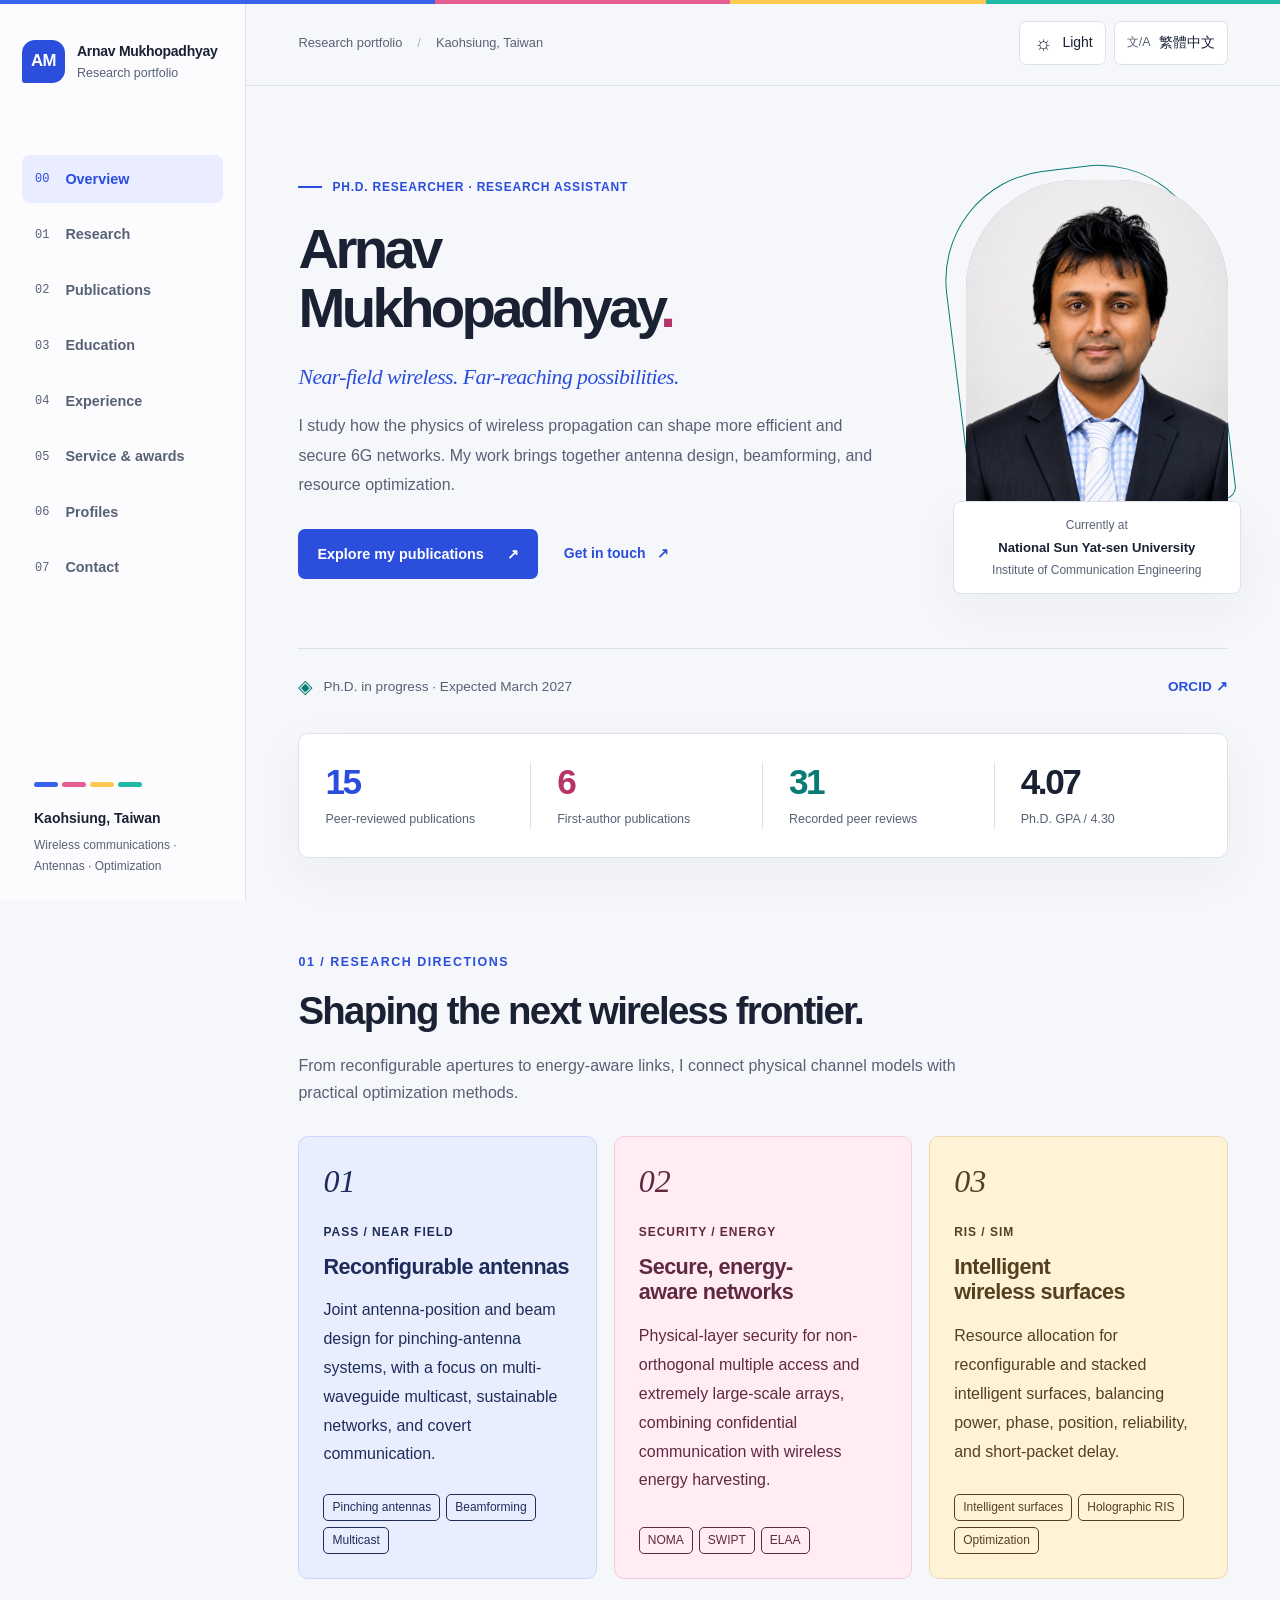
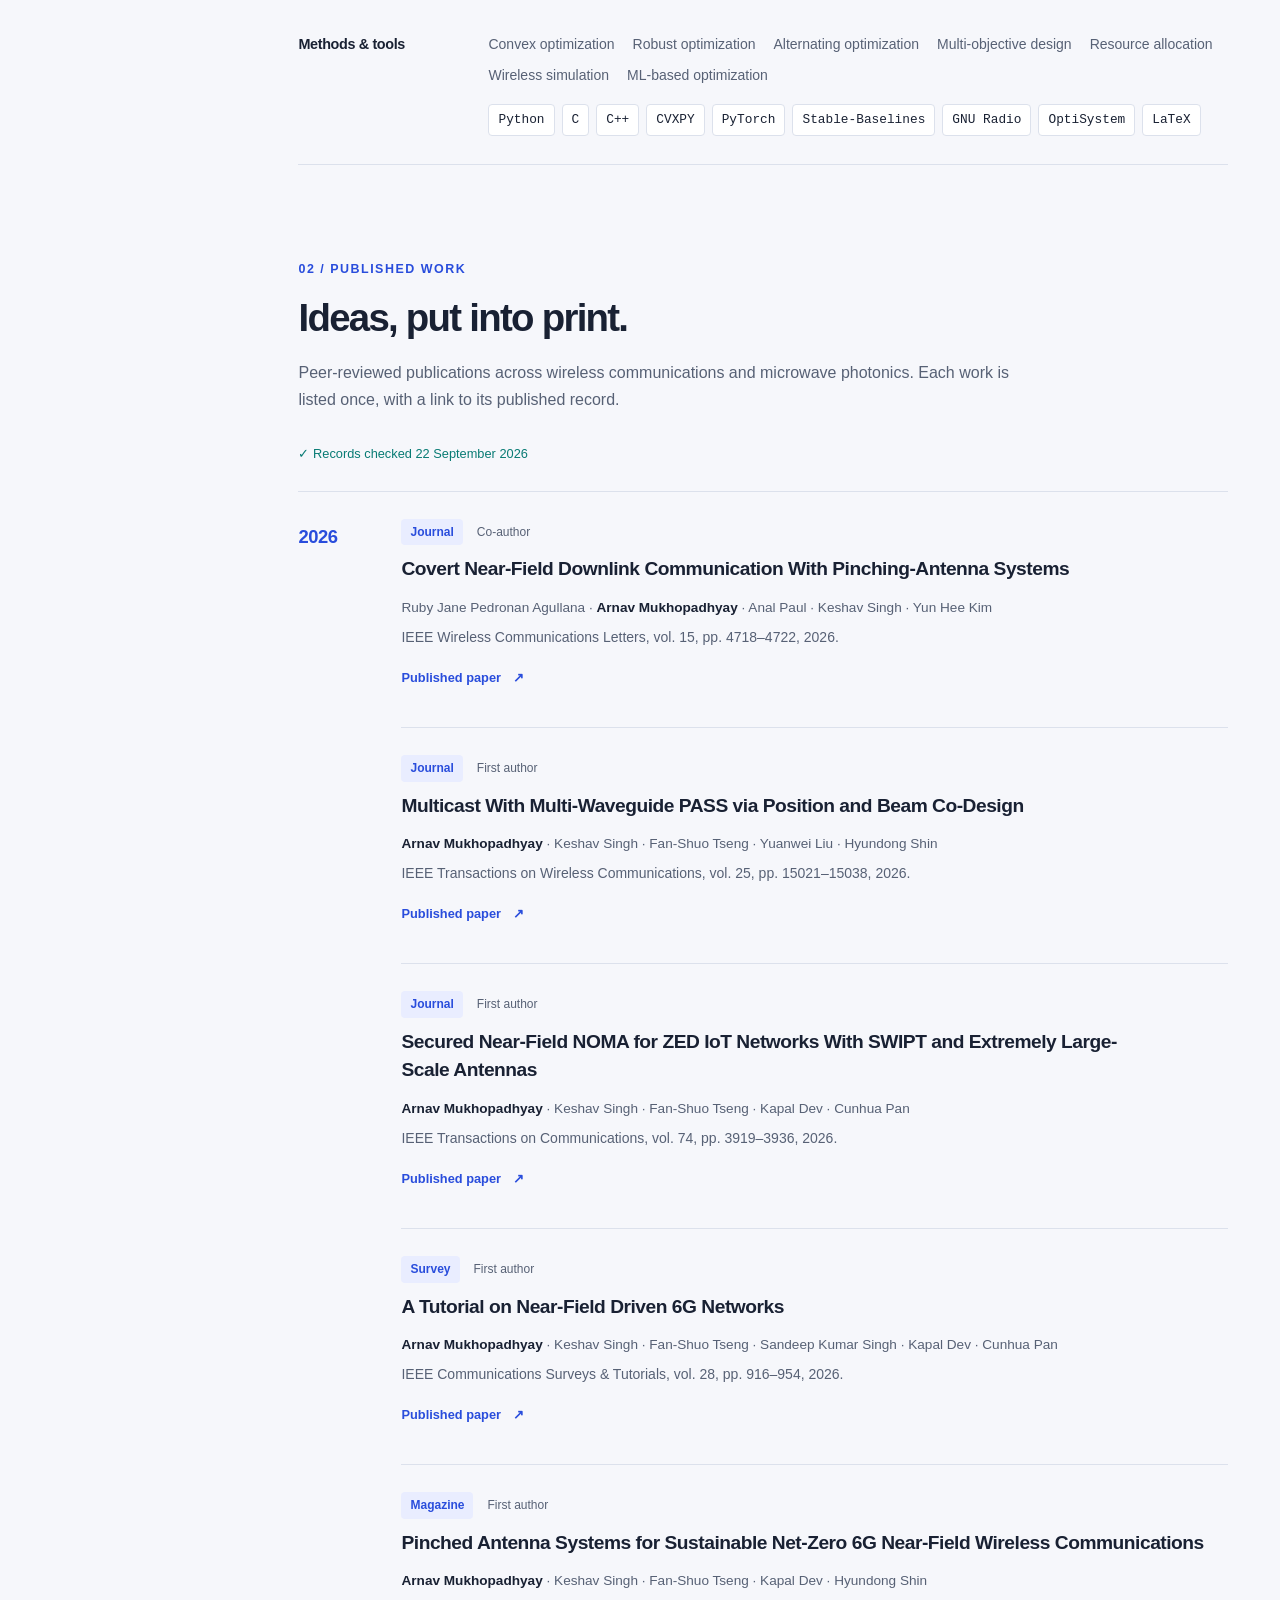
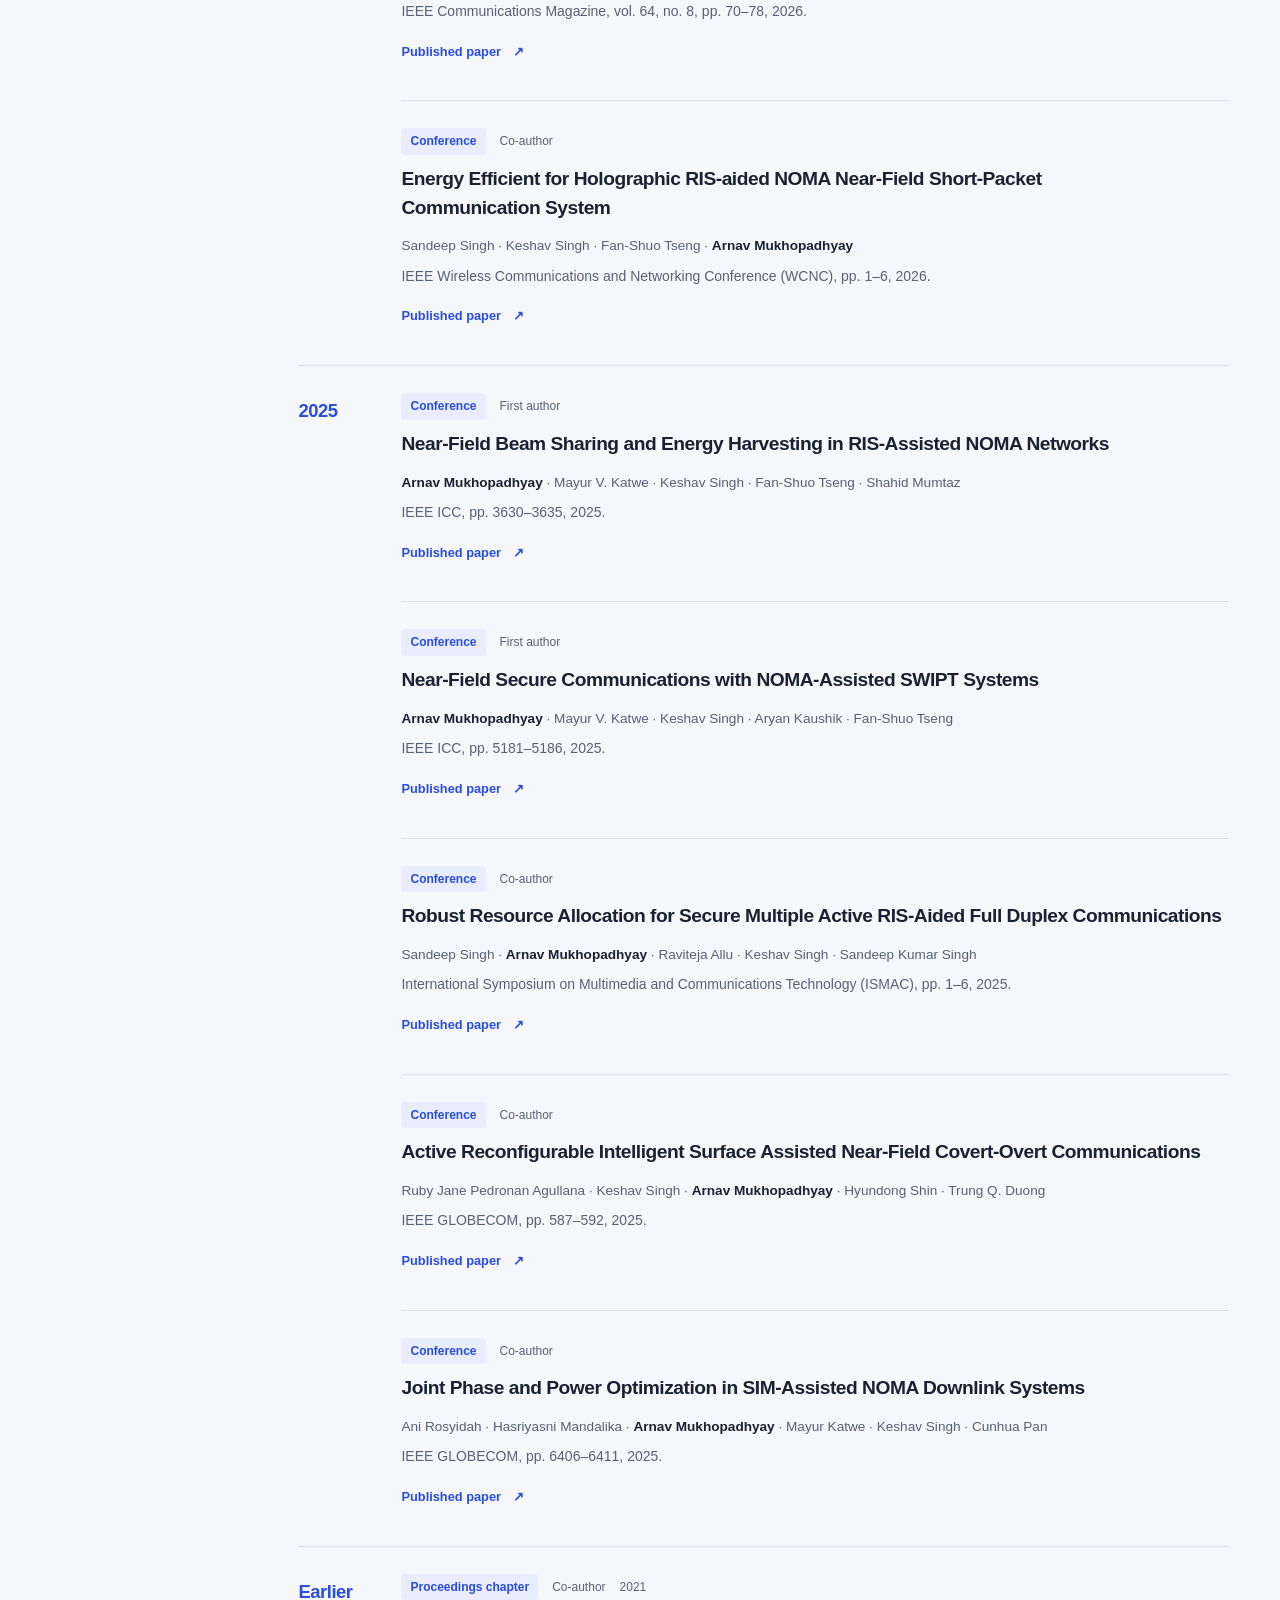
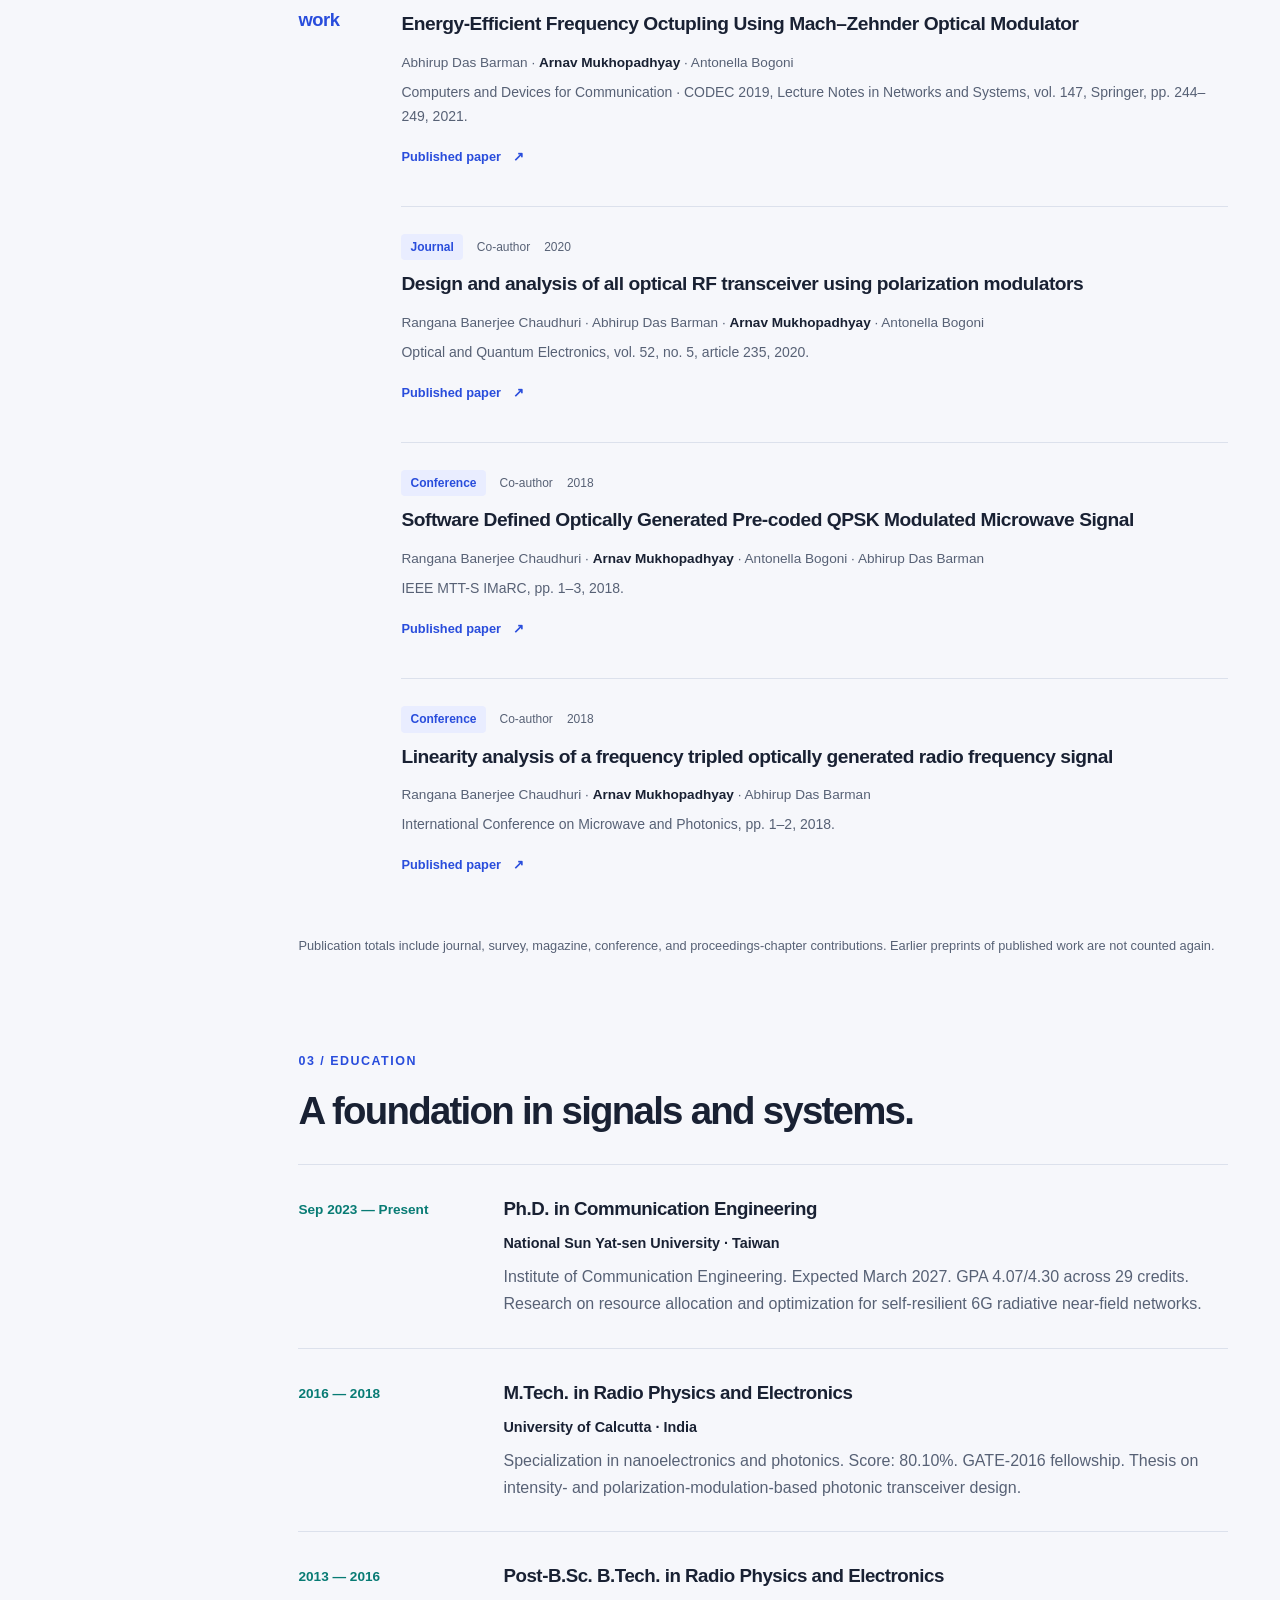
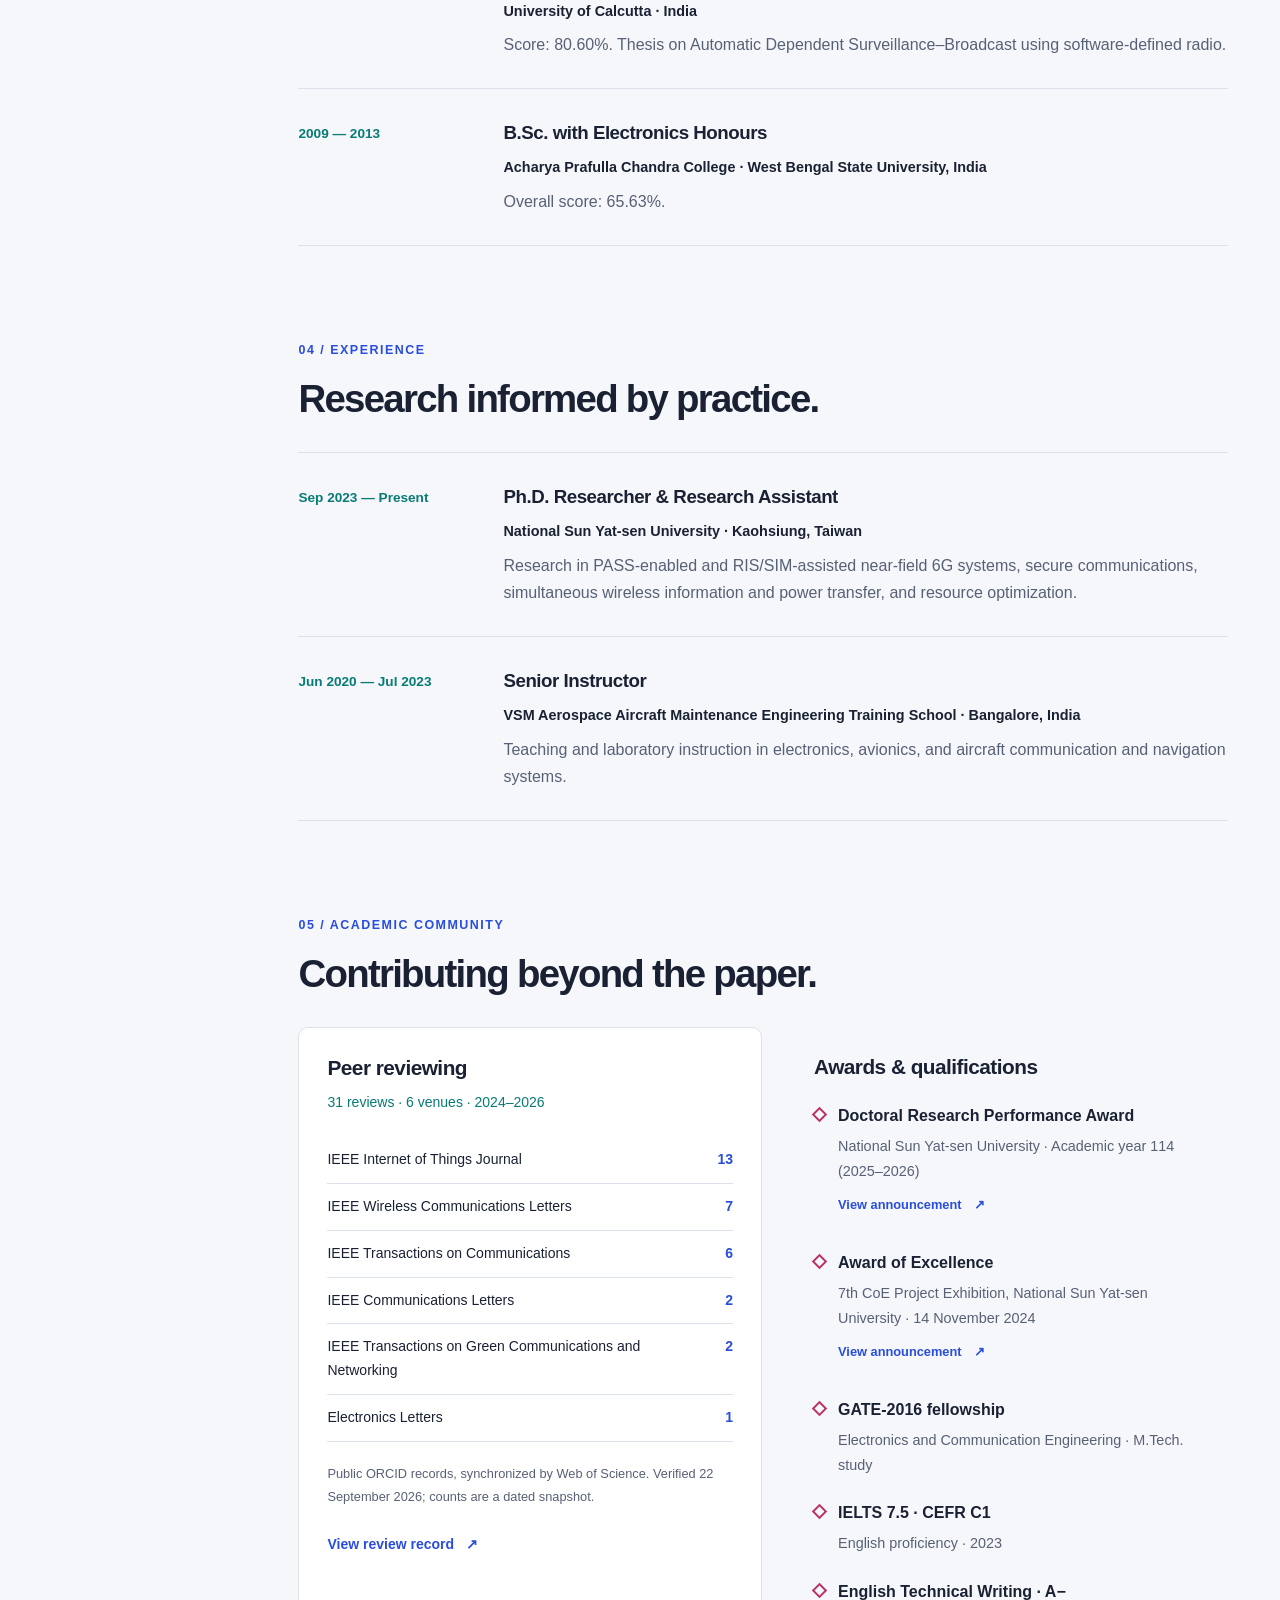
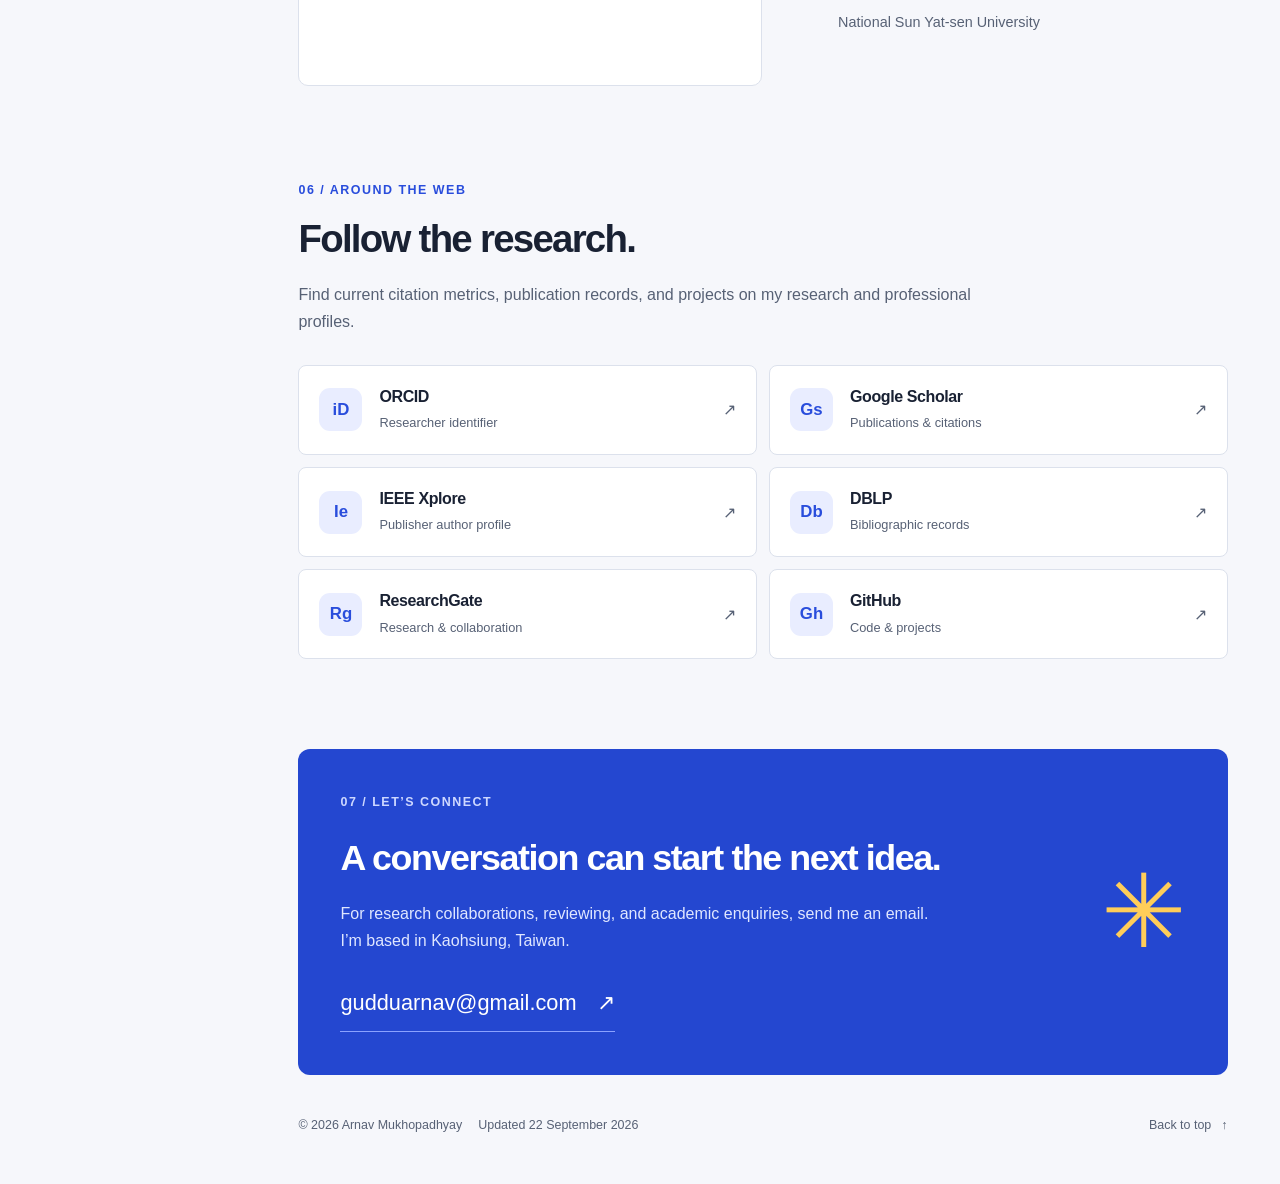
==== commit 7d1dec70: "sdds" ====
--- a/index.html
+++ b/index.html
@@ -25,7 +25,7 @@
   <meta property="og:image" content="https://gudduarnav.github.io/fav_icon.png">
   <meta property="og:image:alt" content="Portrait of Arnav Mukhopadhyay">
   <meta name="twitter:card" content="summary">
-  <script type="application/ld+json">{"@context": "https://schema.org", "@type": "Person", "name": "Arnav Mukhopadhyay", "alternateName": "安納夫", "url": "https://gudduarnav.github.io/", "jobTitle": "Ph.D. researcher · Research assistant", "email": "mailto:gudduarnav@gmail.com", "affiliation": {"@type": "CollegeOrUniversity", "name": "National Sun Yat-sen University"}, "sameAs": ["https://orcid.org/0000-0002-8167-7501", "https://scholar.google.com/citations?user=HdMekI8AAAAJ", "https://ieeexplore.ieee.org/author/37087052296", "https://dblp.org/pid/417/8805", "https://www.researchgate.net/profile/Arnav-Mukhopadhyay", "https://www.linkedin.com/in/gudduarnav", "https://github.com/gudduarnav"], "knowsAbout": ["Reconfigurable antennas", "Secure, energy-aware networks", "Intelligent wireless surfaces"]}</script>
+  <script type="application/ld+json">{"@context": "https://schema.org", "@type": "Person", "name": "Arnav Mukhopadhyay", "alternateName": "安納夫", "url": "https://gudduarnav.github.io/", "jobTitle": "Ph.D. researcher · Research assistant", "email": "mailto:gudduarnav@gmail.com", "affiliation": {"@type": "CollegeOrUniversity", "name": "National Sun Yat-sen University"}, "sameAs": ["https://orcid.org/0000-0002-8167-7501", "https://scholar.google.com/citations?user=HdMekI8AAAAJ", "https://ieeexplore.ieee.org/author/37087052296", "https://dblp.org/pid/417/8805", "https://www.researchgate.net/profile/Arnav-Mukhopadhyay", "https://github.com/gudduarnav"], "knowsAbout": ["Reconfigurable antennas", "Secure, energy-aware networks", "Intelligent wireless surfaces"]}</script>
   <script src="./assets/theme.js"></script>
   <link rel="stylesheet" href="./assets/style.css">
   <script src="./assets/site.js" defer></script>
@@ -152,11 +152,11 @@
     <h2 id="service-title">Contributing beyond the paper.</h2>
     </div>
       <div class="service-grid"><div class="review-panel"><h3>Peer reviewing</h3><p class="review-subtitle">31 reviews · 6 venues · 2024–2026</p><ul class="review-list"><li><span>IEEE Internet of Things Journal</span><strong>13</strong></li><li><span>IEEE Wireless Communications Letters</span><strong>7</strong></li><li><span>IEEE Transactions on Communications</span><strong>6</strong></li><li><span>IEEE Communications Letters</span><strong>2</strong></li><li><span>IEEE Transactions on Green Communications and Networking</span><strong>2</strong></li><li><span>Electronics Letters</span><strong>1</strong></li></ul><p class="record-note">Public ORCID records, synchronized by Web of Science. Verified 22 September 2026; counts are a dated snapshot.</p><a class="text-link" href="https://orcid.org/0000-0002-8167-7501/peer-reviews" target="_blank" rel="noopener noreferrer">View review record <span aria-hidden="true">↗</span></a></div>
-      <div class="awards-panel"><h3>Awards &amp; qualifications</h3><ul class="award-list"><li><h4>Second prize</h4><p>National Sun Yat-sen University poster competition</p><a class="text-link" href="https://www.linkedin.com/posts/gudduarnav_gratitude-research-nsysu-activity-7267875452717797376-G2XX" target="_blank" rel="noopener noreferrer">View announcement <span aria-hidden="true">↗</span></a></li><li><h4>GATE-2016 fellowship</h4><p>Electronics and Communication Engineering · M.Tech. study</p></li><li><h4>IELTS 7.5 · CEFR C1</h4><p>English proficiency · 2023</p></li><li><h4>English Technical Writing · A−</h4><p>National Sun Yat-sen University</p></li></ul></div></div>
+      <div class="awards-panel"><h3>Awards &amp; qualifications</h3><ul class="award-list"><li><h4>Doctoral Research Performance Award</h4><p>National Sun Yat-sen University · Academic year 114 (2025–2026)</p><a class="text-link" href="https://ice.nsysu.edu.tw/p/406-1209-379419,r3584.php?Lang=zh-tw" target="_blank" rel="noopener noreferrer">View announcement <span aria-hidden="true">↗</span></a></li><li><h4>Award of Excellence</h4><p>7th CoE Project Exhibition, National Sun Yat-sen University · 14 November 2024</p><a class="text-link" href="https://ipt.nsysu.edu.tw/p/406-1214-345393,r5825.php?Lang=en" target="_blank" rel="noopener noreferrer">View announcement <span aria-hidden="true">↗</span></a></li><li><h4>GATE-2016 fellowship</h4><p>Electronics and Communication Engineering · M.Tech. study</p></li><li><h4>IELTS 7.5 · CEFR C1</h4><p>English proficiency · 2023</p></li><li><h4>English Technical Writing · A−</h4><p>National Sun Yat-sen University</p></li></ul></div></div>
     </section>
     <section class="section" id="profiles" aria-labelledby="profiles-title"><div class="section-heading"><p class="eyebrow">06 / Around the web</p>
     <h2 id="profiles-title">Follow the research.</h2>
-    <p class="section-intro">Find current citation metrics, publication records, and projects on my research and professional profiles.</p></div><div class="profiles-grid"><a class="profile-card" href="https://orcid.org/0000-0002-8167-7501" target="_blank" rel="noopener noreferrer"><span class="profile-icon" aria-hidden="true">iD</span><span><h3>ORCID</h3><span class="profile-description">Researcher identifier</span></span><span aria-hidden="true">↗</span></a><a class="profile-card" href="https://scholar.google.com/citations?user=HdMekI8AAAAJ" target="_blank" rel="noopener noreferrer"><span class="profile-icon" aria-hidden="true">Gs</span><span><h3>Google Scholar</h3><span class="profile-description">Publications &amp; citations</span></span><span aria-hidden="true">↗</span></a><a class="profile-card" href="https://ieeexplore.ieee.org/author/37087052296" target="_blank" rel="noopener noreferrer"><span class="profile-icon" aria-hidden="true">Ie</span><span><h3>IEEE Xplore</h3><span class="profile-description">Publisher author profile</span></span><span aria-hidden="true">↗</span></a><a class="profile-card" href="https://dblp.org/pid/417/8805" target="_blank" rel="noopener noreferrer"><span class="profile-icon" aria-hidden="true">Db</span><span><h3>DBLP</h3><span class="profile-description">Bibliographic records</span></span><span aria-hidden="true">↗</span></a><a class="profile-card" href="https://www.researchgate.net/profile/Arnav-Mukhopadhyay" target="_blank" rel="noopener noreferrer"><span class="profile-icon" aria-hidden="true">Rg</span><span><h3>ResearchGate</h3><span class="profile-description">Research &amp; collaboration</span></span><span aria-hidden="true">↗</span></a><a class="profile-card" href="https://www.linkedin.com/in/gudduarnav" target="_blank" rel="noopener noreferrer"><span class="profile-icon" aria-hidden="true">in</span><span><h3>LinkedIn</h3><span class="profile-description">Professional updates</span></span><span aria-hidden="true">↗</span></a><a class="profile-card" href="https://github.com/gudduarnav" target="_blank" rel="noopener noreferrer"><span class="profile-icon" aria-hidden="true">Gh</span><span><h3>GitHub</h3><span class="profile-description">Code &amp; projects</span></span><span aria-hidden="true">↗</span></a></div></section>
+    <p class="section-intro">Find current citation metrics, publication records, and projects on my research and professional profiles.</p></div><div class="profiles-grid"><a class="profile-card" href="https://orcid.org/0000-0002-8167-7501" target="_blank" rel="noopener noreferrer"><span class="profile-icon" aria-hidden="true">iD</span><span><h3>ORCID</h3><span class="profile-description">Researcher identifier</span></span><span aria-hidden="true">↗</span></a><a class="profile-card" href="https://scholar.google.com/citations?user=HdMekI8AAAAJ" target="_blank" rel="noopener noreferrer"><span class="profile-icon" aria-hidden="true">Gs</span><span><h3>Google Scholar</h3><span class="profile-description">Publications &amp; citations</span></span><span aria-hidden="true">↗</span></a><a class="profile-card" href="https://ieeexplore.ieee.org/author/37087052296" target="_blank" rel="noopener noreferrer"><span class="profile-icon" aria-hidden="true">Ie</span><span><h3>IEEE Xplore</h3><span class="profile-description">Publisher author profile</span></span><span aria-hidden="true">↗</span></a><a class="profile-card" href="https://dblp.org/pid/417/8805" target="_blank" rel="noopener noreferrer"><span class="profile-icon" aria-hidden="true">Db</span><span><h3>DBLP</h3><span class="profile-description">Bibliographic records</span></span><span aria-hidden="true">↗</span></a><a class="profile-card" href="https://www.researchgate.net/profile/Arnav-Mukhopadhyay" target="_blank" rel="noopener noreferrer"><span class="profile-icon" aria-hidden="true">Rg</span><span><h3>ResearchGate</h3><span class="profile-description">Research &amp; collaboration</span></span><span aria-hidden="true">↗</span></a><a class="profile-card" href="https://github.com/gudduarnav" target="_blank" rel="noopener noreferrer"><span class="profile-icon" aria-hidden="true">Gh</span><span><h3>GitHub</h3><span class="profile-description">Code &amp; projects</span></span><span aria-hidden="true">↗</span></a></div></section>
     <section class="contact-section" id="contact" aria-labelledby="contact-title"><div><p class="eyebrow">07 / Let’s connect</p><h2 id="contact-title">A conversation can start the next idea.</h2><p>For research collaborations, reviewing, and academic enquiries, send me an email. I’m based in Kaohsiung, Taiwan.</p><a class="contact-email" href="mailto:gudduarnav@gmail.com" aria-label="Email Arnav Mukhopadhyay">gudduarnav@gmail.com <span aria-hidden="true">↗</span></a></div><span class="contact-symbol" aria-hidden="true">✳</span></section>
   </main>
   <footer class="footer"><p>© 2026 Arnav Mukhopadhyay<span>Updated 22 September 2026</span></p><a href="#home">Back to top <span aria-hidden="true">↑</span></a></footer>
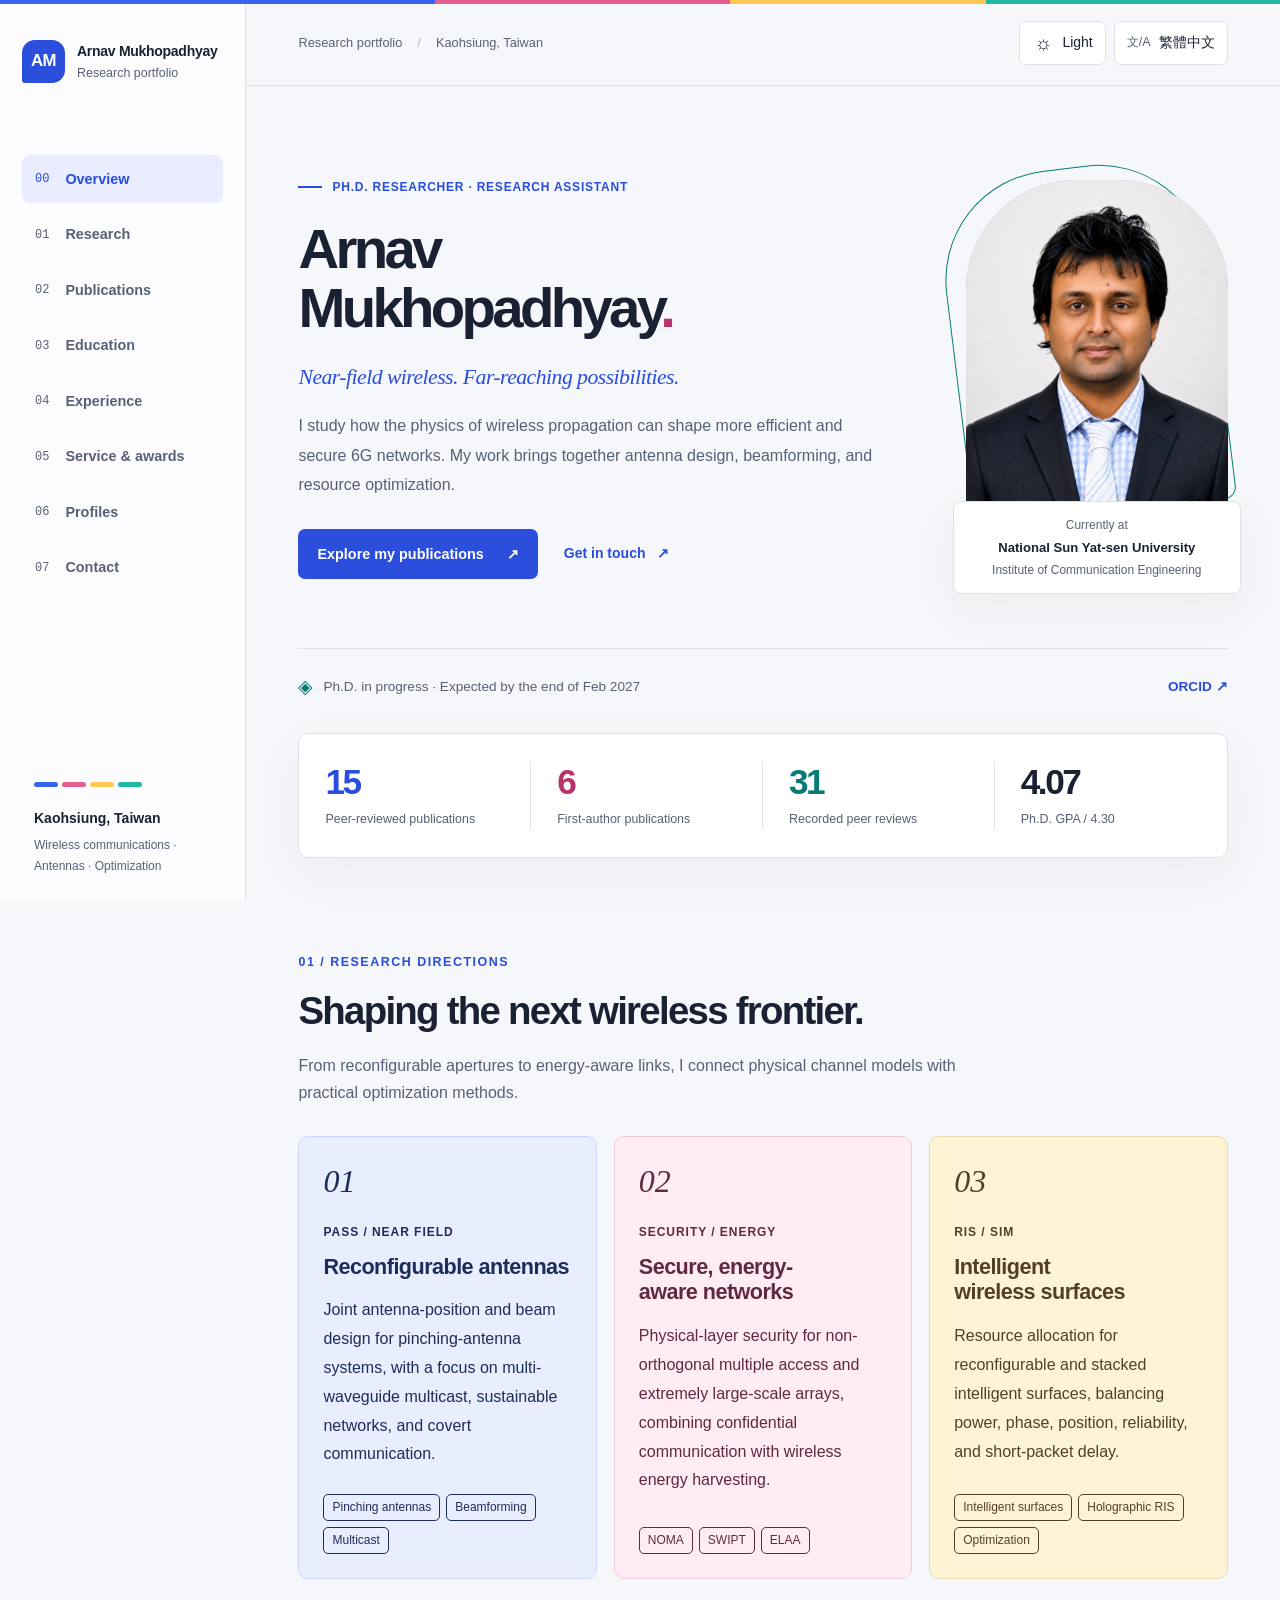
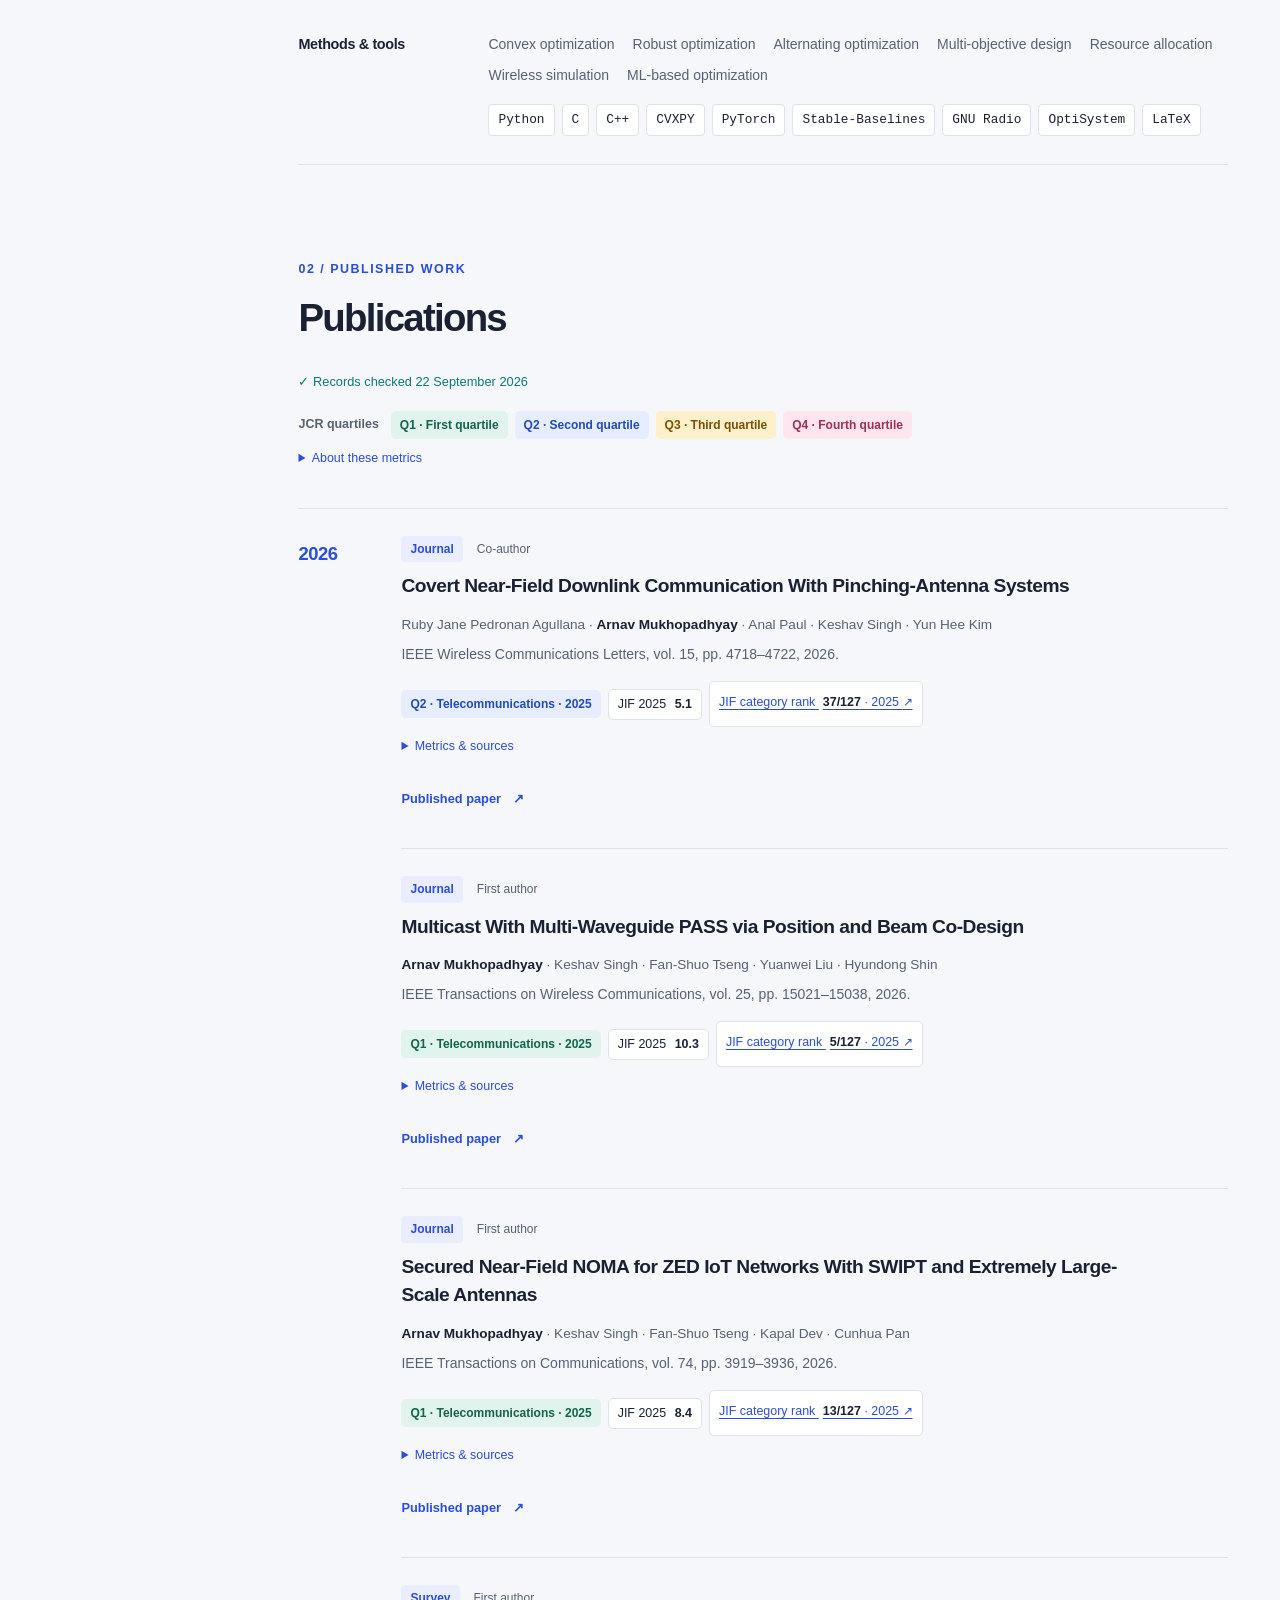
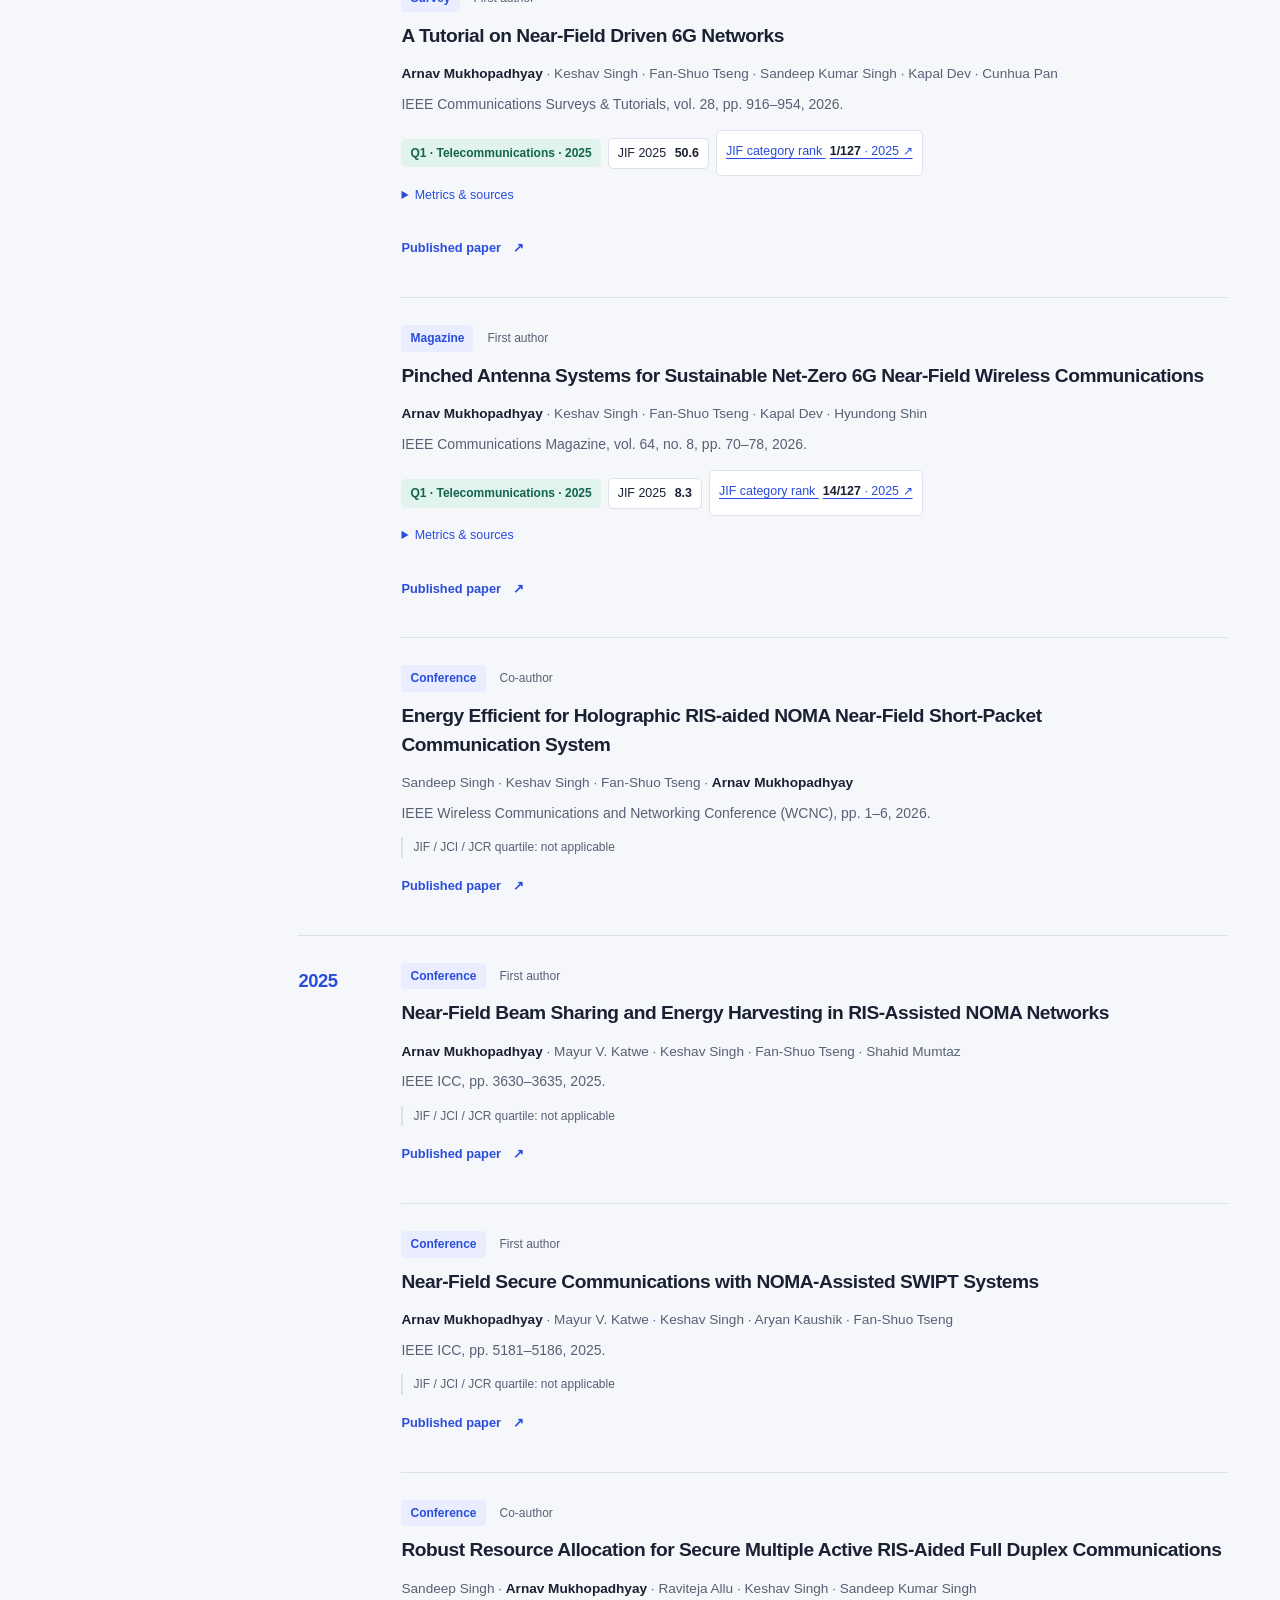
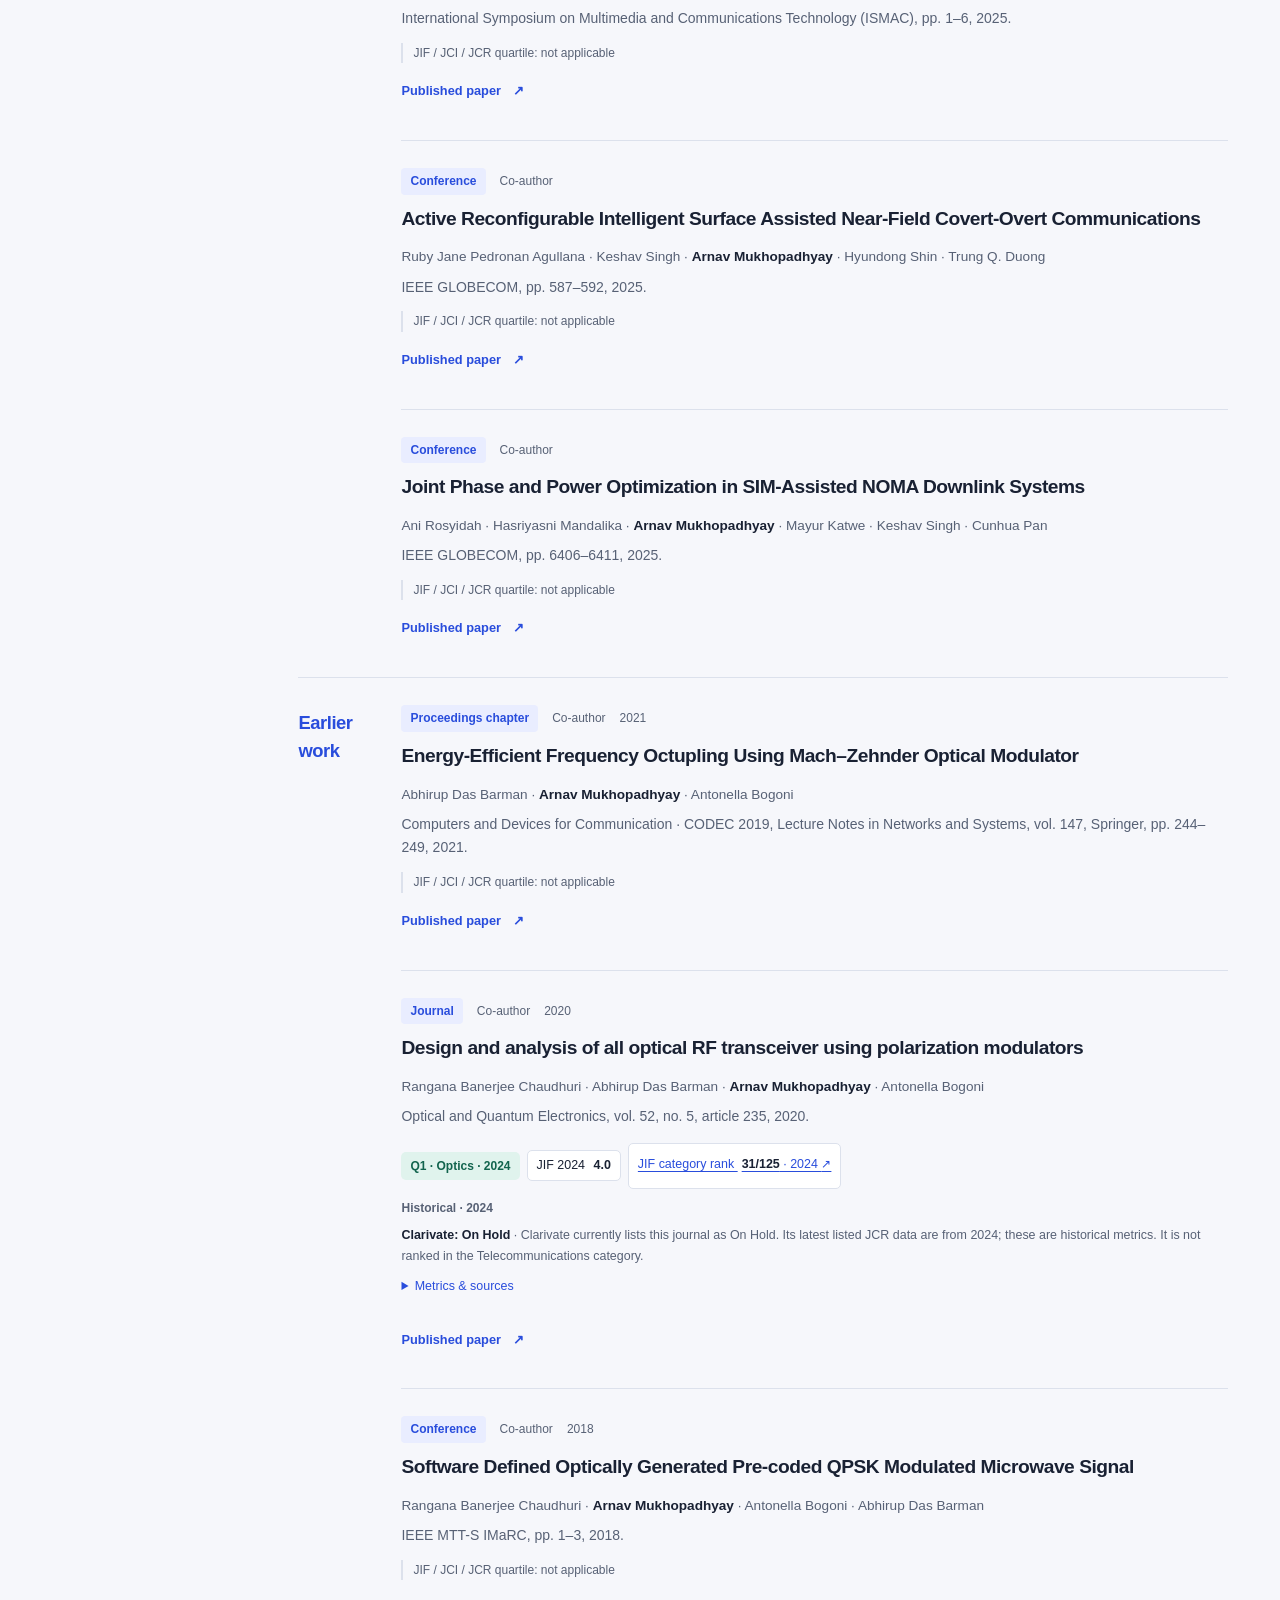
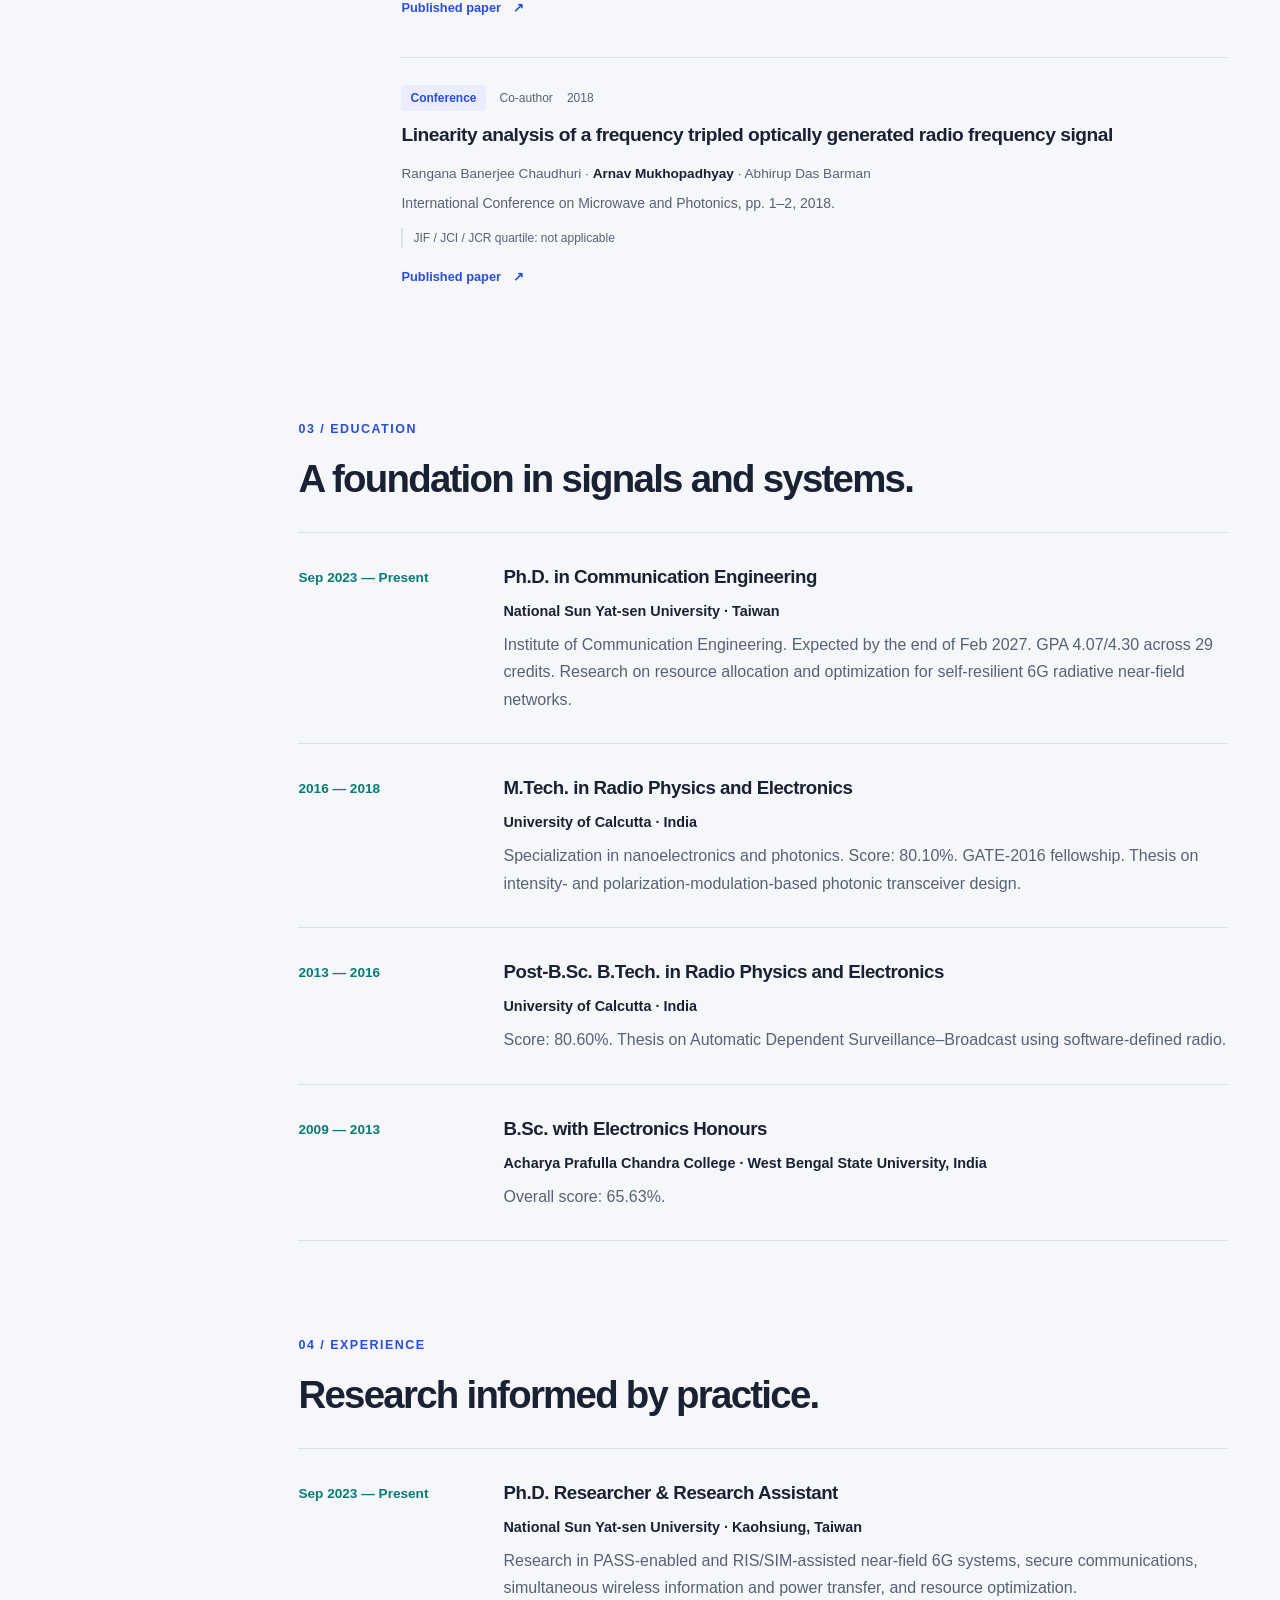
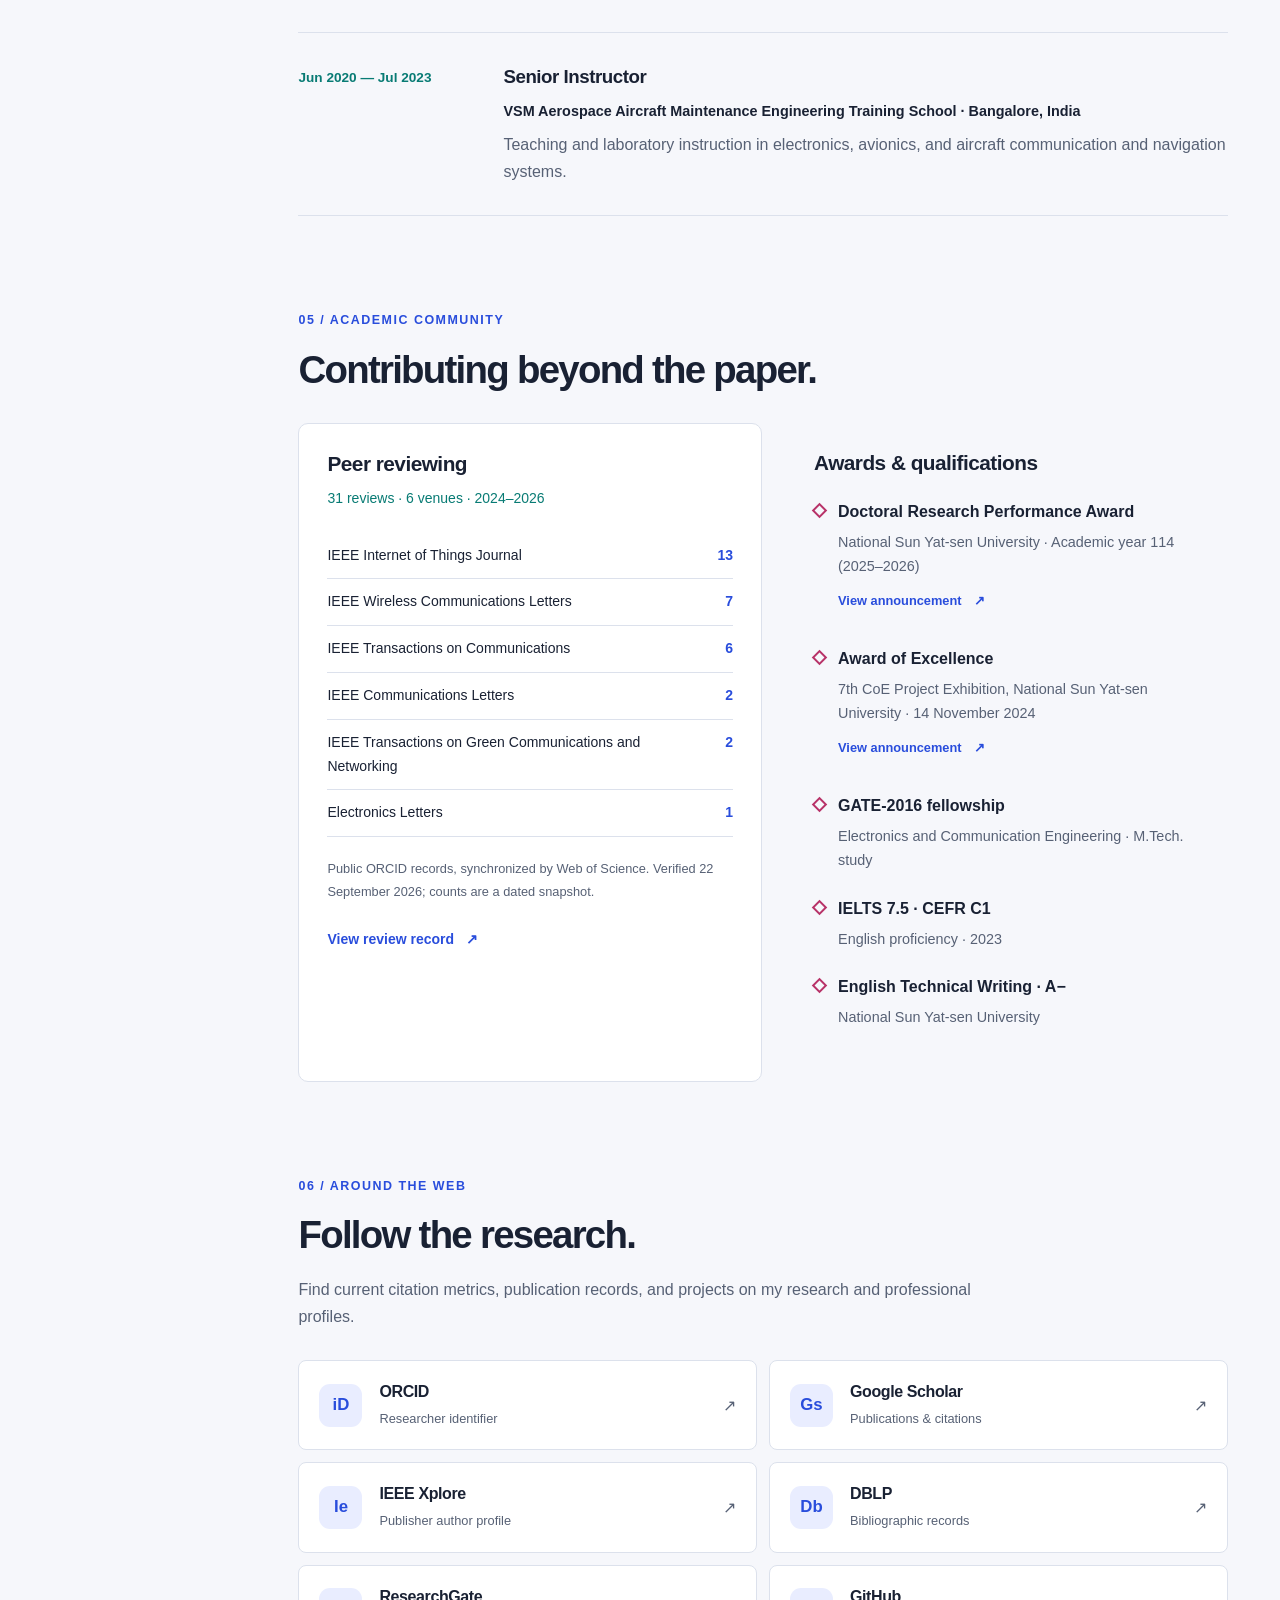
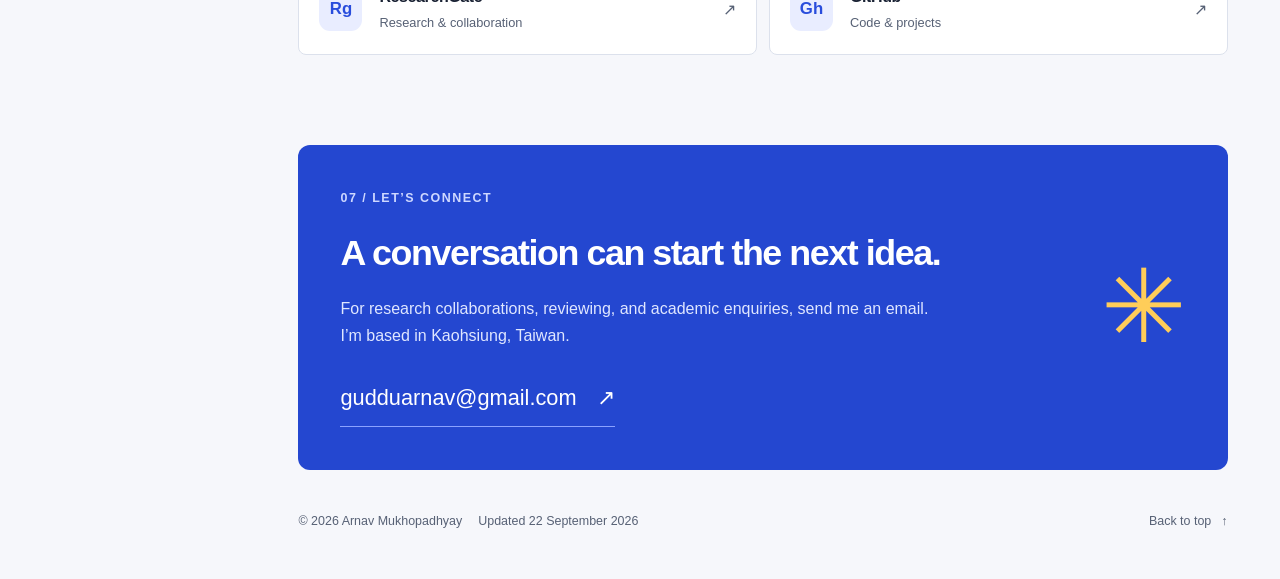
==== commit 39d6e3de: "up" ====
--- a/index.html
+++ b/index.html
@@ -1,5 +1,5 @@
 <!doctype html>
-<!-- Generated by scripts/build.py. Edit data/content.json or data/publications.json. -->
+<!-- Generated by scripts/build.py. Edit the JSON files in data/. -->
 <html lang="en">
 <head>
   <meta charset="utf-8">
@@ -55,7 +55,7 @@
         <div class="hero-actions"><a class="button primary" href="#publications">Explore my publications<span aria-hidden="true">↗</span></a><a class="text-link" href="mailto:gudduarnav@gmail.com">Get in touch <span aria-hidden="true">↗</span></a></div>
       </div>
       <div class="portrait-panel"><div class="portrait-frame"><img src="./fav_icon.png" alt="Portrait of Arnav Mukhopadhyay" width="720" height="960" fetchpriority="high"></div><div class="portrait-label"><span>Currently at</span><strong>National Sun Yat-sen University</strong><span>Institute of Communication Engineering</span></div></div>
-      <div class="appointment"><span class="appointment-mark" aria-hidden="true">◈</span><p>Ph.D. in progress · Expected March 2027</p><a href="https://orcid.org/0000-0002-8167-7501" target="_blank" rel="noopener noreferrer">ORCID <span aria-hidden="true">↗</span></a></div>
+      <div class="appointment"><span class="appointment-mark" aria-hidden="true">◈</span><p>Ph.D. in progress · Expected by the end of Feb 2027</p><a href="https://orcid.org/0000-0002-8167-7501" target="_blank" rel="noopener noreferrer">ORCID <span aria-hidden="true">↗</span></a></div>
     </section>
     <div class="stats-strip"><div class="stat"><strong>15</strong><span>Peer-reviewed publications</span></div><div class="stat"><strong>6</strong><span>First-author publications</span></div><div class="stat"><strong>31</strong><span>Recorded peer reviews</span></div><div class="stat"><strong>4.07</strong><span>Ph.D. GPA / 4.30</span></div></div>
     <section class="section" id="research" aria-labelledby="research-title">
@@ -72,74 +72,146 @@
     </section>
     <section class="section" id="publications" aria-labelledby="pub-title">
       <div class="section-heading"><p class="eyebrow">02 / Published work</p>
-    <h2 id="pub-title">Ideas, put into print.</h2>
-    <p class="section-intro">Peer-reviewed publications across wireless communications and microwave photonics. Each work is listed once, with a link to its published record.</p></div><p class="verified-note"><span aria-hidden="true">✓</span> Records checked 22 September 2026</p>
+    <h2 id="pub-title">Publications</h2>
+    </div><p class="verified-note"><span aria-hidden="true">✓</span> Records checked 22 September 2026</p>
+      <div class="metrics-guide"><div class="quartile-key"><span>JCR quartiles</span>
+    <ul aria-label="JCR quartiles"><li class="quartile q1">Q1 · First quartile</li><li class="quartile q2">Q2 · Second quartile</li><li class="quartile q3">Q3 · Third quartile</li><li class="quartile q4">Q4 · Fourth quartile</li></ul></div>
+    <details><summary>About these metrics</summary><p>JIF = Journal Impact Factor; JCI = Journal Citation Indicator. Quartiles and ranks use JIF within the named JCR category. Years refer to citation data: 2025 metrics were released in 2026. These are venue metrics, not ratings of individual papers.</p><p>Conference proceedings and proceedings chapters do not receive journal JIF/JCI values or JCR quartiles.</p></details></div>
       <div class="publication-group"><h3 class="year-label">2026</h3><div class="publication-list"><article class="publication" id="pub-lwc-2026-3714504">
             <div class="publication-meta"><span class="pub-type">Journal</span><span>Co-author</span></div>
             <h4><a href="https://doi.org/10.1109/LWC.2026.3714504" target="_blank" rel="noopener noreferrer">Covert Near-Field Downlink Communication With Pinching-Antenna Systems</a></h4>
             <p class="authors" lang="en">Ruby Jane Pedronan Agullana · <strong>Arnav Mukhopadhyay</strong> · Anal Paul · Keshav Singh · Yun Hee Kim</p><p class="venue">IEEE Wireless Communications Letters, vol. 15, pp. 4718–4722, 2026.</p>
+            <div class="journal-metrics" aria-label="Journal metrics">
+    <ul class="metric-badges"><li class="quartile q2" aria-label="JIF quartile: Q2 · Telecommunications · 2025">Q2 · Telecommunications · 2025</li>
+    <li class="metric-jif">JIF 2025 <strong>5.1</strong></li>
+    <li class="metric-rank"><a href="https://jcr.clarivate.com/jcr-jp/journal-profile?journal=IEEE%20WIREL%20COMMUN%20LE&amp;year=2025" target="_blank" rel="noopener noreferrer" aria-label="Clarivate JCR · journal ranking and metrics: IEEE WIRELESS COMMUNICATIONS LETTERS · Telecommunications · 37/127 · 2025">JIF category rank <strong>37/127</strong> · 2025 <span aria-hidden="true">↗</span></a></li></ul>
+
+    <details class="metric-details"><summary>Metrics &amp; sources</summary>
+    <p>JCI 2025: <strong>1.18</strong></p>
+    <ul class="other-categories"><li><span class="quartile q2">Q2</span> Computer Science, Information Systems · 69/266 · 2025</li><li><span class="quartile q1">Q1</span> Electrical &amp; Electronic Engineering · 90/369 · 2025</li></ul>
+    <p>Rank links open the journal’s Clarivate JCR profile for the displayed year.</p>
+    <ul class="metric-sources"><li><a class="" href="https://jcr.clarivate.com/jcr-jp/journal-profile?journal=IEEE%20WIREL%20COMMUN%20LE&amp;year=2025" target="_blank" rel="noopener noreferrer">Clarivate JCR · journal ranking and metrics · 2025 <span aria-hidden="true">↗</span></a></li><li><a class="" href="https://open.ieee.org/wp-content/uploads/IEEE-Title-List-August-2026.pdf" target="_blank" rel="noopener noreferrer">IEEE title list · August 2026 (PDF) <span aria-hidden="true">↗</span></a></li><li><a class="" href="https://mjl.clarivate.com/search-results?issn=2162-2337&amp;hide_exact_match_fl=true" target="_blank" rel="noopener noreferrer">Clarivate Master Journal List · journal profile <span aria-hidden="true">↗</span></a></li></ul><p>Sources checked 22 September 2026. Clarivate profile access may require sign-in.</p></details></div>
             <a class="paper-link" href="https://doi.org/10.1109/LWC.2026.3714504" target="_blank" rel="noopener noreferrer" aria-label="Open published record for Covert Near-Field Downlink Communication With Pinching-Antenna Systems">Published paper <span aria-hidden="true">↗</span></a></article><article class="publication" id="pub-twc-2026-3680520">
             <div class="publication-meta"><span class="pub-type">Journal</span><span>First author</span></div>
             <h4><a href="https://doi.org/10.1109/TWC.2026.3680520" target="_blank" rel="noopener noreferrer">Multicast With Multi-Waveguide PASS via Position and Beam Co-Design</a></h4>
             <p class="authors" lang="en"><strong>Arnav Mukhopadhyay</strong> · Keshav Singh · Fan-Shuo Tseng · Yuanwei Liu · Hyundong Shin</p><p class="venue">IEEE Transactions on Wireless Communications, vol. 25, pp. 15021–15038, 2026.</p>
+            <div class="journal-metrics" aria-label="Journal metrics">
+    <ul class="metric-badges"><li class="quartile q1" aria-label="JIF quartile: Q1 · Telecommunications · 2025">Q1 · Telecommunications · 2025</li>
+    <li class="metric-jif">JIF 2025 <strong>10.3</strong></li>
+    <li class="metric-rank"><a href="https://jcr.clarivate.com/jcr-jp/journal-profile?journal=IEEE%20T%20WIREL%20COMMUN&amp;year=2025" target="_blank" rel="noopener noreferrer" aria-label="Clarivate JCR · journal ranking and metrics: IEEE TRANSACTIONS ON WIRELESS COMMUNICATIONS · Telecommunications · 5/127 · 2025">JIF category rank <strong>5/127</strong> · 2025 <span aria-hidden="true">↗</span></a></li></ul>
+
+    <details class="metric-details"><summary>Metrics &amp; sources</summary>
+    <p>JCI 2025: <strong>2.17</strong></p>
+    <ul class="other-categories"><li><span class="quartile q1">Q1</span> Electrical &amp; Electronic Engineering · 16/369 · 2025</li></ul>
+    <p>Rank links open the journal’s Clarivate JCR profile for the displayed year.</p>
+    <ul class="metric-sources"><li><a class="" href="https://jcr.clarivate.com/jcr-jp/journal-profile?journal=IEEE%20T%20WIREL%20COMMUN&amp;year=2025" target="_blank" rel="noopener noreferrer">Clarivate JCR · journal ranking and metrics · 2025 <span aria-hidden="true">↗</span></a></li><li><a class="" href="https://open.ieee.org/wp-content/uploads/IEEE-Title-List-August-2026.pdf" target="_blank" rel="noopener noreferrer">IEEE title list · August 2026 (PDF) <span aria-hidden="true">↗</span></a></li><li><a class="" href="https://mjl.clarivate.com/search-results?issn=1536-1276&amp;hide_exact_match_fl=true" target="_blank" rel="noopener noreferrer">Clarivate Master Journal List · journal profile <span aria-hidden="true">↗</span></a></li><li><a class="" href="https://innovate.ieee.org/ieee-journals-continue-to-excel-in-citation-rankings/" target="_blank" rel="noopener noreferrer">IEEE · 2025 JIF category rankings <span aria-hidden="true">↗</span></a></li></ul><p>Sources checked 22 September 2026. Clarivate profile access may require sign-in.</p></details></div>
             <a class="paper-link" href="https://doi.org/10.1109/TWC.2026.3680520" target="_blank" rel="noopener noreferrer" aria-label="Open published record for Multicast With Multi-Waveguide PASS via Position and Beam Co-Design">Published paper <span aria-hidden="true">↗</span></a></article><article class="publication" id="pub-tcomm-2026-3658396">
             <div class="publication-meta"><span class="pub-type">Journal</span><span>First author</span></div>
             <h4><a href="https://doi.org/10.1109/TCOMM.2026.3658396" target="_blank" rel="noopener noreferrer">Secured Near-Field NOMA for ZED IoT Networks With SWIPT and Extremely Large-Scale Antennas</a></h4>
             <p class="authors" lang="en"><strong>Arnav Mukhopadhyay</strong> · Keshav Singh · Fan-Shuo Tseng · Kapal Dev · Cunhua Pan</p><p class="venue">IEEE Transactions on Communications, vol. 74, pp. 3919–3936, 2026.</p>
+            <div class="journal-metrics" aria-label="Journal metrics">
+    <ul class="metric-badges"><li class="quartile q1" aria-label="JIF quartile: Q1 · Telecommunications · 2025">Q1 · Telecommunications · 2025</li>
+    <li class="metric-jif">JIF 2025 <strong>8.4</strong></li>
+    <li class="metric-rank"><a href="https://jcr.clarivate.com/jcr-jp/journal-profile?journal=IEEE%20T%20COMMUN&amp;year=2025" target="_blank" rel="noopener noreferrer" aria-label="Clarivate JCR · journal ranking and metrics: IEEE TRANSACTIONS ON COMMUNICATIONS · Telecommunications · 13/127 · 2025">JIF category rank <strong>13/127</strong> · 2025 <span aria-hidden="true">↗</span></a></li></ul>
+
+    <details class="metric-details"><summary>Metrics &amp; sources</summary>
+    <p>JCI 2025: <strong>1.74</strong></p>
+    <ul class="other-categories"><li><span class="quartile q1">Q1</span> Electrical &amp; Electronic Engineering · 36/369 · 2025</li></ul>
+    <p>Rank links open the journal’s Clarivate JCR profile for the displayed year.</p>
+    <ul class="metric-sources"><li><a class="" href="https://jcr.clarivate.com/jcr-jp/journal-profile?journal=IEEE%20T%20COMMUN&amp;year=2025" target="_blank" rel="noopener noreferrer">Clarivate JCR · journal ranking and metrics · 2025 <span aria-hidden="true">↗</span></a></li><li><a class="" href="https://open.ieee.org/wp-content/uploads/IEEE-Title-List-August-2026.pdf" target="_blank" rel="noopener noreferrer">IEEE title list · August 2026 (PDF) <span aria-hidden="true">↗</span></a></li><li><a class="" href="https://mjl.clarivate.com/search-results?issn=0090-6778&amp;hide_exact_match_fl=true" target="_blank" rel="noopener noreferrer">Clarivate Master Journal List · journal profile <span aria-hidden="true">↗</span></a></li><li><a class="" href="https://innovate.ieee.org/ieee-journals-continue-to-excel-in-citation-rankings/" target="_blank" rel="noopener noreferrer">IEEE · 2025 JIF category rankings <span aria-hidden="true">↗</span></a></li></ul><p>Sources checked 22 September 2026. Clarivate profile access may require sign-in.</p></details></div>
             <a class="paper-link" href="https://doi.org/10.1109/TCOMM.2026.3658396" target="_blank" rel="noopener noreferrer" aria-label="Open published record for Secured Near-Field NOMA for ZED IoT Networks With SWIPT and Extremely Large-Scale Antennas">Published paper <span aria-hidden="true">↗</span></a></article><article class="publication" id="pub-comst-2025-3550118">
             <div class="publication-meta"><span class="pub-type">Survey</span><span>First author</span></div>
             <h4><a href="https://doi.org/10.1109/COMST.2025.3550118" target="_blank" rel="noopener noreferrer">A Tutorial on Near-Field Driven 6G Networks</a></h4>
             <p class="authors" lang="en"><strong>Arnav Mukhopadhyay</strong> · Keshav Singh · Fan-Shuo Tseng · Sandeep Kumar Singh · Kapal Dev · Cunhua Pan</p><p class="venue">IEEE Communications Surveys &amp; Tutorials, vol. 28, pp. 916–954, 2026.</p>
+            <div class="journal-metrics" aria-label="Journal metrics">
+    <ul class="metric-badges"><li class="quartile q1" aria-label="JIF quartile: Q1 · Telecommunications · 2025">Q1 · Telecommunications · 2025</li>
+    <li class="metric-jif">JIF 2025 <strong>50.6</strong></li>
+    <li class="metric-rank"><a href="https://jcr.clarivate.com/jcr-jp/journal-profile?journal=IEEE%20COMMUN%20SURV%20TUT&amp;year=2025" target="_blank" rel="noopener noreferrer" aria-label="Clarivate JCR · journal ranking and metrics: IEEE COMMUNICATIONS SURVEYS AND TUTORIALS · Telecommunications · 1/127 · 2025">JIF category rank <strong>1/127</strong> · 2025 <span aria-hidden="true">↗</span></a></li></ul>
+
+    <details class="metric-details"><summary>Metrics &amp; sources</summary>
+    <p>JCI 2025: <strong>10.71</strong></p>
+    <ul class="other-categories"><li><span class="quartile q1">Q1</span> Computer Science, Information Systems · 1/266 · 2025</li></ul>
+    <p>Rank links open the journal’s Clarivate JCR profile for the displayed year.</p>
+    <ul class="metric-sources"><li><a class="" href="https://jcr.clarivate.com/jcr-jp/journal-profile?journal=IEEE%20COMMUN%20SURV%20TUT&amp;year=2025" target="_blank" rel="noopener noreferrer">Clarivate JCR · journal ranking and metrics · 2025 <span aria-hidden="true">↗</span></a></li><li><a class="" href="https://open.ieee.org/wp-content/uploads/IEEE-Title-List-August-2026.pdf" target="_blank" rel="noopener noreferrer">IEEE title list · August 2026 (PDF) <span aria-hidden="true">↗</span></a></li><li><a class="" href="https://mjl.clarivate.com/search-results?issn=1553-877X&amp;hide_exact_match_fl=true" target="_blank" rel="noopener noreferrer">Clarivate Master Journal List · journal profile <span aria-hidden="true">↗</span></a></li><li><a class="" href="https://innovate.ieee.org/ieee-journals-continue-to-excel-in-citation-rankings/" target="_blank" rel="noopener noreferrer">IEEE · 2025 JIF category rankings <span aria-hidden="true">↗</span></a></li></ul><p>Sources checked 22 September 2026. Clarivate profile access may require sign-in.</p></details></div>
             <a class="paper-link" href="https://doi.org/10.1109/COMST.2025.3550118" target="_blank" rel="noopener noreferrer" aria-label="Open published record for A Tutorial on Near-Field Driven 6G Networks">Published paper <span aria-hidden="true">↗</span></a></article><article class="publication" id="pub-mcom-001-2500627">
             <div class="publication-meta"><span class="pub-type">Magazine</span><span>First author</span></div>
             <h4><a href="https://doi.org/10.1109/MCOM.001.2500627" target="_blank" rel="noopener noreferrer">Pinched Antenna Systems for Sustainable Net-Zero 6G Near-Field Wireless Communications</a></h4>
             <p class="authors" lang="en"><strong>Arnav Mukhopadhyay</strong> · Keshav Singh · Fan-Shuo Tseng · Kapal Dev · Hyundong Shin</p><p class="venue">IEEE Communications Magazine, vol. 64, no. 8, pp. 70–78, 2026.</p>
+            <div class="journal-metrics" aria-label="Journal metrics">
+    <ul class="metric-badges"><li class="quartile q1" aria-label="JIF quartile: Q1 · Telecommunications · 2025">Q1 · Telecommunications · 2025</li>
+    <li class="metric-jif">JIF 2025 <strong>8.3</strong></li>
+    <li class="metric-rank"><a href="https://jcr.clarivate.com/jcr-jp/journal-profile?journal=IEEE%20COMMUN%20MAG&amp;year=2025" target="_blank" rel="noopener noreferrer" aria-label="Clarivate JCR · journal ranking and metrics: IEEE COMMUNICATIONS MAGAZINE · Telecommunications · 14/127 · 2025">JIF category rank <strong>14/127</strong> · 2025 <span aria-hidden="true">↗</span></a></li></ul>
+
+    <details class="metric-details"><summary>Metrics &amp; sources</summary>
+    <p>JCI 2025: <strong>1.78</strong></p>
+    <ul class="other-categories"><li><span class="quartile q1">Q1</span> Electrical &amp; Electronic Engineering · 38/369 · 2025</li></ul>
+    <p>Rank links open the journal’s Clarivate JCR profile for the displayed year.</p>
+    <ul class="metric-sources"><li><a class="" href="https://jcr.clarivate.com/jcr-jp/journal-profile?journal=IEEE%20COMMUN%20MAG&amp;year=2025" target="_blank" rel="noopener noreferrer">Clarivate JCR · journal ranking and metrics · 2025 <span aria-hidden="true">↗</span></a></li><li><a class="" href="https://open.ieee.org/wp-content/uploads/IEEE-Title-List-August-2026.pdf" target="_blank" rel="noopener noreferrer">IEEE title list · August 2026 (PDF) <span aria-hidden="true">↗</span></a></li><li><a class="" href="https://mjl.clarivate.com/search-results?issn=0163-6804&amp;hide_exact_match_fl=true" target="_blank" rel="noopener noreferrer">Clarivate Master Journal List · journal profile <span aria-hidden="true">↗</span></a></li><li><a class="" href="https://innovate.ieee.org/ieee-journals-continue-to-excel-in-citation-rankings/" target="_blank" rel="noopener noreferrer">IEEE · 2025 JIF category rankings <span aria-hidden="true">↗</span></a></li></ul><p>Sources checked 22 September 2026. Clarivate profile access may require sign-in.</p></details></div>
             <a class="paper-link" href="https://doi.org/10.1109/MCOM.001.2500627" target="_blank" rel="noopener noreferrer" aria-label="Open published record for Pinched Antenna Systems for Sustainable Net-Zero 6G Near-Field Wireless Communications">Published paper <span aria-hidden="true">↗</span></a></article><article class="publication" id="pub-wcnc65185-2026-11555244">
             <div class="publication-meta"><span class="pub-type">Conference</span><span>Co-author</span></div>
             <h4><a href="https://doi.org/10.1109/WCNC65185.2026.11555244" target="_blank" rel="noopener noreferrer">Energy Efficient for Holographic RIS-aided NOMA Near-Field Short-Packet Communication System</a></h4>
             <p class="authors" lang="en">Sandeep Singh · Keshav Singh · Fan-Shuo Tseng · <strong>Arnav Mukhopadhyay</strong></p><p class="venue">IEEE Wireless Communications and Networking Conference (WCNC), pp. 1–6, 2026.</p>
+            <p class="metrics-na">JIF / JCI / JCR quartile: not applicable</p>
             <a class="paper-link" href="https://doi.org/10.1109/WCNC65185.2026.11555244" target="_blank" rel="noopener noreferrer" aria-label="Open published record for Energy Efficient for Holographic RIS-aided NOMA Near-Field Short-Packet Communication System">Published paper <span aria-hidden="true">↗</span></a></article></div></div><div class="publication-group"><h3 class="year-label">2025</h3><div class="publication-list"><article class="publication" id="pub-icc52391-2025-11162026">
             <div class="publication-meta"><span class="pub-type">Conference</span><span>First author</span></div>
             <h4><a href="https://doi.org/10.1109/ICC52391.2025.11162026" target="_blank" rel="noopener noreferrer">Near-Field Beam Sharing and Energy Harvesting in RIS-Assisted NOMA Networks</a></h4>
             <p class="authors" lang="en"><strong>Arnav Mukhopadhyay</strong> · Mayur V. Katwe · Keshav Singh · Fan-Shuo Tseng · Shahid Mumtaz</p><p class="venue">IEEE ICC, pp. 3630–3635, 2025.</p>
+            <p class="metrics-na">JIF / JCI / JCR quartile: not applicable</p>
             <a class="paper-link" href="https://doi.org/10.1109/ICC52391.2025.11162026" target="_blank" rel="noopener noreferrer" aria-label="Open published record for Near-Field Beam Sharing and Energy Harvesting in RIS-Assisted NOMA Networks">Published paper <span aria-hidden="true">↗</span></a></article><article class="publication" id="pub-icc52391-2025-11161404">
             <div class="publication-meta"><span class="pub-type">Conference</span><span>First author</span></div>
             <h4><a href="https://doi.org/10.1109/ICC52391.2025.11161404" target="_blank" rel="noopener noreferrer">Near-Field Secure Communications with NOMA-Assisted SWIPT Systems</a></h4>
             <p class="authors" lang="en"><strong>Arnav Mukhopadhyay</strong> · Mayur V. Katwe · Keshav Singh · Aryan Kaushik · Fan-Shuo Tseng</p><p class="venue">IEEE ICC, pp. 5181–5186, 2025.</p>
+            <p class="metrics-na">JIF / JCI / JCR quartile: not applicable</p>
             <a class="paper-link" href="https://doi.org/10.1109/ICC52391.2025.11161404" target="_blank" rel="noopener noreferrer" aria-label="Open published record for Near-Field Secure Communications with NOMA-Assisted SWIPT Systems">Published paper <span aria-hidden="true">↗</span></a></article><article class="publication" id="pub-ismac65024-2025-11175934">
             <div class="publication-meta"><span class="pub-type">Conference</span><span>Co-author</span></div>
             <h4><a href="https://doi.org/10.1109/ISMAC65024.2025.11175934" target="_blank" rel="noopener noreferrer">Robust Resource Allocation for Secure Multiple Active RIS-Aided Full Duplex Communications</a></h4>
             <p class="authors" lang="en">Sandeep Singh · <strong>Arnav Mukhopadhyay</strong> · Raviteja Allu · Keshav Singh · Sandeep Kumar Singh</p><p class="venue">International Symposium on Multimedia and Communications Technology (ISMAC), pp. 1–6, 2025.</p>
+            <p class="metrics-na">JIF / JCI / JCR quartile: not applicable</p>
             <a class="paper-link" href="https://doi.org/10.1109/ISMAC65024.2025.11175934" target="_blank" rel="noopener noreferrer" aria-label="Open published record for Robust Resource Allocation for Secure Multiple Active RIS-Aided Full Duplex Communications">Published paper <span aria-hidden="true">↗</span></a></article><article class="publication" id="pub-globecom59602-2025-11431934">
             <div class="publication-meta"><span class="pub-type">Conference</span><span>Co-author</span></div>
             <h4><a href="https://doi.org/10.1109/GLOBECOM59602.2025.11431934" target="_blank" rel="noopener noreferrer">Active Reconfigurable Intelligent Surface Assisted Near-Field Covert-Overt Communications</a></h4>
             <p class="authors" lang="en">Ruby Jane Pedronan Agullana · Keshav Singh · <strong>Arnav Mukhopadhyay</strong> · Hyundong Shin · Trung Q. Duong</p><p class="venue">IEEE GLOBECOM, pp. 587–592, 2025.</p>
+            <p class="metrics-na">JIF / JCI / JCR quartile: not applicable</p>
             <a class="paper-link" href="https://doi.org/10.1109/GLOBECOM59602.2025.11431934" target="_blank" rel="noopener noreferrer" aria-label="Open published record for Active Reconfigurable Intelligent Surface Assisted Near-Field Covert-Overt Communications">Published paper <span aria-hidden="true">↗</span></a></article><article class="publication" id="pub-globecom59602-2025-11432135">
             <div class="publication-meta"><span class="pub-type">Conference</span><span>Co-author</span></div>
             <h4><a href="https://doi.org/10.1109/GLOBECOM59602.2025.11432135" target="_blank" rel="noopener noreferrer">Joint Phase and Power Optimization in SIM-Assisted NOMA Downlink Systems</a></h4>
             <p class="authors" lang="en">Ani Rosyidah · Hasriyasni Mandalika · <strong>Arnav Mukhopadhyay</strong> · Mayur Katwe · Keshav Singh · Cunhua Pan</p><p class="venue">IEEE GLOBECOM, pp. 6406–6411, 2025.</p>
+            <p class="metrics-na">JIF / JCI / JCR quartile: not applicable</p>
             <a class="paper-link" href="https://doi.org/10.1109/GLOBECOM59602.2025.11432135" target="_blank" rel="noopener noreferrer" aria-label="Open published record for Joint Phase and Power Optimization in SIM-Assisted NOMA Downlink Systems">Published paper <span aria-hidden="true">↗</span></a></article></div></div><div class="publication-group"><h3 class="year-label">Earlier work</h3><div class="publication-list"><article class="publication" id="pub-978-981-15-8366-7_34">
             <div class="publication-meta"><span class="pub-type">Proceedings chapter</span><span>Co-author</span><span>2021</span></div>
             <h4><a href="https://doi.org/10.1007/978-981-15-8366-7_34" target="_blank" rel="noopener noreferrer">Energy-Efficient Frequency Octupling Using Mach–Zehnder Optical Modulator</a></h4>
             <p class="authors" lang="en">Abhirup Das Barman · <strong>Arnav Mukhopadhyay</strong> · Antonella Bogoni</p><p class="venue">Computers and Devices for Communication · CODEC 2019, Lecture Notes in Networks and Systems, vol. 147, Springer, pp. 244–249, 2021.</p>
+            <p class="metrics-na">JIF / JCI / JCR quartile: not applicable</p>
             <a class="paper-link" href="https://doi.org/10.1007/978-981-15-8366-7_34" target="_blank" rel="noopener noreferrer" aria-label="Open published record for Energy-Efficient Frequency Octupling Using Mach–Zehnder Optical Modulator">Published paper <span aria-hidden="true">↗</span></a></article><article class="publication" id="pub-s11082-020-02320-w">
             <div class="publication-meta"><span class="pub-type">Journal</span><span>Co-author</span><span>2020</span></div>
             <h4><a href="https://doi.org/10.1007/s11082-020-02320-w" target="_blank" rel="noopener noreferrer">Design and analysis of all optical RF transceiver using polarization modulators</a></h4>
             <p class="authors" lang="en">Rangana Banerjee Chaudhuri · Abhirup Das Barman · <strong>Arnav Mukhopadhyay</strong> · Antonella Bogoni</p><p class="venue">Optical and Quantum Electronics, vol. 52, no. 5, article 235, 2020.</p>
+            <div class="journal-metrics" aria-label="Journal metrics">
+    <ul class="metric-badges"><li class="quartile q1" aria-label="JIF quartile: Q1 · Optics · 2024">Q1 · Optics · 2024</li>
+    <li class="metric-jif">JIF 2024 <strong>4.0</strong></li>
+    <li class="metric-rank"><a href="https://jcr.clarivate.com/jcr-jp/journal-profile?journal=OPT%20QUANT%20ELECTRON&amp;year=2024" target="_blank" rel="noopener noreferrer" aria-label="Clarivate JCR · journal ranking and metrics: OPTICAL AND QUANTUM ELECTRONICS · Optics · 31/125 · 2024">JIF category rank <strong>31/125</strong> · 2024 <span aria-hidden="true">↗</span></a></li></ul>
+    <span class="metric-history">Historical · 2024</span><p class="metric-status"><strong>Clarivate: On Hold</strong> · Clarivate currently lists this journal as On Hold. Its latest listed JCR data are from 2024; these are historical metrics. It is not ranked in the Telecommunications category.</p>
+    <details class="metric-details"><summary>Metrics &amp; sources</summary>
+    <p>JCI 2024: <strong>1.04</strong></p>
+    <ul class="other-categories"><li><span class="quartile q2">Q2</span> Electrical &amp; Electronic Engineering · 114/368 · 2024</li><li><span class="quartile q2">Q2</span> Quantum Science &amp; Technology · 13/28 · 2024</li></ul>
+    <p>Rank links open the journal’s Clarivate JCR profile for the displayed year.</p>
+    <ul class="metric-sources"><li><a class="" href="https://jcr.clarivate.com/jcr-jp/journal-profile?journal=OPT%20QUANT%20ELECTRON&amp;year=2024" target="_blank" rel="noopener noreferrer">Clarivate JCR · journal ranking and metrics · 2024 <span aria-hidden="true">↗</span></a></li><li><a class="" href="https://mjl.clarivate.com/search-results?issn=0306-8919&amp;hide_exact_match_fl=true" target="_blank" rel="noopener noreferrer">Clarivate Master Journal List · journal profile <span aria-hidden="true">↗</span></a></li><li><a class="" href="https://uefiscdi.gov.ro/resource-865584-JCR_2024.iunie2025.pdf" target="_blank" rel="noopener noreferrer">UEFISCDI · 2024 JCR category quartiles (PDF) <span aria-hidden="true">↗</span></a></li></ul><p>Sources checked 22 September 2026. Clarivate profile access may require sign-in.</p></details></div>
             <a class="paper-link" href="https://doi.org/10.1007/s11082-020-02320-w" target="_blank" rel="noopener noreferrer" aria-label="Open published record for Design and analysis of all optical RF transceiver using polarization modulators">Published paper <span aria-hidden="true">↗</span></a></article><article class="publication" id="pub-imarc-2018-8877238">
             <div class="publication-meta"><span class="pub-type">Conference</span><span>Co-author</span><span>2018</span></div>
             <h4><a href="https://doi.org/10.1109/IMaRC.2018.8877238" target="_blank" rel="noopener noreferrer">Software Defined Optically Generated Pre-coded QPSK Modulated Microwave Signal</a></h4>
             <p class="authors" lang="en">Rangana Banerjee Chaudhuri · <strong>Arnav Mukhopadhyay</strong> · Antonella Bogoni · Abhirup Das Barman</p><p class="venue">IEEE MTT-S IMaRC, pp. 1–3, 2018.</p>
+            <p class="metrics-na">JIF / JCI / JCR quartile: not applicable</p>
             <a class="paper-link" href="https://doi.org/10.1109/IMaRC.2018.8877238" target="_blank" rel="noopener noreferrer" aria-label="Open published record for Software Defined Optically Generated Pre-coded QPSK Modulated Microwave Signal">Published paper <span aria-hidden="true">↗</span></a></article><article class="publication" id="pub-icmap-2018-8354513">
             <div class="publication-meta"><span class="pub-type">Conference</span><span>Co-author</span><span>2018</span></div>
             <h4><a href="https://doi.org/10.1109/ICMAP.2018.8354513" target="_blank" rel="noopener noreferrer">Linearity analysis of a frequency tripled optically generated radio frequency signal</a></h4>
             <p class="authors" lang="en">Rangana Banerjee Chaudhuri · <strong>Arnav Mukhopadhyay</strong> · Abhirup Das Barman</p><p class="venue">International Conference on Microwave and Photonics, pp. 1–2, 2018.</p>
-            <a class="paper-link" href="https://doi.org/10.1109/ICMAP.2018.8354513" target="_blank" rel="noopener noreferrer" aria-label="Open published record for Linearity analysis of a frequency tripled optically generated radio frequency signal">Published paper <span aria-hidden="true">↗</span></a></article></div></div><p class="record-note">Publication totals include journal, survey, magazine, conference, and proceedings-chapter contributions. Earlier preprints of published work are not counted again.</p>
+            <p class="metrics-na">JIF / JCI / JCR quartile: not applicable</p>
+            <a class="paper-link" href="https://doi.org/10.1109/ICMAP.2018.8354513" target="_blank" rel="noopener noreferrer" aria-label="Open published record for Linearity analysis of a frequency tripled optically generated radio frequency signal">Published paper <span aria-hidden="true">↗</span></a></article></div></div>
     </section>
     <section class="section" id="education" aria-labelledby="education-title"><div class="section-heading"><p class="eyebrow">03 / Education</p>
     <h2 id="education-title">A foundation in signals and systems.</h2>
     </div><ol class="timeline"><li class="timeline-entry"><p class="timeline-date">Sep 2023 — Present</p>
-        <div><h3>Ph.D. in Communication Engineering</h3><p class="place">National Sun Yat-sen University · Taiwan</p><p>Institute of Communication Engineering. Expected March 2027. GPA 4.07/4.30 across 29 credits. Research on resource allocation and optimization for self-resilient 6G radiative near-field networks.</p></div></li><li class="timeline-entry"><p class="timeline-date">2016 — 2018</p>
+        <div><h3>Ph.D. in Communication Engineering</h3><p class="place">National Sun Yat-sen University · Taiwan</p><p>Institute of Communication Engineering. Expected by the end of Feb 2027. GPA 4.07/4.30 across 29 credits. Research on resource allocation and optimization for self-resilient 6G radiative near-field networks.</p></div></li><li class="timeline-entry"><p class="timeline-date">2016 — 2018</p>
         <div><h3>M.Tech. in Radio Physics and Electronics</h3><p class="place">University of Calcutta · India</p><p>Specialization in nanoelectronics and photonics. Score: 80.10%. GATE-2016 fellowship. Thesis on intensity- and polarization-modulation-based photonic transceiver design.</p></div></li><li class="timeline-entry"><p class="timeline-date">2013 — 2016</p>
         <div><h3>Post-B.Sc. B.Tech. in Radio Physics and Electronics</h3><p class="place">University of Calcutta · India</p><p>Score: 80.60%. Thesis on Automatic Dependent Surveillance–Broadcast using software-defined radio.</p></div></li><li class="timeline-entry"><p class="timeline-date">2009 — 2013</p>
         <div><h3>B.Sc. with Electronics Honours</h3><p class="place">Acharya Prafulla Chandra College · West Bengal State University, India</p><p>Overall score: 65.63%.</p></div></li></ol></section>
--- a/assets/style.css
+++ b/assets/style.css
@@ -43,7 +43,7 @@
 a { color: inherit; text-decoration: none; }
 button { font: inherit; color: inherit; cursor: pointer; }
 button, a { -webkit-tap-highlight-color: transparent; }
-button:focus-visible, a:focus-visible { outline: 3px solid var(--blue); outline-offset: 5px; border-radius: 4px; }
+button:focus-visible, a:focus-visible, summary:focus-visible { outline: 3px solid var(--blue); outline-offset: 5px; border-radius: 4px; }
 [tabindex="-1"]:focus { outline: none; }
 ::selection { background: var(--blue); color: var(--bg); }
 h1, h2, h3, h4, p { margin: 0; }
@@ -154,6 +154,45 @@
 .paper-link { display: inline-flex; align-items: center; gap: 12px; font-weight: 600; color: var(--blue); font-size: .8rem; min-height: 44px; margin-top: 6px; }
 .paper-link:hover { text-decoration: underline; text-underline-offset: 4px; }
 .record-note { font-size: .8rem; color: var(--muted); margin-top: 20px; line-height: 1.8; }
+.metrics-guide { margin: -8px 0 25px; font-size: .78rem; color: var(--muted); }
+.quartile-key, .quartile-key ul, .metric-badges { display: flex; flex-wrap: wrap; align-items: center; gap: 7px; }
+.quartile-key > span { margin-right: 5px; font-weight: 600; }
+.quartile { display: inline-block; padding: 4px 9px; border-radius: 5px; font-size: .75rem; font-weight: 650; line-height: 1.7; }
+.q1 { color: #12644e; background: #e0f3ed; }
+.q2 { color: #224abb; background: #e6edff; }
+.q3 { color: #775006; background: #fff0cc; }
+.q4 { color: #9c3152; background: #ffe5ee; }
+.metrics-guide summary, .metric-details summary { cursor: pointer; color: var(--blue); width: fit-content; padding: 9px 0; min-height: 44px; }
+.metrics-guide details p { max-width: 840px; margin: 0 0 9px; }
+.journal-metrics { margin-top: 14px; font-size: .78rem; }
+.metric-badges { align-items: center; gap: 7px; }
+.metric-jif, .metric-rank { padding: 4px 9px; border: 1px solid var(--line); background: var(--surface); border-radius: 5px; line-height: 1.7; }
+.metric-jif strong { margin-left: 5px; color: var(--text); }
+.metric-rank { color: var(--blue); padding: 0; }
+.metric-rank a { display: inline-block; padding: 10px 9px; min-height: 44px; text-decoration: underline; text-underline-offset: 3px; }
+.metric-rank a:hover { text-decoration-thickness: 2px; }
+.metric-rank strong { color: var(--text); margin-left: 4px; }
+.metric-history { display: inline-block; color: var(--muted); font-size: .75rem; margin-top: 9px; font-weight: 600; }
+.metric-status { margin-top: 6px; color: var(--muted); max-width: 800px; }
+.metric-status strong { color: var(--text); }
+.metric-details { color: var(--muted); overflow-wrap: anywhere; }
+.metric-details[open] { padding-bottom: 8px; }
+.metric-details > p { margin-bottom: 8px; }
+.metric-sources { display: flex; flex-wrap: wrap; gap: 0 18px; margin: 4px 0 8px; }
+.metric-sources a { color: var(--blue); display: inline-block; padding: 8px 0; min-height: 40px; text-decoration: underline; text-underline-offset: 3px; }
+.other-categories { display: grid; gap: 6px; margin: 9px 0 12px; }
+.other-categories .quartile { margin-right: 5px; }
+.metrics-na { color: var(--muted); font-size: .75rem; margin-top: 12px; padding-left: 10px; border-left: 2px solid var(--line); }
+:root[data-theme="dark"] .q1 { color: #a6efda; background: #173e36; }
+:root[data-theme="dark"] .q2 { color: #c2d2ff; background: #24365a; }
+:root[data-theme="dark"] .q3 { color: #ffe0a0; background: #463719; }
+:root[data-theme="dark"] .q4 { color: #ffc1d5; background: #4b2636; }
+@media (prefers-color-scheme: dark) {
+  :root:not([data-theme]) .q1 { color: #a6efda; background: #173e36; }
+  :root:not([data-theme]) .q2 { color: #c2d2ff; background: #24365a; }
+  :root:not([data-theme]) .q3 { color: #ffe0a0; background: #463719; }
+  :root:not([data-theme]) .q4 { color: #ffc1d5; background: #4b2636; }
+}
 .timeline { border-top: 1px solid var(--line); }
 .timeline-entry { display: grid; grid-template-columns: 170px minmax(0, 1fr); gap: 35px; padding: 30px 0; border-bottom: 1px solid var(--line); }
 .timeline-date { color: var(--teal); font-size: .85rem; line-height: 1.8; padding-top: 3px; font-weight: 600; }
@@ -340,6 +379,7 @@
   h2 { font-size: 23pt; }
   .section { padding-top: 30px; }
   .publication, .timeline-entry, .research-card, .review-panel, .award-list li { break-inside: avoid; }
+  .quartile, :root[data-theme] .quartile { color: black; background: white; border: 1px solid #bbb; }
   .research-card, :root[data-theme="dark"] .research-card { background: white; color: black; border-color: #bbb; }
   .contact-section { background: white; color: black; border: 1px solid #bbb; margin-top: 25px; padding: 20px; }
   .contact-section p:not(.eyebrow), .contact-section .eyebrow { color: #333; }
